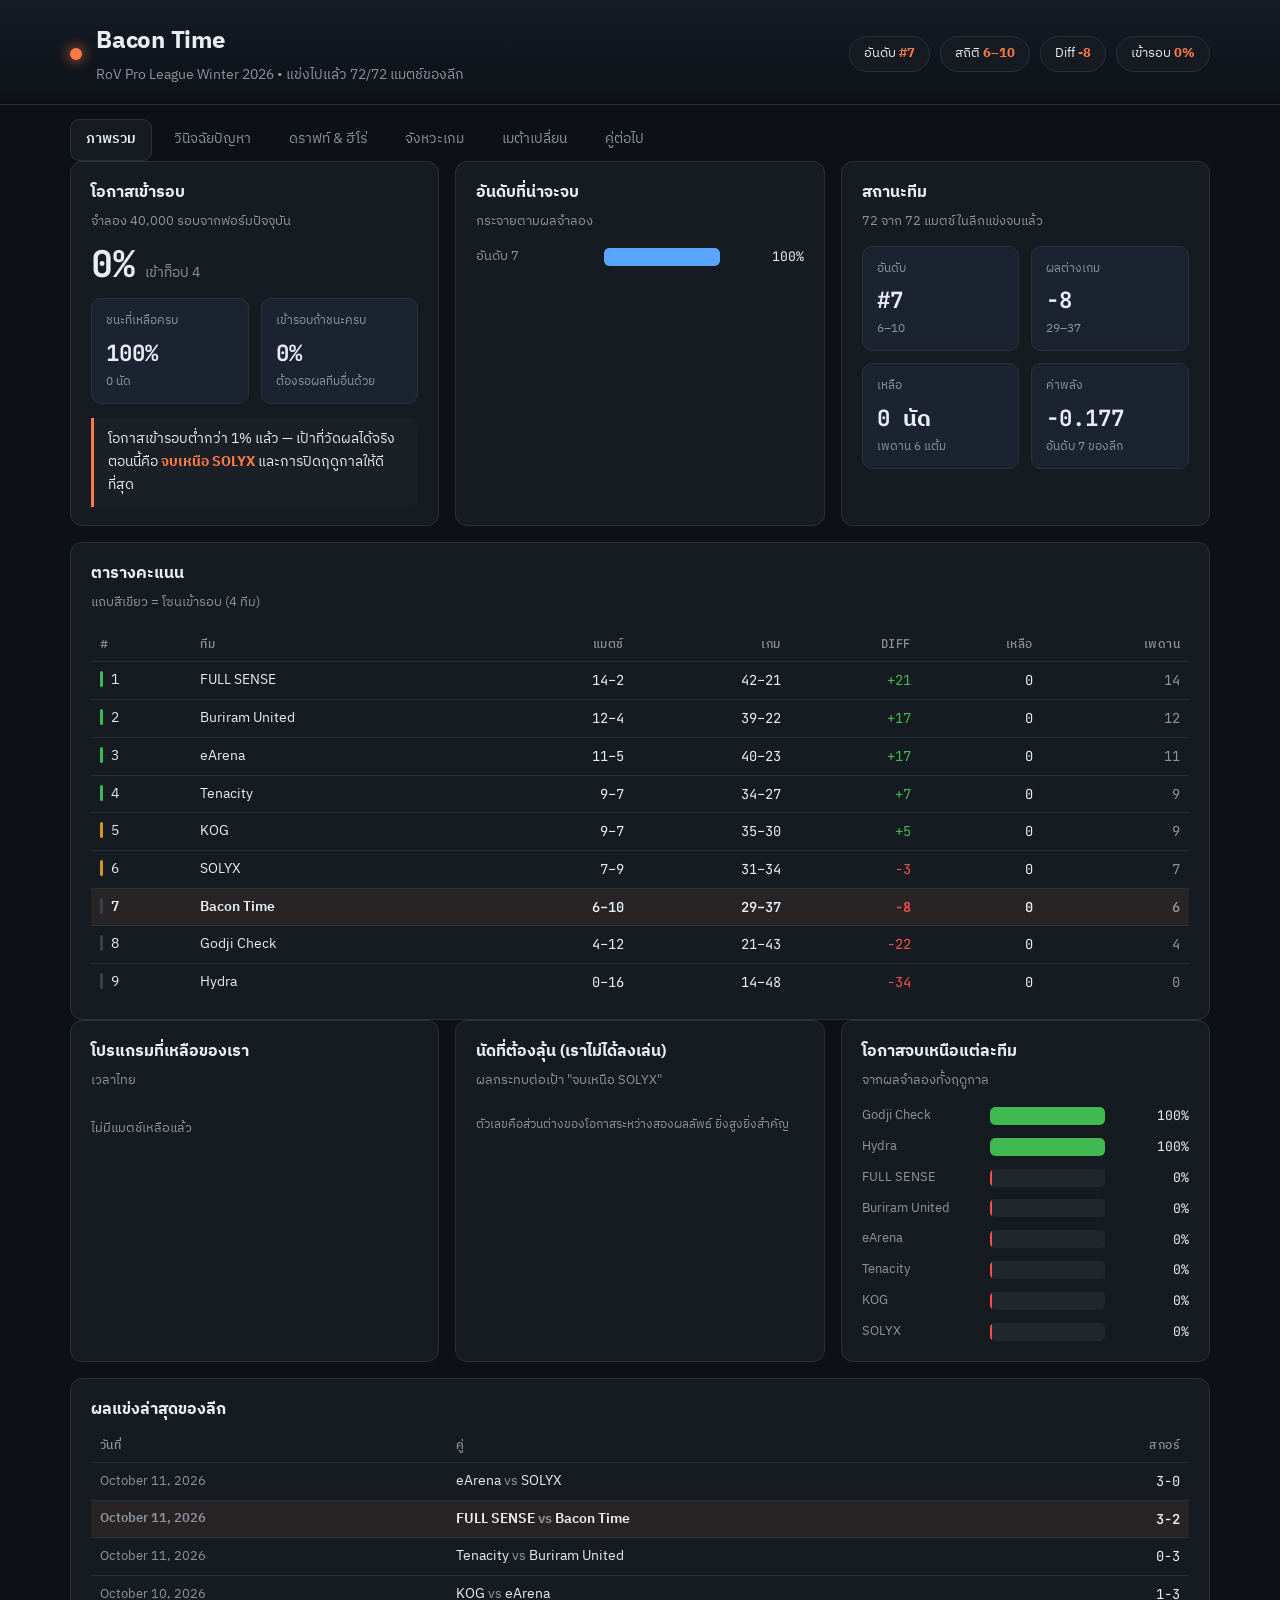
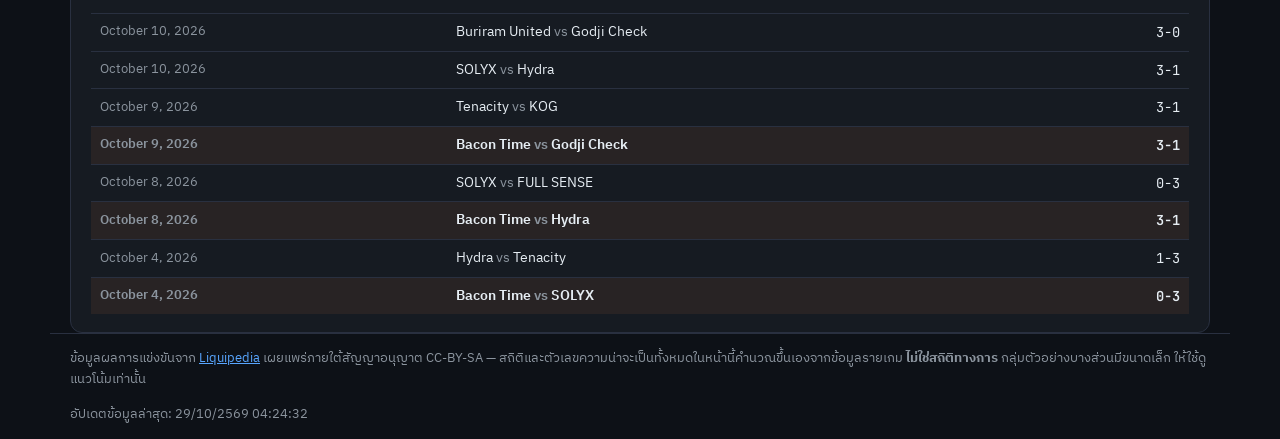
==== standalone.html @ bc0bddab "chore: update tracker data (2026-10-29 04:24 UTC)" ====
<!DOCTYPE html>
<html lang="th">
<head>
<meta charset="utf-8">
<meta name="viewport" content="width=device-width, initial-scale=1">
<title>RoV Team Tracker</title>
<link rel="preconnect" href="https://fonts.googleapis.com">
<link href="https://fonts.googleapis.com/css2?family=IBM+Plex+Sans+Thai:wght@400;500;600;700&family=JetBrains+Mono:wght@500&display=swap" rel="stylesheet">
<style>
:root{
  --bg:#0d1117; --panel:#161b22; --panel2:#1c2330; --line:#293040;
  --text:#e6edf3; --muted:#8b949e;
  --accent:#ff7a45; --good:#3fb950; --bad:#f85149; --warn:#d29922; --info:#58a6ff;
  --radius:12px;
}
*{box-sizing:border-box}
body{
  margin:0;background:var(--bg);color:var(--text);
  font-family:"IBM Plex Sans Thai",system-ui,-apple-system,sans-serif;
  line-height:1.65;-webkit-font-smoothing:antialiased;
}
.wrap{max-width:1180px;margin:0 auto;padding:0 20px}
a{color:var(--info)}
.muted{color:var(--muted)}
.small{font-size:.82rem}
.num{font-family:"JetBrains Mono","IBM Plex Sans Thai",ui-monospace,monospace}

/* header */
.topbar{border-bottom:1px solid var(--line);background:linear-gradient(180deg,#151b26,#0d1117);padding:22px 0 18px}
.topbar .wrap{display:flex;flex-wrap:wrap;gap:18px;align-items:center;justify-content:space-between}
.brand{display:flex;gap:14px;align-items:center}
.brand .dot{width:12px;height:12px;border-radius:50%;background:var(--accent);box-shadow:0 0 14px var(--accent);flex:0 0 auto}
.topbar h1{margin:0;font-size:1.5rem;letter-spacing:-.01em}
.topbar p{margin:2px 0 0;font-size:.85rem}
.headline{display:flex;gap:10px;flex-wrap:wrap}
.pill{background:var(--panel);border:1px solid var(--line);border-radius:999px;padding:6px 14px;font-size:.82rem}
.pill b{color:var(--accent)}

/* tabs */
.tabs{display:flex;gap:6px;overflow-x:auto;padding:14px 20px 0;scrollbar-width:none}
.tabs::-webkit-scrollbar{display:none}
.tabs button{
  background:transparent;border:1px solid transparent;color:var(--muted);
  font:inherit;font-size:.9rem;padding:8px 15px;border-radius:9px;cursor:pointer;white-space:nowrap;
}
.tabs button:hover{color:var(--text);background:#ffffff08}
.tabs button.active{background:var(--panel);border-color:var(--line);color:var(--text);font-weight:600}

/* layout */
main{padding:22px 20px 40px}
.loading{color:var(--muted);padding:40px 0;text-align:center}
.grid{display:grid;gap:16px;grid-template-columns:repeat(auto-fit,minmax(310px,1fr));margin-bottom:16px}
.card{background:var(--panel);border:1px solid var(--line);border-radius:var(--radius);padding:18px 20px}
.card.wide{grid-column:1/-1}
.card h2{margin:0 0 4px;font-size:1.02rem;display:flex;align-items:center;gap:8px}
.card .hint{margin:0 0 14px;font-size:.8rem;color:var(--muted)}
.verdict{border-left:3px solid var(--accent);padding:10px 14px;background:#ffffff06;border-radius:0 8px 8px 0;font-size:.88rem;margin-top:14px}
.verdict b{color:var(--accent)}

/* big stat */
.stat{display:flex;align-items:baseline;gap:10px;margin:6px 0 2px}
.stat .v{font-size:2.3rem;font-weight:700;line-height:1;font-family:"JetBrains Mono","IBM Plex Sans Thai",monospace}
.stat .u{color:var(--muted);font-size:.85rem}
.kpis{display:grid;gap:12px;grid-template-columns:repeat(auto-fit,minmax(140px,1fr))}
.kpi{background:var(--panel2);border:1px solid var(--line);border-radius:10px;padding:12px 14px}
.kpi .l{font-size:.74rem;color:var(--muted);display:block;margin-bottom:4px}
.kpi .n{font-size:1.4rem;font-weight:700;font-family:"JetBrains Mono","IBM Plex Sans Thai",monospace}
.kpi .c{font-size:.72rem;color:var(--muted)}

/* tables */
table{width:100%;border-collapse:collapse;font-size:.86rem}
th,td{padding:7px 9px;text-align:left;border-bottom:1px solid var(--line)}
th{color:var(--muted);font-weight:500;font-size:.76rem;text-transform:uppercase;letter-spacing:.04em}
tbody tr:last-child td{border-bottom:none}
tbody tr.me{background:#ff7a4514}
tbody tr.me td{font-weight:600}
td.r,th.r{text-align:right;font-family:"JetBrains Mono","IBM Plex Sans Thai",monospace}
.zone{display:inline-block;width:3px;height:16px;border-radius:2px;vertical-align:-3px;margin-right:8px}
.zone.up{background:var(--good)}.zone.mid{background:var(--warn)}.zone.out{background:#39414f}

/* bars */
.bars{display:flex;flex-direction:column;gap:9px;margin-top:4px}
.bar{display:grid;grid-template-columns:118px 1fr 74px;gap:10px;align-items:center;font-size:.83rem}
.bar .track{display:block;background:#ffffff0d;border-radius:5px;height:18px;position:relative;overflow:hidden}
.bar .fill{display:block;height:100%;min-width:2px;border-radius:5px;background:var(--accent);transition:width .5s ease}
.bar .fill.good{background:var(--good)}.bar .fill.bad{background:var(--bad)}.bar .fill.info{background:var(--info)}
.bar .ref{position:absolute;top:0;bottom:0;width:2px;background:#ffffff66}
.bar .val{text-align:right;font-family:"JetBrains Mono","IBM Plex Sans Thai",monospace;font-size:.82rem}
.bar .lbl{color:var(--muted);overflow:hidden;text-overflow:ellipsis;white-space:nowrap}
.legend{font-size:.74rem;color:var(--muted);margin-top:10px}

/* flow */
.flowlist{display:flex;flex-direction:column;gap:7px}
.flowrow{display:grid;grid-template-columns:1fr auto auto;gap:10px;align-items:center;font-size:.84rem}
.flow{display:flex;gap:3px}
.g{width:19px;height:19px;border-radius:5px;display:grid;place-items:center;font-size:.68rem;font-weight:700;font-family:"JetBrains Mono","IBM Plex Sans Thai",monospace}
.g.w{background:#3fb95030;color:var(--good)}
.g.l{background:#f8514930;color:var(--bad)}
.tag{font-size:.7rem;padding:2px 8px;border-radius:999px;border:1px solid var(--line);color:var(--muted)}
.tag.w{color:var(--good);border-color:#3fb95055}
.tag.l{color:var(--bad);border-color:#f8514955}

/* chips */
.chips{display:flex;flex-wrap:wrap;gap:7px}
.chip{background:var(--panel2);border:1px solid var(--line);border-radius:8px;padding:5px 10px;font-size:.8rem}
.chip b{font-family:"JetBrains Mono","IBM Plex Sans Thai",monospace}
.chip.good{border-color:#3fb95055}.chip.bad{border-color:#f8514955}

.pos{color:var(--good)}.neg{color:var(--bad)}
.sect-title{margin:26px 0 10px;font-size:.8rem;text-transform:uppercase;letter-spacing:.07em;color:var(--muted)}
footer{padding:22px 20px 40px;border-top:1px solid var(--line);margin-top:20px}
@media(max-width:560px){
  .stat .v{font-size:1.9rem}
  .bar{grid-template-columns:92px 1fr 64px;font-size:.78rem}
  .topbar h1{font-size:1.25rem}
}

</style>
</head>
<body>
<header class="topbar">
  <div class="wrap">
    <div class="brand">
      <span class="dot"></span>
      <div>
        <h1 id="teamName">กำลังโหลด…</h1>
        <p id="subtitle" class="muted"></p>
      </div>
    </div>
    <div class="headline" id="headline"></div>
  </div>
</header>

<nav class="tabs wrap" id="tabs">
  <button data-tab="overview" class="active">ภาพรวม</button>
  <button data-tab="diagnosis">วินิจฉัยปัญหา</button>
  <button data-tab="draft">ดราฟท์ &amp; ฮีโร่</button>
  <button data-tab="tempo">จังหวะเกม</button>
  <button data-tab="meta">เมต้าเปลี่ยน</button>
  <button data-tab="prep">คู่ต่อไป</button>
</nav>

<main class="wrap" id="app">
  <p class="loading">กำลังโหลดข้อมูล…</p>
</main>

<footer class="wrap">
  <p class="muted small">
    ข้อมูลผลการแข่งขันจาก <a id="srcLink" href="https://liquipedia.net/honorofkings/" target="_blank" rel="noopener">Liquipedia</a>
    เผยแพร่ภายใต้สัญญาอนุญาต CC-BY-SA — สถิติและตัวเลขความน่าจะเป็นทั้งหมดในหน้านี้คำนวณขึ้นเองจากข้อมูลรายเกม
    <strong>ไม่ใช่สถิติทางการ</strong> กลุ่มตัวอย่างบางส่วนมีขนาดเล็ก ให้ใช้ดูแนวโน้มเท่านั้น
  </p>
  <p class="muted small" id="updatedAt"></p>
</footer>

<script>window.__STATS__ = {"meta": {"team": "Bacon Time", "tournament": "Winter 2026", "source": "Liquipedia (CC-BY-SA)", "source_url": "https://liquipedia.net/honorofkings/RoV_Pro_League/2026/Winter/Group_Stage", "updated_at": "2026-10-29T04:24:32+00:00", "played": 72, "total": 72, "playoff_slots": 4}, "standings": [{"team": "FULL SENSE", "w": 14, "l": 2, "gw": 42, "gl": 21, "diff": 21, "points": 14, "remaining": 0, "rank": 1, "max_points": 14}, {"team": "Buriram United", "w": 12, "l": 4, "gw": 39, "gl": 22, "diff": 17, "points": 12, "remaining": 0, "rank": 2, "max_points": 12}, {"team": "eArena", "w": 11, "l": 5, "gw": 40, "gl": 23, "diff": 17, "points": 11, "remaining": 0, "rank": 3, "max_points": 11}, {"team": "Tenacity", "w": 9, "l": 7, "gw": 34, "gl": 27, "diff": 7, "points": 9, "remaining": 0, "rank": 4, "max_points": 9}, {"team": "KOG", "w": 9, "l": 7, "gw": 35, "gl": 30, "diff": 5, "points": 9, "remaining": 0, "rank": 5, "max_points": 9}, {"team": "SOLYX", "w": 7, "l": 9, "gw": 31, "gl": 34, "diff": -3, "points": 7, "remaining": 0, "rank": 6, "max_points": 7}, {"team": "Bacon Time", "w": 6, "l": 10, "gw": 29, "gl": 37, "diff": -8, "points": 6, "remaining": 0, "rank": 7, "max_points": 6}, {"team": "Godji Check", "w": 4, "l": 12, "gw": 21, "gl": 43, "diff": -22, "points": 4, "remaining": 0, "rank": 8, "max_points": 4}, {"team": "Hydra", "w": 0, "l": 16, "gw": 14, "gl": 48, "diff": -34, "points": 0, "remaining": 0, "rank": 9, "max_points": 0}], "ratings": {"FULL SENSE": 0.639, "Buriram United": 0.511, "eArena": 0.532, "Tenacity": 0.237, "KOG": 0.165, "SOLYX": -0.096, "Bacon Time": -0.177, "Godji Check": -0.688, "Hydra": -1.123}, "diagnostics": {"series": [{"opponent": "eArena", "date": "August 23, 2026", "flow": "LWLL", "score": "1-3", "won": false}, {"opponent": "Godji Check", "date": "August 27, 2026", "flow": "LWWW", "score": "3-1", "won": true}, {"opponent": "SOLYX", "date": "August 29, 2026", "flow": "WLWLW", "score": "3-2", "won": true}, {"opponent": "Tenacity", "date": "August 30, 2026", "flow": "LLL", "score": "0-3", "won": false}, {"opponent": "Hydra", "date": "September 3, 2026", "flow": "WWW", "score": "3-0", "won": true}, {"opponent": "Buriram United", "date": "September 6, 2026", "flow": "LLL", "score": "0-3", "won": false}, {"opponent": "FULL SENSE", "date": "September 11, 2026", "flow": "WWLLL", "score": "2-3", "won": false}, {"opponent": "KOG", "date": "September 13, 2026", "flow": "LWLWW", "score": "3-2", "won": true}, {"opponent": "Tenacity", "date": "September 19, 2026", "flow": "LLWL", "score": "1-3", "won": false}, {"opponent": "Buriram United", "date": "September 27, 2026", "flow": "LWLWL", "score": "2-3", "won": false}, {"opponent": "eArena", "date": "September 28, 2026", "flow": "LLWWL", "score": "2-3", "won": false}, {"opponent": "KOG", "date": "October 2, 2026", "flow": "WLLL", "score": "1-3", "won": false}, {"opponent": "SOLYX", "date": "October 4, 2026", "flow": "LLL", "score": "0-3", "won": false}, {"opponent": "Hydra", "date": "October 8, 2026", "flow": "WWLW", "score": "3-1", "won": true}, {"opponent": "Godji Check", "date": "October 9, 2026", "flow": "LWWW", "score": "3-1", "won": true}, {"opponent": "FULL SENSE", "date": "October 11, 2026", "flow": "LLWWL", "score": "2-3", "won": false}], "by_game_no": [{"game": 1, "n": 16, "w": 5, "wr": 31, "league_wr": 50}, {"game": 2, "n": 16, "w": 8, "wr": 50, "league_wr": 50}, {"game": 3, "n": 16, "w": 7, "wr": 44, "league_wr": 50}, {"game": 4, "n": 12, "w": 7, "wr": 58, "league_wr": 50}, {"game": 5, "n": 6, "w": 2, "wr": 33, "league_wr": 50}], "by_length": [{"label": "ต่ำกว่า 12 นาที", "n": 7, "w": 4, "wr": 57, "league_wr": 50}, {"label": "12–16 นาที", "n": 21, "w": 8, "wr": 38, "league_wr": 50}, {"label": "16–20 นาที", "n": 27, "w": 14, "wr": 52, "league_wr": 50}, {"label": "เกิน 20 นาที", "n": 11, "w": 3, "wr": 27, "league_wr": 50}], "sides": {"blue": {"n": 38, "w": 16, "wr": 42, "league_wr": 53}, "red": {"n": 28, "w": 13, "wr": 46, "league_wr": 47}}, "closeout": {"n": 8, "w": 4, "wr": 50}, "deciders": {"n": 6, "w": 2}, "trailing": {"n": 37, "w": 17, "wr": 46}, "leading": {"n": 13, "w": 7, "wr": 54}, "tiers": {"top": {"mw": 1, "ml": 9, "gw": 14, "gl": 29, "wr": 33}, "bottom": {"mw": 5, "ml": 1, "gw": 15, "gl": 8, "wr": 65}, "top_teams": ["Buriram United", "FULL SENSE", "KOG", "Tenacity", "eArena"]}}, "heroes": {"pool": [{"hero": "airi", "n": 9, "w": 7, "wr": 78, "league_wr": 51, "edge": 27}, {"hero": "toro", "n": 7, "w": 5, "wr": 71, "league_wr": 53, "edge": 18}, {"hero": "maloch", "n": 9, "w": 6, "wr": 67, "league_wr": 52, "edge": 15}, {"hero": "murad", "n": 3, "w": 2, "wr": 67, "league_wr": 45, "edge": 22}, {"hero": "rouie", "n": 8, "w": 5, "wr": 62, "league_wr": 57, "edge": 5}, {"hero": "wiro", "n": 10, "w": 6, "wr": 60, "league_wr": 43, "edge": 17}, {"hero": "mganga", "n": 5, "w": 3, "wr": 60, "league_wr": 35, "edge": 25}, {"hero": "lorion", "n": 14, "w": 8, "wr": 57, "league_wr": 52, "edge": 5}, {"hero": "violet", "n": 15, "w": 8, "wr": 53, "league_wr": 55, "edge": -2}, {"hero": "ryoma", "n": 12, "w": 6, "wr": 50, "league_wr": 58, "edge": -8}, {"hero": "astrid", "n": 12, "w": 6, "wr": 50, "league_wr": 57, "edge": -7}, {"hero": "ybneth", "n": 12, "w": 6, "wr": 50, "league_wr": 59, "edge": -9}, {"hero": "tachi", "n": 10, "w": 5, "wr": 50, "league_wr": 50, "edge": 0}, {"hero": "sinestrea", "n": 8, "w": 4, "wr": 50, "league_wr": 63, "edge": -13}, {"hero": "valhein", "n": 4, "w": 2, "wr": 50, "league_wr": 54, "edge": -4}, {"hero": "biron", "n": 4, "w": 2, "wr": 50, "league_wr": 56, "edge": -6}, {"hero": "iggy", "n": 4, "w": 2, "wr": 50, "league_wr": 62, "edge": -12}, {"hero": "billow", "n": 15, "w": 7, "wr": 47, "league_wr": 42, "edge": 5}, {"hero": "elandorr", "n": 13, "w": 6, "wr": 46, "league_wr": 50, "edge": -4}, {"hero": "annette", "n": 9, "w": 4, "wr": 44, "league_wr": 55, "edge": -11}, {"hero": "flowborn", "n": 9, "w": 4, "wr": 44, "league_wr": 45, "edge": -1}, {"hero": "alice", "n": 5, "w": 2, "wr": 40, "league_wr": 56, "edge": -16}, {"hero": "marja", "n": 13, "w": 5, "wr": 38, "league_wr": 45, "edge": -7}, {"hero": "capheny", "n": 8, "w": 3, "wr": 38, "league_wr": 51, "edge": -13}, {"hero": "teemee", "n": 8, "w": 3, "wr": 38, "league_wr": 42, "edge": -4}, {"hero": "skud", "n": 6, "w": 2, "wr": 33, "league_wr": 51, "edge": -18}, {"hero": "zata", "n": 3, "w": 1, "wr": 33, "league_wr": 52, "edge": -19}, {"hero": "mina", "n": 3, "w": 1, "wr": 33, "league_wr": 55, "edge": -22}, {"hero": "nakroth", "n": 3, "w": 1, "wr": 33, "league_wr": 43, "edge": -10}, {"hero": "thane", "n": 7, "w": 2, "wr": 29, "league_wr": 51, "edge": -22}, {"hero": "qi", "n": 4, "w": 1, "wr": 25, "league_wr": 49, "edge": -24}, {"hero": "wisp", "n": 4, "w": 1, "wr": 25, "league_wr": 49, "edge": -24}, {"hero": "zephys", "n": 4, "w": 1, "wr": 25, "league_wr": 30, "edge": -5}, {"hero": "dolia", "n": 4, "w": 1, "wr": 25, "league_wr": 49, "edge": -24}, {"hero": "liliana", "n": 4, "w": 1, "wr": 25, "league_wr": 45, "edge": -20}, {"hero": "stuart", "n": 9, "w": 2, "wr": 22, "league_wr": 47, "edge": -25}, {"hero": "tamyn", "n": 5, "w": 1, "wr": 20, "league_wr": 58, "edge": -38}, {"hero": "yue", "n": 5, "w": 1, "wr": 20, "league_wr": 46, "edge": -26}, {"hero": "riktor", "n": 6, "w": 1, "wr": 17, "league_wr": 36, "edge": -19}, {"hero": "cresht", "n": 6, "w": 0, "wr": 0, "league_wr": 49, "edge": -49}, {"hero": "taara", "n": 4, "w": 0, "wr": 0, "league_wr": 46, "edge": -46}, {"hero": "ignis", "n": 3, "w": 0, "wr": 0, "league_wr": 28, "edge": -28}], "targeted": [{"hero": "tamyn", "n": 29, "of": 66, "rate": 44, "league_rate": 34, "gap": 10}, {"hero": "annette", "n": 9, "of": 66, "rate": 14, "league_rate": 9, "gap": 5}, {"hero": "enzo", "n": 5, "of": 66, "rate": 8, "league_rate": 4, "gap": 4}, {"hero": "yue", "n": 5, "of": 66, "rate": 8, "league_rate": 3, "gap": 4}, {"hero": "skud", "n": 6, "of": 66, "rate": 9, "league_rate": 6, "gap": 3}, {"hero": "alice", "n": 6, "of": 66, "rate": 9, "league_rate": 6, "gap": 3}, {"hero": "hayate", "n": 6, "of": 66, "rate": 9, "league_rate": 6, "gap": 3}, {"hero": "maloch", "n": 8, "of": 66, "rate": 12, "league_rate": 10, "gap": 2}, {"hero": "mganga", "n": 5, "of": 66, "rate": 8, "league_rate": 5, "gap": 2}, {"hero": "omen", "n": 8, "of": 66, "rate": 12, "league_rate": 10, "gap": 2}], "punished": [{"hero": "alice", "n": 7, "w": 6, "wr": 86}, {"hero": "elandorr", "n": 10, "w": 8, "wr": 80}, {"hero": "ryoma", "n": 5, "w": 4, "wr": 80}, {"hero": "liliana", "n": 9, "w": 7, "wr": 78}, {"hero": "tamyn", "n": 8, "w": 6, "wr": 75}, {"hero": "maloch", "n": 4, "w": 3, "wr": 75}, {"hero": "valhein", "n": 4, "w": 3, "wr": 75}, {"hero": "toro", "n": 11, "w": 8, "wr": 73}, {"hero": "iggy", "n": 7, "w": 5, "wr": 71}, {"hero": "ybneth", "n": 9, "w": 6, "wr": 67}], "untapped": [{"hero": "iggy", "league_n": 63, "league_wr": 62, "presence": 29, "team_n": 4}, {"hero": "chaugnar", "league_n": 20, "league_wr": 60, "presence": 13, "team_n": 1}, {"hero": "ryoma", "league_n": 62, "league_wr": 58, "presence": 32, "team_n": 12}, {"hero": "krizzix", "league_n": 14, "league_wr": 57, "presence": 10, "team_n": 0}, {"hero": "biron", "league_n": 57, "league_wr": 56, "presence": 20, "team_n": 4}, {"hero": "alice", "league_n": 48, "league_wr": 56, "presence": 29, "team_n": 5}, {"hero": "mina", "league_n": 51, "league_wr": 55, "presence": 35, "team_n": 3}, {"hero": "annette", "league_n": 64, "league_wr": 55, "presence": 41, "team_n": 9}, {"hero": "violet", "league_n": 64, "league_wr": 55, "presence": 26, "team_n": 15}, {"hero": "zuka", "league_n": 26, "league_wr": 54, "presence": 9, "team_n": 1}, {"hero": "valhein", "league_n": 41, "league_wr": 54, "presence": 31, "team_n": 4}, {"hero": "elsu", "league_n": 19, "league_wr": 53, "presence": 10, "team_n": 1}], "team_bans": [{"hero": "rouie", "n": 22}, {"hero": "sinestrea", "n": 20}, {"hero": "dolia", "n": 18}, {"hero": "marja", "n": 17}, {"hero": "ybneth", "n": 17}, {"hero": "astrid", "n": 17}, {"hero": "florentino", "n": 14}, {"hero": "tamyn", "n": 13}, {"hero": "omen", "n": 9}, {"hero": "zata", "n": 8}], "tempo_index": {"skud": 16.0, "edras": 17.8, "rouie": 17.6, "capheny": 16.1, "toro": 17.1, "biron": 16.5, "billow": 17.0, "lorion": 17.0, "elandorr": 16.4, "enzo": 15.8, "florentino": 15.2, "butterfly": 14.1, "ignis": 16.1, "flowborn": 17.3, "airi": 15.1, "tachi": 16.9, "alice": 16.1, "violet": 16.6, "wiro": 17.5, "ryoma": 16.6, "astrid": 17.0, "liliana": 16.3, "teemee": 16.8, "riktor": 17.5, "sinestrea": 16.2, "zata": 16.3, "dolia": 15.8, "marja": 16.1, "yue": 15.4, "valhein": 14.5, "krizzix": 16.0, "murad": 15.3, "tamyn": 16.0, "annette": 16.1, "stuart": 16.2, "maloch": 16.8, "ybneth": 16.3, "hayate": 16.0, "zephys": 16.6, "wisp": 16.5, "mina": 17.2, "cresht": 15.0, "qi": 15.4, "keera": 13.9, "goverra": 14.3, "elsu": 19.5, "thane": 16.9, "yena": 17.8, "taara": 17.2, "omen": 16.2, "chaugnar": 14.6, "iggy": 16.6, "nakroth": 15.8, "mganga": 14.5, "zuka": 15.5, "baldum": 14.5, "dyadia": 18.0, "fennik": 18.8, "darcy": 17.3}, "fast_heroes": [{"hero": "krizzix", "short_wr": 75, "short_n": 8, "long_wr": 33, "long_n": 6, "swing": 42}, {"hero": "enzo", "short_wr": 64, "short_n": 11, "long_wr": 25, "long_n": 12, "swing": 39}, {"hero": "baldum", "short_wr": 56, "short_n": 9, "long_wr": 20, "long_n": 5, "swing": 36}, {"hero": "flowborn", "short_wr": 65, "short_n": 31, "long_wr": 33, "long_n": 46, "swing": 32}, {"hero": "rouie", "short_wr": 75, "short_n": 20, "long_wr": 45, "long_n": 31, "swing": 30}, {"hero": "teemee", "short_wr": 57, "short_n": 21, "long_wr": 27, "long_n": 22, "swing": 30}, {"hero": "yena", "short_wr": 57, "short_n": 7, "long_wr": 36, "long_n": 14, "swing": 21}, {"hero": "tamyn", "short_wr": 67, "short_n": 30, "long_wr": 50, "long_n": 30, "swing": 17}], "slow_heroes": [{"hero": "elsu", "short_wr": 20, "short_n": 5, "long_wr": 64, "long_n": 14, "swing": -44}, {"hero": "murad", "short_wr": 27, "short_n": 11, "long_wr": 64, "long_n": 11, "swing": -37}, {"hero": "keera", "short_wr": 25, "short_n": 12, "long_wr": 60, "long_n": 5, "swing": -35}, {"hero": "mganga", "short_wr": 23, "short_n": 13, "long_wr": 57, "long_n": 7, "swing": -34}, {"hero": "chaugnar", "short_wr": 50, "short_n": 14, "long_wr": 83, "long_n": 6, "swing": -33}, {"hero": "dolia", "short_wr": 38, "short_n": 37, "long_wr": 61, "long_n": 33, "swing": -23}, {"hero": "wisp", "short_wr": 37, "short_n": 27, "long_wr": 59, "long_n": 32, "swing": -22}, {"hero": "yue", "short_wr": 37, "short_n": 27, "long_wr": 57, "long_n": 23, "swing": -20}], "total_games": 285, "team_games": 66}, "tempo": {"team": {"faster": {"n": 15, "w": 5, "wr": 33}, "even": {"n": 31, "w": 15, "wr": 48}, "slower": {"n": 20, "w": 9, "wr": 45}}, "league": {"faster": {"n": 167, "w": 88, "wr": 53}, "even": {"n": 236, "w": 118, "wr": 50}, "slower": {"n": 167, "w": 79, "wr": 47}}, "slow_comp_by_team": [{"team": "eArena", "n": 19, "w": 12, "wr": 63}, {"team": "FULL SENSE", "n": 14, "w": 8, "wr": 57}, {"team": "Tenacity", "n": 14, "w": 8, "wr": 57}, {"team": "Buriram United", "n": 18, "w": 10, "wr": 56}, {"team": "Godji Check", "n": 15, "w": 7, "wr": 47}, {"team": "Bacon Time", "n": 20, "w": 9, "wr": 45}, {"team": "SOLYX", "n": 30, "w": 13, "wr": 43}, {"team": "KOG", "n": 15, "w": 5, "wr": 33}, {"team": "Hydra", "n": 22, "w": 7, "wr": 32}], "games": [{"opponent": "eArena", "ours": 16.4, "theirs": 16.7, "kind": "even", "minutes": 17.2, "won": false}, {"opponent": "eArena", "ours": 17.1, "theirs": 16.2, "kind": "slower", "minutes": 19.5, "won": true}, {"opponent": "eArena", "ours": 15.8, "theirs": 16.2, "kind": "faster", "minutes": 13.3, "won": false}, {"opponent": "eArena", "ours": 16.2, "theirs": 16.9, "kind": "faster", "minutes": 18.4, "won": false}, {"opponent": "Godji Check", "ours": 16.4, "theirs": 16.6, "kind": "even", "minutes": 16.7, "won": false}, {"opponent": "Godji Check", "ours": 16.4, "theirs": 16.0, "kind": "slower", "minutes": 20.0, "won": true}, {"opponent": "Godji Check", "ours": 16.3, "theirs": 16.6, "kind": "even", "minutes": 26.2, "won": true}, {"opponent": "Godji Check", "ours": 16.7, "theirs": 16.7, "kind": "even", "minutes": 13.3, "won": true}, {"opponent": "SOLYX", "ours": 16.6, "theirs": 16.3, "kind": "slower", "minutes": 17.1, "won": true}, {"opponent": "SOLYX", "ours": 16.9, "theirs": 16.7, "kind": "even", "minutes": 29.1, "won": false}, {"opponent": "SOLYX", "ours": 16.8, "theirs": 16.8, "kind": "even", "minutes": 19.5, "won": true}, {"opponent": "SOLYX", "ours": 16.2, "theirs": 16.1, "kind": "even", "minutes": 20.4, "won": false}, {"opponent": "SOLYX", "ours": 16.7, "theirs": 16.5, "kind": "even", "minutes": 11.5, "won": true}, {"opponent": "Tenacity", "ours": 16.3, "theirs": 15.9, "kind": "slower", "minutes": 16.1, "won": false}, {"opponent": "Tenacity", "ours": 16.9, "theirs": 16.1, "kind": "slower", "minutes": 16.2, "won": false}, {"opponent": "Tenacity", "ours": 16.4, "theirs": 17.0, "kind": "faster", "minutes": 14.8, "won": false}, {"opponent": "Hydra", "ours": 16.1, "theirs": 15.9, "kind": "even", "minutes": 16.5, "won": true}, {"opponent": "Hydra", "ours": 15.9, "theirs": 15.6, "kind": "even", "minutes": 15.3, "won": true}, {"opponent": "Hydra", "ours": 16.4, "theirs": 17.6, "kind": "faster", "minutes": 19.3, "won": true}, {"opponent": "Buriram United", "ours": 16.3, "theirs": 16.2, "kind": "even", "minutes": 13.4, "won": false}, {"opponent": "Buriram United", "ours": 16.5, "theirs": 15.9, "kind": "slower", "minutes": 21.9, "won": false}, {"opponent": "Buriram United", "ours": 16.6, "theirs": 16.7, "kind": "even", "minutes": 14.3, "won": false}, {"opponent": "FULL SENSE", "ours": 16.0, "theirs": 16.2, "kind": "even", "minutes": 12.8, "won": true}, {"opponent": "FULL SENSE", "ours": 16.3, "theirs": 16.5, "kind": "even", "minutes": 18.9, "won": true}, {"opponent": "FULL SENSE", "ours": 16.9, "theirs": 16.5, "kind": "slower", "minutes": 21.2, "won": false}, {"opponent": "FULL SENSE", "ours": 16.3, "theirs": 16.5, "kind": "even", "minutes": 26.2, "won": false}, {"opponent": "FULL SENSE", "ours": 16.2, "theirs": 15.5, "kind": "slower", "minutes": 12.4, "won": false}, {"opponent": "KOG", "ours": 16.5, "theirs": 16.0, "kind": "slower", "minutes": 13.8, "won": false}, {"opponent": "KOG", "ours": 16.4, "theirs": 16.9, "kind": "faster", "minutes": 22.3, "won": true}, {"opponent": "KOG", "ours": 16.0, "theirs": 15.9, "kind": "even", "minutes": 12.8, "won": false}, {"opponent": "KOG", "ours": 15.9, "theirs": 15.9, "kind": "even", "minutes": 13.2, "won": true}, {"opponent": "KOG", "ours": 16.9, "theirs": 16.5, "kind": "slower", "minutes": 19.0, "won": true}, {"opponent": "Tenacity", "ours": 16.7, "theirs": 16.3, "kind": "slower", "minutes": 18.4, "won": false}, {"opponent": "Tenacity", "ours": 16.7, "theirs": 16.4, "kind": "slower", "minutes": 19.5, "won": false}, {"opponent": "Tenacity", "ours": 16.5, "theirs": 17.3, "kind": "faster", "minutes": 16.8, "won": true}, {"opponent": "Tenacity", "ours": 16.6, "theirs": 16.2, "kind": "slower", "minutes": 16.3, "won": false}, {"opponent": "Buriram United", "ours": 16.6, "theirs": 16.8, "kind": "even", "minutes": 19.8, "won": false}, {"opponent": "Buriram United", "ours": 17.0, "theirs": 15.0, "kind": "slower", "minutes": 10.7, "won": true}, {"opponent": "Buriram United", "ours": 16.7, "theirs": 16.5, "kind": "even", "minutes": 10.4, "won": false}, {"opponent": "Buriram United", "ours": 16.6, "theirs": 16.4, "kind": "even", "minutes": 13.5, "won": true}, {"opponent": "Buriram United", "ours": 15.9, "theirs": 16.4, "kind": "faster", "minutes": 13.3, "won": false}, {"opponent": "eArena", "ours": 16.9, "theirs": 16.6, "kind": "slower", "minutes": 14.2, "won": false}, {"opponent": "eArena", "ours": 16.5, "theirs": 16.1, "kind": "slower", "minutes": 11.3, "won": false}, {"opponent": "eArena", "ours": 16.4, "theirs": 16.7, "kind": "even", "minutes": 17.5, "won": true}, {"opponent": "eArena", "ours": 16.6, "theirs": 16.6, "kind": "even", "minutes": 17.1, "won": true}, {"opponent": "eArena", "ours": 15.8, "theirs": 16.6, "kind": "faster", "minutes": 18.5, "won": false}, {"opponent": "KOG", "ours": 16.5, "theirs": 16.4, "kind": "even", "minutes": 13.4, "won": true}, {"opponent": "KOG", "ours": 16.1, "theirs": 16.2, "kind": "even", "minutes": 16.3, "won": false}, {"opponent": "KOG", "ours": 16.6, "theirs": 16.6, "kind": "even", "minutes": 10.3, "won": false}, {"opponent": "KOG", "ours": 16.1, "theirs": 16.7, "kind": "faster", "minutes": 16.9, "won": false}, {"opponent": "SOLYX", "ours": 16.4, "theirs": 16.6, "kind": "even", "minutes": 17.9, "won": false}, {"opponent": "SOLYX", "ours": 16.5, "theirs": 17.1, "kind": "faster", "minutes": 13.1, "won": false}, {"opponent": "SOLYX", "ours": 16.3, "theirs": 16.5, "kind": "even", "minutes": 21.4, "won": false}, {"opponent": "Hydra", "ours": 16.7, "theirs": 17.0, "kind": "even", "minutes": 19.9, "won": true}, {"opponent": "Hydra", "ours": 16.3, "theirs": 16.7, "kind": "faster", "minutes": 12.9, "won": true}, {"opponent": "Hydra", "ours": 16.1, "theirs": 16.2, "kind": "even", "minutes": 12.9, "won": false}, {"opponent": "Hydra", "ours": 16.5, "theirs": 16.2, "kind": "slower", "minutes": 11.8, "won": true}, {"opponent": "Godji Check", "ours": 16.5, "theirs": 16.9, "kind": "faster", "minutes": 25.4, "won": false}, {"opponent": "Godji Check", "ours": 16.8, "theirs": 15.8, "kind": "slower", "minutes": 11.3, "won": true}, {"opponent": "Godji Check", "ours": 16.8, "theirs": 16.0, "kind": "slower", "minutes": 12.4, "won": true}, {"opponent": "Godji Check", "ours": 16.9, "theirs": 15.8, "kind": "slower", "minutes": 17.8, "won": true}, {"opponent": "FULL SENSE", "ours": 16.7, "theirs": 17.4, "kind": "faster", "minutes": 34.9, "won": false}, {"opponent": "FULL SENSE", "ours": 15.8, "theirs": 16.1, "kind": "faster", "minutes": 15.1, "won": false}, {"opponent": "FULL SENSE", "ours": 16.3, "theirs": 16.8, "kind": "faster", "minutes": 22.9, "won": true}, {"opponent": "FULL SENSE", "ours": 16.7, "theirs": 16.8, "kind": "even", "minutes": 18.1, "won": true}, {"opponent": "FULL SENSE", "ours": 16.3, "theirs": 16.4, "kind": "even", "minutes": 13.4, "won": false}]}, "meta_shift": {"risers": [{"hero": "tamyn", "prev": 0, "cur": 88, "delta": 88, "team_prev": 0, "team_cur": 5}, {"hero": "astrid", "prev": 0, "cur": 73, "delta": 73, "team_prev": 0, "team_cur": 12}, {"hero": "flowborn", "prev": 0, "cur": 33, "delta": 33, "team_prev": 0, "team_cur": 9}, {"hero": "alice", "prev": 0, "cur": 29, "delta": 29, "team_prev": 0, "team_cur": 5}, {"hero": "maloch", "prev": 18, "cur": 40, "delta": 22, "team_prev": 2, "team_cur": 9}, {"hero": "wiro", "prev": 2, "cur": 24, "delta": 21, "team_prev": 4, "team_cur": 10}, {"hero": "ybneth", "prev": 44, "cur": 66, "delta": 21, "team_prev": 13, "team_cur": 12}, {"hero": "dolia", "prev": 53, "cur": 74, "delta": 21, "team_prev": 13, "team_cur": 4}, {"hero": "annette", "prev": 20, "cur": 41, "delta": 20, "team_prev": 4, "team_cur": 9}, {"hero": "violet", "prev": 9, "cur": 26, "delta": 17, "team_prev": 3, "team_cur": 15}, {"hero": "mina", "prev": 21, "cur": 35, "delta": 15, "team_prev": 4, "team_cur": 3}, {"hero": "cresht", "prev": 7, "cur": 22, "delta": 15, "team_prev": 2, "team_cur": 6}], "fallers": [{"hero": "qi", "prev": 49, "cur": 17, "delta": -32, "team_prev": 3, "team_cur": 4}, {"hero": "toro", "prev": 63, "cur": 32, "delta": -32, "team_prev": 12, "team_cur": 7}, {"hero": "zata", "prev": 70, "cur": 38, "delta": -32, "team_prev": 4, "team_cur": 3}, {"hero": "murad", "prev": 51, "cur": 19, "delta": -31, "team_prev": 6, "team_cur": 3}, {"hero": "keera", "prev": 36, "cur": 7, "delta": -29, "team_prev": 8, "team_cur": 0}, {"hero": "tachi", "prev": 60, "cur": 32, "delta": -28, "team_prev": 12, "team_cur": 10}, {"hero": "fennik", "prev": 30, "cur": 5, "delta": -25, "team_prev": 3, "team_cur": 0}, {"hero": "hayate", "prev": 57, "cur": 35, "delta": -22, "team_prev": 8, "team_cur": 2}, {"hero": "sinestrea", "prev": 94, "cur": 73, "delta": -21, "team_prev": 8, "team_cur": 8}, {"hero": "zephys", "prev": 32, "cur": 12, "delta": -21, "team_prev": 4, "team_cur": 4}], "adaptation": {"team_n": 99, "team_wr": 45, "league_n": 676, "league_wr": 54}, "lost_tools": [{"hero": "dolia", "prev": 13, "cur": 4}, {"hero": "keera", "prev": 8, "cur": 0}, {"hero": "natalya", "prev": 9, "cur": 1}, {"hero": "wisp", "prev": 11, "cur": 4}, {"hero": "hayate", "prev": 8, "cur": 2}, {"hero": "enzo", "prev": 7, "cur": 1}, {"hero": "volkath", "prev": 6, "cur": 0}, {"hero": "yena", "prev": 6, "cur": 2}, {"hero": "murad", "prev": 6, "cur": 3}], "prev_label": "Summer 2026", "cur_label": "Winter 2026"}, "odds": {"top4": 0.0, "win_out": 100.0, "top4_if_win_out": 0.0, "placement": {"7": 100.0}, "finish_above": [{"team": "Godji Check", "pct": 100.0}, {"team": "Hydra", "pct": 100.0}, {"team": "FULL SENSE", "pct": 0.0}, {"team": "Buriram United", "pct": 0.0}, {"team": "eArena", "pct": 0.0}, {"team": "Tenacity", "pct": 0.0}, {"team": "KOG", "pct": 0.0}, {"team": "SOLYX", "pct": 0.0}], "goal_mode": "rank", "goal_label": "จบเหนือ SOLYX", "rival": "SOLYX", "swing": [], "sims": 40000}, "schedule": [], "prep": [], "mvps": [{"player": "Opar", "n": 11}, {"player": "Bonus", "n": 7}, {"player": "Kimsensei", "n": 6}, {"player": "MarkKy", "n": 5}], "recent": [{"date": "October 4, 2026", "a": "Bacon Time", "b": "SOLYX", "score": "0-3"}, {"date": "October 4, 2026", "a": "Hydra", "b": "Tenacity", "score": "1-3"}, {"date": "October 8, 2026", "a": "Bacon Time", "b": "Hydra", "score": "3-1"}, {"date": "October 8, 2026", "a": "SOLYX", "b": "FULL SENSE", "score": "0-3"}, {"date": "October 9, 2026", "a": "Bacon Time", "b": "Godji Check", "score": "3-1"}, {"date": "October 9, 2026", "a": "Tenacity", "b": "KOG", "score": "3-1"}, {"date": "October 10, 2026", "a": "SOLYX", "b": "Hydra", "score": "3-1"}, {"date": "October 10, 2026", "a": "Buriram United", "b": "Godji Check", "score": "3-0"}, {"date": "October 10, 2026", "a": "KOG", "b": "eArena", "score": "1-3"}, {"date": "October 11, 2026", "a": "Tenacity", "b": "Buriram United", "score": "0-3"}, {"date": "October 11, 2026", "a": "FULL SENSE", "b": "Bacon Time", "score": "3-2"}, {"date": "October 11, 2026", "a": "eArena", "b": "SOLYX", "score": "3-0"}]};</script>
<script>
/* RoV Team Tracker — front-end
   อ่าน data/stats.json ที่สร้างจาก update.py แล้ว render เป็นแดชบอร์ด */

let D = null;
let currentTab = 'overview';

const el = document.getElementById('app');
const esc = s => String(s).replace(/[&<>"]/g, c => ({ '&': '&amp;', '<': '&lt;', '>': '&gt;', '"': '&quot;' }[c]));
const cap = s => s ? s.charAt(0).toUpperCase() + s.slice(1) : s;
const pct = v => (v === null || v === undefined) ? '–' : v + '%';
const signed = v => (v > 0 ? '+' : '') + v;
const cls = v => v > 0 ? 'pos' : (v < 0 ? 'neg' : '');

/* ---------- small builders ---------- */
function card(title, hint, body, wide) {
  return `<section class="card${wide ? ' wide' : ''}">
    <h2>${title}</h2>${hint ? `<p class="hint">${hint}</p>` : ''}${body}</section>`;
}
function kpi(label, value, comment) {
  return `<div class="kpi"><span class="l">${label}</span>
    <span class="n">${value}</span>${comment ? `<div class="c">${comment}</div>` : ''}</div>`;
}
/** bar: value 0-100, ref = เส้นอ้างอิง (ค่าเฉลี่ยลีก) */
function bar(label, value, right, opts = {}) {
  const v = Math.max(0, Math.min(100, value || 0));
  let tone = opts.tone;
  if (!tone && opts.ref != null) tone = value >= opts.ref ? 'good' : 'bad';
  return `<div class="bar">
    <span class="lbl" title="${esc(label)}">${esc(label)}</span>
    <span class="track"><span class="fill ${tone || ''}" style="width:${v}%"></span>
      ${opts.ref != null ? `<span class="ref" style="left:${Math.min(99, opts.ref)}%" title="ค่าเฉลี่ยลีก ${opts.ref}%"></span>` : ''}
    </span>
    <span class="val">${right}</span></div>`;
}
function table(headers, rows) {
  return `<table><thead><tr>${headers.map(h =>
    `<th class="${h.r ? 'r' : ''}">${h.t}</th>`).join('')}</tr></thead>
    <tbody>${rows.join('')}</tbody></table>`;
}

/* ---------- tabs ---------- */
const TABS = {

  /* ======================= ภาพรวม ======================= */
  overview() {
    const me = D.standings.find(r => r.team === D.meta.team);
    const o = D.odds;
    const slots = D.meta.playoff_slots;

    const zone = r => r.rank <= slots ? 'up' : (r.rank <= slots + 2 ? 'mid' : 'out');
    const rows = D.standings.map(r => `<tr class="${r.team === D.meta.team ? 'me' : ''}">
      <td><span class="zone ${zone(r)}"></span>${r.rank}</td>
      <td>${esc(r.team)}</td>
      <td class="r">${r.w}–${r.l}</td>
      <td class="r">${r.gw}–${r.gl}</td>
      <td class="r ${cls(r.diff)}">${signed(r.diff)}</td>
      <td class="r">${r.remaining}</td>
      <td class="r muted">${r.max_points}</td></tr>`);

    const place = Object.entries(o.placement)
      .filter(([, v]) => v >= 0.5)
      .sort((a, b) => b[1] - a[1]);

    const mySchedule = D.schedule.filter(s => s.involves_team);

    return `
    <div class="grid">
      ${card('โอกาสเข้ารอบ', `จำลอง ${o.sims.toLocaleString()} รอบจากฟอร์มปัจจุบัน`, `
        <div class="stat"><span class="v">${o.top4}%</span><span class="u">เข้าท็อป ${slots}</span></div>
        <div class="kpis" style="margin-top:14px">
          ${kpi('ชนะที่เหลือครบ', o.win_out + '%', `${mySchedule.length} นัด`)}
          ${kpi('เข้ารอบถ้าชนะครบ', o.top4_if_win_out + '%', 'ต้องรอผลทีมอื่นด้วย')}
        </div>
        ${o.top4 < 1 ? `<div class="verdict">โอกาสเข้ารอบต่ำกว่า 1% แล้ว — เป้าที่วัดผลได้จริงตอนนี้คือ
          <b>${esc(o.goal_label)}</b> และการปิดฤดูกาลให้ดีที่สุด</div>` : ''}`)}

      ${card('อันดับที่น่าจะจบ', 'กระจายตามผลจำลอง', `<div class="bars">
        ${place.map(([rank, v]) => bar('อันดับ ' + rank, v, v + '%',
          { tone: +rank <= slots ? 'good' : 'info' })).join('')}</div>`)}

      ${card('สถานะทีม', `${D.meta.played} จาก ${D.meta.total} แมตช์ในลีกแข่งจบแล้ว`, `
        <div class="kpis">
          ${kpi('อันดับ', '#' + me.rank, me.w + '–' + me.l)}
          ${kpi('ผลต่างเกม', signed(me.diff), me.gw + '–' + me.gl)}
          ${kpi('เหลือ', me.remaining + ' นัด', 'เพดาน ' + me.max_points + ' แต้ม')}
          ${kpi('ค่าพลัง', signed(D.ratings[D.meta.team]),
            'อันดับ ' + (Object.values(D.ratings).filter(v => v > D.ratings[D.meta.team]).length + 1) + ' ของลีก')}
        </div>`)}
    </div>

    ${card('ตารางคะแนน', `แถบสีเขียว = โซนเข้ารอบ (${slots} ทีม)`, table(
      [{ t: '#' }, { t: 'ทีม' }, { t: 'แมตช์', r: 1 }, { t: 'เกม', r: 1 },
       { t: 'Diff', r: 1 }, { t: 'เหลือ', r: 1 }, { t: 'เพดาน', r: 1 }], rows), true)}

    <div class="grid">
      ${card('โปรแกรมที่เหลือของเรา', 'เวลาไทย', `<div class="flowlist">
        ${mySchedule.map(s => {
          const opp = s.a === D.meta.team ? s.b : s.a;
          return `<div class="flowrow"><span>${esc(opp)}</span>
            <span class="muted small">${esc(s.date.replace(' - ', ' • '))}</span><span></span></div>`;
        }).join('') || '<p class="muted small">ไม่มีแมตช์เหลือแล้ว</p>'}</div>`)}

      ${card('นัดที่ต้องลุ้น (เราไม่ได้ลงเล่น)', `ผลกระทบต่อเป้า "${esc(o.goal_label)}"`, `<div class="flowlist">
        ${o.swing.slice(0, 7).map(s => `<div class="flowrow">
          <span class="small">${esc(s.match)}</span>
          <span class="tag w">เชียร์ ${esc(s.root_for)}</span>
          <span class="val small num">${s.gap >= 0.1 ? '±' + s.gap + '%' : '~0'}</span></div>`).join('')}
        </div><p class="legend">ตัวเลขคือส่วนต่างของโอกาสระหว่างสองผลลัพธ์ ยิ่งสูงยิ่งสำคัญ</p>`)}

      ${card('โอกาสจบเหนือแต่ละทีม', 'จากผลจำลองทั้งฤดูกาล', `<div class="bars">
        ${o.finish_above.map(f => bar(f.team, f.pct, f.pct + '%',
          { tone: f.pct >= 50 ? 'good' : 'bad' })).join('')}</div>`)}
    </div>

    ${card('ผลแข่งล่าสุดของลีก', '', table(
      [{ t: 'วันที่' }, { t: 'คู่' }, { t: 'สกอร์', r: 1 }],
      D.recent.slice().reverse().map(r => `<tr class="${[r.a, r.b].includes(D.meta.team) ? 'me' : ''}">
        <td class="muted small">${esc(r.date)}</td>
        <td>${esc(r.a)} <span class="muted">vs</span> ${esc(r.b)}</td>
        <td class="r">${r.score}</td></tr>`)), true)}`;
  },

  /* ======================= วินิจฉัย ======================= */
  diagnosis() {
    const d = D.diagnostics;
    const g1 = d.by_game_no[0] || {};
    const long = d.by_length[d.by_length.length - 1] || {};

    return `
    <div class="grid">
      ${card('จุดรั่ว 4 อย่างที่วัดได้', 'เทียบกับค่าเฉลี่ยลีก 50%', `<div class="kpis">
        ${kpi('ชนะเกมแรกของซีรีส์', pct(g1.wr), `${g1.w}–${g1.n - g1.w} • ลีก ${pct(g1.league_wr)}`)}
        ${kpi('ปิดซีรีส์เมื่อมีโอกาส', pct(d.closeout.wr), `${d.closeout.w} จาก ${d.closeout.n} ครั้ง`)}
        ${kpi('เกมยาวเกิน 20 นาที', pct(long.wr), `${long.w}–${long.n - long.w}`)}
        ${kpi('เจอ 5 ทีมบน', pct(d.tiers.top.wr), `แมตช์ ${d.tiers.top.mw}–${d.tiers.top.ml}`)}
      </div>
      <div class="verdict">ถ้าจุดเหล่านี้กองอยู่ที่ <b>เกมแรก + การปิดเกม</b> แปลว่าปัญหาอยู่ชั้น
        การเตรียมตัวก่อนเกมและการตัดสินใจร่วมกัน ไม่ใช่ชั้นฝีมือรายคน</div>`, true)}
    </div>

    <div class="grid">
      ${card('อัตราชนะตามลำดับเกมในซีรีส์', 'เส้นขาว = ค่าเฉลี่ยลีก', `<div class="bars">
        ${d.by_game_no.map(r => bar('เกมที่ ' + r.game, r.wr,
          `${r.w}–${r.n - r.w}`, { ref: r.league_wr })).join('')}</div>
        <p class="legend">เกมแรกต่ำแต่เกมสองสูง = ทีมแก้ทางเก่ง แต่เข้าเกมโดยไม่มีแผนเปิดที่คม</p>`)}

      ${card('อัตราชนะตามความยาวเกม', 'บอกว่าทีมนี้ชนะในหน้าต่างเวลาไหน', `<div class="bars">
        ${d.by_length.map(r => bar(r.label, r.wr, r.n ? `${r.w}–${r.n - r.w}` : '–',
          { ref: r.league_wr })).join('')}</div>
        <p class="legend">หน้าต่างที่ชนะสูงสุดคือแผนเกมที่ควรเล็ง ส่วนช่วงที่ตกคือช่วงที่ต้องเลี่ยง</p>`)}

      ${card('สถานการณ์กดดัน', '', `<div class="kpis">
        ${kpi('เล่นตอนนำอยู่', pct(d.leading.wr), `${d.leading.w}/${d.leading.n} เกม`)}
        ${kpi('เล่นตอนตามหลัง', pct(d.trailing.wr), `${d.trailing.w}/${d.trailing.n} เกม`)}
        ${kpi('เกมตัดสิน (2–2)', `${d.deciders.w}/${d.deciders.n}`, 'เกมที่ 5')}
        ${kpi('ฝั่งน้ำเงิน / แดง', `${pct(d.sides.blue.wr)} / ${pct(d.sides.red.wr)}`,
          `ลีก ${pct(d.sides.blue.league_wr)} / ${pct(d.sides.red.league_wr)}`)}
      </div>
      <p class="legend">ถ้า "ตามหลัง" ใกล้ 50% แปลว่าใจสู้และการตีตื้นไม่ใช่ปัญหา</p>`)}

      ${card('เจอทีมบนกับทีมล่าง', `ทีมบน = ${d.tiers.top_teams.join(', ')}`, `<div class="bars">
        ${bar('เจอ 5 ทีมบน', d.tiers.top.wr, `${d.tiers.top.gw}–${d.tiers.top.gl}`, { tone: 'bad' })}
        ${bar('เจอทีมท้ายตาราง', d.tiers.bottom.wr, `${d.tiers.bottom.gw}–${d.tiers.bottom.gl}`, { tone: 'good' })}
        </div><p class="legend">ช่องว่างยิ่งกว้าง ยิ่งบอกว่าเป็นกำแพงเรื่องระดับ ไม่ใช่ความไม่สม่ำเสมอ</p>`)}
    </div>

    ${card('ผลทุกแมตช์แบบเกมต่อเกม', 'W = ชนะเกมนั้น', `<div class="flowlist">
      ${d.series.map(s => `<div class="flowrow">
        <span>${esc(s.opponent)} <span class="muted small">${esc(s.date)}</span></span>
        <span class="flow">${s.flow.split('').map(c =>
          `<span class="g ${c.toLowerCase()}">${c}</span>`).join('')}</span>
        <span class="tag ${s.won ? 'w' : 'l'}">${s.score}</span></div>`).join('')}
      </div>`, true)}

    ${D.mvps.length ? card('MVP รายเกม (เฉพาะเกมที่ทีมชนะ)', 'ดูว่าภาระกระจายหรือกระจุก', `<div class="chips">
      ${D.mvps.map(m => `<span class="chip">${esc(m.player)} <b>${m.n}</b></span>`).join('')}</div>`, true) : ''}`;
  },

  /* ======================= ดราฟท์ ======================= */
  draft() {
    const h = D.heroes;
    const good = h.pool.filter(p => p.n >= 4 && p.wr >= 60);
    const bad = h.pool.filter(p => p.n >= 4 && p.wr <= 40);
    const sum = arr => arr.reduce((a, p) => ({ n: a.n + p.n, w: a.w + p.w }), { n: 0, w: 0 });
    const G = sum(good), B = sum(bad);

    return `
    <div class="grid">
      ${card('พูลที่เวิร์ก vs พูลที่พัง', 'นับเฉพาะฮีโร่ที่ลงเล่นตั้งแต่ 4 เกมขึ้นไป', `
        <div class="kpis">
          ${kpi('พูลที่เวิร์ก', G.n ? Math.round(G.w / G.n * 100) + '%' : '–', `${G.w} จาก ${G.n} เกม`)}
          ${kpi('พูลที่พัง', B.n ? Math.round(B.w / B.n * 100) + '%' : '–', `${B.w} จาก ${B.n} เกม`)}
        </div>
        <div class="verdict">ถ้าช่องว่างสองก้อนนี้กว้างมาก แปลว่ามีแต้มฟรีรออยู่แค่ <b>เลิกดราฟท์จากพูลล่าง</b></div>`)}

      ${card('ฮีโร่ที่เล่นแล้วดีกว่าค่าเฉลี่ยลีกมากที่สุด', 'edge = ส่วนต่างจากลีก', `<div class="bars">
        ${h.pool.slice().sort((a, b) => b.edge - a.edge).slice(0, 8).map(p =>
          bar(cap(p.hero), p.wr, `${p.wr}% (${signed(p.edge)})`, { ref: p.league_wr })).join('')}
        </div><p class="legend">เส้นขาวคืออัตราชนะของฮีโร่นั้นทั้งลีก</p>`)}
    </div>

    <div class="grid">
      ${card('ทุกตัวที่ทีมใช้', 'เรียงจากดีไปแย่', table(
        [{ t: 'ฮีโร่' }, { t: 'เกม', r: 1 }, { t: 'W–L', r: 1 }, { t: 'ทีม', r: 1 }, { t: 'ลีก', r: 1 }, { t: 'ต่าง', r: 1 }],
        h.pool.map(p => `<tr><td>${cap(p.hero)}</td><td class="r">${p.n}</td>
          <td class="r">${p.w}–${p.n - p.w}</td><td class="r">${p.wr}%</td>
          <td class="r muted">${pct(p.league_wr)}</td>
          <td class="r ${cls(p.edge)}">${signed(p.edge)}</td></tr>`)), true)}
    </div>

    <div class="grid">
      ${card('ฮีโร่ที่ปล่อยแล้วโดนลงโทษ', 'คู่แข่งหยิบไปใช้กับเราแล้วชนะ', table(
        [{ t: 'ฮีโร่' }, { t: 'เกม', r: 1 }, { t: 'เขาชนะ', r: 1 }],
        h.punished.map(p => `<tr><td>${cap(p.hero)}</td><td class="r">${p.n}</td>
          <td class="r neg">${p.wr}%</td></tr>`)))}

      ${card('คู่แข่งแบนใส่เราเกินค่าเฉลี่ยลีก', 'gap สูง = ถูกเล็งจริง ไม่ใช่แบนตามเมต้า', table(
        [{ t: 'ฮีโร่' }, { t: 'ใส่เรา', r: 1 }, { t: 'ลีก', r: 1 }, { t: 'gap', r: 1 }],
        h.targeted.map(p => `<tr><td>${cap(p.hero)}</td><td class="r">${p.rate}%</td>
          <td class="r muted">${p.league_rate}%</td>
          <td class="r ${cls(p.gap)}">${signed(p.gap)}</td></tr>`)))}

      ${card('ของว่างในลีกที่ทีมยังไม่ใช้', 'ชนะสูงแต่ถูกแบนน้อย', table(
        [{ t: 'ฮีโร่' }, { t: 'ลีกชนะ', r: 1 }, { t: 'presence', r: 1 }, { t: 'เราใช้', r: 1 }],
        h.untapped.map(p => `<tr><td>${cap(p.hero)}</td>
          <td class="r pos">${p.league_wr}%</td><td class="r muted">${p.presence}%</td>
          <td class="r ${p.team_n === 0 ? 'neg' : ''}">${p.team_n}</td></tr>`)))}

      ${card('ตัวที่ทีมแบนบ่อยสุด', 'เทียบกับลิสต์ด้านซ้ายว่าแบนตรงจุดไหม', `<div class="chips">
        ${h.team_bans.map(b => `<span class="chip">${cap(b.hero)} <b>${b.n}</b></span>`).join('')}</div>`)}
    </div>`;
  },

  /* ======================= จังหวะเกม ======================= */
  tempo() {
    const t = D.tempo, h = D.heroes;
    const label = { faster: 'คอมเราเร็วกว่าเขา', even: 'จังหวะใกล้กัน', slower: 'คอมเราช้ากว่าเขา' };

    return `
    ${card('แนวคิด', '', `<p class="small muted" style="margin:0">
      ฮีโร่แต่ละตัวมี "จังหวะ" ของมัน วัดจากความยาวเฉลี่ยของเกมที่มันถูกใช้ เอาค่าของ 5 ตัวมาเฉลี่ยจะได้จังหวะของคอมนั้น
      แล้วเทียบกับคอมของคู่แข่งในเกมเดียวกัน ตัวเลขนี้บอกว่า <strong>ทีมถนัดเล่นเกมจังหวะไหน</strong>
      และเป็นเหตุผลที่ควรใช้ตัดสินใจแบน มากกว่าการดูว่าฮีโร่ตัวไหนคู่แข่งชนะเยอะ</p>`, true)}

    <div class="grid">
      ${card('ผลของทีมตามจังหวะคอม', 'เส้นขาว = ค่าเฉลี่ยของทั้งลีกในสถานการณ์เดียวกัน', `<div class="bars">
        ${['faster', 'even', 'slower'].map(k => bar(label[k], t.team[k].wr,
          `${t.team[k].w}–${t.team[k].n - t.team[k].w}`, { ref: t.league[k].wr })).join('')}</div>
        <div class="verdict">ถ้าช่อง "คอมเราช้ากว่า" ต่ำกว่าลีกชัดเจน แปลว่า
          <b>ทีมดราฟท์คอมที่ต้องการเวลา แต่ยังไม่มีมาโครรองรับ</b> — ทางแก้เร็วสุดคือเลิกดราฟท์แนวนั้น</div>`)}

      ${card('ทีมไหนเล่นคอมช้าได้จริง', 'เทียบกันทั้งลีก', `<div class="bars">
        ${t.slow_comp_by_team.map(r => bar(r.team, r.wr, `${r.w}–${r.n - r.w}`,
          { tone: r.team === D.meta.team ? 'bad' : 'info' })).join('')}</div>
        <p class="legend">คอมช้าไม่ใช่คอมแพ้ — ทีมที่ทำได้ดีในช่องนี้คือทีมที่เล่นเกมยาวเป็น</p>`)}
    </div>

    <div class="grid">
      ${card('ฮีโร่สายเกมเร็ว', 'ยิ่งเกมสั้นยิ่งชนะ — ถ้าคอมเราต้องการเวลา พวกนี้คือตัวที่ต้องแบน', table(
        [{ t: 'ฮีโร่' }, { t: '<16 นาที', r: 1 }, { t: '>16 นาที', r: 1 }, { t: 'ต่าง', r: 1 }],
        h.fast_heroes.map(f => `<tr><td>${cap(f.hero)}</td>
          <td class="r pos">${f.short_wr}%</td><td class="r">${f.long_wr}%</td>
          <td class="r">${signed(f.swing)}</td></tr>`)))}

      ${card('ฮีโร่สายเกมยาว', 'ต้องรอสเกล — หยิบได้เมื่อมั่นใจว่าจะรอดถึงนาทีนั้น', table(
        [{ t: 'ฮีโร่' }, { t: '<16 นาที', r: 1 }, { t: '>16 นาที', r: 1 }, { t: 'ต่าง', r: 1 }],
        h.slow_heroes.map(f => `<tr><td>${cap(f.hero)}</td>
          <td class="r">${f.short_wr}%</td><td class="r pos">${f.long_wr}%</td>
          <td class="r">${signed(f.swing)}</td></tr>`)))}
    </div>

    ${card('รายเกมของทีม', 'ค่าจังหวะคอมของเราเทียบของเขา และเกมนั้นยาวจริงเท่าไหร่', table(
      [{ t: 'คู่แข่ง' }, { t: 'คอมเรา', r: 1 }, { t: 'คอมเขา', r: 1 }, { t: 'แบบ' }, { t: 'นาที', r: 1 }, { t: 'ผล', r: 1 }],
      t.games.map(g => `<tr><td>${esc(g.opponent)}</td>
        <td class="r">${g.ours}</td><td class="r">${g.theirs}</td>
        <td class="small muted">${label[g.kind]}</td>
        <td class="r">${g.minutes ?? '–'}</td>
        <td class="r"><span class="tag ${g.won ? 'w' : 'l'}">${g.won ? 'ชนะ' : 'แพ้'}</span></td></tr>`)), true)}`;
  },

  /* ======================= เมต้า ======================= */
  meta() {
    if (!D.meta_shift) return card('ไม่มีข้อมูลเปรียบเทียบ', '', '<p class="muted small">ยังไม่มีข้อมูลสปลิตก่อนหน้าสำหรับเทียบเมต้า</p>', true);
    const m = D.meta_shift, a = m.adaptation;

    return `
    <div class="grid">
      ${card('ทีมตามเมต้าใหม่ทันไหม', `อัตราชนะบนฮีโร่ที่ presence พุ่งขึ้นจาก ${m.prev_label} มา ${m.cur_label}`, `
        <div class="bars">
          ${bar('ทีมของเรา', a.team_wr, `${a.team_wr}% (${a.team_n} ครั้ง)`, { ref: a.league_wr })}
          ${bar('ทีมอื่นทั้งลีก', a.league_wr, `${a.league_wr}% (${a.league_n} ครั้ง)`, { tone: 'info' })}
        </div>
        <div class="verdict">ช่องว่างตรงนี้คือ <b>ความเร็วในการปรับตัวเข้าแพตช์</b> ซึ่งเป็นเรื่องกระบวนการซ้อม
          ไม่ใช่ฝีมือ — ถ้าต่ำกว่าลีกเกิน 5 จุด แปลว่าต้องรื้อวิธีเตรียมพูลฮีโร่</div>`, true)}
    </div>

    <div class="grid">
      ${card('ตัวที่มาแรงในสปลิตนี้', 'presence = สัดส่วนเกมที่ถูกพิกหรือแบน', table(
        [{ t: 'ฮีโร่' }, { t: m.prev_label, r: 1 }, { t: m.cur_label, r: 1 }, { t: 'ทีมใช้', r: 1 }],
        m.risers.map(r => `<tr><td>${cap(r.hero)}</td>
          <td class="r muted">${r.prev}%</td><td class="r pos">${r.cur}%</td>
          <td class="r ${r.team_cur === 0 ? 'neg' : ''}">${r.team_cur} เกม</td></tr>`)))}

      ${card('ตัวที่ร่วงจากเมต้า', '', table(
        [{ t: 'ฮีโร่' }, { t: m.prev_label, r: 1 }, { t: m.cur_label, r: 1 }],
        m.fallers.map(r => `<tr><td>${cap(r.hero)}</td>
          <td class="r">${r.prev}%</td><td class="r neg">${r.cur}%</td></tr>`)))}

      ${card('ของถนัดเดิมที่หายไป', `ตัวที่ทีมใช้บ่อยใน ${m.prev_label} แต่แทบไม่ได้ใช้แล้ว`, table(
        [{ t: 'ฮีโร่' }, { t: m.prev_label, r: 1 }, { t: m.cur_label, r: 1 }],
        m.lost_tools.map(r => `<tr><td>${cap(r.hero)}</td>
          <td class="r">${r.prev} เกม</td><td class="r neg">${r.cur} เกม</td></tr>`)))}
    </div>`;
  },

  /* ======================= คู่ต่อไป ======================= */
  prep() {
    if (!D.prep.length) return card('จบฤดูกาลแล้ว', '', '<p class="muted small">ไม่มีแมตช์เหลือ</p>', true);
    return D.prep.map(p => card(
      `${esc(p.opponent)} <span class="muted small" style="font-weight:400">${esc(p.date.replace(' - ', ' • '))}</span>`,
      p.head_to_head.length
        ? 'เจอกันมาแล้ว: ' + p.head_to_head.map(h =>
            `${h.date} ${h.won ? 'ชนะ' : 'แพ้'} ${h.score}`).join(' | ')
        : 'ยังไม่เคยเจอกันในสปลิตนี้',
      `<p class="small muted" style="margin:0 0 8px">ตัวที่เขาเล่นแล้วแรงที่สุด (ตั้งแต่ 4 เกมขึ้นไป) — ใช้เป็นลิสต์ตั้งต้นในการแบน แล้วค่อยกรองด้วยว่าตัวไหนตีคอมที่เราจะเล่น</p>
       <div class="chips">${p.threats.map(t =>
         `<span class="chip ${t.wr >= 70 ? 'bad' : ''}">${cap(t.hero)} <b>${t.wr}%</b>
          <span class="muted small">${t.n} เกม</span></span>`).join('')}</div>`, true)).join('');
  },
};

/* ---------- boot ---------- */
function render() {
  el.innerHTML = TABS[currentTab]();
  window.scrollTo({ top: 0, behavior: 'instant' });
}

document.getElementById('tabs').addEventListener('click', e => {
  const btn = e.target.closest('button[data-tab]');
  if (!btn) return;
  currentTab = btn.dataset.tab;
  [...document.querySelectorAll('#tabs button')].forEach(b =>
    b.classList.toggle('active', b === btn));
  render();
});

/** ถ้าเป็นไฟล์ standalone ข้อมูลจะถูกฝังมาใน window.__STATS__ แล้ว ไม่ต้อง fetch */
const source = window.__STATS__
  ? Promise.resolve(window.__STATS__)
  : fetch('data/stats.json', { cache: 'no-store' })
      .then(r => { if (!r.ok) throw new Error('โหลด data/stats.json ไม่ได้ (' + r.status + ')'); return r.json(); });

source
  .then(data => {
    D = data;
    const me = D.standings.find(r => r.team === D.meta.team);
    document.title = `${D.meta.team} Tracker — ${D.meta.tournament}`;
    document.getElementById('teamName').textContent = D.meta.team;
    document.getElementById('subtitle').textContent =
      `RoV Pro League ${D.meta.tournament} • แข่งไปแล้ว ${D.meta.played}/${D.meta.total} แมตช์ของลีก`;
    document.getElementById('headline').innerHTML = `
      <span class="pill">อันดับ <b>#${me.rank}</b></span>
      <span class="pill">สถิติ <b>${me.w}–${me.l}</b></span>
      <span class="pill">Diff <b>${signed(me.diff)}</b></span>
      <span class="pill">เข้ารอบ <b>${D.odds.top4}%</b></span>`;
    document.getElementById('srcLink').href = D.meta.source_url;
    document.getElementById('updatedAt').textContent =
      'อัปเดตข้อมูลล่าสุด: ' + new Date(D.meta.updated_at).toLocaleString('th-TH');
    render();
  })
  .catch(err => {
    el.innerHTML = `<div class="card"><h2>โหลดข้อมูลไม่สำเร็จ</h2>
      <p class="hint">${esc(err.message)}</p>
      <p class="small">ให้รัน <code>python3 update.py</code> เพื่อสร้างไฟล์ data/stats.json ก่อน
      แล้วเปิดเว็บผ่าน <code>python3 -m http.server 8000</code> (เปิดไฟล์ตรง ๆ ด้วย file:// จะติด CORS)</p></div>`;
  });

</script>
</body>
</html>
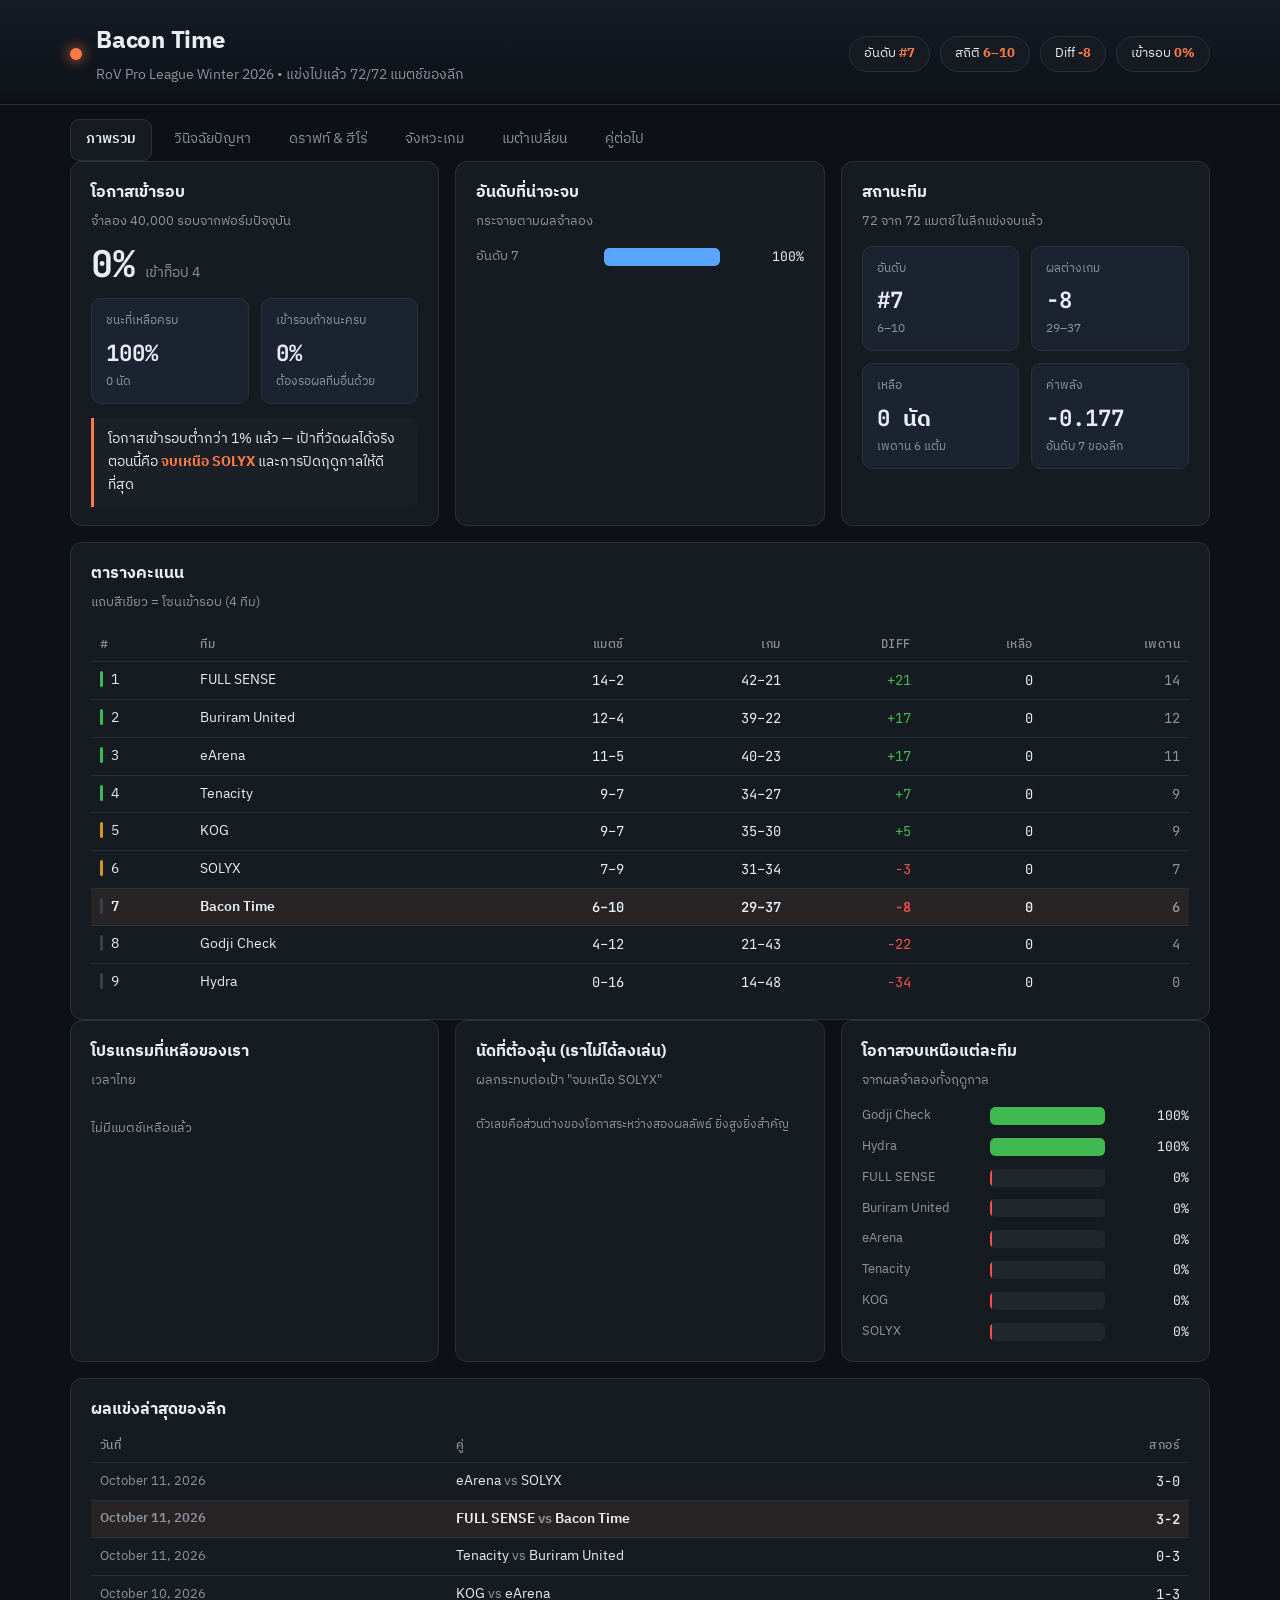
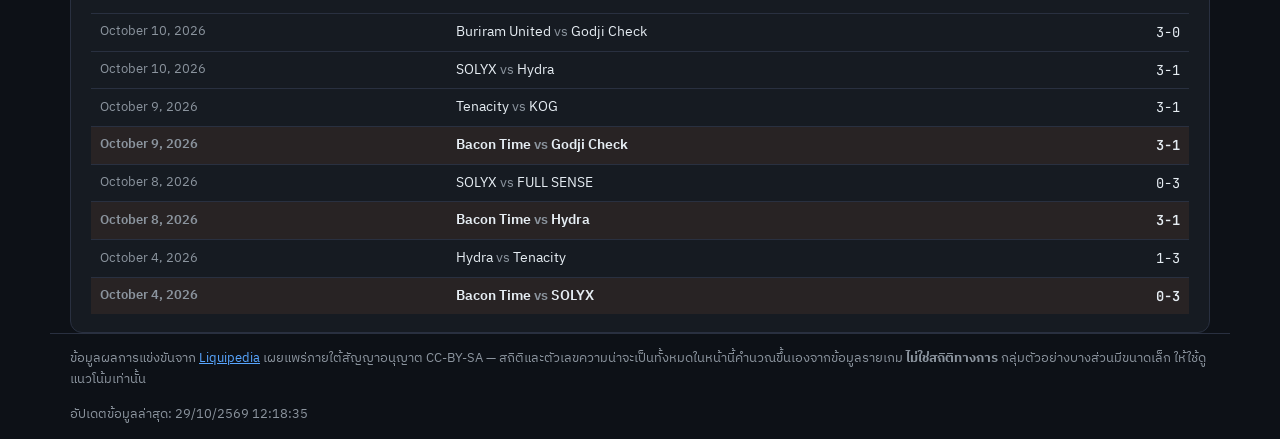
==== commit 6061946c: "chore: update tracker data (2026-10-29 12:18 UTC)" ====
--- a/standalone.html
+++ b/standalone.html
@@ -153,7 +153,7 @@
   <p class="muted small" id="updatedAt"></p>
 </footer>
 
-<script>window.__STATS__ = {"meta": {"team": "Bacon Time", "tournament": "Winter 2026", "source": "Liquipedia (CC-BY-SA)", "source_url": "https://liquipedia.net/honorofkings/RoV_Pro_League/2026/Winter/Group_Stage", "updated_at": "2026-10-29T04:24:32+00:00", "played": 72, "total": 72, "playoff_slots": 4}, "standings": [{"team": "FULL SENSE", "w": 14, "l": 2, "gw": 42, "gl": 21, "diff": 21, "points": 14, "remaining": 0, "rank": 1, "max_points": 14}, {"team": "Buriram United", "w": 12, "l": 4, "gw": 39, "gl": 22, "diff": 17, "points": 12, "remaining": 0, "rank": 2, "max_points": 12}, {"team": "eArena", "w": 11, "l": 5, "gw": 40, "gl": 23, "diff": 17, "points": 11, "remaining": 0, "rank": 3, "max_points": 11}, {"team": "Tenacity", "w": 9, "l": 7, "gw": 34, "gl": 27, "diff": 7, "points": 9, "remaining": 0, "rank": 4, "max_points": 9}, {"team": "KOG", "w": 9, "l": 7, "gw": 35, "gl": 30, "diff": 5, "points": 9, "remaining": 0, "rank": 5, "max_points": 9}, {"team": "SOLYX", "w": 7, "l": 9, "gw": 31, "gl": 34, "diff": -3, "points": 7, "remaining": 0, "rank": 6, "max_points": 7}, {"team": "Bacon Time", "w": 6, "l": 10, "gw": 29, "gl": 37, "diff": -8, "points": 6, "remaining": 0, "rank": 7, "max_points": 6}, {"team": "Godji Check", "w": 4, "l": 12, "gw": 21, "gl": 43, "diff": -22, "points": 4, "remaining": 0, "rank": 8, "max_points": 4}, {"team": "Hydra", "w": 0, "l": 16, "gw": 14, "gl": 48, "diff": -34, "points": 0, "remaining": 0, "rank": 9, "max_points": 0}], "ratings": {"FULL SENSE": 0.639, "Buriram United": 0.511, "eArena": 0.532, "Tenacity": 0.237, "KOG": 0.165, "SOLYX": -0.096, "Bacon Time": -0.177, "Godji Check": -0.688, "Hydra": -1.123}, "diagnostics": {"series": [{"opponent": "eArena", "date": "August 23, 2026", "flow": "LWLL", "score": "1-3", "won": false}, {"opponent": "Godji Check", "date": "August 27, 2026", "flow": "LWWW", "score": "3-1", "won": true}, {"opponent": "SOLYX", "date": "August 29, 2026", "flow": "WLWLW", "score": "3-2", "won": true}, {"opponent": "Tenacity", "date": "August 30, 2026", "flow": "LLL", "score": "0-3", "won": false}, {"opponent": "Hydra", "date": "September 3, 2026", "flow": "WWW", "score": "3-0", "won": true}, {"opponent": "Buriram United", "date": "September 6, 2026", "flow": "LLL", "score": "0-3", "won": false}, {"opponent": "FULL SENSE", "date": "September 11, 2026", "flow": "WWLLL", "score": "2-3", "won": false}, {"opponent": "KOG", "date": "September 13, 2026", "flow": "LWLWW", "score": "3-2", "won": true}, {"opponent": "Tenacity", "date": "September 19, 2026", "flow": "LLWL", "score": "1-3", "won": false}, {"opponent": "Buriram United", "date": "September 27, 2026", "flow": "LWLWL", "score": "2-3", "won": false}, {"opponent": "eArena", "date": "September 28, 2026", "flow": "LLWWL", "score": "2-3", "won": false}, {"opponent": "KOG", "date": "October 2, 2026", "flow": "WLLL", "score": "1-3", "won": false}, {"opponent": "SOLYX", "date": "October 4, 2026", "flow": "LLL", "score": "0-3", "won": false}, {"opponent": "Hydra", "date": "October 8, 2026", "flow": "WWLW", "score": "3-1", "won": true}, {"opponent": "Godji Check", "date": "October 9, 2026", "flow": "LWWW", "score": "3-1", "won": true}, {"opponent": "FULL SENSE", "date": "October 11, 2026", "flow": "LLWWL", "score": "2-3", "won": false}], "by_game_no": [{"game": 1, "n": 16, "w": 5, "wr": 31, "league_wr": 50}, {"game": 2, "n": 16, "w": 8, "wr": 50, "league_wr": 50}, {"game": 3, "n": 16, "w": 7, "wr": 44, "league_wr": 50}, {"game": 4, "n": 12, "w": 7, "wr": 58, "league_wr": 50}, {"game": 5, "n": 6, "w": 2, "wr": 33, "league_wr": 50}], "by_length": [{"label": "ต่ำกว่า 12 นาที", "n": 7, "w": 4, "wr": 57, "league_wr": 50}, {"label": "12–16 นาที", "n": 21, "w": 8, "wr": 38, "league_wr": 50}, {"label": "16–20 นาที", "n": 27, "w": 14, "wr": 52, "league_wr": 50}, {"label": "เกิน 20 นาที", "n": 11, "w": 3, "wr": 27, "league_wr": 50}], "sides": {"blue": {"n": 38, "w": 16, "wr": 42, "league_wr": 53}, "red": {"n": 28, "w": 13, "wr": 46, "league_wr": 47}}, "closeout": {"n": 8, "w": 4, "wr": 50}, "deciders": {"n": 6, "w": 2}, "trailing": {"n": 37, "w": 17, "wr": 46}, "leading": {"n": 13, "w": 7, "wr": 54}, "tiers": {"top": {"mw": 1, "ml": 9, "gw": 14, "gl": 29, "wr": 33}, "bottom": {"mw": 5, "ml": 1, "gw": 15, "gl": 8, "wr": 65}, "top_teams": ["Buriram United", "FULL SENSE", "KOG", "Tenacity", "eArena"]}}, "heroes": {"pool": [{"hero": "airi", "n": 9, "w": 7, "wr": 78, "league_wr": 51, "edge": 27}, {"hero": "toro", "n": 7, "w": 5, "wr": 71, "league_wr": 53, "edge": 18}, {"hero": "maloch", "n": 9, "w": 6, "wr": 67, "league_wr": 52, "edge": 15}, {"hero": "murad", "n": 3, "w": 2, "wr": 67, "league_wr": 45, "edge": 22}, {"hero": "rouie", "n": 8, "w": 5, "wr": 62, "league_wr": 57, "edge": 5}, {"hero": "wiro", "n": 10, "w": 6, "wr": 60, "league_wr": 43, "edge": 17}, {"hero": "mganga", "n": 5, "w": 3, "wr": 60, "league_wr": 35, "edge": 25}, {"hero": "lorion", "n": 14, "w": 8, "wr": 57, "league_wr": 52, "edge": 5}, {"hero": "violet", "n": 15, "w": 8, "wr": 53, "league_wr": 55, "edge": -2}, {"hero": "ryoma", "n": 12, "w": 6, "wr": 50, "league_wr": 58, "edge": -8}, {"hero": "astrid", "n": 12, "w": 6, "wr": 50, "league_wr": 57, "edge": -7}, {"hero": "ybneth", "n": 12, "w": 6, "wr": 50, "league_wr": 59, "edge": -9}, {"hero": "tachi", "n": 10, "w": 5, "wr": 50, "league_wr": 50, "edge": 0}, {"hero": "sinestrea", "n": 8, "w": 4, "wr": 50, "league_wr": 63, "edge": -13}, {"hero": "valhein", "n": 4, "w": 2, "wr": 50, "league_wr": 54, "edge": -4}, {"hero": "biron", "n": 4, "w": 2, "wr": 50, "league_wr": 56, "edge": -6}, {"hero": "iggy", "n": 4, "w": 2, "wr": 50, "league_wr": 62, "edge": -12}, {"hero": "billow", "n": 15, "w": 7, "wr": 47, "league_wr": 42, "edge": 5}, {"hero": "elandorr", "n": 13, "w": 6, "wr": 46, "league_wr": 50, "edge": -4}, {"hero": "annette", "n": 9, "w": 4, "wr": 44, "league_wr": 55, "edge": -11}, {"hero": "flowborn", "n": 9, "w": 4, "wr": 44, "league_wr": 45, "edge": -1}, {"hero": "alice", "n": 5, "w": 2, "wr": 40, "league_wr": 56, "edge": -16}, {"hero": "marja", "n": 13, "w": 5, "wr": 38, "league_wr": 45, "edge": -7}, {"hero": "capheny", "n": 8, "w": 3, "wr": 38, "league_wr": 51, "edge": -13}, {"hero": "teemee", "n": 8, "w": 3, "wr": 38, "league_wr": 42, "edge": -4}, {"hero": "skud", "n": 6, "w": 2, "wr": 33, "league_wr": 51, "edge": -18}, {"hero": "zata", "n": 3, "w": 1, "wr": 33, "league_wr": 52, "edge": -19}, {"hero": "mina", "n": 3, "w": 1, "wr": 33, "league_wr": 55, "edge": -22}, {"hero": "nakroth", "n": 3, "w": 1, "wr": 33, "league_wr": 43, "edge": -10}, {"hero": "thane", "n": 7, "w": 2, "wr": 29, "league_wr": 51, "edge": -22}, {"hero": "qi", "n": 4, "w": 1, "wr": 25, "league_wr": 49, "edge": -24}, {"hero": "wisp", "n": 4, "w": 1, "wr": 25, "league_wr": 49, "edge": -24}, {"hero": "zephys", "n": 4, "w": 1, "wr": 25, "league_wr": 30, "edge": -5}, {"hero": "dolia", "n": 4, "w": 1, "wr": 25, "league_wr": 49, "edge": -24}, {"hero": "liliana", "n": 4, "w": 1, "wr": 25, "league_wr": 45, "edge": -20}, {"hero": "stuart", "n": 9, "w": 2, "wr": 22, "league_wr": 47, "edge": -25}, {"hero": "tamyn", "n": 5, "w": 1, "wr": 20, "league_wr": 58, "edge": -38}, {"hero": "yue", "n": 5, "w": 1, "wr": 20, "league_wr": 46, "edge": -26}, {"hero": "riktor", "n": 6, "w": 1, "wr": 17, "league_wr": 36, "edge": -19}, {"hero": "cresht", "n": 6, "w": 0, "wr": 0, "league_wr": 49, "edge": -49}, {"hero": "taara", "n": 4, "w": 0, "wr": 0, "league_wr": 46, "edge": -46}, {"hero": "ignis", "n": 3, "w": 0, "wr": 0, "league_wr": 28, "edge": -28}], "targeted": [{"hero": "tamyn", "n": 29, "of": 66, "rate": 44, "league_rate": 34, "gap": 10}, {"hero": "annette", "n": 9, "of": 66, "rate": 14, "league_rate": 9, "gap": 5}, {"hero": "enzo", "n": 5, "of": 66, "rate": 8, "league_rate": 4, "gap": 4}, {"hero": "yue", "n": 5, "of": 66, "rate": 8, "league_rate": 3, "gap": 4}, {"hero": "skud", "n": 6, "of": 66, "rate": 9, "league_rate": 6, "gap": 3}, {"hero": "alice", "n": 6, "of": 66, "rate": 9, "league_rate": 6, "gap": 3}, {"hero": "hayate", "n": 6, "of": 66, "rate": 9, "league_rate": 6, "gap": 3}, {"hero": "maloch", "n": 8, "of": 66, "rate": 12, "league_rate": 10, "gap": 2}, {"hero": "mganga", "n": 5, "of": 66, "rate": 8, "league_rate": 5, "gap": 2}, {"hero": "omen", "n": 8, "of": 66, "rate": 12, "league_rate": 10, "gap": 2}], "punished": [{"hero": "alice", "n": 7, "w": 6, "wr": 86}, {"hero": "elandorr", "n": 10, "w": 8, "wr": 80}, {"hero": "ryoma", "n": 5, "w": 4, "wr": 80}, {"hero": "liliana", "n": 9, "w": 7, "wr": 78}, {"hero": "tamyn", "n": 8, "w": 6, "wr": 75}, {"hero": "maloch", "n": 4, "w": 3, "wr": 75}, {"hero": "valhein", "n": 4, "w": 3, "wr": 75}, {"hero": "toro", "n": 11, "w": 8, "wr": 73}, {"hero": "iggy", "n": 7, "w": 5, "wr": 71}, {"hero": "ybneth", "n": 9, "w": 6, "wr": 67}], "untapped": [{"hero": "iggy", "league_n": 63, "league_wr": 62, "presence": 29, "team_n": 4}, {"hero": "chaugnar", "league_n": 20, "league_wr": 60, "presence": 13, "team_n": 1}, {"hero": "ryoma", "league_n": 62, "league_wr": 58, "presence": 32, "team_n": 12}, {"hero": "krizzix", "league_n": 14, "league_wr": 57, "presence": 10, "team_n": 0}, {"hero": "biron", "league_n": 57, "league_wr": 56, "presence": 20, "team_n": 4}, {"hero": "alice", "league_n": 48, "league_wr": 56, "presence": 29, "team_n": 5}, {"hero": "mina", "league_n": 51, "league_wr": 55, "presence": 35, "team_n": 3}, {"hero": "annette", "league_n": 64, "league_wr": 55, "presence": 41, "team_n": 9}, {"hero": "violet", "league_n": 64, "league_wr": 55, "presence": 26, "team_n": 15}, {"hero": "zuka", "league_n": 26, "league_wr": 54, "presence": 9, "team_n": 1}, {"hero": "valhein", "league_n": 41, "league_wr": 54, "presence": 31, "team_n": 4}, {"hero": "elsu", "league_n": 19, "league_wr": 53, "presence": 10, "team_n": 1}], "team_bans": [{"hero": "rouie", "n": 22}, {"hero": "sinestrea", "n": 20}, {"hero": "dolia", "n": 18}, {"hero": "marja", "n": 17}, {"hero": "ybneth", "n": 17}, {"hero": "astrid", "n": 17}, {"hero": "florentino", "n": 14}, {"hero": "tamyn", "n": 13}, {"hero": "omen", "n": 9}, {"hero": "zata", "n": 8}], "tempo_index": {"skud": 16.0, "edras": 17.8, "rouie": 17.6, "capheny": 16.1, "toro": 17.1, "biron": 16.5, "billow": 17.0, "lorion": 17.0, "elandorr": 16.4, "enzo": 15.8, "florentino": 15.2, "butterfly": 14.1, "ignis": 16.1, "flowborn": 17.3, "airi": 15.1, "tachi": 16.9, "alice": 16.1, "violet": 16.6, "wiro": 17.5, "ryoma": 16.6, "astrid": 17.0, "liliana": 16.3, "teemee": 16.8, "riktor": 17.5, "sinestrea": 16.2, "zata": 16.3, "dolia": 15.8, "marja": 16.1, "yue": 15.4, "valhein": 14.5, "krizzix": 16.0, "murad": 15.3, "tamyn": 16.0, "annette": 16.1, "stuart": 16.2, "maloch": 16.8, "ybneth": 16.3, "hayate": 16.0, "zephys": 16.6, "wisp": 16.5, "mina": 17.2, "cresht": 15.0, "qi": 15.4, "keera": 13.9, "goverra": 14.3, "elsu": 19.5, "thane": 16.9, "yena": 17.8, "taara": 17.2, "omen": 16.2, "chaugnar": 14.6, "iggy": 16.6, "nakroth": 15.8, "mganga": 14.5, "zuka": 15.5, "baldum": 14.5, "dyadia": 18.0, "fennik": 18.8, "darcy": 17.3}, "fast_heroes": [{"hero": "krizzix", "short_wr": 75, "short_n": 8, "long_wr": 33, "long_n": 6, "swing": 42}, {"hero": "enzo", "short_wr": 64, "short_n": 11, "long_wr": 25, "long_n": 12, "swing": 39}, {"hero": "baldum", "short_wr": 56, "short_n": 9, "long_wr": 20, "long_n": 5, "swing": 36}, {"hero": "flowborn", "short_wr": 65, "short_n": 31, "long_wr": 33, "long_n": 46, "swing": 32}, {"hero": "rouie", "short_wr": 75, "short_n": 20, "long_wr": 45, "long_n": 31, "swing": 30}, {"hero": "teemee", "short_wr": 57, "short_n": 21, "long_wr": 27, "long_n": 22, "swing": 30}, {"hero": "yena", "short_wr": 57, "short_n": 7, "long_wr": 36, "long_n": 14, "swing": 21}, {"hero": "tamyn", "short_wr": 67, "short_n": 30, "long_wr": 50, "long_n": 30, "swing": 17}], "slow_heroes": [{"hero": "elsu", "short_wr": 20, "short_n": 5, "long_wr": 64, "long_n": 14, "swing": -44}, {"hero": "murad", "short_wr": 27, "short_n": 11, "long_wr": 64, "long_n": 11, "swing": -37}, {"hero": "keera", "short_wr": 25, "short_n": 12, "long_wr": 60, "long_n": 5, "swing": -35}, {"hero": "mganga", "short_wr": 23, "short_n": 13, "long_wr": 57, "long_n": 7, "swing": -34}, {"hero": "chaugnar", "short_wr": 50, "short_n": 14, "long_wr": 83, "long_n": 6, "swing": -33}, {"hero": "dolia", "short_wr": 38, "short_n": 37, "long_wr": 61, "long_n": 33, "swing": -23}, {"hero": "wisp", "short_wr": 37, "short_n": 27, "long_wr": 59, "long_n": 32, "swing": -22}, {"hero": "yue", "short_wr": 37, "short_n": 27, "long_wr": 57, "long_n": 23, "swing": -20}], "total_games": 285, "team_games": 66}, "tempo": {"team": {"faster": {"n": 15, "w": 5, "wr": 33}, "even": {"n": 31, "w": 15, "wr": 48}, "slower": {"n": 20, "w": 9, "wr": 45}}, "league": {"faster": {"n": 167, "w": 88, "wr": 53}, "even": {"n": 236, "w": 118, "wr": 50}, "slower": {"n": 167, "w": 79, "wr": 47}}, "slow_comp_by_team": [{"team": "eArena", "n": 19, "w": 12, "wr": 63}, {"team": "FULL SENSE", "n": 14, "w": 8, "wr": 57}, {"team": "Tenacity", "n": 14, "w": 8, "wr": 57}, {"team": "Buriram United", "n": 18, "w": 10, "wr": 56}, {"team": "Godji Check", "n": 15, "w": 7, "wr": 47}, {"team": "Bacon Time", "n": 20, "w": 9, "wr": 45}, {"team": "SOLYX", "n": 30, "w": 13, "wr": 43}, {"team": "KOG", "n": 15, "w": 5, "wr": 33}, {"team": "Hydra", "n": 22, "w": 7, "wr": 32}], "games": [{"opponent": "eArena", "ours": 16.4, "theirs": 16.7, "kind": "even", "minutes": 17.2, "won": false}, {"opponent": "eArena", "ours": 17.1, "theirs": 16.2, "kind": "slower", "minutes": 19.5, "won": true}, {"opponent": "eArena", "ours": 15.8, "theirs": 16.2, "kind": "faster", "minutes": 13.3, "won": false}, {"opponent": "eArena", "ours": 16.2, "theirs": 16.9, "kind": "faster", "minutes": 18.4, "won": false}, {"opponent": "Godji Check", "ours": 16.4, "theirs": 16.6, "kind": "even", "minutes": 16.7, "won": false}, {"opponent": "Godji Check", "ours": 16.4, "theirs": 16.0, "kind": "slower", "minutes": 20.0, "won": true}, {"opponent": "Godji Check", "ours": 16.3, "theirs": 16.6, "kind": "even", "minutes": 26.2, "won": true}, {"opponent": "Godji Check", "ours": 16.7, "theirs": 16.7, "kind": "even", "minutes": 13.3, "won": true}, {"opponent": "SOLYX", "ours": 16.6, "theirs": 16.3, "kind": "slower", "minutes": 17.1, "won": true}, {"opponent": "SOLYX", "ours": 16.9, "theirs": 16.7, "kind": "even", "minutes": 29.1, "won": false}, {"opponent": "SOLYX", "ours": 16.8, "theirs": 16.8, "kind": "even", "minutes": 19.5, "won": true}, {"opponent": "SOLYX", "ours": 16.2, "theirs": 16.1, "kind": "even", "minutes": 20.4, "won": false}, {"opponent": "SOLYX", "ours": 16.7, "theirs": 16.5, "kind": "even", "minutes": 11.5, "won": true}, {"opponent": "Tenacity", "ours": 16.3, "theirs": 15.9, "kind": "slower", "minutes": 16.1, "won": false}, {"opponent": "Tenacity", "ours": 16.9, "theirs": 16.1, "kind": "slower", "minutes": 16.2, "won": false}, {"opponent": "Tenacity", "ours": 16.4, "theirs": 17.0, "kind": "faster", "minutes": 14.8, "won": false}, {"opponent": "Hydra", "ours": 16.1, "theirs": 15.9, "kind": "even", "minutes": 16.5, "won": true}, {"opponent": "Hydra", "ours": 15.9, "theirs": 15.6, "kind": "even", "minutes": 15.3, "won": true}, {"opponent": "Hydra", "ours": 16.4, "theirs": 17.6, "kind": "faster", "minutes": 19.3, "won": true}, {"opponent": "Buriram United", "ours": 16.3, "theirs": 16.2, "kind": "even", "minutes": 13.4, "won": false}, {"opponent": "Buriram United", "ours": 16.5, "theirs": 15.9, "kind": "slower", "minutes": 21.9, "won": false}, {"opponent": "Buriram United", "ours": 16.6, "theirs": 16.7, "kind": "even", "minutes": 14.3, "won": false}, {"opponent": "FULL SENSE", "ours": 16.0, "theirs": 16.2, "kind": "even", "minutes": 12.8, "won": true}, {"opponent": "FULL SENSE", "ours": 16.3, "theirs": 16.5, "kind": "even", "minutes": 18.9, "won": true}, {"opponent": "FULL SENSE", "ours": 16.9, "theirs": 16.5, "kind": "slower", "minutes": 21.2, "won": false}, {"opponent": "FULL SENSE", "ours": 16.3, "theirs": 16.5, "kind": "even", "minutes": 26.2, "won": false}, {"opponent": "FULL SENSE", "ours": 16.2, "theirs": 15.5, "kind": "slower", "minutes": 12.4, "won": false}, {"opponent": "KOG", "ours": 16.5, "theirs": 16.0, "kind": "slower", "minutes": 13.8, "won": false}, {"opponent": "KOG", "ours": 16.4, "theirs": 16.9, "kind": "faster", "minutes": 22.3, "won": true}, {"opponent": "KOG", "ours": 16.0, "theirs": 15.9, "kind": "even", "minutes": 12.8, "won": false}, {"opponent": "KOG", "ours": 15.9, "theirs": 15.9, "kind": "even", "minutes": 13.2, "won": true}, {"opponent": "KOG", "ours": 16.9, "theirs": 16.5, "kind": "slower", "minutes": 19.0, "won": true}, {"opponent": "Tenacity", "ours": 16.7, "theirs": 16.3, "kind": "slower", "minutes": 18.4, "won": false}, {"opponent": "Tenacity", "ours": 16.7, "theirs": 16.4, "kind": "slower", "minutes": 19.5, "won": false}, {"opponent": "Tenacity", "ours": 16.5, "theirs": 17.3, "kind": "faster", "minutes": 16.8, "won": true}, {"opponent": "Tenacity", "ours": 16.6, "theirs": 16.2, "kind": "slower", "minutes": 16.3, "won": false}, {"opponent": "Buriram United", "ours": 16.6, "theirs": 16.8, "kind": "even", "minutes": 19.8, "won": false}, {"opponent": "Buriram United", "ours": 17.0, "theirs": 15.0, "kind": "slower", "minutes": 10.7, "won": true}, {"opponent": "Buriram United", "ours": 16.7, "theirs": 16.5, "kind": "even", "minutes": 10.4, "won": false}, {"opponent": "Buriram United", "ours": 16.6, "theirs": 16.4, "kind": "even", "minutes": 13.5, "won": true}, {"opponent": "Buriram United", "ours": 15.9, "theirs": 16.4, "kind": "faster", "minutes": 13.3, "won": false}, {"opponent": "eArena", "ours": 16.9, "theirs": 16.6, "kind": "slower", "minutes": 14.2, "won": false}, {"opponent": "eArena", "ours": 16.5, "theirs": 16.1, "kind": "slower", "minutes": 11.3, "won": false}, {"opponent": "eArena", "ours": 16.4, "theirs": 16.7, "kind": "even", "minutes": 17.5, "won": true}, {"opponent": "eArena", "ours": 16.6, "theirs": 16.6, "kind": "even", "minutes": 17.1, "won": true}, {"opponent": "eArena", "ours": 15.8, "theirs": 16.6, "kind": "faster", "minutes": 18.5, "won": false}, {"opponent": "KOG", "ours": 16.5, "theirs": 16.4, "kind": "even", "minutes": 13.4, "won": true}, {"opponent": "KOG", "ours": 16.1, "theirs": 16.2, "kind": "even", "minutes": 16.3, "won": false}, {"opponent": "KOG", "ours": 16.6, "theirs": 16.6, "kind": "even", "minutes": 10.3, "won": false}, {"opponent": "KOG", "ours": 16.1, "theirs": 16.7, "kind": "faster", "minutes": 16.9, "won": false}, {"opponent": "SOLYX", "ours": 16.4, "theirs": 16.6, "kind": "even", "minutes": 17.9, "won": false}, {"opponent": "SOLYX", "ours": 16.5, "theirs": 17.1, "kind": "faster", "minutes": 13.1, "won": false}, {"opponent": "SOLYX", "ours": 16.3, "theirs": 16.5, "kind": "even", "minutes": 21.4, "won": false}, {"opponent": "Hydra", "ours": 16.7, "theirs": 17.0, "kind": "even", "minutes": 19.9, "won": true}, {"opponent": "Hydra", "ours": 16.3, "theirs": 16.7, "kind": "faster", "minutes": 12.9, "won": true}, {"opponent": "Hydra", "ours": 16.1, "theirs": 16.2, "kind": "even", "minutes": 12.9, "won": false}, {"opponent": "Hydra", "ours": 16.5, "theirs": 16.2, "kind": "slower", "minutes": 11.8, "won": true}, {"opponent": "Godji Check", "ours": 16.5, "theirs": 16.9, "kind": "faster", "minutes": 25.4, "won": false}, {"opponent": "Godji Check", "ours": 16.8, "theirs": 15.8, "kind": "slower", "minutes": 11.3, "won": true}, {"opponent": "Godji Check", "ours": 16.8, "theirs": 16.0, "kind": "slower", "minutes": 12.4, "won": true}, {"opponent": "Godji Check", "ours": 16.9, "theirs": 15.8, "kind": "slower", "minutes": 17.8, "won": true}, {"opponent": "FULL SENSE", "ours": 16.7, "theirs": 17.4, "kind": "faster", "minutes": 34.9, "won": false}, {"opponent": "FULL SENSE", "ours": 15.8, "theirs": 16.1, "kind": "faster", "minutes": 15.1, "won": false}, {"opponent": "FULL SENSE", "ours": 16.3, "theirs": 16.8, "kind": "faster", "minutes": 22.9, "won": true}, {"opponent": "FULL SENSE", "ours": 16.7, "theirs": 16.8, "kind": "even", "minutes": 18.1, "won": true}, {"opponent": "FULL SENSE", "ours": 16.3, "theirs": 16.4, "kind": "even", "minutes": 13.4, "won": false}]}, "meta_shift": {"risers": [{"hero": "tamyn", "prev": 0, "cur": 88, "delta": 88, "team_prev": 0, "team_cur": 5}, {"hero": "astrid", "prev": 0, "cur": 73, "delta": 73, "team_prev": 0, "team_cur": 12}, {"hero": "flowborn", "prev": 0, "cur": 33, "delta": 33, "team_prev": 0, "team_cur": 9}, {"hero": "alice", "prev": 0, "cur": 29, "delta": 29, "team_prev": 0, "team_cur": 5}, {"hero": "maloch", "prev": 18, "cur": 40, "delta": 22, "team_prev": 2, "team_cur": 9}, {"hero": "wiro", "prev": 2, "cur": 24, "delta": 21, "team_prev": 4, "team_cur": 10}, {"hero": "ybneth", "prev": 44, "cur": 66, "delta": 21, "team_prev": 13, "team_cur": 12}, {"hero": "dolia", "prev": 53, "cur": 74, "delta": 21, "team_prev": 13, "team_cur": 4}, {"hero": "annette", "prev": 20, "cur": 41, "delta": 20, "team_prev": 4, "team_cur": 9}, {"hero": "violet", "prev": 9, "cur": 26, "delta": 17, "team_prev": 3, "team_cur": 15}, {"hero": "mina", "prev": 21, "cur": 35, "delta": 15, "team_prev": 4, "team_cur": 3}, {"hero": "cresht", "prev": 7, "cur": 22, "delta": 15, "team_prev": 2, "team_cur": 6}], "fallers": [{"hero": "qi", "prev": 49, "cur": 17, "delta": -32, "team_prev": 3, "team_cur": 4}, {"hero": "toro", "prev": 63, "cur": 32, "delta": -32, "team_prev": 12, "team_cur": 7}, {"hero": "zata", "prev": 70, "cur": 38, "delta": -32, "team_prev": 4, "team_cur": 3}, {"hero": "murad", "prev": 51, "cur": 19, "delta": -31, "team_prev": 6, "team_cur": 3}, {"hero": "keera", "prev": 36, "cur": 7, "delta": -29, "team_prev": 8, "team_cur": 0}, {"hero": "tachi", "prev": 60, "cur": 32, "delta": -28, "team_prev": 12, "team_cur": 10}, {"hero": "fennik", "prev": 30, "cur": 5, "delta": -25, "team_prev": 3, "team_cur": 0}, {"hero": "hayate", "prev": 57, "cur": 35, "delta": -22, "team_prev": 8, "team_cur": 2}, {"hero": "sinestrea", "prev": 94, "cur": 73, "delta": -21, "team_prev": 8, "team_cur": 8}, {"hero": "zephys", "prev": 32, "cur": 12, "delta": -21, "team_prev": 4, "team_cur": 4}], "adaptation": {"team_n": 99, "team_wr": 45, "league_n": 676, "league_wr": 54}, "lost_tools": [{"hero": "dolia", "prev": 13, "cur": 4}, {"hero": "keera", "prev": 8, "cur": 0}, {"hero": "natalya", "prev": 9, "cur": 1}, {"hero": "wisp", "prev": 11, "cur": 4}, {"hero": "hayate", "prev": 8, "cur": 2}, {"hero": "enzo", "prev": 7, "cur": 1}, {"hero": "volkath", "prev": 6, "cur": 0}, {"hero": "yena", "prev": 6, "cur": 2}, {"hero": "murad", "prev": 6, "cur": 3}], "prev_label": "Summer 2026", "cur_label": "Winter 2026"}, "odds": {"top4": 0.0, "win_out": 100.0, "top4_if_win_out": 0.0, "placement": {"7": 100.0}, "finish_above": [{"team": "Godji Check", "pct": 100.0}, {"team": "Hydra", "pct": 100.0}, {"team": "FULL SENSE", "pct": 0.0}, {"team": "Buriram United", "pct": 0.0}, {"team": "eArena", "pct": 0.0}, {"team": "Tenacity", "pct": 0.0}, {"team": "KOG", "pct": 0.0}, {"team": "SOLYX", "pct": 0.0}], "goal_mode": "rank", "goal_label": "จบเหนือ SOLYX", "rival": "SOLYX", "swing": [], "sims": 40000}, "schedule": [], "prep": [], "mvps": [{"player": "Opar", "n": 11}, {"player": "Bonus", "n": 7}, {"player": "Kimsensei", "n": 6}, {"player": "MarkKy", "n": 5}], "recent": [{"date": "October 4, 2026", "a": "Bacon Time", "b": "SOLYX", "score": "0-3"}, {"date": "October 4, 2026", "a": "Hydra", "b": "Tenacity", "score": "1-3"}, {"date": "October 8, 2026", "a": "Bacon Time", "b": "Hydra", "score": "3-1"}, {"date": "October 8, 2026", "a": "SOLYX", "b": "FULL SENSE", "score": "0-3"}, {"date": "October 9, 2026", "a": "Bacon Time", "b": "Godji Check", "score": "3-1"}, {"date": "October 9, 2026", "a": "Tenacity", "b": "KOG", "score": "3-1"}, {"date": "October 10, 2026", "a": "SOLYX", "b": "Hydra", "score": "3-1"}, {"date": "October 10, 2026", "a": "Buriram United", "b": "Godji Check", "score": "3-0"}, {"date": "October 10, 2026", "a": "KOG", "b": "eArena", "score": "1-3"}, {"date": "October 11, 2026", "a": "Tenacity", "b": "Buriram United", "score": "0-3"}, {"date": "October 11, 2026", "a": "FULL SENSE", "b": "Bacon Time", "score": "3-2"}, {"date": "October 11, 2026", "a": "eArena", "b": "SOLYX", "score": "3-0"}]};</script>
+<script>window.__STATS__ = {"meta": {"team": "Bacon Time", "tournament": "Winter 2026", "source": "Liquipedia (CC-BY-SA)", "source_url": "https://liquipedia.net/honorofkings/RoV_Pro_League/2026/Winter/Group_Stage", "updated_at": "2026-10-29T12:18:35+00:00", "played": 72, "total": 72, "playoff_slots": 4}, "standings": [{"team": "FULL SENSE", "w": 14, "l": 2, "gw": 42, "gl": 21, "diff": 21, "points": 14, "remaining": 0, "rank": 1, "max_points": 14}, {"team": "Buriram United", "w": 12, "l": 4, "gw": 39, "gl": 22, "diff": 17, "points": 12, "remaining": 0, "rank": 2, "max_points": 12}, {"team": "eArena", "w": 11, "l": 5, "gw": 40, "gl": 23, "diff": 17, "points": 11, "remaining": 0, "rank": 3, "max_points": 11}, {"team": "Tenacity", "w": 9, "l": 7, "gw": 34, "gl": 27, "diff": 7, "points": 9, "remaining": 0, "rank": 4, "max_points": 9}, {"team": "KOG", "w": 9, "l": 7, "gw": 35, "gl": 30, "diff": 5, "points": 9, "remaining": 0, "rank": 5, "max_points": 9}, {"team": "SOLYX", "w": 7, "l": 9, "gw": 31, "gl": 34, "diff": -3, "points": 7, "remaining": 0, "rank": 6, "max_points": 7}, {"team": "Bacon Time", "w": 6, "l": 10, "gw": 29, "gl": 37, "diff": -8, "points": 6, "remaining": 0, "rank": 7, "max_points": 6}, {"team": "Godji Check", "w": 4, "l": 12, "gw": 21, "gl": 43, "diff": -22, "points": 4, "remaining": 0, "rank": 8, "max_points": 4}, {"team": "Hydra", "w": 0, "l": 16, "gw": 14, "gl": 48, "diff": -34, "points": 0, "remaining": 0, "rank": 9, "max_points": 0}], "ratings": {"FULL SENSE": 0.639, "Buriram United": 0.511, "eArena": 0.532, "Tenacity": 0.237, "KOG": 0.165, "SOLYX": -0.096, "Bacon Time": -0.177, "Godji Check": -0.688, "Hydra": -1.123}, "diagnostics": {"series": [{"opponent": "eArena", "date": "August 23, 2026", "flow": "LWLL", "score": "1-3", "won": false}, {"opponent": "Godji Check", "date": "August 27, 2026", "flow": "LWWW", "score": "3-1", "won": true}, {"opponent": "SOLYX", "date": "August 29, 2026", "flow": "WLWLW", "score": "3-2", "won": true}, {"opponent": "Tenacity", "date": "August 30, 2026", "flow": "LLL", "score": "0-3", "won": false}, {"opponent": "Hydra", "date": "September 3, 2026", "flow": "WWW", "score": "3-0", "won": true}, {"opponent": "Buriram United", "date": "September 6, 2026", "flow": "LLL", "score": "0-3", "won": false}, {"opponent": "FULL SENSE", "date": "September 11, 2026", "flow": "WWLLL", "score": "2-3", "won": false}, {"opponent": "KOG", "date": "September 13, 2026", "flow": "LWLWW", "score": "3-2", "won": true}, {"opponent": "Tenacity", "date": "September 19, 2026", "flow": "LLWL", "score": "1-3", "won": false}, {"opponent": "Buriram United", "date": "September 27, 2026", "flow": "LWLWL", "score": "2-3", "won": false}, {"opponent": "eArena", "date": "September 28, 2026", "flow": "LLWWL", "score": "2-3", "won": false}, {"opponent": "KOG", "date": "October 2, 2026", "flow": "WLLL", "score": "1-3", "won": false}, {"opponent": "SOLYX", "date": "October 4, 2026", "flow": "LLL", "score": "0-3", "won": false}, {"opponent": "Hydra", "date": "October 8, 2026", "flow": "WWLW", "score": "3-1", "won": true}, {"opponent": "Godji Check", "date": "October 9, 2026", "flow": "LWWW", "score": "3-1", "won": true}, {"opponent": "FULL SENSE", "date": "October 11, 2026", "flow": "LLWWL", "score": "2-3", "won": false}], "by_game_no": [{"game": 1, "n": 16, "w": 5, "wr": 31, "league_wr": 50}, {"game": 2, "n": 16, "w": 8, "wr": 50, "league_wr": 50}, {"game": 3, "n": 16, "w": 7, "wr": 44, "league_wr": 50}, {"game": 4, "n": 12, "w": 7, "wr": 58, "league_wr": 50}, {"game": 5, "n": 6, "w": 2, "wr": 33, "league_wr": 50}], "by_length": [{"label": "ต่ำกว่า 12 นาที", "n": 7, "w": 4, "wr": 57, "league_wr": 50}, {"label": "12–16 นาที", "n": 21, "w": 8, "wr": 38, "league_wr": 50}, {"label": "16–20 นาที", "n": 27, "w": 14, "wr": 52, "league_wr": 50}, {"label": "เกิน 20 นาที", "n": 11, "w": 3, "wr": 27, "league_wr": 50}], "sides": {"blue": {"n": 38, "w": 16, "wr": 42, "league_wr": 53}, "red": {"n": 28, "w": 13, "wr": 46, "league_wr": 47}}, "closeout": {"n": 8, "w": 4, "wr": 50}, "deciders": {"n": 6, "w": 2}, "trailing": {"n": 37, "w": 17, "wr": 46}, "leading": {"n": 13, "w": 7, "wr": 54}, "tiers": {"top": {"mw": 1, "ml": 9, "gw": 14, "gl": 29, "wr": 33}, "bottom": {"mw": 5, "ml": 1, "gw": 15, "gl": 8, "wr": 65}, "top_teams": ["Buriram United", "FULL SENSE", "KOG", "Tenacity", "eArena"]}}, "heroes": {"pool": [{"hero": "airi", "n": 9, "w": 7, "wr": 78, "league_wr": 51, "edge": 27}, {"hero": "toro", "n": 7, "w": 5, "wr": 71, "league_wr": 53, "edge": 18}, {"hero": "maloch", "n": 9, "w": 6, "wr": 67, "league_wr": 52, "edge": 15}, {"hero": "murad", "n": 3, "w": 2, "wr": 67, "league_wr": 45, "edge": 22}, {"hero": "rouie", "n": 8, "w": 5, "wr": 62, "league_wr": 57, "edge": 5}, {"hero": "wiro", "n": 10, "w": 6, "wr": 60, "league_wr": 43, "edge": 17}, {"hero": "mganga", "n": 5, "w": 3, "wr": 60, "league_wr": 35, "edge": 25}, {"hero": "lorion", "n": 14, "w": 8, "wr": 57, "league_wr": 52, "edge": 5}, {"hero": "violet", "n": 15, "w": 8, "wr": 53, "league_wr": 55, "edge": -2}, {"hero": "ryoma", "n": 12, "w": 6, "wr": 50, "league_wr": 58, "edge": -8}, {"hero": "astrid", "n": 12, "w": 6, "wr": 50, "league_wr": 57, "edge": -7}, {"hero": "ybneth", "n": 12, "w": 6, "wr": 50, "league_wr": 59, "edge": -9}, {"hero": "tachi", "n": 10, "w": 5, "wr": 50, "league_wr": 50, "edge": 0}, {"hero": "sinestrea", "n": 8, "w": 4, "wr": 50, "league_wr": 63, "edge": -13}, {"hero": "valhein", "n": 4, "w": 2, "wr": 50, "league_wr": 54, "edge": -4}, {"hero": "biron", "n": 4, "w": 2, "wr": 50, "league_wr": 56, "edge": -6}, {"hero": "iggy", "n": 4, "w": 2, "wr": 50, "league_wr": 62, "edge": -12}, {"hero": "billow", "n": 15, "w": 7, "wr": 47, "league_wr": 42, "edge": 5}, {"hero": "elandorr", "n": 13, "w": 6, "wr": 46, "league_wr": 50, "edge": -4}, {"hero": "annette", "n": 9, "w": 4, "wr": 44, "league_wr": 55, "edge": -11}, {"hero": "flowborn", "n": 9, "w": 4, "wr": 44, "league_wr": 45, "edge": -1}, {"hero": "alice", "n": 5, "w": 2, "wr": 40, "league_wr": 56, "edge": -16}, {"hero": "marja", "n": 13, "w": 5, "wr": 38, "league_wr": 45, "edge": -7}, {"hero": "capheny", "n": 8, "w": 3, "wr": 38, "league_wr": 51, "edge": -13}, {"hero": "teemee", "n": 8, "w": 3, "wr": 38, "league_wr": 42, "edge": -4}, {"hero": "skud", "n": 6, "w": 2, "wr": 33, "league_wr": 51, "edge": -18}, {"hero": "zata", "n": 3, "w": 1, "wr": 33, "league_wr": 52, "edge": -19}, {"hero": "mina", "n": 3, "w": 1, "wr": 33, "league_wr": 55, "edge": -22}, {"hero": "nakroth", "n": 3, "w": 1, "wr": 33, "league_wr": 43, "edge": -10}, {"hero": "thane", "n": 7, "w": 2, "wr": 29, "league_wr": 51, "edge": -22}, {"hero": "qi", "n": 4, "w": 1, "wr": 25, "league_wr": 49, "edge": -24}, {"hero": "wisp", "n": 4, "w": 1, "wr": 25, "league_wr": 49, "edge": -24}, {"hero": "zephys", "n": 4, "w": 1, "wr": 25, "league_wr": 30, "edge": -5}, {"hero": "dolia", "n": 4, "w": 1, "wr": 25, "league_wr": 49, "edge": -24}, {"hero": "liliana", "n": 4, "w": 1, "wr": 25, "league_wr": 45, "edge": -20}, {"hero": "stuart", "n": 9, "w": 2, "wr": 22, "league_wr": 47, "edge": -25}, {"hero": "tamyn", "n": 5, "w": 1, "wr": 20, "league_wr": 58, "edge": -38}, {"hero": "yue", "n": 5, "w": 1, "wr": 20, "league_wr": 46, "edge": -26}, {"hero": "riktor", "n": 6, "w": 1, "wr": 17, "league_wr": 36, "edge": -19}, {"hero": "cresht", "n": 6, "w": 0, "wr": 0, "league_wr": 49, "edge": -49}, {"hero": "taara", "n": 4, "w": 0, "wr": 0, "league_wr": 46, "edge": -46}, {"hero": "ignis", "n": 3, "w": 0, "wr": 0, "league_wr": 28, "edge": -28}], "targeted": [{"hero": "tamyn", "n": 29, "of": 66, "rate": 44, "league_rate": 34, "gap": 10}, {"hero": "annette", "n": 9, "of": 66, "rate": 14, "league_rate": 9, "gap": 5}, {"hero": "enzo", "n": 5, "of": 66, "rate": 8, "league_rate": 4, "gap": 4}, {"hero": "yue", "n": 5, "of": 66, "rate": 8, "league_rate": 3, "gap": 4}, {"hero": "skud", "n": 6, "of": 66, "rate": 9, "league_rate": 6, "gap": 3}, {"hero": "alice", "n": 6, "of": 66, "rate": 9, "league_rate": 6, "gap": 3}, {"hero": "hayate", "n": 6, "of": 66, "rate": 9, "league_rate": 6, "gap": 3}, {"hero": "maloch", "n": 8, "of": 66, "rate": 12, "league_rate": 10, "gap": 2}, {"hero": "mganga", "n": 5, "of": 66, "rate": 8, "league_rate": 5, "gap": 2}, {"hero": "omen", "n": 8, "of": 66, "rate": 12, "league_rate": 10, "gap": 2}], "punished": [{"hero": "alice", "n": 7, "w": 6, "wr": 86}, {"hero": "elandorr", "n": 10, "w": 8, "wr": 80}, {"hero": "ryoma", "n": 5, "w": 4, "wr": 80}, {"hero": "liliana", "n": 9, "w": 7, "wr": 78}, {"hero": "tamyn", "n": 8, "w": 6, "wr": 75}, {"hero": "maloch", "n": 4, "w": 3, "wr": 75}, {"hero": "valhein", "n": 4, "w": 3, "wr": 75}, {"hero": "toro", "n": 11, "w": 8, "wr": 73}, {"hero": "iggy", "n": 7, "w": 5, "wr": 71}, {"hero": "ybneth", "n": 9, "w": 6, "wr": 67}], "untapped": [{"hero": "iggy", "league_n": 63, "league_wr": 62, "presence": 29, "team_n": 4}, {"hero": "chaugnar", "league_n": 20, "league_wr": 60, "presence": 13, "team_n": 1}, {"hero": "ryoma", "league_n": 62, "league_wr": 58, "presence": 32, "team_n": 12}, {"hero": "krizzix", "league_n": 14, "league_wr": 57, "presence": 10, "team_n": 0}, {"hero": "biron", "league_n": 57, "league_wr": 56, "presence": 20, "team_n": 4}, {"hero": "alice", "league_n": 48, "league_wr": 56, "presence": 29, "team_n": 5}, {"hero": "mina", "league_n": 51, "league_wr": 55, "presence": 35, "team_n": 3}, {"hero": "annette", "league_n": 64, "league_wr": 55, "presence": 41, "team_n": 9}, {"hero": "violet", "league_n": 64, "league_wr": 55, "presence": 26, "team_n": 15}, {"hero": "zuka", "league_n": 26, "league_wr": 54, "presence": 9, "team_n": 1}, {"hero": "valhein", "league_n": 41, "league_wr": 54, "presence": 31, "team_n": 4}, {"hero": "elsu", "league_n": 19, "league_wr": 53, "presence": 10, "team_n": 1}], "team_bans": [{"hero": "rouie", "n": 22}, {"hero": "sinestrea", "n": 20}, {"hero": "dolia", "n": 18}, {"hero": "marja", "n": 17}, {"hero": "ybneth", "n": 17}, {"hero": "astrid", "n": 17}, {"hero": "florentino", "n": 14}, {"hero": "tamyn", "n": 13}, {"hero": "omen", "n": 9}, {"hero": "zata", "n": 8}], "tempo_index": {"skud": 16.0, "edras": 17.8, "rouie": 17.6, "capheny": 16.1, "toro": 17.1, "biron": 16.5, "billow": 17.0, "lorion": 17.0, "elandorr": 16.4, "enzo": 15.8, "florentino": 15.2, "butterfly": 14.1, "ignis": 16.1, "flowborn": 17.3, "airi": 15.1, "tachi": 16.9, "alice": 16.1, "violet": 16.6, "wiro": 17.5, "ryoma": 16.6, "astrid": 17.0, "liliana": 16.3, "teemee": 16.8, "riktor": 17.5, "sinestrea": 16.2, "zata": 16.3, "dolia": 15.8, "marja": 16.1, "yue": 15.4, "valhein": 14.5, "krizzix": 16.0, "murad": 15.3, "tamyn": 16.0, "annette": 16.1, "stuart": 16.2, "maloch": 16.8, "ybneth": 16.3, "hayate": 16.0, "zephys": 16.6, "wisp": 16.5, "mina": 17.2, "cresht": 15.0, "qi": 15.4, "keera": 13.9, "goverra": 14.3, "elsu": 19.5, "thane": 16.9, "yena": 17.8, "taara": 17.2, "omen": 16.2, "chaugnar": 14.6, "iggy": 16.6, "nakroth": 15.8, "mganga": 14.5, "zuka": 15.5, "baldum": 14.5, "dyadia": 18.0, "fennik": 18.8, "darcy": 17.3}, "fast_heroes": [{"hero": "krizzix", "short_wr": 75, "short_n": 8, "long_wr": 33, "long_n": 6, "swing": 42}, {"hero": "enzo", "short_wr": 64, "short_n": 11, "long_wr": 25, "long_n": 12, "swing": 39}, {"hero": "baldum", "short_wr": 56, "short_n": 9, "long_wr": 20, "long_n": 5, "swing": 36}, {"hero": "flowborn", "short_wr": 65, "short_n": 31, "long_wr": 33, "long_n": 46, "swing": 32}, {"hero": "rouie", "short_wr": 75, "short_n": 20, "long_wr": 45, "long_n": 31, "swing": 30}, {"hero": "teemee", "short_wr": 57, "short_n": 21, "long_wr": 27, "long_n": 22, "swing": 30}, {"hero": "yena", "short_wr": 57, "short_n": 7, "long_wr": 36, "long_n": 14, "swing": 21}, {"hero": "tamyn", "short_wr": 67, "short_n": 30, "long_wr": 50, "long_n": 30, "swing": 17}], "slow_heroes": [{"hero": "elsu", "short_wr": 20, "short_n": 5, "long_wr": 64, "long_n": 14, "swing": -44}, {"hero": "murad", "short_wr": 27, "short_n": 11, "long_wr": 64, "long_n": 11, "swing": -37}, {"hero": "keera", "short_wr": 25, "short_n": 12, "long_wr": 60, "long_n": 5, "swing": -35}, {"hero": "mganga", "short_wr": 23, "short_n": 13, "long_wr": 57, "long_n": 7, "swing": -34}, {"hero": "chaugnar", "short_wr": 50, "short_n": 14, "long_wr": 83, "long_n": 6, "swing": -33}, {"hero": "dolia", "short_wr": 38, "short_n": 37, "long_wr": 61, "long_n": 33, "swing": -23}, {"hero": "wisp", "short_wr": 37, "short_n": 27, "long_wr": 59, "long_n": 32, "swing": -22}, {"hero": "yue", "short_wr": 37, "short_n": 27, "long_wr": 57, "long_n": 23, "swing": -20}], "total_games": 285, "team_games": 66}, "tempo": {"team": {"faster": {"n": 15, "w": 5, "wr": 33}, "even": {"n": 31, "w": 15, "wr": 48}, "slower": {"n": 20, "w": 9, "wr": 45}}, "league": {"faster": {"n": 167, "w": 88, "wr": 53}, "even": {"n": 236, "w": 118, "wr": 50}, "slower": {"n": 167, "w": 79, "wr": 47}}, "slow_comp_by_team": [{"team": "eArena", "n": 19, "w": 12, "wr": 63}, {"team": "FULL SENSE", "n": 14, "w": 8, "wr": 57}, {"team": "Tenacity", "n": 14, "w": 8, "wr": 57}, {"team": "Buriram United", "n": 18, "w": 10, "wr": 56}, {"team": "Godji Check", "n": 15, "w": 7, "wr": 47}, {"team": "Bacon Time", "n": 20, "w": 9, "wr": 45}, {"team": "SOLYX", "n": 30, "w": 13, "wr": 43}, {"team": "KOG", "n": 15, "w": 5, "wr": 33}, {"team": "Hydra", "n": 22, "w": 7, "wr": 32}], "games": [{"opponent": "eArena", "ours": 16.4, "theirs": 16.7, "kind": "even", "minutes": 17.2, "won": false}, {"opponent": "eArena", "ours": 17.1, "theirs": 16.2, "kind": "slower", "minutes": 19.5, "won": true}, {"opponent": "eArena", "ours": 15.8, "theirs": 16.2, "kind": "faster", "minutes": 13.3, "won": false}, {"opponent": "eArena", "ours": 16.2, "theirs": 16.9, "kind": "faster", "minutes": 18.4, "won": false}, {"opponent": "Godji Check", "ours": 16.4, "theirs": 16.6, "kind": "even", "minutes": 16.7, "won": false}, {"opponent": "Godji Check", "ours": 16.4, "theirs": 16.0, "kind": "slower", "minutes": 20.0, "won": true}, {"opponent": "Godji Check", "ours": 16.3, "theirs": 16.6, "kind": "even", "minutes": 26.2, "won": true}, {"opponent": "Godji Check", "ours": 16.7, "theirs": 16.7, "kind": "even", "minutes": 13.3, "won": true}, {"opponent": "SOLYX", "ours": 16.6, "theirs": 16.3, "kind": "slower", "minutes": 17.1, "won": true}, {"opponent": "SOLYX", "ours": 16.9, "theirs": 16.7, "kind": "even", "minutes": 29.1, "won": false}, {"opponent": "SOLYX", "ours": 16.8, "theirs": 16.8, "kind": "even", "minutes": 19.5, "won": true}, {"opponent": "SOLYX", "ours": 16.2, "theirs": 16.1, "kind": "even", "minutes": 20.4, "won": false}, {"opponent": "SOLYX", "ours": 16.7, "theirs": 16.5, "kind": "even", "minutes": 11.5, "won": true}, {"opponent": "Tenacity", "ours": 16.3, "theirs": 15.9, "kind": "slower", "minutes": 16.1, "won": false}, {"opponent": "Tenacity", "ours": 16.9, "theirs": 16.1, "kind": "slower", "minutes": 16.2, "won": false}, {"opponent": "Tenacity", "ours": 16.4, "theirs": 17.0, "kind": "faster", "minutes": 14.8, "won": false}, {"opponent": "Hydra", "ours": 16.1, "theirs": 15.9, "kind": "even", "minutes": 16.5, "won": true}, {"opponent": "Hydra", "ours": 15.9, "theirs": 15.6, "kind": "even", "minutes": 15.3, "won": true}, {"opponent": "Hydra", "ours": 16.4, "theirs": 17.6, "kind": "faster", "minutes": 19.3, "won": true}, {"opponent": "Buriram United", "ours": 16.3, "theirs": 16.2, "kind": "even", "minutes": 13.4, "won": false}, {"opponent": "Buriram United", "ours": 16.5, "theirs": 15.9, "kind": "slower", "minutes": 21.9, "won": false}, {"opponent": "Buriram United", "ours": 16.6, "theirs": 16.7, "kind": "even", "minutes": 14.3, "won": false}, {"opponent": "FULL SENSE", "ours": 16.0, "theirs": 16.2, "kind": "even", "minutes": 12.8, "won": true}, {"opponent": "FULL SENSE", "ours": 16.3, "theirs": 16.5, "kind": "even", "minutes": 18.9, "won": true}, {"opponent": "FULL SENSE", "ours": 16.9, "theirs": 16.5, "kind": "slower", "minutes": 21.2, "won": false}, {"opponent": "FULL SENSE", "ours": 16.3, "theirs": 16.5, "kind": "even", "minutes": 26.2, "won": false}, {"opponent": "FULL SENSE", "ours": 16.2, "theirs": 15.5, "kind": "slower", "minutes": 12.4, "won": false}, {"opponent": "KOG", "ours": 16.5, "theirs": 16.0, "kind": "slower", "minutes": 13.8, "won": false}, {"opponent": "KOG", "ours": 16.4, "theirs": 16.9, "kind": "faster", "minutes": 22.3, "won": true}, {"opponent": "KOG", "ours": 16.0, "theirs": 15.9, "kind": "even", "minutes": 12.8, "won": false}, {"opponent": "KOG", "ours": 15.9, "theirs": 15.9, "kind": "even", "minutes": 13.2, "won": true}, {"opponent": "KOG", "ours": 16.9, "theirs": 16.5, "kind": "slower", "minutes": 19.0, "won": true}, {"opponent": "Tenacity", "ours": 16.7, "theirs": 16.3, "kind": "slower", "minutes": 18.4, "won": false}, {"opponent": "Tenacity", "ours": 16.7, "theirs": 16.4, "kind": "slower", "minutes": 19.5, "won": false}, {"opponent": "Tenacity", "ours": 16.5, "theirs": 17.3, "kind": "faster", "minutes": 16.8, "won": true}, {"opponent": "Tenacity", "ours": 16.6, "theirs": 16.2, "kind": "slower", "minutes": 16.3, "won": false}, {"opponent": "Buriram United", "ours": 16.6, "theirs": 16.8, "kind": "even", "minutes": 19.8, "won": false}, {"opponent": "Buriram United", "ours": 17.0, "theirs": 15.0, "kind": "slower", "minutes": 10.7, "won": true}, {"opponent": "Buriram United", "ours": 16.7, "theirs": 16.5, "kind": "even", "minutes": 10.4, "won": false}, {"opponent": "Buriram United", "ours": 16.6, "theirs": 16.4, "kind": "even", "minutes": 13.5, "won": true}, {"opponent": "Buriram United", "ours": 15.9, "theirs": 16.4, "kind": "faster", "minutes": 13.3, "won": false}, {"opponent": "eArena", "ours": 16.9, "theirs": 16.6, "kind": "slower", "minutes": 14.2, "won": false}, {"opponent": "eArena", "ours": 16.5, "theirs": 16.1, "kind": "slower", "minutes": 11.3, "won": false}, {"opponent": "eArena", "ours": 16.4, "theirs": 16.7, "kind": "even", "minutes": 17.5, "won": true}, {"opponent": "eArena", "ours": 16.6, "theirs": 16.6, "kind": "even", "minutes": 17.1, "won": true}, {"opponent": "eArena", "ours": 15.8, "theirs": 16.6, "kind": "faster", "minutes": 18.5, "won": false}, {"opponent": "KOG", "ours": 16.5, "theirs": 16.4, "kind": "even", "minutes": 13.4, "won": true}, {"opponent": "KOG", "ours": 16.1, "theirs": 16.2, "kind": "even", "minutes": 16.3, "won": false}, {"opponent": "KOG", "ours": 16.6, "theirs": 16.6, "kind": "even", "minutes": 10.3, "won": false}, {"opponent": "KOG", "ours": 16.1, "theirs": 16.7, "kind": "faster", "minutes": 16.9, "won": false}, {"opponent": "SOLYX", "ours": 16.4, "theirs": 16.6, "kind": "even", "minutes": 17.9, "won": false}, {"opponent": "SOLYX", "ours": 16.5, "theirs": 17.1, "kind": "faster", "minutes": 13.1, "won": false}, {"opponent": "SOLYX", "ours": 16.3, "theirs": 16.5, "kind": "even", "minutes": 21.4, "won": false}, {"opponent": "Hydra", "ours": 16.7, "theirs": 17.0, "kind": "even", "minutes": 19.9, "won": true}, {"opponent": "Hydra", "ours": 16.3, "theirs": 16.7, "kind": "faster", "minutes": 12.9, "won": true}, {"opponent": "Hydra", "ours": 16.1, "theirs": 16.2, "kind": "even", "minutes": 12.9, "won": false}, {"opponent": "Hydra", "ours": 16.5, "theirs": 16.2, "kind": "slower", "minutes": 11.8, "won": true}, {"opponent": "Godji Check", "ours": 16.5, "theirs": 16.9, "kind": "faster", "minutes": 25.4, "won": false}, {"opponent": "Godji Check", "ours": 16.8, "theirs": 15.8, "kind": "slower", "minutes": 11.3, "won": true}, {"opponent": "Godji Check", "ours": 16.8, "theirs": 16.0, "kind": "slower", "minutes": 12.4, "won": true}, {"opponent": "Godji Check", "ours": 16.9, "theirs": 15.8, "kind": "slower", "minutes": 17.8, "won": true}, {"opponent": "FULL SENSE", "ours": 16.7, "theirs": 17.4, "kind": "faster", "minutes": 34.9, "won": false}, {"opponent": "FULL SENSE", "ours": 15.8, "theirs": 16.1, "kind": "faster", "minutes": 15.1, "won": false}, {"opponent": "FULL SENSE", "ours": 16.3, "theirs": 16.8, "kind": "faster", "minutes": 22.9, "won": true}, {"opponent": "FULL SENSE", "ours": 16.7, "theirs": 16.8, "kind": "even", "minutes": 18.1, "won": true}, {"opponent": "FULL SENSE", "ours": 16.3, "theirs": 16.4, "kind": "even", "minutes": 13.4, "won": false}]}, "meta_shift": {"risers": [{"hero": "tamyn", "prev": 0, "cur": 88, "delta": 88, "team_prev": 0, "team_cur": 5}, {"hero": "astrid", "prev": 0, "cur": 73, "delta": 73, "team_prev": 0, "team_cur": 12}, {"hero": "flowborn", "prev": 0, "cur": 33, "delta": 33, "team_prev": 0, "team_cur": 9}, {"hero": "alice", "prev": 0, "cur": 29, "delta": 29, "team_prev": 0, "team_cur": 5}, {"hero": "maloch", "prev": 18, "cur": 40, "delta": 22, "team_prev": 2, "team_cur": 9}, {"hero": "ybneth", "prev": 44, "cur": 66, "delta": 21, "team_prev": 13, "team_cur": 12}, {"hero": "dolia", "prev": 53, "cur": 74, "delta": 21, "team_prev": 13, "team_cur": 4}, {"hero": "wiro", "prev": 2, "cur": 24, "delta": 21, "team_prev": 4, "team_cur": 10}, {"hero": "annette", "prev": 20, "cur": 41, "delta": 20, "team_prev": 4, "team_cur": 9}, {"hero": "violet", "prev": 9, "cur": 26, "delta": 17, "team_prev": 3, "team_cur": 15}, {"hero": "cresht", "prev": 7, "cur": 22, "delta": 15, "team_prev": 2, "team_cur": 6}, {"hero": "mina", "prev": 21, "cur": 35, "delta": 15, "team_prev": 4, "team_cur": 3}], "fallers": [{"hero": "toro", "prev": 63, "cur": 32, "delta": -32, "team_prev": 12, "team_cur": 7}, {"hero": "qi", "prev": 49, "cur": 17, "delta": -32, "team_prev": 3, "team_cur": 4}, {"hero": "zata", "prev": 70, "cur": 38, "delta": -32, "team_prev": 4, "team_cur": 3}, {"hero": "murad", "prev": 51, "cur": 19, "delta": -31, "team_prev": 6, "team_cur": 3}, {"hero": "keera", "prev": 36, "cur": 7, "delta": -29, "team_prev": 8, "team_cur": 0}, {"hero": "tachi", "prev": 60, "cur": 32, "delta": -28, "team_prev": 12, "team_cur": 10}, {"hero": "fennik", "prev": 30, "cur": 5, "delta": -25, "team_prev": 3, "team_cur": 0}, {"hero": "hayate", "prev": 57, "cur": 35, "delta": -22, "team_prev": 8, "team_cur": 2}, {"hero": "sinestrea", "prev": 94, "cur": 73, "delta": -21, "team_prev": 8, "team_cur": 8}, {"hero": "zephys", "prev": 32, "cur": 12, "delta": -21, "team_prev": 4, "team_cur": 4}], "adaptation": {"team_n": 99, "team_wr": 45, "league_n": 676, "league_wr": 54}, "lost_tools": [{"hero": "dolia", "prev": 13, "cur": 4}, {"hero": "keera", "prev": 8, "cur": 0}, {"hero": "natalya", "prev": 9, "cur": 1}, {"hero": "wisp", "prev": 11, "cur": 4}, {"hero": "hayate", "prev": 8, "cur": 2}, {"hero": "enzo", "prev": 7, "cur": 1}, {"hero": "volkath", "prev": 6, "cur": 0}, {"hero": "yena", "prev": 6, "cur": 2}, {"hero": "murad", "prev": 6, "cur": 3}], "prev_label": "Summer 2026", "cur_label": "Winter 2026"}, "odds": {"top4": 0.0, "win_out": 100.0, "top4_if_win_out": 0.0, "placement": {"7": 100.0}, "finish_above": [{"team": "Godji Check", "pct": 100.0}, {"team": "Hydra", "pct": 100.0}, {"team": "FULL SENSE", "pct": 0.0}, {"team": "Buriram United", "pct": 0.0}, {"team": "eArena", "pct": 0.0}, {"team": "Tenacity", "pct": 0.0}, {"team": "KOG", "pct": 0.0}, {"team": "SOLYX", "pct": 0.0}], "goal_mode": "rank", "goal_label": "จบเหนือ SOLYX", "rival": "SOLYX", "swing": [], "sims": 40000}, "schedule": [], "prep": [], "mvps": [{"player": "Opar", "n": 11}, {"player": "Bonus", "n": 7}, {"player": "Kimsensei", "n": 6}, {"player": "MarkKy", "n": 5}], "recent": [{"date": "October 4, 2026", "a": "Bacon Time", "b": "SOLYX", "score": "0-3"}, {"date": "October 4, 2026", "a": "Hydra", "b": "Tenacity", "score": "1-3"}, {"date": "October 8, 2026", "a": "Bacon Time", "b": "Hydra", "score": "3-1"}, {"date": "October 8, 2026", "a": "SOLYX", "b": "FULL SENSE", "score": "0-3"}, {"date": "October 9, 2026", "a": "Bacon Time", "b": "Godji Check", "score": "3-1"}, {"date": "October 9, 2026", "a": "Tenacity", "b": "KOG", "score": "3-1"}, {"date": "October 10, 2026", "a": "SOLYX", "b": "Hydra", "score": "3-1"}, {"date": "October 10, 2026", "a": "Buriram United", "b": "Godji Check", "score": "3-0"}, {"date": "October 10, 2026", "a": "KOG", "b": "eArena", "score": "1-3"}, {"date": "October 11, 2026", "a": "Tenacity", "b": "Buriram United", "score": "0-3"}, {"date": "October 11, 2026", "a": "FULL SENSE", "b": "Bacon Time", "score": "3-2"}, {"date": "October 11, 2026", "a": "eArena", "b": "SOLYX", "score": "3-0"}]};</script>
 <script>
 /* RoV Team Tracker — front-end
    อ่าน data/stats.json ที่สร้างจาก update.py แล้ว render เป็นแดชบอร์ด */
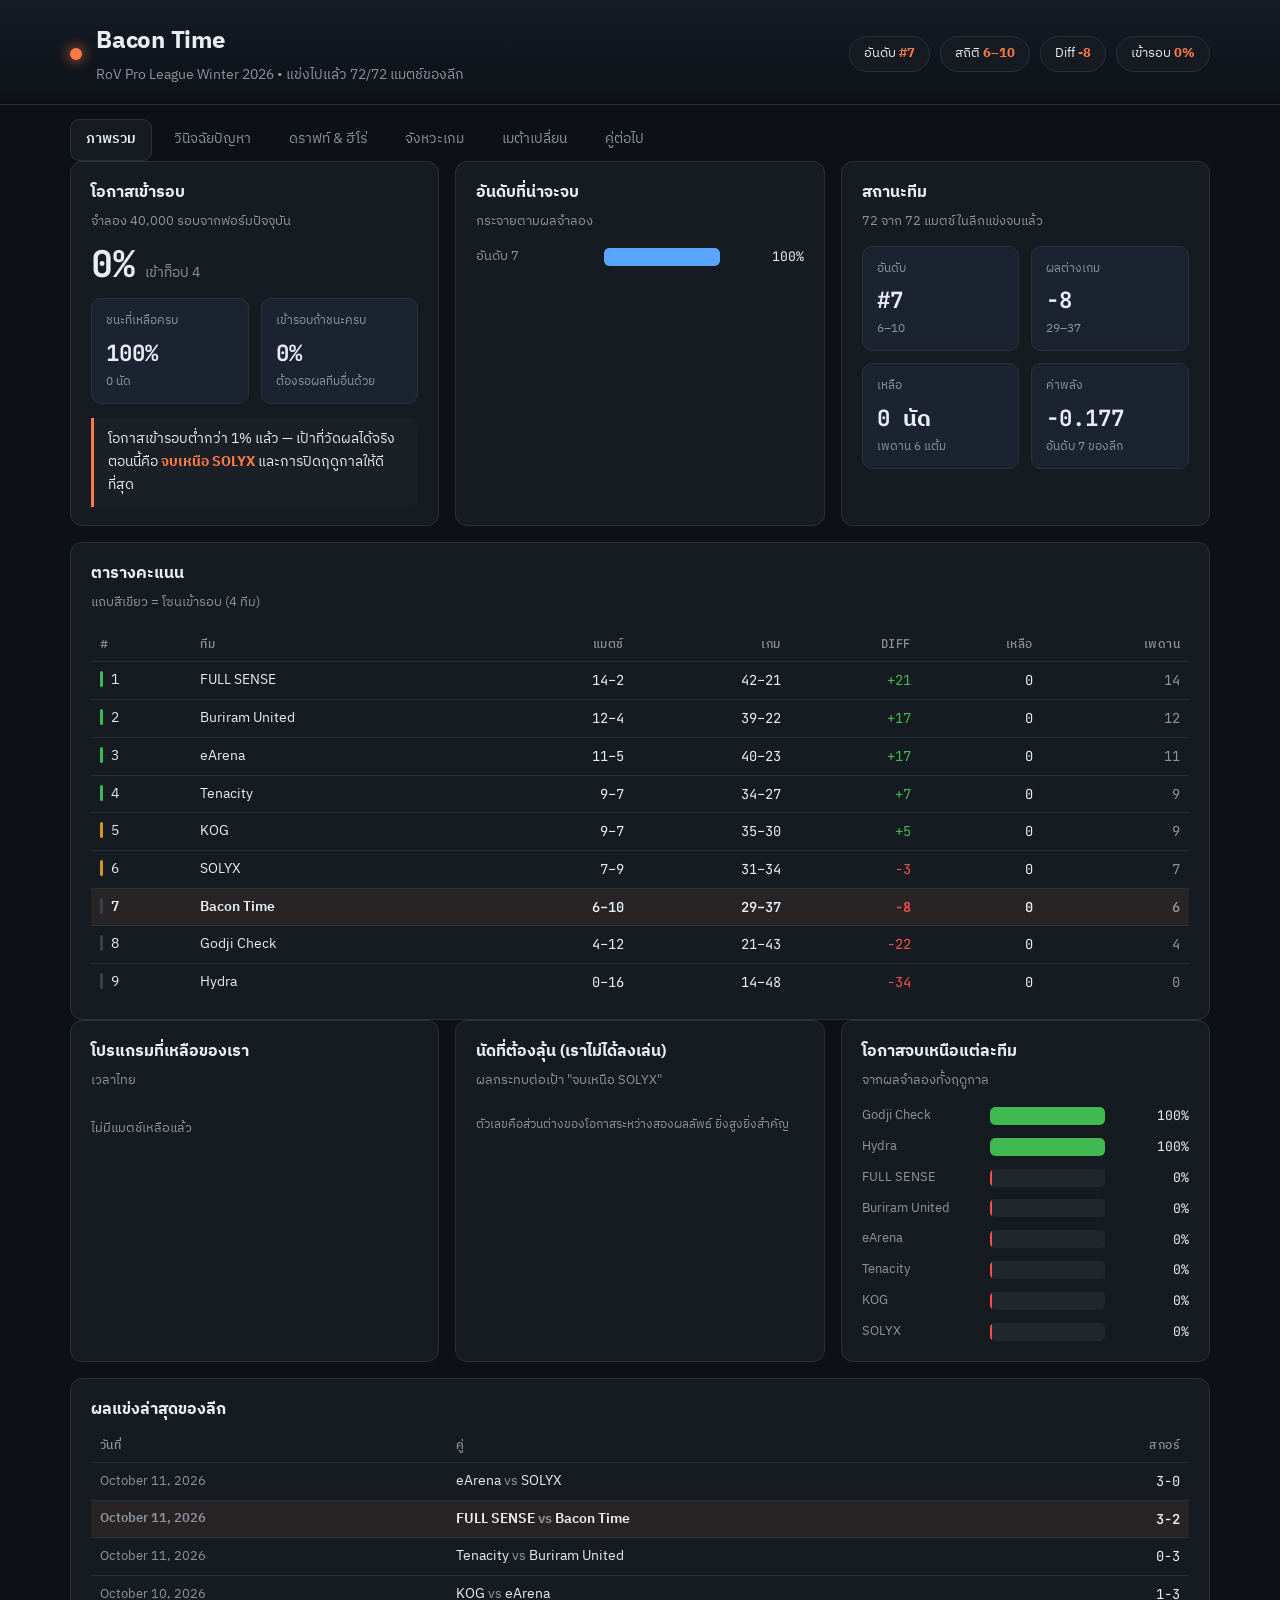
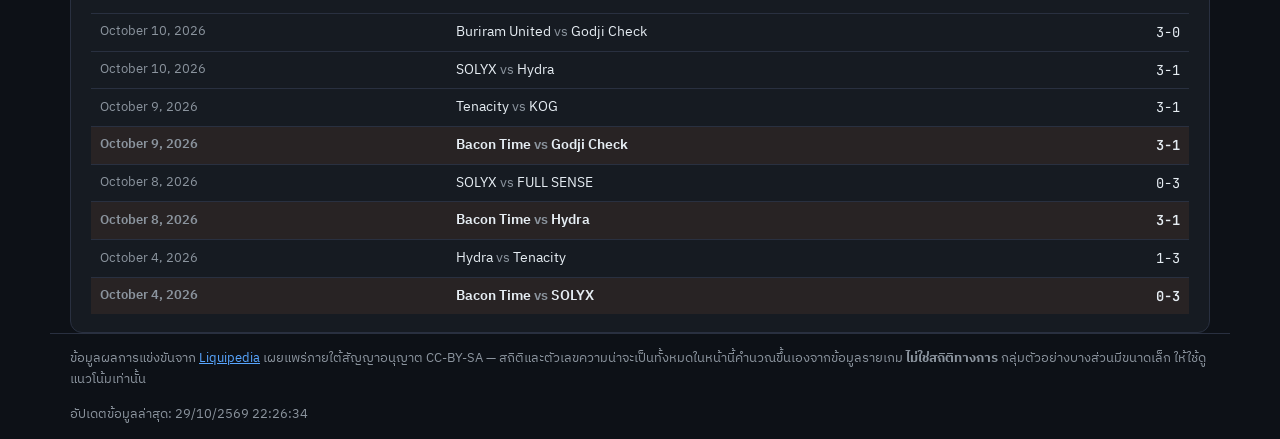
==== commit 6b00ad8f: "chore: update tracker data (2026-10-29 22:26 UTC)" ====
--- a/standalone.html
+++ b/standalone.html
@@ -153,7 +153,7 @@
   <p class="muted small" id="updatedAt"></p>
 </footer>
 
-<script>window.__STATS__ = {"meta": {"team": "Bacon Time", "tournament": "Winter 2026", "source": "Liquipedia (CC-BY-SA)", "source_url": "https://liquipedia.net/honorofkings/RoV_Pro_League/2026/Winter/Group_Stage", "updated_at": "2026-10-29T12:18:35+00:00", "played": 72, "total": 72, "playoff_slots": 4}, "standings": [{"team": "FULL SENSE", "w": 14, "l": 2, "gw": 42, "gl": 21, "diff": 21, "points": 14, "remaining": 0, "rank": 1, "max_points": 14}, {"team": "Buriram United", "w": 12, "l": 4, "gw": 39, "gl": 22, "diff": 17, "points": 12, "remaining": 0, "rank": 2, "max_points": 12}, {"team": "eArena", "w": 11, "l": 5, "gw": 40, "gl": 23, "diff": 17, "points": 11, "remaining": 0, "rank": 3, "max_points": 11}, {"team": "Tenacity", "w": 9, "l": 7, "gw": 34, "gl": 27, "diff": 7, "points": 9, "remaining": 0, "rank": 4, "max_points": 9}, {"team": "KOG", "w": 9, "l": 7, "gw": 35, "gl": 30, "diff": 5, "points": 9, "remaining": 0, "rank": 5, "max_points": 9}, {"team": "SOLYX", "w": 7, "l": 9, "gw": 31, "gl": 34, "diff": -3, "points": 7, "remaining": 0, "rank": 6, "max_points": 7}, {"team": "Bacon Time", "w": 6, "l": 10, "gw": 29, "gl": 37, "diff": -8, "points": 6, "remaining": 0, "rank": 7, "max_points": 6}, {"team": "Godji Check", "w": 4, "l": 12, "gw": 21, "gl": 43, "diff": -22, "points": 4, "remaining": 0, "rank": 8, "max_points": 4}, {"team": "Hydra", "w": 0, "l": 16, "gw": 14, "gl": 48, "diff": -34, "points": 0, "remaining": 0, "rank": 9, "max_points": 0}], "ratings": {"FULL SENSE": 0.639, "Buriram United": 0.511, "eArena": 0.532, "Tenacity": 0.237, "KOG": 0.165, "SOLYX": -0.096, "Bacon Time": -0.177, "Godji Check": -0.688, "Hydra": -1.123}, "diagnostics": {"series": [{"opponent": "eArena", "date": "August 23, 2026", "flow": "LWLL", "score": "1-3", "won": false}, {"opponent": "Godji Check", "date": "August 27, 2026", "flow": "LWWW", "score": "3-1", "won": true}, {"opponent": "SOLYX", "date": "August 29, 2026", "flow": "WLWLW", "score": "3-2", "won": true}, {"opponent": "Tenacity", "date": "August 30, 2026", "flow": "LLL", "score": "0-3", "won": false}, {"opponent": "Hydra", "date": "September 3, 2026", "flow": "WWW", "score": "3-0", "won": true}, {"opponent": "Buriram United", "date": "September 6, 2026", "flow": "LLL", "score": "0-3", "won": false}, {"opponent": "FULL SENSE", "date": "September 11, 2026", "flow": "WWLLL", "score": "2-3", "won": false}, {"opponent": "KOG", "date": "September 13, 2026", "flow": "LWLWW", "score": "3-2", "won": true}, {"opponent": "Tenacity", "date": "September 19, 2026", "flow": "LLWL", "score": "1-3", "won": false}, {"opponent": "Buriram United", "date": "September 27, 2026", "flow": "LWLWL", "score": "2-3", "won": false}, {"opponent": "eArena", "date": "September 28, 2026", "flow": "LLWWL", "score": "2-3", "won": false}, {"opponent": "KOG", "date": "October 2, 2026", "flow": "WLLL", "score": "1-3", "won": false}, {"opponent": "SOLYX", "date": "October 4, 2026", "flow": "LLL", "score": "0-3", "won": false}, {"opponent": "Hydra", "date": "October 8, 2026", "flow": "WWLW", "score": "3-1", "won": true}, {"opponent": "Godji Check", "date": "October 9, 2026", "flow": "LWWW", "score": "3-1", "won": true}, {"opponent": "FULL SENSE", "date": "October 11, 2026", "flow": "LLWWL", "score": "2-3", "won": false}], "by_game_no": [{"game": 1, "n": 16, "w": 5, "wr": 31, "league_wr": 50}, {"game": 2, "n": 16, "w": 8, "wr": 50, "league_wr": 50}, {"game": 3, "n": 16, "w": 7, "wr": 44, "league_wr": 50}, {"game": 4, "n": 12, "w": 7, "wr": 58, "league_wr": 50}, {"game": 5, "n": 6, "w": 2, "wr": 33, "league_wr": 50}], "by_length": [{"label": "ต่ำกว่า 12 นาที", "n": 7, "w": 4, "wr": 57, "league_wr": 50}, {"label": "12–16 นาที", "n": 21, "w": 8, "wr": 38, "league_wr": 50}, {"label": "16–20 นาที", "n": 27, "w": 14, "wr": 52, "league_wr": 50}, {"label": "เกิน 20 นาที", "n": 11, "w": 3, "wr": 27, "league_wr": 50}], "sides": {"blue": {"n": 38, "w": 16, "wr": 42, "league_wr": 53}, "red": {"n": 28, "w": 13, "wr": 46, "league_wr": 47}}, "closeout": {"n": 8, "w": 4, "wr": 50}, "deciders": {"n": 6, "w": 2}, "trailing": {"n": 37, "w": 17, "wr": 46}, "leading": {"n": 13, "w": 7, "wr": 54}, "tiers": {"top": {"mw": 1, "ml": 9, "gw": 14, "gl": 29, "wr": 33}, "bottom": {"mw": 5, "ml": 1, "gw": 15, "gl": 8, "wr": 65}, "top_teams": ["Buriram United", "FULL SENSE", "KOG", "Tenacity", "eArena"]}}, "heroes": {"pool": [{"hero": "airi", "n": 9, "w": 7, "wr": 78, "league_wr": 51, "edge": 27}, {"hero": "toro", "n": 7, "w": 5, "wr": 71, "league_wr": 53, "edge": 18}, {"hero": "maloch", "n": 9, "w": 6, "wr": 67, "league_wr": 52, "edge": 15}, {"hero": "murad", "n": 3, "w": 2, "wr": 67, "league_wr": 45, "edge": 22}, {"hero": "rouie", "n": 8, "w": 5, "wr": 62, "league_wr": 57, "edge": 5}, {"hero": "wiro", "n": 10, "w": 6, "wr": 60, "league_wr": 43, "edge": 17}, {"hero": "mganga", "n": 5, "w": 3, "wr": 60, "league_wr": 35, "edge": 25}, {"hero": "lorion", "n": 14, "w": 8, "wr": 57, "league_wr": 52, "edge": 5}, {"hero": "violet", "n": 15, "w": 8, "wr": 53, "league_wr": 55, "edge": -2}, {"hero": "ryoma", "n": 12, "w": 6, "wr": 50, "league_wr": 58, "edge": -8}, {"hero": "astrid", "n": 12, "w": 6, "wr": 50, "league_wr": 57, "edge": -7}, {"hero": "ybneth", "n": 12, "w": 6, "wr": 50, "league_wr": 59, "edge": -9}, {"hero": "tachi", "n": 10, "w": 5, "wr": 50, "league_wr": 50, "edge": 0}, {"hero": "sinestrea", "n": 8, "w": 4, "wr": 50, "league_wr": 63, "edge": -13}, {"hero": "valhein", "n": 4, "w": 2, "wr": 50, "league_wr": 54, "edge": -4}, {"hero": "biron", "n": 4, "w": 2, "wr": 50, "league_wr": 56, "edge": -6}, {"hero": "iggy", "n": 4, "w": 2, "wr": 50, "league_wr": 62, "edge": -12}, {"hero": "billow", "n": 15, "w": 7, "wr": 47, "league_wr": 42, "edge": 5}, {"hero": "elandorr", "n": 13, "w": 6, "wr": 46, "league_wr": 50, "edge": -4}, {"hero": "annette", "n": 9, "w": 4, "wr": 44, "league_wr": 55, "edge": -11}, {"hero": "flowborn", "n": 9, "w": 4, "wr": 44, "league_wr": 45, "edge": -1}, {"hero": "alice", "n": 5, "w": 2, "wr": 40, "league_wr": 56, "edge": -16}, {"hero": "marja", "n": 13, "w": 5, "wr": 38, "league_wr": 45, "edge": -7}, {"hero": "capheny", "n": 8, "w": 3, "wr": 38, "league_wr": 51, "edge": -13}, {"hero": "teemee", "n": 8, "w": 3, "wr": 38, "league_wr": 42, "edge": -4}, {"hero": "skud", "n": 6, "w": 2, "wr": 33, "league_wr": 51, "edge": -18}, {"hero": "zata", "n": 3, "w": 1, "wr": 33, "league_wr": 52, "edge": -19}, {"hero": "mina", "n": 3, "w": 1, "wr": 33, "league_wr": 55, "edge": -22}, {"hero": "nakroth", "n": 3, "w": 1, "wr": 33, "league_wr": 43, "edge": -10}, {"hero": "thane", "n": 7, "w": 2, "wr": 29, "league_wr": 51, "edge": -22}, {"hero": "qi", "n": 4, "w": 1, "wr": 25, "league_wr": 49, "edge": -24}, {"hero": "wisp", "n": 4, "w": 1, "wr": 25, "league_wr": 49, "edge": -24}, {"hero": "zephys", "n": 4, "w": 1, "wr": 25, "league_wr": 30, "edge": -5}, {"hero": "dolia", "n": 4, "w": 1, "wr": 25, "league_wr": 49, "edge": -24}, {"hero": "liliana", "n": 4, "w": 1, "wr": 25, "league_wr": 45, "edge": -20}, {"hero": "stuart", "n": 9, "w": 2, "wr": 22, "league_wr": 47, "edge": -25}, {"hero": "tamyn", "n": 5, "w": 1, "wr": 20, "league_wr": 58, "edge": -38}, {"hero": "yue", "n": 5, "w": 1, "wr": 20, "league_wr": 46, "edge": -26}, {"hero": "riktor", "n": 6, "w": 1, "wr": 17, "league_wr": 36, "edge": -19}, {"hero": "cresht", "n": 6, "w": 0, "wr": 0, "league_wr": 49, "edge": -49}, {"hero": "taara", "n": 4, "w": 0, "wr": 0, "league_wr": 46, "edge": -46}, {"hero": "ignis", "n": 3, "w": 0, "wr": 0, "league_wr": 28, "edge": -28}], "targeted": [{"hero": "tamyn", "n": 29, "of": 66, "rate": 44, "league_rate": 34, "gap": 10}, {"hero": "annette", "n": 9, "of": 66, "rate": 14, "league_rate": 9, "gap": 5}, {"hero": "enzo", "n": 5, "of": 66, "rate": 8, "league_rate": 4, "gap": 4}, {"hero": "yue", "n": 5, "of": 66, "rate": 8, "league_rate": 3, "gap": 4}, {"hero": "skud", "n": 6, "of": 66, "rate": 9, "league_rate": 6, "gap": 3}, {"hero": "alice", "n": 6, "of": 66, "rate": 9, "league_rate": 6, "gap": 3}, {"hero": "hayate", "n": 6, "of": 66, "rate": 9, "league_rate": 6, "gap": 3}, {"hero": "maloch", "n": 8, "of": 66, "rate": 12, "league_rate": 10, "gap": 2}, {"hero": "mganga", "n": 5, "of": 66, "rate": 8, "league_rate": 5, "gap": 2}, {"hero": "omen", "n": 8, "of": 66, "rate": 12, "league_rate": 10, "gap": 2}], "punished": [{"hero": "alice", "n": 7, "w": 6, "wr": 86}, {"hero": "elandorr", "n": 10, "w": 8, "wr": 80}, {"hero": "ryoma", "n": 5, "w": 4, "wr": 80}, {"hero": "liliana", "n": 9, "w": 7, "wr": 78}, {"hero": "tamyn", "n": 8, "w": 6, "wr": 75}, {"hero": "maloch", "n": 4, "w": 3, "wr": 75}, {"hero": "valhein", "n": 4, "w": 3, "wr": 75}, {"hero": "toro", "n": 11, "w": 8, "wr": 73}, {"hero": "iggy", "n": 7, "w": 5, "wr": 71}, {"hero": "ybneth", "n": 9, "w": 6, "wr": 67}], "untapped": [{"hero": "iggy", "league_n": 63, "league_wr": 62, "presence": 29, "team_n": 4}, {"hero": "chaugnar", "league_n": 20, "league_wr": 60, "presence": 13, "team_n": 1}, {"hero": "ryoma", "league_n": 62, "league_wr": 58, "presence": 32, "team_n": 12}, {"hero": "krizzix", "league_n": 14, "league_wr": 57, "presence": 10, "team_n": 0}, {"hero": "biron", "league_n": 57, "league_wr": 56, "presence": 20, "team_n": 4}, {"hero": "alice", "league_n": 48, "league_wr": 56, "presence": 29, "team_n": 5}, {"hero": "mina", "league_n": 51, "league_wr": 55, "presence": 35, "team_n": 3}, {"hero": "annette", "league_n": 64, "league_wr": 55, "presence": 41, "team_n": 9}, {"hero": "violet", "league_n": 64, "league_wr": 55, "presence": 26, "team_n": 15}, {"hero": "zuka", "league_n": 26, "league_wr": 54, "presence": 9, "team_n": 1}, {"hero": "valhein", "league_n": 41, "league_wr": 54, "presence": 31, "team_n": 4}, {"hero": "elsu", "league_n": 19, "league_wr": 53, "presence": 10, "team_n": 1}], "team_bans": [{"hero": "rouie", "n": 22}, {"hero": "sinestrea", "n": 20}, {"hero": "dolia", "n": 18}, {"hero": "marja", "n": 17}, {"hero": "ybneth", "n": 17}, {"hero": "astrid", "n": 17}, {"hero": "florentino", "n": 14}, {"hero": "tamyn", "n": 13}, {"hero": "omen", "n": 9}, {"hero": "zata", "n": 8}], "tempo_index": {"skud": 16.0, "edras": 17.8, "rouie": 17.6, "capheny": 16.1, "toro": 17.1, "biron": 16.5, "billow": 17.0, "lorion": 17.0, "elandorr": 16.4, "enzo": 15.8, "florentino": 15.2, "butterfly": 14.1, "ignis": 16.1, "flowborn": 17.3, "airi": 15.1, "tachi": 16.9, "alice": 16.1, "violet": 16.6, "wiro": 17.5, "ryoma": 16.6, "astrid": 17.0, "liliana": 16.3, "teemee": 16.8, "riktor": 17.5, "sinestrea": 16.2, "zata": 16.3, "dolia": 15.8, "marja": 16.1, "yue": 15.4, "valhein": 14.5, "krizzix": 16.0, "murad": 15.3, "tamyn": 16.0, "annette": 16.1, "stuart": 16.2, "maloch": 16.8, "ybneth": 16.3, "hayate": 16.0, "zephys": 16.6, "wisp": 16.5, "mina": 17.2, "cresht": 15.0, "qi": 15.4, "keera": 13.9, "goverra": 14.3, "elsu": 19.5, "thane": 16.9, "yena": 17.8, "taara": 17.2, "omen": 16.2, "chaugnar": 14.6, "iggy": 16.6, "nakroth": 15.8, "mganga": 14.5, "zuka": 15.5, "baldum": 14.5, "dyadia": 18.0, "fennik": 18.8, "darcy": 17.3}, "fast_heroes": [{"hero": "krizzix", "short_wr": 75, "short_n": 8, "long_wr": 33, "long_n": 6, "swing": 42}, {"hero": "enzo", "short_wr": 64, "short_n": 11, "long_wr": 25, "long_n": 12, "swing": 39}, {"hero": "baldum", "short_wr": 56, "short_n": 9, "long_wr": 20, "long_n": 5, "swing": 36}, {"hero": "flowborn", "short_wr": 65, "short_n": 31, "long_wr": 33, "long_n": 46, "swing": 32}, {"hero": "rouie", "short_wr": 75, "short_n": 20, "long_wr": 45, "long_n": 31, "swing": 30}, {"hero": "teemee", "short_wr": 57, "short_n": 21, "long_wr": 27, "long_n": 22, "swing": 30}, {"hero": "yena", "short_wr": 57, "short_n": 7, "long_wr": 36, "long_n": 14, "swing": 21}, {"hero": "tamyn", "short_wr": 67, "short_n": 30, "long_wr": 50, "long_n": 30, "swing": 17}], "slow_heroes": [{"hero": "elsu", "short_wr": 20, "short_n": 5, "long_wr": 64, "long_n": 14, "swing": -44}, {"hero": "murad", "short_wr": 27, "short_n": 11, "long_wr": 64, "long_n": 11, "swing": -37}, {"hero": "keera", "short_wr": 25, "short_n": 12, "long_wr": 60, "long_n": 5, "swing": -35}, {"hero": "mganga", "short_wr": 23, "short_n": 13, "long_wr": 57, "long_n": 7, "swing": -34}, {"hero": "chaugnar", "short_wr": 50, "short_n": 14, "long_wr": 83, "long_n": 6, "swing": -33}, {"hero": "dolia", "short_wr": 38, "short_n": 37, "long_wr": 61, "long_n": 33, "swing": -23}, {"hero": "wisp", "short_wr": 37, "short_n": 27, "long_wr": 59, "long_n": 32, "swing": -22}, {"hero": "yue", "short_wr": 37, "short_n": 27, "long_wr": 57, "long_n": 23, "swing": -20}], "total_games": 285, "team_games": 66}, "tempo": {"team": {"faster": {"n": 15, "w": 5, "wr": 33}, "even": {"n": 31, "w": 15, "wr": 48}, "slower": {"n": 20, "w": 9, "wr": 45}}, "league": {"faster": {"n": 167, "w": 88, "wr": 53}, "even": {"n": 236, "w": 118, "wr": 50}, "slower": {"n": 167, "w": 79, "wr": 47}}, "slow_comp_by_team": [{"team": "eArena", "n": 19, "w": 12, "wr": 63}, {"team": "FULL SENSE", "n": 14, "w": 8, "wr": 57}, {"team": "Tenacity", "n": 14, "w": 8, "wr": 57}, {"team": "Buriram United", "n": 18, "w": 10, "wr": 56}, {"team": "Godji Check", "n": 15, "w": 7, "wr": 47}, {"team": "Bacon Time", "n": 20, "w": 9, "wr": 45}, {"team": "SOLYX", "n": 30, "w": 13, "wr": 43}, {"team": "KOG", "n": 15, "w": 5, "wr": 33}, {"team": "Hydra", "n": 22, "w": 7, "wr": 32}], "games": [{"opponent": "eArena", "ours": 16.4, "theirs": 16.7, "kind": "even", "minutes": 17.2, "won": false}, {"opponent": "eArena", "ours": 17.1, "theirs": 16.2, "kind": "slower", "minutes": 19.5, "won": true}, {"opponent": "eArena", "ours": 15.8, "theirs": 16.2, "kind": "faster", "minutes": 13.3, "won": false}, {"opponent": "eArena", "ours": 16.2, "theirs": 16.9, "kind": "faster", "minutes": 18.4, "won": false}, {"opponent": "Godji Check", "ours": 16.4, "theirs": 16.6, "kind": "even", "minutes": 16.7, "won": false}, {"opponent": "Godji Check", "ours": 16.4, "theirs": 16.0, "kind": "slower", "minutes": 20.0, "won": true}, {"opponent": "Godji Check", "ours": 16.3, "theirs": 16.6, "kind": "even", "minutes": 26.2, "won": true}, {"opponent": "Godji Check", "ours": 16.7, "theirs": 16.7, "kind": "even", "minutes": 13.3, "won": true}, {"opponent": "SOLYX", "ours": 16.6, "theirs": 16.3, "kind": "slower", "minutes": 17.1, "won": true}, {"opponent": "SOLYX", "ours": 16.9, "theirs": 16.7, "kind": "even", "minutes": 29.1, "won": false}, {"opponent": "SOLYX", "ours": 16.8, "theirs": 16.8, "kind": "even", "minutes": 19.5, "won": true}, {"opponent": "SOLYX", "ours": 16.2, "theirs": 16.1, "kind": "even", "minutes": 20.4, "won": false}, {"opponent": "SOLYX", "ours": 16.7, "theirs": 16.5, "kind": "even", "minutes": 11.5, "won": true}, {"opponent": "Tenacity", "ours": 16.3, "theirs": 15.9, "kind": "slower", "minutes": 16.1, "won": false}, {"opponent": "Tenacity", "ours": 16.9, "theirs": 16.1, "kind": "slower", "minutes": 16.2, "won": false}, {"opponent": "Tenacity", "ours": 16.4, "theirs": 17.0, "kind": "faster", "minutes": 14.8, "won": false}, {"opponent": "Hydra", "ours": 16.1, "theirs": 15.9, "kind": "even", "minutes": 16.5, "won": true}, {"opponent": "Hydra", "ours": 15.9, "theirs": 15.6, "kind": "even", "minutes": 15.3, "won": true}, {"opponent": "Hydra", "ours": 16.4, "theirs": 17.6, "kind": "faster", "minutes": 19.3, "won": true}, {"opponent": "Buriram United", "ours": 16.3, "theirs": 16.2, "kind": "even", "minutes": 13.4, "won": false}, {"opponent": "Buriram United", "ours": 16.5, "theirs": 15.9, "kind": "slower", "minutes": 21.9, "won": false}, {"opponent": "Buriram United", "ours": 16.6, "theirs": 16.7, "kind": "even", "minutes": 14.3, "won": false}, {"opponent": "FULL SENSE", "ours": 16.0, "theirs": 16.2, "kind": "even", "minutes": 12.8, "won": true}, {"opponent": "FULL SENSE", "ours": 16.3, "theirs": 16.5, "kind": "even", "minutes": 18.9, "won": true}, {"opponent": "FULL SENSE", "ours": 16.9, "theirs": 16.5, "kind": "slower", "minutes": 21.2, "won": false}, {"opponent": "FULL SENSE", "ours": 16.3, "theirs": 16.5, "kind": "even", "minutes": 26.2, "won": false}, {"opponent": "FULL SENSE", "ours": 16.2, "theirs": 15.5, "kind": "slower", "minutes": 12.4, "won": false}, {"opponent": "KOG", "ours": 16.5, "theirs": 16.0, "kind": "slower", "minutes": 13.8, "won": false}, {"opponent": "KOG", "ours": 16.4, "theirs": 16.9, "kind": "faster", "minutes": 22.3, "won": true}, {"opponent": "KOG", "ours": 16.0, "theirs": 15.9, "kind": "even", "minutes": 12.8, "won": false}, {"opponent": "KOG", "ours": 15.9, "theirs": 15.9, "kind": "even", "minutes": 13.2, "won": true}, {"opponent": "KOG", "ours": 16.9, "theirs": 16.5, "kind": "slower", "minutes": 19.0, "won": true}, {"opponent": "Tenacity", "ours": 16.7, "theirs": 16.3, "kind": "slower", "minutes": 18.4, "won": false}, {"opponent": "Tenacity", "ours": 16.7, "theirs": 16.4, "kind": "slower", "minutes": 19.5, "won": false}, {"opponent": "Tenacity", "ours": 16.5, "theirs": 17.3, "kind": "faster", "minutes": 16.8, "won": true}, {"opponent": "Tenacity", "ours": 16.6, "theirs": 16.2, "kind": "slower", "minutes": 16.3, "won": false}, {"opponent": "Buriram United", "ours": 16.6, "theirs": 16.8, "kind": "even", "minutes": 19.8, "won": false}, {"opponent": "Buriram United", "ours": 17.0, "theirs": 15.0, "kind": "slower", "minutes": 10.7, "won": true}, {"opponent": "Buriram United", "ours": 16.7, "theirs": 16.5, "kind": "even", "minutes": 10.4, "won": false}, {"opponent": "Buriram United", "ours": 16.6, "theirs": 16.4, "kind": "even", "minutes": 13.5, "won": true}, {"opponent": "Buriram United", "ours": 15.9, "theirs": 16.4, "kind": "faster", "minutes": 13.3, "won": false}, {"opponent": "eArena", "ours": 16.9, "theirs": 16.6, "kind": "slower", "minutes": 14.2, "won": false}, {"opponent": "eArena", "ours": 16.5, "theirs": 16.1, "kind": "slower", "minutes": 11.3, "won": false}, {"opponent": "eArena", "ours": 16.4, "theirs": 16.7, "kind": "even", "minutes": 17.5, "won": true}, {"opponent": "eArena", "ours": 16.6, "theirs": 16.6, "kind": "even", "minutes": 17.1, "won": true}, {"opponent": "eArena", "ours": 15.8, "theirs": 16.6, "kind": "faster", "minutes": 18.5, "won": false}, {"opponent": "KOG", "ours": 16.5, "theirs": 16.4, "kind": "even", "minutes": 13.4, "won": true}, {"opponent": "KOG", "ours": 16.1, "theirs": 16.2, "kind": "even", "minutes": 16.3, "won": false}, {"opponent": "KOG", "ours": 16.6, "theirs": 16.6, "kind": "even", "minutes": 10.3, "won": false}, {"opponent": "KOG", "ours": 16.1, "theirs": 16.7, "kind": "faster", "minutes": 16.9, "won": false}, {"opponent": "SOLYX", "ours": 16.4, "theirs": 16.6, "kind": "even", "minutes": 17.9, "won": false}, {"opponent": "SOLYX", "ours": 16.5, "theirs": 17.1, "kind": "faster", "minutes": 13.1, "won": false}, {"opponent": "SOLYX", "ours": 16.3, "theirs": 16.5, "kind": "even", "minutes": 21.4, "won": false}, {"opponent": "Hydra", "ours": 16.7, "theirs": 17.0, "kind": "even", "minutes": 19.9, "won": true}, {"opponent": "Hydra", "ours": 16.3, "theirs": 16.7, "kind": "faster", "minutes": 12.9, "won": true}, {"opponent": "Hydra", "ours": 16.1, "theirs": 16.2, "kind": "even", "minutes": 12.9, "won": false}, {"opponent": "Hydra", "ours": 16.5, "theirs": 16.2, "kind": "slower", "minutes": 11.8, "won": true}, {"opponent": "Godji Check", "ours": 16.5, "theirs": 16.9, "kind": "faster", "minutes": 25.4, "won": false}, {"opponent": "Godji Check", "ours": 16.8, "theirs": 15.8, "kind": "slower", "minutes": 11.3, "won": true}, {"opponent": "Godji Check", "ours": 16.8, "theirs": 16.0, "kind": "slower", "minutes": 12.4, "won": true}, {"opponent": "Godji Check", "ours": 16.9, "theirs": 15.8, "kind": "slower", "minutes": 17.8, "won": true}, {"opponent": "FULL SENSE", "ours": 16.7, "theirs": 17.4, "kind": "faster", "minutes": 34.9, "won": false}, {"opponent": "FULL SENSE", "ours": 15.8, "theirs": 16.1, "kind": "faster", "minutes": 15.1, "won": false}, {"opponent": "FULL SENSE", "ours": 16.3, "theirs": 16.8, "kind": "faster", "minutes": 22.9, "won": true}, {"opponent": "FULL SENSE", "ours": 16.7, "theirs": 16.8, "kind": "even", "minutes": 18.1, "won": true}, {"opponent": "FULL SENSE", "ours": 16.3, "theirs": 16.4, "kind": "even", "minutes": 13.4, "won": false}]}, "meta_shift": {"risers": [{"hero": "tamyn", "prev": 0, "cur": 88, "delta": 88, "team_prev": 0, "team_cur": 5}, {"hero": "astrid", "prev": 0, "cur": 73, "delta": 73, "team_prev": 0, "team_cur": 12}, {"hero": "flowborn", "prev": 0, "cur": 33, "delta": 33, "team_prev": 0, "team_cur": 9}, {"hero": "alice", "prev": 0, "cur": 29, "delta": 29, "team_prev": 0, "team_cur": 5}, {"hero": "maloch", "prev": 18, "cur": 40, "delta": 22, "team_prev": 2, "team_cur": 9}, {"hero": "ybneth", "prev": 44, "cur": 66, "delta": 21, "team_prev": 13, "team_cur": 12}, {"hero": "dolia", "prev": 53, "cur": 74, "delta": 21, "team_prev": 13, "team_cur": 4}, {"hero": "wiro", "prev": 2, "cur": 24, "delta": 21, "team_prev": 4, "team_cur": 10}, {"hero": "annette", "prev": 20, "cur": 41, "delta": 20, "team_prev": 4, "team_cur": 9}, {"hero": "violet", "prev": 9, "cur": 26, "delta": 17, "team_prev": 3, "team_cur": 15}, {"hero": "cresht", "prev": 7, "cur": 22, "delta": 15, "team_prev": 2, "team_cur": 6}, {"hero": "mina", "prev": 21, "cur": 35, "delta": 15, "team_prev": 4, "team_cur": 3}], "fallers": [{"hero": "toro", "prev": 63, "cur": 32, "delta": -32, "team_prev": 12, "team_cur": 7}, {"hero": "qi", "prev": 49, "cur": 17, "delta": -32, "team_prev": 3, "team_cur": 4}, {"hero": "zata", "prev": 70, "cur": 38, "delta": -32, "team_prev": 4, "team_cur": 3}, {"hero": "murad", "prev": 51, "cur": 19, "delta": -31, "team_prev": 6, "team_cur": 3}, {"hero": "keera", "prev": 36, "cur": 7, "delta": -29, "team_prev": 8, "team_cur": 0}, {"hero": "tachi", "prev": 60, "cur": 32, "delta": -28, "team_prev": 12, "team_cur": 10}, {"hero": "fennik", "prev": 30, "cur": 5, "delta": -25, "team_prev": 3, "team_cur": 0}, {"hero": "hayate", "prev": 57, "cur": 35, "delta": -22, "team_prev": 8, "team_cur": 2}, {"hero": "sinestrea", "prev": 94, "cur": 73, "delta": -21, "team_prev": 8, "team_cur": 8}, {"hero": "zephys", "prev": 32, "cur": 12, "delta": -21, "team_prev": 4, "team_cur": 4}], "adaptation": {"team_n": 99, "team_wr": 45, "league_n": 676, "league_wr": 54}, "lost_tools": [{"hero": "dolia", "prev": 13, "cur": 4}, {"hero": "keera", "prev": 8, "cur": 0}, {"hero": "natalya", "prev": 9, "cur": 1}, {"hero": "wisp", "prev": 11, "cur": 4}, {"hero": "hayate", "prev": 8, "cur": 2}, {"hero": "enzo", "prev": 7, "cur": 1}, {"hero": "volkath", "prev": 6, "cur": 0}, {"hero": "yena", "prev": 6, "cur": 2}, {"hero": "murad", "prev": 6, "cur": 3}], "prev_label": "Summer 2026", "cur_label": "Winter 2026"}, "odds": {"top4": 0.0, "win_out": 100.0, "top4_if_win_out": 0.0, "placement": {"7": 100.0}, "finish_above": [{"team": "Godji Check", "pct": 100.0}, {"team": "Hydra", "pct": 100.0}, {"team": "FULL SENSE", "pct": 0.0}, {"team": "Buriram United", "pct": 0.0}, {"team": "eArena", "pct": 0.0}, {"team": "Tenacity", "pct": 0.0}, {"team": "KOG", "pct": 0.0}, {"team": "SOLYX", "pct": 0.0}], "goal_mode": "rank", "goal_label": "จบเหนือ SOLYX", "rival": "SOLYX", "swing": [], "sims": 40000}, "schedule": [], "prep": [], "mvps": [{"player": "Opar", "n": 11}, {"player": "Bonus", "n": 7}, {"player": "Kimsensei", "n": 6}, {"player": "MarkKy", "n": 5}], "recent": [{"date": "October 4, 2026", "a": "Bacon Time", "b": "SOLYX", "score": "0-3"}, {"date": "October 4, 2026", "a": "Hydra", "b": "Tenacity", "score": "1-3"}, {"date": "October 8, 2026", "a": "Bacon Time", "b": "Hydra", "score": "3-1"}, {"date": "October 8, 2026", "a": "SOLYX", "b": "FULL SENSE", "score": "0-3"}, {"date": "October 9, 2026", "a": "Bacon Time", "b": "Godji Check", "score": "3-1"}, {"date": "October 9, 2026", "a": "Tenacity", "b": "KOG", "score": "3-1"}, {"date": "October 10, 2026", "a": "SOLYX", "b": "Hydra", "score": "3-1"}, {"date": "October 10, 2026", "a": "Buriram United", "b": "Godji Check", "score": "3-0"}, {"date": "October 10, 2026", "a": "KOG", "b": "eArena", "score": "1-3"}, {"date": "October 11, 2026", "a": "Tenacity", "b": "Buriram United", "score": "0-3"}, {"date": "October 11, 2026", "a": "FULL SENSE", "b": "Bacon Time", "score": "3-2"}, {"date": "October 11, 2026", "a": "eArena", "b": "SOLYX", "score": "3-0"}]};</script>
+<script>window.__STATS__ = {"meta": {"team": "Bacon Time", "tournament": "Winter 2026", "source": "Liquipedia (CC-BY-SA)", "source_url": "https://liquipedia.net/honorofkings/RoV_Pro_League/2026/Winter/Group_Stage", "updated_at": "2026-10-29T22:26:34+00:00", "played": 72, "total": 72, "playoff_slots": 4}, "standings": [{"team": "FULL SENSE", "w": 14, "l": 2, "gw": 42, "gl": 21, "diff": 21, "points": 14, "remaining": 0, "rank": 1, "max_points": 14}, {"team": "Buriram United", "w": 12, "l": 4, "gw": 39, "gl": 22, "diff": 17, "points": 12, "remaining": 0, "rank": 2, "max_points": 12}, {"team": "eArena", "w": 11, "l": 5, "gw": 40, "gl": 23, "diff": 17, "points": 11, "remaining": 0, "rank": 3, "max_points": 11}, {"team": "Tenacity", "w": 9, "l": 7, "gw": 34, "gl": 27, "diff": 7, "points": 9, "remaining": 0, "rank": 4, "max_points": 9}, {"team": "KOG", "w": 9, "l": 7, "gw": 35, "gl": 30, "diff": 5, "points": 9, "remaining": 0, "rank": 5, "max_points": 9}, {"team": "SOLYX", "w": 7, "l": 9, "gw": 31, "gl": 34, "diff": -3, "points": 7, "remaining": 0, "rank": 6, "max_points": 7}, {"team": "Bacon Time", "w": 6, "l": 10, "gw": 29, "gl": 37, "diff": -8, "points": 6, "remaining": 0, "rank": 7, "max_points": 6}, {"team": "Godji Check", "w": 4, "l": 12, "gw": 21, "gl": 43, "diff": -22, "points": 4, "remaining": 0, "rank": 8, "max_points": 4}, {"team": "Hydra", "w": 0, "l": 16, "gw": 14, "gl": 48, "diff": -34, "points": 0, "remaining": 0, "rank": 9, "max_points": 0}], "ratings": {"FULL SENSE": 0.639, "Buriram United": 0.511, "eArena": 0.532, "Tenacity": 0.237, "KOG": 0.165, "SOLYX": -0.096, "Bacon Time": -0.177, "Godji Check": -0.688, "Hydra": -1.123}, "diagnostics": {"series": [{"opponent": "eArena", "date": "August 23, 2026", "flow": "LWLL", "score": "1-3", "won": false}, {"opponent": "Godji Check", "date": "August 27, 2026", "flow": "LWWW", "score": "3-1", "won": true}, {"opponent": "SOLYX", "date": "August 29, 2026", "flow": "WLWLW", "score": "3-2", "won": true}, {"opponent": "Tenacity", "date": "August 30, 2026", "flow": "LLL", "score": "0-3", "won": false}, {"opponent": "Hydra", "date": "September 3, 2026", "flow": "WWW", "score": "3-0", "won": true}, {"opponent": "Buriram United", "date": "September 6, 2026", "flow": "LLL", "score": "0-3", "won": false}, {"opponent": "FULL SENSE", "date": "September 11, 2026", "flow": "WWLLL", "score": "2-3", "won": false}, {"opponent": "KOG", "date": "September 13, 2026", "flow": "LWLWW", "score": "3-2", "won": true}, {"opponent": "Tenacity", "date": "September 19, 2026", "flow": "LLWL", "score": "1-3", "won": false}, {"opponent": "Buriram United", "date": "September 27, 2026", "flow": "LWLWL", "score": "2-3", "won": false}, {"opponent": "eArena", "date": "September 28, 2026", "flow": "LLWWL", "score": "2-3", "won": false}, {"opponent": "KOG", "date": "October 2, 2026", "flow": "WLLL", "score": "1-3", "won": false}, {"opponent": "SOLYX", "date": "October 4, 2026", "flow": "LLL", "score": "0-3", "won": false}, {"opponent": "Hydra", "date": "October 8, 2026", "flow": "WWLW", "score": "3-1", "won": true}, {"opponent": "Godji Check", "date": "October 9, 2026", "flow": "LWWW", "score": "3-1", "won": true}, {"opponent": "FULL SENSE", "date": "October 11, 2026", "flow": "LLWWL", "score": "2-3", "won": false}], "by_game_no": [{"game": 1, "n": 16, "w": 5, "wr": 31, "league_wr": 50}, {"game": 2, "n": 16, "w": 8, "wr": 50, "league_wr": 50}, {"game": 3, "n": 16, "w": 7, "wr": 44, "league_wr": 50}, {"game": 4, "n": 12, "w": 7, "wr": 58, "league_wr": 50}, {"game": 5, "n": 6, "w": 2, "wr": 33, "league_wr": 50}], "by_length": [{"label": "ต่ำกว่า 12 นาที", "n": 7, "w": 4, "wr": 57, "league_wr": 50}, {"label": "12–16 นาที", "n": 21, "w": 8, "wr": 38, "league_wr": 50}, {"label": "16–20 นาที", "n": 27, "w": 14, "wr": 52, "league_wr": 50}, {"label": "เกิน 20 นาที", "n": 11, "w": 3, "wr": 27, "league_wr": 50}], "sides": {"blue": {"n": 38, "w": 16, "wr": 42, "league_wr": 53}, "red": {"n": 28, "w": 13, "wr": 46, "league_wr": 47}}, "closeout": {"n": 8, "w": 4, "wr": 50}, "deciders": {"n": 6, "w": 2}, "trailing": {"n": 37, "w": 17, "wr": 46}, "leading": {"n": 13, "w": 7, "wr": 54}, "tiers": {"top": {"mw": 1, "ml": 9, "gw": 14, "gl": 29, "wr": 33}, "bottom": {"mw": 5, "ml": 1, "gw": 15, "gl": 8, "wr": 65}, "top_teams": ["Buriram United", "FULL SENSE", "KOG", "Tenacity", "eArena"]}}, "heroes": {"pool": [{"hero": "airi", "n": 9, "w": 7, "wr": 78, "league_wr": 51, "edge": 27}, {"hero": "toro", "n": 7, "w": 5, "wr": 71, "league_wr": 53, "edge": 18}, {"hero": "maloch", "n": 9, "w": 6, "wr": 67, "league_wr": 52, "edge": 15}, {"hero": "murad", "n": 3, "w": 2, "wr": 67, "league_wr": 45, "edge": 22}, {"hero": "rouie", "n": 8, "w": 5, "wr": 62, "league_wr": 57, "edge": 5}, {"hero": "wiro", "n": 10, "w": 6, "wr": 60, "league_wr": 43, "edge": 17}, {"hero": "mganga", "n": 5, "w": 3, "wr": 60, "league_wr": 35, "edge": 25}, {"hero": "lorion", "n": 14, "w": 8, "wr": 57, "league_wr": 52, "edge": 5}, {"hero": "violet", "n": 15, "w": 8, "wr": 53, "league_wr": 55, "edge": -2}, {"hero": "ryoma", "n": 12, "w": 6, "wr": 50, "league_wr": 58, "edge": -8}, {"hero": "astrid", "n": 12, "w": 6, "wr": 50, "league_wr": 57, "edge": -7}, {"hero": "ybneth", "n": 12, "w": 6, "wr": 50, "league_wr": 59, "edge": -9}, {"hero": "tachi", "n": 10, "w": 5, "wr": 50, "league_wr": 50, "edge": 0}, {"hero": "sinestrea", "n": 8, "w": 4, "wr": 50, "league_wr": 63, "edge": -13}, {"hero": "valhein", "n": 4, "w": 2, "wr": 50, "league_wr": 54, "edge": -4}, {"hero": "biron", "n": 4, "w": 2, "wr": 50, "league_wr": 56, "edge": -6}, {"hero": "iggy", "n": 4, "w": 2, "wr": 50, "league_wr": 62, "edge": -12}, {"hero": "billow", "n": 15, "w": 7, "wr": 47, "league_wr": 42, "edge": 5}, {"hero": "elandorr", "n": 13, "w": 6, "wr": 46, "league_wr": 50, "edge": -4}, {"hero": "annette", "n": 9, "w": 4, "wr": 44, "league_wr": 55, "edge": -11}, {"hero": "flowborn", "n": 9, "w": 4, "wr": 44, "league_wr": 45, "edge": -1}, {"hero": "alice", "n": 5, "w": 2, "wr": 40, "league_wr": 56, "edge": -16}, {"hero": "marja", "n": 13, "w": 5, "wr": 38, "league_wr": 45, "edge": -7}, {"hero": "capheny", "n": 8, "w": 3, "wr": 38, "league_wr": 51, "edge": -13}, {"hero": "teemee", "n": 8, "w": 3, "wr": 38, "league_wr": 42, "edge": -4}, {"hero": "skud", "n": 6, "w": 2, "wr": 33, "league_wr": 51, "edge": -18}, {"hero": "zata", "n": 3, "w": 1, "wr": 33, "league_wr": 52, "edge": -19}, {"hero": "mina", "n": 3, "w": 1, "wr": 33, "league_wr": 55, "edge": -22}, {"hero": "nakroth", "n": 3, "w": 1, "wr": 33, "league_wr": 43, "edge": -10}, {"hero": "thane", "n": 7, "w": 2, "wr": 29, "league_wr": 51, "edge": -22}, {"hero": "qi", "n": 4, "w": 1, "wr": 25, "league_wr": 49, "edge": -24}, {"hero": "wisp", "n": 4, "w": 1, "wr": 25, "league_wr": 49, "edge": -24}, {"hero": "zephys", "n": 4, "w": 1, "wr": 25, "league_wr": 30, "edge": -5}, {"hero": "dolia", "n": 4, "w": 1, "wr": 25, "league_wr": 49, "edge": -24}, {"hero": "liliana", "n": 4, "w": 1, "wr": 25, "league_wr": 45, "edge": -20}, {"hero": "stuart", "n": 9, "w": 2, "wr": 22, "league_wr": 47, "edge": -25}, {"hero": "tamyn", "n": 5, "w": 1, "wr": 20, "league_wr": 58, "edge": -38}, {"hero": "yue", "n": 5, "w": 1, "wr": 20, "league_wr": 46, "edge": -26}, {"hero": "riktor", "n": 6, "w": 1, "wr": 17, "league_wr": 36, "edge": -19}, {"hero": "cresht", "n": 6, "w": 0, "wr": 0, "league_wr": 49, "edge": -49}, {"hero": "taara", "n": 4, "w": 0, "wr": 0, "league_wr": 46, "edge": -46}, {"hero": "ignis", "n": 3, "w": 0, "wr": 0, "league_wr": 28, "edge": -28}], "targeted": [{"hero": "tamyn", "n": 29, "of": 66, "rate": 44, "league_rate": 34, "gap": 10}, {"hero": "annette", "n": 9, "of": 66, "rate": 14, "league_rate": 9, "gap": 5}, {"hero": "enzo", "n": 5, "of": 66, "rate": 8, "league_rate": 4, "gap": 4}, {"hero": "yue", "n": 5, "of": 66, "rate": 8, "league_rate": 3, "gap": 4}, {"hero": "skud", "n": 6, "of": 66, "rate": 9, "league_rate": 6, "gap": 3}, {"hero": "alice", "n": 6, "of": 66, "rate": 9, "league_rate": 6, "gap": 3}, {"hero": "hayate", "n": 6, "of": 66, "rate": 9, "league_rate": 6, "gap": 3}, {"hero": "maloch", "n": 8, "of": 66, "rate": 12, "league_rate": 10, "gap": 2}, {"hero": "mganga", "n": 5, "of": 66, "rate": 8, "league_rate": 5, "gap": 2}, {"hero": "omen", "n": 8, "of": 66, "rate": 12, "league_rate": 10, "gap": 2}], "punished": [{"hero": "alice", "n": 7, "w": 6, "wr": 86}, {"hero": "elandorr", "n": 10, "w": 8, "wr": 80}, {"hero": "ryoma", "n": 5, "w": 4, "wr": 80}, {"hero": "liliana", "n": 9, "w": 7, "wr": 78}, {"hero": "tamyn", "n": 8, "w": 6, "wr": 75}, {"hero": "maloch", "n": 4, "w": 3, "wr": 75}, {"hero": "valhein", "n": 4, "w": 3, "wr": 75}, {"hero": "toro", "n": 11, "w": 8, "wr": 73}, {"hero": "iggy", "n": 7, "w": 5, "wr": 71}, {"hero": "ybneth", "n": 9, "w": 6, "wr": 67}], "untapped": [{"hero": "iggy", "league_n": 63, "league_wr": 62, "presence": 29, "team_n": 4}, {"hero": "chaugnar", "league_n": 20, "league_wr": 60, "presence": 13, "team_n": 1}, {"hero": "ryoma", "league_n": 62, "league_wr": 58, "presence": 32, "team_n": 12}, {"hero": "krizzix", "league_n": 14, "league_wr": 57, "presence": 10, "team_n": 0}, {"hero": "biron", "league_n": 57, "league_wr": 56, "presence": 20, "team_n": 4}, {"hero": "alice", "league_n": 48, "league_wr": 56, "presence": 29, "team_n": 5}, {"hero": "mina", "league_n": 51, "league_wr": 55, "presence": 35, "team_n": 3}, {"hero": "annette", "league_n": 64, "league_wr": 55, "presence": 41, "team_n": 9}, {"hero": "violet", "league_n": 64, "league_wr": 55, "presence": 26, "team_n": 15}, {"hero": "zuka", "league_n": 26, "league_wr": 54, "presence": 9, "team_n": 1}, {"hero": "valhein", "league_n": 41, "league_wr": 54, "presence": 31, "team_n": 4}, {"hero": "elsu", "league_n": 19, "league_wr": 53, "presence": 10, "team_n": 1}], "team_bans": [{"hero": "rouie", "n": 22}, {"hero": "sinestrea", "n": 20}, {"hero": "dolia", "n": 18}, {"hero": "marja", "n": 17}, {"hero": "ybneth", "n": 17}, {"hero": "astrid", "n": 17}, {"hero": "florentino", "n": 14}, {"hero": "tamyn", "n": 13}, {"hero": "omen", "n": 9}, {"hero": "zata", "n": 8}], "tempo_index": {"skud": 16.0, "edras": 17.8, "rouie": 17.6, "capheny": 16.1, "toro": 17.1, "biron": 16.5, "billow": 17.0, "lorion": 17.0, "elandorr": 16.4, "enzo": 15.8, "florentino": 15.2, "butterfly": 14.1, "ignis": 16.1, "flowborn": 17.3, "airi": 15.1, "tachi": 16.9, "alice": 16.1, "violet": 16.6, "wiro": 17.5, "ryoma": 16.6, "astrid": 17.0, "liliana": 16.3, "teemee": 16.8, "riktor": 17.5, "sinestrea": 16.2, "zata": 16.3, "dolia": 15.8, "marja": 16.1, "yue": 15.4, "valhein": 14.5, "krizzix": 16.0, "murad": 15.3, "tamyn": 16.0, "annette": 16.1, "stuart": 16.2, "maloch": 16.8, "ybneth": 16.3, "hayate": 16.0, "zephys": 16.6, "wisp": 16.5, "mina": 17.2, "cresht": 15.0, "qi": 15.4, "keera": 13.9, "goverra": 14.3, "elsu": 19.5, "thane": 16.9, "yena": 17.8, "taara": 17.2, "omen": 16.2, "chaugnar": 14.6, "iggy": 16.6, "nakroth": 15.8, "mganga": 14.5, "zuka": 15.5, "baldum": 14.5, "dyadia": 18.0, "fennik": 18.8, "darcy": 17.3}, "fast_heroes": [{"hero": "krizzix", "short_wr": 75, "short_n": 8, "long_wr": 33, "long_n": 6, "swing": 42}, {"hero": "enzo", "short_wr": 64, "short_n": 11, "long_wr": 25, "long_n": 12, "swing": 39}, {"hero": "baldum", "short_wr": 56, "short_n": 9, "long_wr": 20, "long_n": 5, "swing": 36}, {"hero": "flowborn", "short_wr": 65, "short_n": 31, "long_wr": 33, "long_n": 46, "swing": 32}, {"hero": "rouie", "short_wr": 75, "short_n": 20, "long_wr": 45, "long_n": 31, "swing": 30}, {"hero": "teemee", "short_wr": 57, "short_n": 21, "long_wr": 27, "long_n": 22, "swing": 30}, {"hero": "yena", "short_wr": 57, "short_n": 7, "long_wr": 36, "long_n": 14, "swing": 21}, {"hero": "tamyn", "short_wr": 67, "short_n": 30, "long_wr": 50, "long_n": 30, "swing": 17}], "slow_heroes": [{"hero": "elsu", "short_wr": 20, "short_n": 5, "long_wr": 64, "long_n": 14, "swing": -44}, {"hero": "murad", "short_wr": 27, "short_n": 11, "long_wr": 64, "long_n": 11, "swing": -37}, {"hero": "keera", "short_wr": 25, "short_n": 12, "long_wr": 60, "long_n": 5, "swing": -35}, {"hero": "mganga", "short_wr": 23, "short_n": 13, "long_wr": 57, "long_n": 7, "swing": -34}, {"hero": "chaugnar", "short_wr": 50, "short_n": 14, "long_wr": 83, "long_n": 6, "swing": -33}, {"hero": "dolia", "short_wr": 38, "short_n": 37, "long_wr": 61, "long_n": 33, "swing": -23}, {"hero": "wisp", "short_wr": 37, "short_n": 27, "long_wr": 59, "long_n": 32, "swing": -22}, {"hero": "yue", "short_wr": 37, "short_n": 27, "long_wr": 57, "long_n": 23, "swing": -20}], "total_games": 285, "team_games": 66}, "tempo": {"team": {"faster": {"n": 15, "w": 5, "wr": 33}, "even": {"n": 31, "w": 15, "wr": 48}, "slower": {"n": 20, "w": 9, "wr": 45}}, "league": {"faster": {"n": 167, "w": 88, "wr": 53}, "even": {"n": 236, "w": 118, "wr": 50}, "slower": {"n": 167, "w": 79, "wr": 47}}, "slow_comp_by_team": [{"team": "eArena", "n": 19, "w": 12, "wr": 63}, {"team": "FULL SENSE", "n": 14, "w": 8, "wr": 57}, {"team": "Tenacity", "n": 14, "w": 8, "wr": 57}, {"team": "Buriram United", "n": 18, "w": 10, "wr": 56}, {"team": "Godji Check", "n": 15, "w": 7, "wr": 47}, {"team": "Bacon Time", "n": 20, "w": 9, "wr": 45}, {"team": "SOLYX", "n": 30, "w": 13, "wr": 43}, {"team": "KOG", "n": 15, "w": 5, "wr": 33}, {"team": "Hydra", "n": 22, "w": 7, "wr": 32}], "games": [{"opponent": "eArena", "ours": 16.4, "theirs": 16.7, "kind": "even", "minutes": 17.2, "won": false}, {"opponent": "eArena", "ours": 17.1, "theirs": 16.2, "kind": "slower", "minutes": 19.5, "won": true}, {"opponent": "eArena", "ours": 15.8, "theirs": 16.2, "kind": "faster", "minutes": 13.3, "won": false}, {"opponent": "eArena", "ours": 16.2, "theirs": 16.9, "kind": "faster", "minutes": 18.4, "won": false}, {"opponent": "Godji Check", "ours": 16.4, "theirs": 16.6, "kind": "even", "minutes": 16.7, "won": false}, {"opponent": "Godji Check", "ours": 16.4, "theirs": 16.0, "kind": "slower", "minutes": 20.0, "won": true}, {"opponent": "Godji Check", "ours": 16.3, "theirs": 16.6, "kind": "even", "minutes": 26.2, "won": true}, {"opponent": "Godji Check", "ours": 16.7, "theirs": 16.7, "kind": "even", "minutes": 13.3, "won": true}, {"opponent": "SOLYX", "ours": 16.6, "theirs": 16.3, "kind": "slower", "minutes": 17.1, "won": true}, {"opponent": "SOLYX", "ours": 16.9, "theirs": 16.7, "kind": "even", "minutes": 29.1, "won": false}, {"opponent": "SOLYX", "ours": 16.8, "theirs": 16.8, "kind": "even", "minutes": 19.5, "won": true}, {"opponent": "SOLYX", "ours": 16.2, "theirs": 16.1, "kind": "even", "minutes": 20.4, "won": false}, {"opponent": "SOLYX", "ours": 16.7, "theirs": 16.5, "kind": "even", "minutes": 11.5, "won": true}, {"opponent": "Tenacity", "ours": 16.3, "theirs": 15.9, "kind": "slower", "minutes": 16.1, "won": false}, {"opponent": "Tenacity", "ours": 16.9, "theirs": 16.1, "kind": "slower", "minutes": 16.2, "won": false}, {"opponent": "Tenacity", "ours": 16.4, "theirs": 17.0, "kind": "faster", "minutes": 14.8, "won": false}, {"opponent": "Hydra", "ours": 16.1, "theirs": 15.9, "kind": "even", "minutes": 16.5, "won": true}, {"opponent": "Hydra", "ours": 15.9, "theirs": 15.6, "kind": "even", "minutes": 15.3, "won": true}, {"opponent": "Hydra", "ours": 16.4, "theirs": 17.6, "kind": "faster", "minutes": 19.3, "won": true}, {"opponent": "Buriram United", "ours": 16.3, "theirs": 16.2, "kind": "even", "minutes": 13.4, "won": false}, {"opponent": "Buriram United", "ours": 16.5, "theirs": 15.9, "kind": "slower", "minutes": 21.9, "won": false}, {"opponent": "Buriram United", "ours": 16.6, "theirs": 16.7, "kind": "even", "minutes": 14.3, "won": false}, {"opponent": "FULL SENSE", "ours": 16.0, "theirs": 16.2, "kind": "even", "minutes": 12.8, "won": true}, {"opponent": "FULL SENSE", "ours": 16.3, "theirs": 16.5, "kind": "even", "minutes": 18.9, "won": true}, {"opponent": "FULL SENSE", "ours": 16.9, "theirs": 16.5, "kind": "slower", "minutes": 21.2, "won": false}, {"opponent": "FULL SENSE", "ours": 16.3, "theirs": 16.5, "kind": "even", "minutes": 26.2, "won": false}, {"opponent": "FULL SENSE", "ours": 16.2, "theirs": 15.5, "kind": "slower", "minutes": 12.4, "won": false}, {"opponent": "KOG", "ours": 16.5, "theirs": 16.0, "kind": "slower", "minutes": 13.8, "won": false}, {"opponent": "KOG", "ours": 16.4, "theirs": 16.9, "kind": "faster", "minutes": 22.3, "won": true}, {"opponent": "KOG", "ours": 16.0, "theirs": 15.9, "kind": "even", "minutes": 12.8, "won": false}, {"opponent": "KOG", "ours": 15.9, "theirs": 15.9, "kind": "even", "minutes": 13.2, "won": true}, {"opponent": "KOG", "ours": 16.9, "theirs": 16.5, "kind": "slower", "minutes": 19.0, "won": true}, {"opponent": "Tenacity", "ours": 16.7, "theirs": 16.3, "kind": "slower", "minutes": 18.4, "won": false}, {"opponent": "Tenacity", "ours": 16.7, "theirs": 16.4, "kind": "slower", "minutes": 19.5, "won": false}, {"opponent": "Tenacity", "ours": 16.5, "theirs": 17.3, "kind": "faster", "minutes": 16.8, "won": true}, {"opponent": "Tenacity", "ours": 16.6, "theirs": 16.2, "kind": "slower", "minutes": 16.3, "won": false}, {"opponent": "Buriram United", "ours": 16.6, "theirs": 16.8, "kind": "even", "minutes": 19.8, "won": false}, {"opponent": "Buriram United", "ours": 17.0, "theirs": 15.0, "kind": "slower", "minutes": 10.7, "won": true}, {"opponent": "Buriram United", "ours": 16.7, "theirs": 16.5, "kind": "even", "minutes": 10.4, "won": false}, {"opponent": "Buriram United", "ours": 16.6, "theirs": 16.4, "kind": "even", "minutes": 13.5, "won": true}, {"opponent": "Buriram United", "ours": 15.9, "theirs": 16.4, "kind": "faster", "minutes": 13.3, "won": false}, {"opponent": "eArena", "ours": 16.9, "theirs": 16.6, "kind": "slower", "minutes": 14.2, "won": false}, {"opponent": "eArena", "ours": 16.5, "theirs": 16.1, "kind": "slower", "minutes": 11.3, "won": false}, {"opponent": "eArena", "ours": 16.4, "theirs": 16.7, "kind": "even", "minutes": 17.5, "won": true}, {"opponent": "eArena", "ours": 16.6, "theirs": 16.6, "kind": "even", "minutes": 17.1, "won": true}, {"opponent": "eArena", "ours": 15.8, "theirs": 16.6, "kind": "faster", "minutes": 18.5, "won": false}, {"opponent": "KOG", "ours": 16.5, "theirs": 16.4, "kind": "even", "minutes": 13.4, "won": true}, {"opponent": "KOG", "ours": 16.1, "theirs": 16.2, "kind": "even", "minutes": 16.3, "won": false}, {"opponent": "KOG", "ours": 16.6, "theirs": 16.6, "kind": "even", "minutes": 10.3, "won": false}, {"opponent": "KOG", "ours": 16.1, "theirs": 16.7, "kind": "faster", "minutes": 16.9, "won": false}, {"opponent": "SOLYX", "ours": 16.4, "theirs": 16.6, "kind": "even", "minutes": 17.9, "won": false}, {"opponent": "SOLYX", "ours": 16.5, "theirs": 17.1, "kind": "faster", "minutes": 13.1, "won": false}, {"opponent": "SOLYX", "ours": 16.3, "theirs": 16.5, "kind": "even", "minutes": 21.4, "won": false}, {"opponent": "Hydra", "ours": 16.7, "theirs": 17.0, "kind": "even", "minutes": 19.9, "won": true}, {"opponent": "Hydra", "ours": 16.3, "theirs": 16.7, "kind": "faster", "minutes": 12.9, "won": true}, {"opponent": "Hydra", "ours": 16.1, "theirs": 16.2, "kind": "even", "minutes": 12.9, "won": false}, {"opponent": "Hydra", "ours": 16.5, "theirs": 16.2, "kind": "slower", "minutes": 11.8, "won": true}, {"opponent": "Godji Check", "ours": 16.5, "theirs": 16.9, "kind": "faster", "minutes": 25.4, "won": false}, {"opponent": "Godji Check", "ours": 16.8, "theirs": 15.8, "kind": "slower", "minutes": 11.3, "won": true}, {"opponent": "Godji Check", "ours": 16.8, "theirs": 16.0, "kind": "slower", "minutes": 12.4, "won": true}, {"opponent": "Godji Check", "ours": 16.9, "theirs": 15.8, "kind": "slower", "minutes": 17.8, "won": true}, {"opponent": "FULL SENSE", "ours": 16.7, "theirs": 17.4, "kind": "faster", "minutes": 34.9, "won": false}, {"opponent": "FULL SENSE", "ours": 15.8, "theirs": 16.1, "kind": "faster", "minutes": 15.1, "won": false}, {"opponent": "FULL SENSE", "ours": 16.3, "theirs": 16.8, "kind": "faster", "minutes": 22.9, "won": true}, {"opponent": "FULL SENSE", "ours": 16.7, "theirs": 16.8, "kind": "even", "minutes": 18.1, "won": true}, {"opponent": "FULL SENSE", "ours": 16.3, "theirs": 16.4, "kind": "even", "minutes": 13.4, "won": false}]}, "meta_shift": {"risers": [{"hero": "tamyn", "prev": 0, "cur": 88, "delta": 88, "team_prev": 0, "team_cur": 5}, {"hero": "astrid", "prev": 0, "cur": 73, "delta": 73, "team_prev": 0, "team_cur": 12}, {"hero": "flowborn", "prev": 0, "cur": 33, "delta": 33, "team_prev": 0, "team_cur": 9}, {"hero": "alice", "prev": 0, "cur": 29, "delta": 29, "team_prev": 0, "team_cur": 5}, {"hero": "maloch", "prev": 18, "cur": 40, "delta": 22, "team_prev": 2, "team_cur": 9}, {"hero": "dolia", "prev": 53, "cur": 74, "delta": 21, "team_prev": 13, "team_cur": 4}, {"hero": "ybneth", "prev": 44, "cur": 66, "delta": 21, "team_prev": 13, "team_cur": 12}, {"hero": "wiro", "prev": 2, "cur": 24, "delta": 21, "team_prev": 4, "team_cur": 10}, {"hero": "annette", "prev": 20, "cur": 41, "delta": 20, "team_prev": 4, "team_cur": 9}, {"hero": "violet", "prev": 9, "cur": 26, "delta": 17, "team_prev": 3, "team_cur": 15}, {"hero": "mina", "prev": 21, "cur": 35, "delta": 15, "team_prev": 4, "team_cur": 3}, {"hero": "cresht", "prev": 7, "cur": 22, "delta": 15, "team_prev": 2, "team_cur": 6}], "fallers": [{"hero": "zata", "prev": 70, "cur": 38, "delta": -32, "team_prev": 4, "team_cur": 3}, {"hero": "toro", "prev": 63, "cur": 32, "delta": -32, "team_prev": 12, "team_cur": 7}, {"hero": "qi", "prev": 49, "cur": 17, "delta": -32, "team_prev": 3, "team_cur": 4}, {"hero": "murad", "prev": 51, "cur": 19, "delta": -31, "team_prev": 6, "team_cur": 3}, {"hero": "keera", "prev": 36, "cur": 7, "delta": -29, "team_prev": 8, "team_cur": 0}, {"hero": "tachi", "prev": 60, "cur": 32, "delta": -28, "team_prev": 12, "team_cur": 10}, {"hero": "fennik", "prev": 30, "cur": 5, "delta": -25, "team_prev": 3, "team_cur": 0}, {"hero": "hayate", "prev": 57, "cur": 35, "delta": -22, "team_prev": 8, "team_cur": 2}, {"hero": "sinestrea", "prev": 94, "cur": 73, "delta": -21, "team_prev": 8, "team_cur": 8}, {"hero": "zephys", "prev": 32, "cur": 12, "delta": -21, "team_prev": 4, "team_cur": 4}], "adaptation": {"team_n": 99, "team_wr": 45, "league_n": 676, "league_wr": 54}, "lost_tools": [{"hero": "dolia", "prev": 13, "cur": 4}, {"hero": "keera", "prev": 8, "cur": 0}, {"hero": "natalya", "prev": 9, "cur": 1}, {"hero": "wisp", "prev": 11, "cur": 4}, {"hero": "hayate", "prev": 8, "cur": 2}, {"hero": "enzo", "prev": 7, "cur": 1}, {"hero": "volkath", "prev": 6, "cur": 0}, {"hero": "yena", "prev": 6, "cur": 2}, {"hero": "murad", "prev": 6, "cur": 3}], "prev_label": "Summer 2026", "cur_label": "Winter 2026"}, "odds": {"top4": 0.0, "win_out": 100.0, "top4_if_win_out": 0.0, "placement": {"7": 100.0}, "finish_above": [{"team": "Godji Check", "pct": 100.0}, {"team": "Hydra", "pct": 100.0}, {"team": "FULL SENSE", "pct": 0.0}, {"team": "Buriram United", "pct": 0.0}, {"team": "eArena", "pct": 0.0}, {"team": "Tenacity", "pct": 0.0}, {"team": "KOG", "pct": 0.0}, {"team": "SOLYX", "pct": 0.0}], "goal_mode": "rank", "goal_label": "จบเหนือ SOLYX", "rival": "SOLYX", "swing": [], "sims": 40000}, "schedule": [], "prep": [], "mvps": [{"player": "Opar", "n": 11}, {"player": "Bonus", "n": 7}, {"player": "Kimsensei", "n": 6}, {"player": "MarkKy", "n": 5}], "recent": [{"date": "October 4, 2026", "a": "Bacon Time", "b": "SOLYX", "score": "0-3"}, {"date": "October 4, 2026", "a": "Hydra", "b": "Tenacity", "score": "1-3"}, {"date": "October 8, 2026", "a": "Bacon Time", "b": "Hydra", "score": "3-1"}, {"date": "October 8, 2026", "a": "SOLYX", "b": "FULL SENSE", "score": "0-3"}, {"date": "October 9, 2026", "a": "Bacon Time", "b": "Godji Check", "score": "3-1"}, {"date": "October 9, 2026", "a": "Tenacity", "b": "KOG", "score": "3-1"}, {"date": "October 10, 2026", "a": "SOLYX", "b": "Hydra", "score": "3-1"}, {"date": "October 10, 2026", "a": "Buriram United", "b": "Godji Check", "score": "3-0"}, {"date": "October 10, 2026", "a": "KOG", "b": "eArena", "score": "1-3"}, {"date": "October 11, 2026", "a": "Tenacity", "b": "Buriram United", "score": "0-3"}, {"date": "October 11, 2026", "a": "FULL SENSE", "b": "Bacon Time", "score": "3-2"}, {"date": "October 11, 2026", "a": "eArena", "b": "SOLYX", "score": "3-0"}]};</script>
 <script>
 /* RoV Team Tracker — front-end
    อ่าน data/stats.json ที่สร้างจาก update.py แล้ว render เป็นแดชบอร์ด */
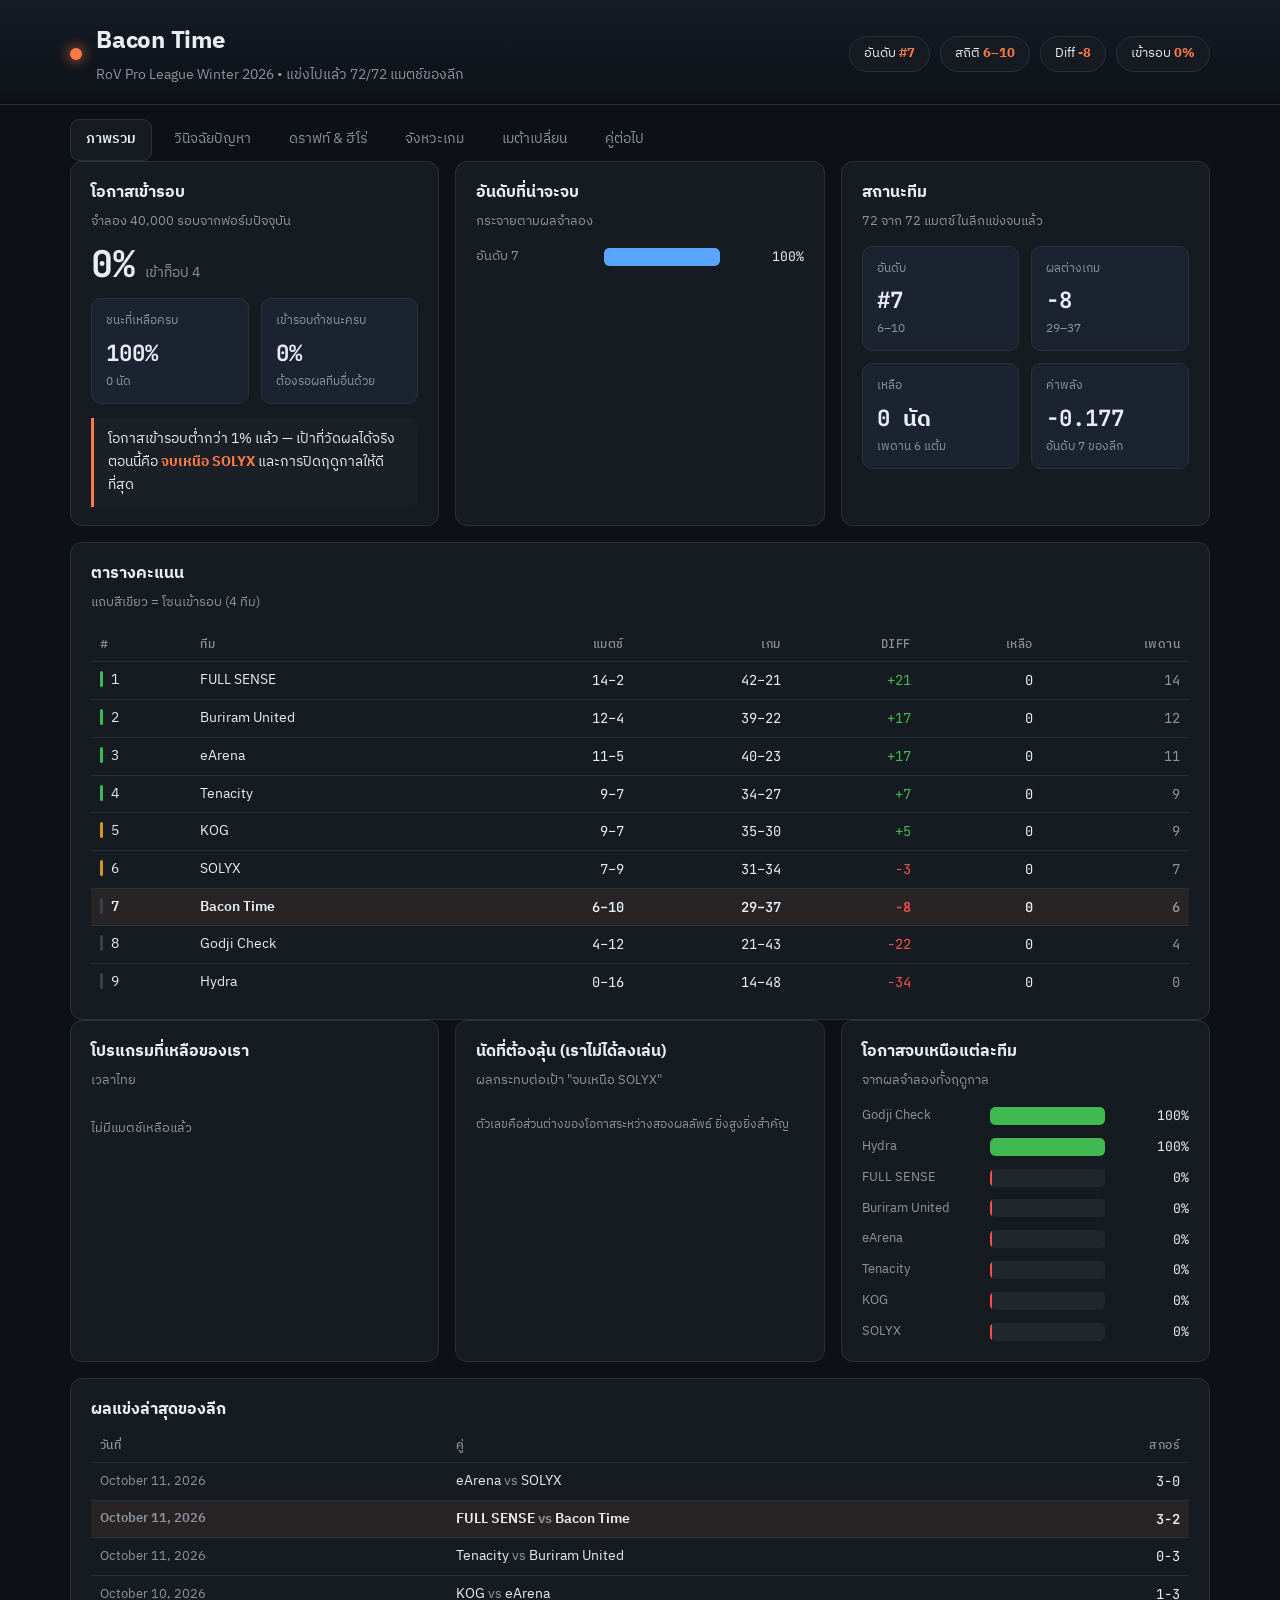
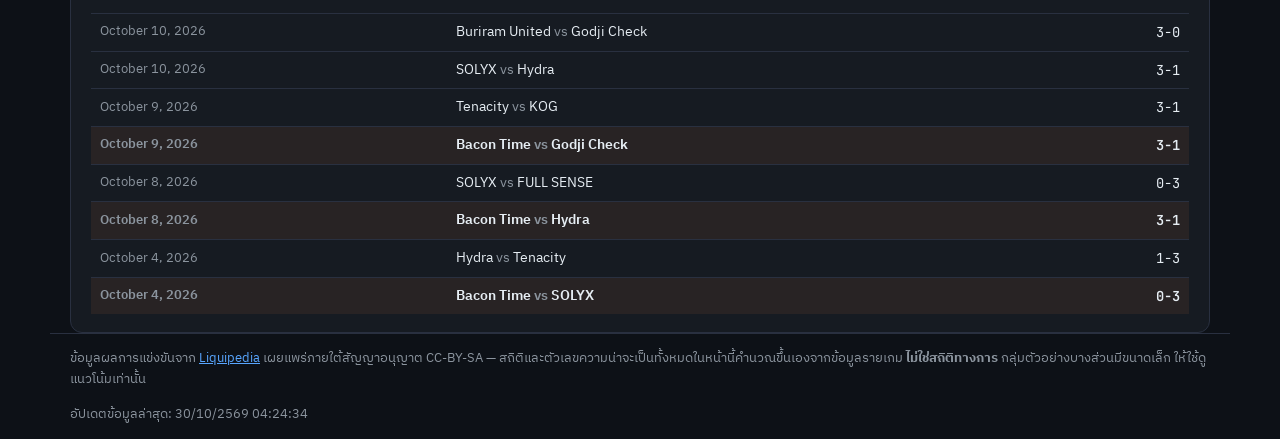
==== commit 78f36fe8: "chore: update tracker data (2026-10-30 04:24 UTC)" ====
--- a/standalone.html
+++ b/standalone.html
@@ -153,7 +153,7 @@
   <p class="muted small" id="updatedAt"></p>
 </footer>
 
-<script>window.__STATS__ = {"meta": {"team": "Bacon Time", "tournament": "Winter 2026", "source": "Liquipedia (CC-BY-SA)", "source_url": "https://liquipedia.net/honorofkings/RoV_Pro_League/2026/Winter/Group_Stage", "updated_at": "2026-10-29T22:26:34+00:00", "played": 72, "total": 72, "playoff_slots": 4}, "standings": [{"team": "FULL SENSE", "w": 14, "l": 2, "gw": 42, "gl": 21, "diff": 21, "points": 14, "remaining": 0, "rank": 1, "max_points": 14}, {"team": "Buriram United", "w": 12, "l": 4, "gw": 39, "gl": 22, "diff": 17, "points": 12, "remaining": 0, "rank": 2, "max_points": 12}, {"team": "eArena", "w": 11, "l": 5, "gw": 40, "gl": 23, "diff": 17, "points": 11, "remaining": 0, "rank": 3, "max_points": 11}, {"team": "Tenacity", "w": 9, "l": 7, "gw": 34, "gl": 27, "diff": 7, "points": 9, "remaining": 0, "rank": 4, "max_points": 9}, {"team": "KOG", "w": 9, "l": 7, "gw": 35, "gl": 30, "diff": 5, "points": 9, "remaining": 0, "rank": 5, "max_points": 9}, {"team": "SOLYX", "w": 7, "l": 9, "gw": 31, "gl": 34, "diff": -3, "points": 7, "remaining": 0, "rank": 6, "max_points": 7}, {"team": "Bacon Time", "w": 6, "l": 10, "gw": 29, "gl": 37, "diff": -8, "points": 6, "remaining": 0, "rank": 7, "max_points": 6}, {"team": "Godji Check", "w": 4, "l": 12, "gw": 21, "gl": 43, "diff": -22, "points": 4, "remaining": 0, "rank": 8, "max_points": 4}, {"team": "Hydra", "w": 0, "l": 16, "gw": 14, "gl": 48, "diff": -34, "points": 0, "remaining": 0, "rank": 9, "max_points": 0}], "ratings": {"FULL SENSE": 0.639, "Buriram United": 0.511, "eArena": 0.532, "Tenacity": 0.237, "KOG": 0.165, "SOLYX": -0.096, "Bacon Time": -0.177, "Godji Check": -0.688, "Hydra": -1.123}, "diagnostics": {"series": [{"opponent": "eArena", "date": "August 23, 2026", "flow": "LWLL", "score": "1-3", "won": false}, {"opponent": "Godji Check", "date": "August 27, 2026", "flow": "LWWW", "score": "3-1", "won": true}, {"opponent": "SOLYX", "date": "August 29, 2026", "flow": "WLWLW", "score": "3-2", "won": true}, {"opponent": "Tenacity", "date": "August 30, 2026", "flow": "LLL", "score": "0-3", "won": false}, {"opponent": "Hydra", "date": "September 3, 2026", "flow": "WWW", "score": "3-0", "won": true}, {"opponent": "Buriram United", "date": "September 6, 2026", "flow": "LLL", "score": "0-3", "won": false}, {"opponent": "FULL SENSE", "date": "September 11, 2026", "flow": "WWLLL", "score": "2-3", "won": false}, {"opponent": "KOG", "date": "September 13, 2026", "flow": "LWLWW", "score": "3-2", "won": true}, {"opponent": "Tenacity", "date": "September 19, 2026", "flow": "LLWL", "score": "1-3", "won": false}, {"opponent": "Buriram United", "date": "September 27, 2026", "flow": "LWLWL", "score": "2-3", "won": false}, {"opponent": "eArena", "date": "September 28, 2026", "flow": "LLWWL", "score": "2-3", "won": false}, {"opponent": "KOG", "date": "October 2, 2026", "flow": "WLLL", "score": "1-3", "won": false}, {"opponent": "SOLYX", "date": "October 4, 2026", "flow": "LLL", "score": "0-3", "won": false}, {"opponent": "Hydra", "date": "October 8, 2026", "flow": "WWLW", "score": "3-1", "won": true}, {"opponent": "Godji Check", "date": "October 9, 2026", "flow": "LWWW", "score": "3-1", "won": true}, {"opponent": "FULL SENSE", "date": "October 11, 2026", "flow": "LLWWL", "score": "2-3", "won": false}], "by_game_no": [{"game": 1, "n": 16, "w": 5, "wr": 31, "league_wr": 50}, {"game": 2, "n": 16, "w": 8, "wr": 50, "league_wr": 50}, {"game": 3, "n": 16, "w": 7, "wr": 44, "league_wr": 50}, {"game": 4, "n": 12, "w": 7, "wr": 58, "league_wr": 50}, {"game": 5, "n": 6, "w": 2, "wr": 33, "league_wr": 50}], "by_length": [{"label": "ต่ำกว่า 12 นาที", "n": 7, "w": 4, "wr": 57, "league_wr": 50}, {"label": "12–16 นาที", "n": 21, "w": 8, "wr": 38, "league_wr": 50}, {"label": "16–20 นาที", "n": 27, "w": 14, "wr": 52, "league_wr": 50}, {"label": "เกิน 20 นาที", "n": 11, "w": 3, "wr": 27, "league_wr": 50}], "sides": {"blue": {"n": 38, "w": 16, "wr": 42, "league_wr": 53}, "red": {"n": 28, "w": 13, "wr": 46, "league_wr": 47}}, "closeout": {"n": 8, "w": 4, "wr": 50}, "deciders": {"n": 6, "w": 2}, "trailing": {"n": 37, "w": 17, "wr": 46}, "leading": {"n": 13, "w": 7, "wr": 54}, "tiers": {"top": {"mw": 1, "ml": 9, "gw": 14, "gl": 29, "wr": 33}, "bottom": {"mw": 5, "ml": 1, "gw": 15, "gl": 8, "wr": 65}, "top_teams": ["Buriram United", "FULL SENSE", "KOG", "Tenacity", "eArena"]}}, "heroes": {"pool": [{"hero": "airi", "n": 9, "w": 7, "wr": 78, "league_wr": 51, "edge": 27}, {"hero": "toro", "n": 7, "w": 5, "wr": 71, "league_wr": 53, "edge": 18}, {"hero": "maloch", "n": 9, "w": 6, "wr": 67, "league_wr": 52, "edge": 15}, {"hero": "murad", "n": 3, "w": 2, "wr": 67, "league_wr": 45, "edge": 22}, {"hero": "rouie", "n": 8, "w": 5, "wr": 62, "league_wr": 57, "edge": 5}, {"hero": "wiro", "n": 10, "w": 6, "wr": 60, "league_wr": 43, "edge": 17}, {"hero": "mganga", "n": 5, "w": 3, "wr": 60, "league_wr": 35, "edge": 25}, {"hero": "lorion", "n": 14, "w": 8, "wr": 57, "league_wr": 52, "edge": 5}, {"hero": "violet", "n": 15, "w": 8, "wr": 53, "league_wr": 55, "edge": -2}, {"hero": "ryoma", "n": 12, "w": 6, "wr": 50, "league_wr": 58, "edge": -8}, {"hero": "astrid", "n": 12, "w": 6, "wr": 50, "league_wr": 57, "edge": -7}, {"hero": "ybneth", "n": 12, "w": 6, "wr": 50, "league_wr": 59, "edge": -9}, {"hero": "tachi", "n": 10, "w": 5, "wr": 50, "league_wr": 50, "edge": 0}, {"hero": "sinestrea", "n": 8, "w": 4, "wr": 50, "league_wr": 63, "edge": -13}, {"hero": "valhein", "n": 4, "w": 2, "wr": 50, "league_wr": 54, "edge": -4}, {"hero": "biron", "n": 4, "w": 2, "wr": 50, "league_wr": 56, "edge": -6}, {"hero": "iggy", "n": 4, "w": 2, "wr": 50, "league_wr": 62, "edge": -12}, {"hero": "billow", "n": 15, "w": 7, "wr": 47, "league_wr": 42, "edge": 5}, {"hero": "elandorr", "n": 13, "w": 6, "wr": 46, "league_wr": 50, "edge": -4}, {"hero": "annette", "n": 9, "w": 4, "wr": 44, "league_wr": 55, "edge": -11}, {"hero": "flowborn", "n": 9, "w": 4, "wr": 44, "league_wr": 45, "edge": -1}, {"hero": "alice", "n": 5, "w": 2, "wr": 40, "league_wr": 56, "edge": -16}, {"hero": "marja", "n": 13, "w": 5, "wr": 38, "league_wr": 45, "edge": -7}, {"hero": "capheny", "n": 8, "w": 3, "wr": 38, "league_wr": 51, "edge": -13}, {"hero": "teemee", "n": 8, "w": 3, "wr": 38, "league_wr": 42, "edge": -4}, {"hero": "skud", "n": 6, "w": 2, "wr": 33, "league_wr": 51, "edge": -18}, {"hero": "zata", "n": 3, "w": 1, "wr": 33, "league_wr": 52, "edge": -19}, {"hero": "mina", "n": 3, "w": 1, "wr": 33, "league_wr": 55, "edge": -22}, {"hero": "nakroth", "n": 3, "w": 1, "wr": 33, "league_wr": 43, "edge": -10}, {"hero": "thane", "n": 7, "w": 2, "wr": 29, "league_wr": 51, "edge": -22}, {"hero": "qi", "n": 4, "w": 1, "wr": 25, "league_wr": 49, "edge": -24}, {"hero": "wisp", "n": 4, "w": 1, "wr": 25, "league_wr": 49, "edge": -24}, {"hero": "zephys", "n": 4, "w": 1, "wr": 25, "league_wr": 30, "edge": -5}, {"hero": "dolia", "n": 4, "w": 1, "wr": 25, "league_wr": 49, "edge": -24}, {"hero": "liliana", "n": 4, "w": 1, "wr": 25, "league_wr": 45, "edge": -20}, {"hero": "stuart", "n": 9, "w": 2, "wr": 22, "league_wr": 47, "edge": -25}, {"hero": "tamyn", "n": 5, "w": 1, "wr": 20, "league_wr": 58, "edge": -38}, {"hero": "yue", "n": 5, "w": 1, "wr": 20, "league_wr": 46, "edge": -26}, {"hero": "riktor", "n": 6, "w": 1, "wr": 17, "league_wr": 36, "edge": -19}, {"hero": "cresht", "n": 6, "w": 0, "wr": 0, "league_wr": 49, "edge": -49}, {"hero": "taara", "n": 4, "w": 0, "wr": 0, "league_wr": 46, "edge": -46}, {"hero": "ignis", "n": 3, "w": 0, "wr": 0, "league_wr": 28, "edge": -28}], "targeted": [{"hero": "tamyn", "n": 29, "of": 66, "rate": 44, "league_rate": 34, "gap": 10}, {"hero": "annette", "n": 9, "of": 66, "rate": 14, "league_rate": 9, "gap": 5}, {"hero": "enzo", "n": 5, "of": 66, "rate": 8, "league_rate": 4, "gap": 4}, {"hero": "yue", "n": 5, "of": 66, "rate": 8, "league_rate": 3, "gap": 4}, {"hero": "skud", "n": 6, "of": 66, "rate": 9, "league_rate": 6, "gap": 3}, {"hero": "alice", "n": 6, "of": 66, "rate": 9, "league_rate": 6, "gap": 3}, {"hero": "hayate", "n": 6, "of": 66, "rate": 9, "league_rate": 6, "gap": 3}, {"hero": "maloch", "n": 8, "of": 66, "rate": 12, "league_rate": 10, "gap": 2}, {"hero": "mganga", "n": 5, "of": 66, "rate": 8, "league_rate": 5, "gap": 2}, {"hero": "omen", "n": 8, "of": 66, "rate": 12, "league_rate": 10, "gap": 2}], "punished": [{"hero": "alice", "n": 7, "w": 6, "wr": 86}, {"hero": "elandorr", "n": 10, "w": 8, "wr": 80}, {"hero": "ryoma", "n": 5, "w": 4, "wr": 80}, {"hero": "liliana", "n": 9, "w": 7, "wr": 78}, {"hero": "tamyn", "n": 8, "w": 6, "wr": 75}, {"hero": "maloch", "n": 4, "w": 3, "wr": 75}, {"hero": "valhein", "n": 4, "w": 3, "wr": 75}, {"hero": "toro", "n": 11, "w": 8, "wr": 73}, {"hero": "iggy", "n": 7, "w": 5, "wr": 71}, {"hero": "ybneth", "n": 9, "w": 6, "wr": 67}], "untapped": [{"hero": "iggy", "league_n": 63, "league_wr": 62, "presence": 29, "team_n": 4}, {"hero": "chaugnar", "league_n": 20, "league_wr": 60, "presence": 13, "team_n": 1}, {"hero": "ryoma", "league_n": 62, "league_wr": 58, "presence": 32, "team_n": 12}, {"hero": "krizzix", "league_n": 14, "league_wr": 57, "presence": 10, "team_n": 0}, {"hero": "biron", "league_n": 57, "league_wr": 56, "presence": 20, "team_n": 4}, {"hero": "alice", "league_n": 48, "league_wr": 56, "presence": 29, "team_n": 5}, {"hero": "mina", "league_n": 51, "league_wr": 55, "presence": 35, "team_n": 3}, {"hero": "annette", "league_n": 64, "league_wr": 55, "presence": 41, "team_n": 9}, {"hero": "violet", "league_n": 64, "league_wr": 55, "presence": 26, "team_n": 15}, {"hero": "zuka", "league_n": 26, "league_wr": 54, "presence": 9, "team_n": 1}, {"hero": "valhein", "league_n": 41, "league_wr": 54, "presence": 31, "team_n": 4}, {"hero": "elsu", "league_n": 19, "league_wr": 53, "presence": 10, "team_n": 1}], "team_bans": [{"hero": "rouie", "n": 22}, {"hero": "sinestrea", "n": 20}, {"hero": "dolia", "n": 18}, {"hero": "marja", "n": 17}, {"hero": "ybneth", "n": 17}, {"hero": "astrid", "n": 17}, {"hero": "florentino", "n": 14}, {"hero": "tamyn", "n": 13}, {"hero": "omen", "n": 9}, {"hero": "zata", "n": 8}], "tempo_index": {"skud": 16.0, "edras": 17.8, "rouie": 17.6, "capheny": 16.1, "toro": 17.1, "biron": 16.5, "billow": 17.0, "lorion": 17.0, "elandorr": 16.4, "enzo": 15.8, "florentino": 15.2, "butterfly": 14.1, "ignis": 16.1, "flowborn": 17.3, "airi": 15.1, "tachi": 16.9, "alice": 16.1, "violet": 16.6, "wiro": 17.5, "ryoma": 16.6, "astrid": 17.0, "liliana": 16.3, "teemee": 16.8, "riktor": 17.5, "sinestrea": 16.2, "zata": 16.3, "dolia": 15.8, "marja": 16.1, "yue": 15.4, "valhein": 14.5, "krizzix": 16.0, "murad": 15.3, "tamyn": 16.0, "annette": 16.1, "stuart": 16.2, "maloch": 16.8, "ybneth": 16.3, "hayate": 16.0, "zephys": 16.6, "wisp": 16.5, "mina": 17.2, "cresht": 15.0, "qi": 15.4, "keera": 13.9, "goverra": 14.3, "elsu": 19.5, "thane": 16.9, "yena": 17.8, "taara": 17.2, "omen": 16.2, "chaugnar": 14.6, "iggy": 16.6, "nakroth": 15.8, "mganga": 14.5, "zuka": 15.5, "baldum": 14.5, "dyadia": 18.0, "fennik": 18.8, "darcy": 17.3}, "fast_heroes": [{"hero": "krizzix", "short_wr": 75, "short_n": 8, "long_wr": 33, "long_n": 6, "swing": 42}, {"hero": "enzo", "short_wr": 64, "short_n": 11, "long_wr": 25, "long_n": 12, "swing": 39}, {"hero": "baldum", "short_wr": 56, "short_n": 9, "long_wr": 20, "long_n": 5, "swing": 36}, {"hero": "flowborn", "short_wr": 65, "short_n": 31, "long_wr": 33, "long_n": 46, "swing": 32}, {"hero": "rouie", "short_wr": 75, "short_n": 20, "long_wr": 45, "long_n": 31, "swing": 30}, {"hero": "teemee", "short_wr": 57, "short_n": 21, "long_wr": 27, "long_n": 22, "swing": 30}, {"hero": "yena", "short_wr": 57, "short_n": 7, "long_wr": 36, "long_n": 14, "swing": 21}, {"hero": "tamyn", "short_wr": 67, "short_n": 30, "long_wr": 50, "long_n": 30, "swing": 17}], "slow_heroes": [{"hero": "elsu", "short_wr": 20, "short_n": 5, "long_wr": 64, "long_n": 14, "swing": -44}, {"hero": "murad", "short_wr": 27, "short_n": 11, "long_wr": 64, "long_n": 11, "swing": -37}, {"hero": "keera", "short_wr": 25, "short_n": 12, "long_wr": 60, "long_n": 5, "swing": -35}, {"hero": "mganga", "short_wr": 23, "short_n": 13, "long_wr": 57, "long_n": 7, "swing": -34}, {"hero": "chaugnar", "short_wr": 50, "short_n": 14, "long_wr": 83, "long_n": 6, "swing": -33}, {"hero": "dolia", "short_wr": 38, "short_n": 37, "long_wr": 61, "long_n": 33, "swing": -23}, {"hero": "wisp", "short_wr": 37, "short_n": 27, "long_wr": 59, "long_n": 32, "swing": -22}, {"hero": "yue", "short_wr": 37, "short_n": 27, "long_wr": 57, "long_n": 23, "swing": -20}], "total_games": 285, "team_games": 66}, "tempo": {"team": {"faster": {"n": 15, "w": 5, "wr": 33}, "even": {"n": 31, "w": 15, "wr": 48}, "slower": {"n": 20, "w": 9, "wr": 45}}, "league": {"faster": {"n": 167, "w": 88, "wr": 53}, "even": {"n": 236, "w": 118, "wr": 50}, "slower": {"n": 167, "w": 79, "wr": 47}}, "slow_comp_by_team": [{"team": "eArena", "n": 19, "w": 12, "wr": 63}, {"team": "FULL SENSE", "n": 14, "w": 8, "wr": 57}, {"team": "Tenacity", "n": 14, "w": 8, "wr": 57}, {"team": "Buriram United", "n": 18, "w": 10, "wr": 56}, {"team": "Godji Check", "n": 15, "w": 7, "wr": 47}, {"team": "Bacon Time", "n": 20, "w": 9, "wr": 45}, {"team": "SOLYX", "n": 30, "w": 13, "wr": 43}, {"team": "KOG", "n": 15, "w": 5, "wr": 33}, {"team": "Hydra", "n": 22, "w": 7, "wr": 32}], "games": [{"opponent": "eArena", "ours": 16.4, "theirs": 16.7, "kind": "even", "minutes": 17.2, "won": false}, {"opponent": "eArena", "ours": 17.1, "theirs": 16.2, "kind": "slower", "minutes": 19.5, "won": true}, {"opponent": "eArena", "ours": 15.8, "theirs": 16.2, "kind": "faster", "minutes": 13.3, "won": false}, {"opponent": "eArena", "ours": 16.2, "theirs": 16.9, "kind": "faster", "minutes": 18.4, "won": false}, {"opponent": "Godji Check", "ours": 16.4, "theirs": 16.6, "kind": "even", "minutes": 16.7, "won": false}, {"opponent": "Godji Check", "ours": 16.4, "theirs": 16.0, "kind": "slower", "minutes": 20.0, "won": true}, {"opponent": "Godji Check", "ours": 16.3, "theirs": 16.6, "kind": "even", "minutes": 26.2, "won": true}, {"opponent": "Godji Check", "ours": 16.7, "theirs": 16.7, "kind": "even", "minutes": 13.3, "won": true}, {"opponent": "SOLYX", "ours": 16.6, "theirs": 16.3, "kind": "slower", "minutes": 17.1, "won": true}, {"opponent": "SOLYX", "ours": 16.9, "theirs": 16.7, "kind": "even", "minutes": 29.1, "won": false}, {"opponent": "SOLYX", "ours": 16.8, "theirs": 16.8, "kind": "even", "minutes": 19.5, "won": true}, {"opponent": "SOLYX", "ours": 16.2, "theirs": 16.1, "kind": "even", "minutes": 20.4, "won": false}, {"opponent": "SOLYX", "ours": 16.7, "theirs": 16.5, "kind": "even", "minutes": 11.5, "won": true}, {"opponent": "Tenacity", "ours": 16.3, "theirs": 15.9, "kind": "slower", "minutes": 16.1, "won": false}, {"opponent": "Tenacity", "ours": 16.9, "theirs": 16.1, "kind": "slower", "minutes": 16.2, "won": false}, {"opponent": "Tenacity", "ours": 16.4, "theirs": 17.0, "kind": "faster", "minutes": 14.8, "won": false}, {"opponent": "Hydra", "ours": 16.1, "theirs": 15.9, "kind": "even", "minutes": 16.5, "won": true}, {"opponent": "Hydra", "ours": 15.9, "theirs": 15.6, "kind": "even", "minutes": 15.3, "won": true}, {"opponent": "Hydra", "ours": 16.4, "theirs": 17.6, "kind": "faster", "minutes": 19.3, "won": true}, {"opponent": "Buriram United", "ours": 16.3, "theirs": 16.2, "kind": "even", "minutes": 13.4, "won": false}, {"opponent": "Buriram United", "ours": 16.5, "theirs": 15.9, "kind": "slower", "minutes": 21.9, "won": false}, {"opponent": "Buriram United", "ours": 16.6, "theirs": 16.7, "kind": "even", "minutes": 14.3, "won": false}, {"opponent": "FULL SENSE", "ours": 16.0, "theirs": 16.2, "kind": "even", "minutes": 12.8, "won": true}, {"opponent": "FULL SENSE", "ours": 16.3, "theirs": 16.5, "kind": "even", "minutes": 18.9, "won": true}, {"opponent": "FULL SENSE", "ours": 16.9, "theirs": 16.5, "kind": "slower", "minutes": 21.2, "won": false}, {"opponent": "FULL SENSE", "ours": 16.3, "theirs": 16.5, "kind": "even", "minutes": 26.2, "won": false}, {"opponent": "FULL SENSE", "ours": 16.2, "theirs": 15.5, "kind": "slower", "minutes": 12.4, "won": false}, {"opponent": "KOG", "ours": 16.5, "theirs": 16.0, "kind": "slower", "minutes": 13.8, "won": false}, {"opponent": "KOG", "ours": 16.4, "theirs": 16.9, "kind": "faster", "minutes": 22.3, "won": true}, {"opponent": "KOG", "ours": 16.0, "theirs": 15.9, "kind": "even", "minutes": 12.8, "won": false}, {"opponent": "KOG", "ours": 15.9, "theirs": 15.9, "kind": "even", "minutes": 13.2, "won": true}, {"opponent": "KOG", "ours": 16.9, "theirs": 16.5, "kind": "slower", "minutes": 19.0, "won": true}, {"opponent": "Tenacity", "ours": 16.7, "theirs": 16.3, "kind": "slower", "minutes": 18.4, "won": false}, {"opponent": "Tenacity", "ours": 16.7, "theirs": 16.4, "kind": "slower", "minutes": 19.5, "won": false}, {"opponent": "Tenacity", "ours": 16.5, "theirs": 17.3, "kind": "faster", "minutes": 16.8, "won": true}, {"opponent": "Tenacity", "ours": 16.6, "theirs": 16.2, "kind": "slower", "minutes": 16.3, "won": false}, {"opponent": "Buriram United", "ours": 16.6, "theirs": 16.8, "kind": "even", "minutes": 19.8, "won": false}, {"opponent": "Buriram United", "ours": 17.0, "theirs": 15.0, "kind": "slower", "minutes": 10.7, "won": true}, {"opponent": "Buriram United", "ours": 16.7, "theirs": 16.5, "kind": "even", "minutes": 10.4, "won": false}, {"opponent": "Buriram United", "ours": 16.6, "theirs": 16.4, "kind": "even", "minutes": 13.5, "won": true}, {"opponent": "Buriram United", "ours": 15.9, "theirs": 16.4, "kind": "faster", "minutes": 13.3, "won": false}, {"opponent": "eArena", "ours": 16.9, "theirs": 16.6, "kind": "slower", "minutes": 14.2, "won": false}, {"opponent": "eArena", "ours": 16.5, "theirs": 16.1, "kind": "slower", "minutes": 11.3, "won": false}, {"opponent": "eArena", "ours": 16.4, "theirs": 16.7, "kind": "even", "minutes": 17.5, "won": true}, {"opponent": "eArena", "ours": 16.6, "theirs": 16.6, "kind": "even", "minutes": 17.1, "won": true}, {"opponent": "eArena", "ours": 15.8, "theirs": 16.6, "kind": "faster", "minutes": 18.5, "won": false}, {"opponent": "KOG", "ours": 16.5, "theirs": 16.4, "kind": "even", "minutes": 13.4, "won": true}, {"opponent": "KOG", "ours": 16.1, "theirs": 16.2, "kind": "even", "minutes": 16.3, "won": false}, {"opponent": "KOG", "ours": 16.6, "theirs": 16.6, "kind": "even", "minutes": 10.3, "won": false}, {"opponent": "KOG", "ours": 16.1, "theirs": 16.7, "kind": "faster", "minutes": 16.9, "won": false}, {"opponent": "SOLYX", "ours": 16.4, "theirs": 16.6, "kind": "even", "minutes": 17.9, "won": false}, {"opponent": "SOLYX", "ours": 16.5, "theirs": 17.1, "kind": "faster", "minutes": 13.1, "won": false}, {"opponent": "SOLYX", "ours": 16.3, "theirs": 16.5, "kind": "even", "minutes": 21.4, "won": false}, {"opponent": "Hydra", "ours": 16.7, "theirs": 17.0, "kind": "even", "minutes": 19.9, "won": true}, {"opponent": "Hydra", "ours": 16.3, "theirs": 16.7, "kind": "faster", "minutes": 12.9, "won": true}, {"opponent": "Hydra", "ours": 16.1, "theirs": 16.2, "kind": "even", "minutes": 12.9, "won": false}, {"opponent": "Hydra", "ours": 16.5, "theirs": 16.2, "kind": "slower", "minutes": 11.8, "won": true}, {"opponent": "Godji Check", "ours": 16.5, "theirs": 16.9, "kind": "faster", "minutes": 25.4, "won": false}, {"opponent": "Godji Check", "ours": 16.8, "theirs": 15.8, "kind": "slower", "minutes": 11.3, "won": true}, {"opponent": "Godji Check", "ours": 16.8, "theirs": 16.0, "kind": "slower", "minutes": 12.4, "won": true}, {"opponent": "Godji Check", "ours": 16.9, "theirs": 15.8, "kind": "slower", "minutes": 17.8, "won": true}, {"opponent": "FULL SENSE", "ours": 16.7, "theirs": 17.4, "kind": "faster", "minutes": 34.9, "won": false}, {"opponent": "FULL SENSE", "ours": 15.8, "theirs": 16.1, "kind": "faster", "minutes": 15.1, "won": false}, {"opponent": "FULL SENSE", "ours": 16.3, "theirs": 16.8, "kind": "faster", "minutes": 22.9, "won": true}, {"opponent": "FULL SENSE", "ours": 16.7, "theirs": 16.8, "kind": "even", "minutes": 18.1, "won": true}, {"opponent": "FULL SENSE", "ours": 16.3, "theirs": 16.4, "kind": "even", "minutes": 13.4, "won": false}]}, "meta_shift": {"risers": [{"hero": "tamyn", "prev": 0, "cur": 88, "delta": 88, "team_prev": 0, "team_cur": 5}, {"hero": "astrid", "prev": 0, "cur": 73, "delta": 73, "team_prev": 0, "team_cur": 12}, {"hero": "flowborn", "prev": 0, "cur": 33, "delta": 33, "team_prev": 0, "team_cur": 9}, {"hero": "alice", "prev": 0, "cur": 29, "delta": 29, "team_prev": 0, "team_cur": 5}, {"hero": "maloch", "prev": 18, "cur": 40, "delta": 22, "team_prev": 2, "team_cur": 9}, {"hero": "dolia", "prev": 53, "cur": 74, "delta": 21, "team_prev": 13, "team_cur": 4}, {"hero": "ybneth", "prev": 44, "cur": 66, "delta": 21, "team_prev": 13, "team_cur": 12}, {"hero": "wiro", "prev": 2, "cur": 24, "delta": 21, "team_prev": 4, "team_cur": 10}, {"hero": "annette", "prev": 20, "cur": 41, "delta": 20, "team_prev": 4, "team_cur": 9}, {"hero": "violet", "prev": 9, "cur": 26, "delta": 17, "team_prev": 3, "team_cur": 15}, {"hero": "mina", "prev": 21, "cur": 35, "delta": 15, "team_prev": 4, "team_cur": 3}, {"hero": "cresht", "prev": 7, "cur": 22, "delta": 15, "team_prev": 2, "team_cur": 6}], "fallers": [{"hero": "zata", "prev": 70, "cur": 38, "delta": -32, "team_prev": 4, "team_cur": 3}, {"hero": "toro", "prev": 63, "cur": 32, "delta": -32, "team_prev": 12, "team_cur": 7}, {"hero": "qi", "prev": 49, "cur": 17, "delta": -32, "team_prev": 3, "team_cur": 4}, {"hero": "murad", "prev": 51, "cur": 19, "delta": -31, "team_prev": 6, "team_cur": 3}, {"hero": "keera", "prev": 36, "cur": 7, "delta": -29, "team_prev": 8, "team_cur": 0}, {"hero": "tachi", "prev": 60, "cur": 32, "delta": -28, "team_prev": 12, "team_cur": 10}, {"hero": "fennik", "prev": 30, "cur": 5, "delta": -25, "team_prev": 3, "team_cur": 0}, {"hero": "hayate", "prev": 57, "cur": 35, "delta": -22, "team_prev": 8, "team_cur": 2}, {"hero": "sinestrea", "prev": 94, "cur": 73, "delta": -21, "team_prev": 8, "team_cur": 8}, {"hero": "zephys", "prev": 32, "cur": 12, "delta": -21, "team_prev": 4, "team_cur": 4}], "adaptation": {"team_n": 99, "team_wr": 45, "league_n": 676, "league_wr": 54}, "lost_tools": [{"hero": "dolia", "prev": 13, "cur": 4}, {"hero": "keera", "prev": 8, "cur": 0}, {"hero": "natalya", "prev": 9, "cur": 1}, {"hero": "wisp", "prev": 11, "cur": 4}, {"hero": "hayate", "prev": 8, "cur": 2}, {"hero": "enzo", "prev": 7, "cur": 1}, {"hero": "volkath", "prev": 6, "cur": 0}, {"hero": "yena", "prev": 6, "cur": 2}, {"hero": "murad", "prev": 6, "cur": 3}], "prev_label": "Summer 2026", "cur_label": "Winter 2026"}, "odds": {"top4": 0.0, "win_out": 100.0, "top4_if_win_out": 0.0, "placement": {"7": 100.0}, "finish_above": [{"team": "Godji Check", "pct": 100.0}, {"team": "Hydra", "pct": 100.0}, {"team": "FULL SENSE", "pct": 0.0}, {"team": "Buriram United", "pct": 0.0}, {"team": "eArena", "pct": 0.0}, {"team": "Tenacity", "pct": 0.0}, {"team": "KOG", "pct": 0.0}, {"team": "SOLYX", "pct": 0.0}], "goal_mode": "rank", "goal_label": "จบเหนือ SOLYX", "rival": "SOLYX", "swing": [], "sims": 40000}, "schedule": [], "prep": [], "mvps": [{"player": "Opar", "n": 11}, {"player": "Bonus", "n": 7}, {"player": "Kimsensei", "n": 6}, {"player": "MarkKy", "n": 5}], "recent": [{"date": "October 4, 2026", "a": "Bacon Time", "b": "SOLYX", "score": "0-3"}, {"date": "October 4, 2026", "a": "Hydra", "b": "Tenacity", "score": "1-3"}, {"date": "October 8, 2026", "a": "Bacon Time", "b": "Hydra", "score": "3-1"}, {"date": "October 8, 2026", "a": "SOLYX", "b": "FULL SENSE", "score": "0-3"}, {"date": "October 9, 2026", "a": "Bacon Time", "b": "Godji Check", "score": "3-1"}, {"date": "October 9, 2026", "a": "Tenacity", "b": "KOG", "score": "3-1"}, {"date": "October 10, 2026", "a": "SOLYX", "b": "Hydra", "score": "3-1"}, {"date": "October 10, 2026", "a": "Buriram United", "b": "Godji Check", "score": "3-0"}, {"date": "October 10, 2026", "a": "KOG", "b": "eArena", "score": "1-3"}, {"date": "October 11, 2026", "a": "Tenacity", "b": "Buriram United", "score": "0-3"}, {"date": "October 11, 2026", "a": "FULL SENSE", "b": "Bacon Time", "score": "3-2"}, {"date": "October 11, 2026", "a": "eArena", "b": "SOLYX", "score": "3-0"}]};</script>
+<script>window.__STATS__ = {"meta": {"team": "Bacon Time", "tournament": "Winter 2026", "source": "Liquipedia (CC-BY-SA)", "source_url": "https://liquipedia.net/honorofkings/RoV_Pro_League/2026/Winter/Group_Stage", "updated_at": "2026-10-30T04:24:34+00:00", "played": 72, "total": 72, "playoff_slots": 4}, "standings": [{"team": "FULL SENSE", "w": 14, "l": 2, "gw": 42, "gl": 21, "diff": 21, "points": 14, "remaining": 0, "rank": 1, "max_points": 14}, {"team": "Buriram United", "w": 12, "l": 4, "gw": 39, "gl": 22, "diff": 17, "points": 12, "remaining": 0, "rank": 2, "max_points": 12}, {"team": "eArena", "w": 11, "l": 5, "gw": 40, "gl": 23, "diff": 17, "points": 11, "remaining": 0, "rank": 3, "max_points": 11}, {"team": "Tenacity", "w": 9, "l": 7, "gw": 34, "gl": 27, "diff": 7, "points": 9, "remaining": 0, "rank": 4, "max_points": 9}, {"team": "KOG", "w": 9, "l": 7, "gw": 35, "gl": 30, "diff": 5, "points": 9, "remaining": 0, "rank": 5, "max_points": 9}, {"team": "SOLYX", "w": 7, "l": 9, "gw": 31, "gl": 34, "diff": -3, "points": 7, "remaining": 0, "rank": 6, "max_points": 7}, {"team": "Bacon Time", "w": 6, "l": 10, "gw": 29, "gl": 37, "diff": -8, "points": 6, "remaining": 0, "rank": 7, "max_points": 6}, {"team": "Godji Check", "w": 4, "l": 12, "gw": 21, "gl": 43, "diff": -22, "points": 4, "remaining": 0, "rank": 8, "max_points": 4}, {"team": "Hydra", "w": 0, "l": 16, "gw": 14, "gl": 48, "diff": -34, "points": 0, "remaining": 0, "rank": 9, "max_points": 0}], "ratings": {"FULL SENSE": 0.639, "Buriram United": 0.511, "eArena": 0.532, "Tenacity": 0.237, "KOG": 0.165, "SOLYX": -0.096, "Bacon Time": -0.177, "Godji Check": -0.688, "Hydra": -1.123}, "diagnostics": {"series": [{"opponent": "eArena", "date": "August 23, 2026", "flow": "LWLL", "score": "1-3", "won": false}, {"opponent": "Godji Check", "date": "August 27, 2026", "flow": "LWWW", "score": "3-1", "won": true}, {"opponent": "SOLYX", "date": "August 29, 2026", "flow": "WLWLW", "score": "3-2", "won": true}, {"opponent": "Tenacity", "date": "August 30, 2026", "flow": "LLL", "score": "0-3", "won": false}, {"opponent": "Hydra", "date": "September 3, 2026", "flow": "WWW", "score": "3-0", "won": true}, {"opponent": "Buriram United", "date": "September 6, 2026", "flow": "LLL", "score": "0-3", "won": false}, {"opponent": "FULL SENSE", "date": "September 11, 2026", "flow": "WWLLL", "score": "2-3", "won": false}, {"opponent": "KOG", "date": "September 13, 2026", "flow": "LWLWW", "score": "3-2", "won": true}, {"opponent": "Tenacity", "date": "September 19, 2026", "flow": "LLWL", "score": "1-3", "won": false}, {"opponent": "Buriram United", "date": "September 27, 2026", "flow": "LWLWL", "score": "2-3", "won": false}, {"opponent": "eArena", "date": "September 28, 2026", "flow": "LLWWL", "score": "2-3", "won": false}, {"opponent": "KOG", "date": "October 2, 2026", "flow": "WLLL", "score": "1-3", "won": false}, {"opponent": "SOLYX", "date": "October 4, 2026", "flow": "LLL", "score": "0-3", "won": false}, {"opponent": "Hydra", "date": "October 8, 2026", "flow": "WWLW", "score": "3-1", "won": true}, {"opponent": "Godji Check", "date": "October 9, 2026", "flow": "LWWW", "score": "3-1", "won": true}, {"opponent": "FULL SENSE", "date": "October 11, 2026", "flow": "LLWWL", "score": "2-3", "won": false}], "by_game_no": [{"game": 1, "n": 16, "w": 5, "wr": 31, "league_wr": 50}, {"game": 2, "n": 16, "w": 8, "wr": 50, "league_wr": 50}, {"game": 3, "n": 16, "w": 7, "wr": 44, "league_wr": 50}, {"game": 4, "n": 12, "w": 7, "wr": 58, "league_wr": 50}, {"game": 5, "n": 6, "w": 2, "wr": 33, "league_wr": 50}], "by_length": [{"label": "ต่ำกว่า 12 นาที", "n": 7, "w": 4, "wr": 57, "league_wr": 50}, {"label": "12–16 นาที", "n": 21, "w": 8, "wr": 38, "league_wr": 50}, {"label": "16–20 นาที", "n": 27, "w": 14, "wr": 52, "league_wr": 50}, {"label": "เกิน 20 นาที", "n": 11, "w": 3, "wr": 27, "league_wr": 50}], "sides": {"blue": {"n": 38, "w": 16, "wr": 42, "league_wr": 53}, "red": {"n": 28, "w": 13, "wr": 46, "league_wr": 47}}, "closeout": {"n": 8, "w": 4, "wr": 50}, "deciders": {"n": 6, "w": 2}, "trailing": {"n": 37, "w": 17, "wr": 46}, "leading": {"n": 13, "w": 7, "wr": 54}, "tiers": {"top": {"mw": 1, "ml": 9, "gw": 14, "gl": 29, "wr": 33}, "bottom": {"mw": 5, "ml": 1, "gw": 15, "gl": 8, "wr": 65}, "top_teams": ["Buriram United", "FULL SENSE", "KOG", "Tenacity", "eArena"]}}, "heroes": {"pool": [{"hero": "airi", "n": 9, "w": 7, "wr": 78, "league_wr": 51, "edge": 27}, {"hero": "toro", "n": 7, "w": 5, "wr": 71, "league_wr": 53, "edge": 18}, {"hero": "maloch", "n": 9, "w": 6, "wr": 67, "league_wr": 52, "edge": 15}, {"hero": "murad", "n": 3, "w": 2, "wr": 67, "league_wr": 45, "edge": 22}, {"hero": "rouie", "n": 8, "w": 5, "wr": 62, "league_wr": 57, "edge": 5}, {"hero": "wiro", "n": 10, "w": 6, "wr": 60, "league_wr": 43, "edge": 17}, {"hero": "mganga", "n": 5, "w": 3, "wr": 60, "league_wr": 35, "edge": 25}, {"hero": "lorion", "n": 14, "w": 8, "wr": 57, "league_wr": 52, "edge": 5}, {"hero": "violet", "n": 15, "w": 8, "wr": 53, "league_wr": 55, "edge": -2}, {"hero": "ryoma", "n": 12, "w": 6, "wr": 50, "league_wr": 58, "edge": -8}, {"hero": "astrid", "n": 12, "w": 6, "wr": 50, "league_wr": 57, "edge": -7}, {"hero": "ybneth", "n": 12, "w": 6, "wr": 50, "league_wr": 59, "edge": -9}, {"hero": "tachi", "n": 10, "w": 5, "wr": 50, "league_wr": 50, "edge": 0}, {"hero": "sinestrea", "n": 8, "w": 4, "wr": 50, "league_wr": 63, "edge": -13}, {"hero": "valhein", "n": 4, "w": 2, "wr": 50, "league_wr": 54, "edge": -4}, {"hero": "biron", "n": 4, "w": 2, "wr": 50, "league_wr": 56, "edge": -6}, {"hero": "iggy", "n": 4, "w": 2, "wr": 50, "league_wr": 62, "edge": -12}, {"hero": "billow", "n": 15, "w": 7, "wr": 47, "league_wr": 42, "edge": 5}, {"hero": "elandorr", "n": 13, "w": 6, "wr": 46, "league_wr": 50, "edge": -4}, {"hero": "annette", "n": 9, "w": 4, "wr": 44, "league_wr": 55, "edge": -11}, {"hero": "flowborn", "n": 9, "w": 4, "wr": 44, "league_wr": 45, "edge": -1}, {"hero": "alice", "n": 5, "w": 2, "wr": 40, "league_wr": 56, "edge": -16}, {"hero": "marja", "n": 13, "w": 5, "wr": 38, "league_wr": 45, "edge": -7}, {"hero": "capheny", "n": 8, "w": 3, "wr": 38, "league_wr": 51, "edge": -13}, {"hero": "teemee", "n": 8, "w": 3, "wr": 38, "league_wr": 42, "edge": -4}, {"hero": "skud", "n": 6, "w": 2, "wr": 33, "league_wr": 51, "edge": -18}, {"hero": "zata", "n": 3, "w": 1, "wr": 33, "league_wr": 52, "edge": -19}, {"hero": "mina", "n": 3, "w": 1, "wr": 33, "league_wr": 55, "edge": -22}, {"hero": "nakroth", "n": 3, "w": 1, "wr": 33, "league_wr": 43, "edge": -10}, {"hero": "thane", "n": 7, "w": 2, "wr": 29, "league_wr": 51, "edge": -22}, {"hero": "qi", "n": 4, "w": 1, "wr": 25, "league_wr": 49, "edge": -24}, {"hero": "wisp", "n": 4, "w": 1, "wr": 25, "league_wr": 49, "edge": -24}, {"hero": "zephys", "n": 4, "w": 1, "wr": 25, "league_wr": 30, "edge": -5}, {"hero": "dolia", "n": 4, "w": 1, "wr": 25, "league_wr": 49, "edge": -24}, {"hero": "liliana", "n": 4, "w": 1, "wr": 25, "league_wr": 45, "edge": -20}, {"hero": "stuart", "n": 9, "w": 2, "wr": 22, "league_wr": 47, "edge": -25}, {"hero": "tamyn", "n": 5, "w": 1, "wr": 20, "league_wr": 58, "edge": -38}, {"hero": "yue", "n": 5, "w": 1, "wr": 20, "league_wr": 46, "edge": -26}, {"hero": "riktor", "n": 6, "w": 1, "wr": 17, "league_wr": 36, "edge": -19}, {"hero": "cresht", "n": 6, "w": 0, "wr": 0, "league_wr": 49, "edge": -49}, {"hero": "taara", "n": 4, "w": 0, "wr": 0, "league_wr": 46, "edge": -46}, {"hero": "ignis", "n": 3, "w": 0, "wr": 0, "league_wr": 28, "edge": -28}], "targeted": [{"hero": "tamyn", "n": 29, "of": 66, "rate": 44, "league_rate": 34, "gap": 10}, {"hero": "annette", "n": 9, "of": 66, "rate": 14, "league_rate": 9, "gap": 5}, {"hero": "enzo", "n": 5, "of": 66, "rate": 8, "league_rate": 4, "gap": 4}, {"hero": "yue", "n": 5, "of": 66, "rate": 8, "league_rate": 3, "gap": 4}, {"hero": "skud", "n": 6, "of": 66, "rate": 9, "league_rate": 6, "gap": 3}, {"hero": "alice", "n": 6, "of": 66, "rate": 9, "league_rate": 6, "gap": 3}, {"hero": "hayate", "n": 6, "of": 66, "rate": 9, "league_rate": 6, "gap": 3}, {"hero": "maloch", "n": 8, "of": 66, "rate": 12, "league_rate": 10, "gap": 2}, {"hero": "mganga", "n": 5, "of": 66, "rate": 8, "league_rate": 5, "gap": 2}, {"hero": "omen", "n": 8, "of": 66, "rate": 12, "league_rate": 10, "gap": 2}], "punished": [{"hero": "alice", "n": 7, "w": 6, "wr": 86}, {"hero": "elandorr", "n": 10, "w": 8, "wr": 80}, {"hero": "ryoma", "n": 5, "w": 4, "wr": 80}, {"hero": "liliana", "n": 9, "w": 7, "wr": 78}, {"hero": "tamyn", "n": 8, "w": 6, "wr": 75}, {"hero": "maloch", "n": 4, "w": 3, "wr": 75}, {"hero": "valhein", "n": 4, "w": 3, "wr": 75}, {"hero": "toro", "n": 11, "w": 8, "wr": 73}, {"hero": "iggy", "n": 7, "w": 5, "wr": 71}, {"hero": "ybneth", "n": 9, "w": 6, "wr": 67}], "untapped": [{"hero": "iggy", "league_n": 63, "league_wr": 62, "presence": 29, "team_n": 4}, {"hero": "chaugnar", "league_n": 20, "league_wr": 60, "presence": 13, "team_n": 1}, {"hero": "ryoma", "league_n": 62, "league_wr": 58, "presence": 32, "team_n": 12}, {"hero": "krizzix", "league_n": 14, "league_wr": 57, "presence": 10, "team_n": 0}, {"hero": "biron", "league_n": 57, "league_wr": 56, "presence": 20, "team_n": 4}, {"hero": "alice", "league_n": 48, "league_wr": 56, "presence": 29, "team_n": 5}, {"hero": "mina", "league_n": 51, "league_wr": 55, "presence": 35, "team_n": 3}, {"hero": "annette", "league_n": 64, "league_wr": 55, "presence": 41, "team_n": 9}, {"hero": "violet", "league_n": 64, "league_wr": 55, "presence": 26, "team_n": 15}, {"hero": "zuka", "league_n": 26, "league_wr": 54, "presence": 9, "team_n": 1}, {"hero": "valhein", "league_n": 41, "league_wr": 54, "presence": 31, "team_n": 4}, {"hero": "elsu", "league_n": 19, "league_wr": 53, "presence": 10, "team_n": 1}], "team_bans": [{"hero": "rouie", "n": 22}, {"hero": "sinestrea", "n": 20}, {"hero": "dolia", "n": 18}, {"hero": "marja", "n": 17}, {"hero": "ybneth", "n": 17}, {"hero": "astrid", "n": 17}, {"hero": "florentino", "n": 14}, {"hero": "tamyn", "n": 13}, {"hero": "omen", "n": 9}, {"hero": "zata", "n": 8}], "tempo_index": {"skud": 16.0, "edras": 17.8, "rouie": 17.6, "capheny": 16.1, "toro": 17.1, "biron": 16.5, "billow": 17.0, "lorion": 17.0, "elandorr": 16.4, "enzo": 15.8, "florentino": 15.2, "butterfly": 14.1, "ignis": 16.1, "flowborn": 17.3, "airi": 15.1, "tachi": 16.9, "alice": 16.1, "violet": 16.6, "wiro": 17.5, "ryoma": 16.6, "astrid": 17.0, "liliana": 16.3, "teemee": 16.8, "riktor": 17.5, "sinestrea": 16.2, "zata": 16.3, "dolia": 15.8, "marja": 16.1, "yue": 15.4, "valhein": 14.5, "krizzix": 16.0, "murad": 15.3, "tamyn": 16.0, "annette": 16.1, "stuart": 16.2, "maloch": 16.8, "ybneth": 16.3, "hayate": 16.0, "zephys": 16.6, "wisp": 16.5, "mina": 17.2, "cresht": 15.0, "qi": 15.4, "keera": 13.9, "goverra": 14.3, "elsu": 19.5, "thane": 16.9, "yena": 17.8, "taara": 17.2, "omen": 16.2, "chaugnar": 14.6, "iggy": 16.6, "nakroth": 15.8, "mganga": 14.5, "zuka": 15.5, "baldum": 14.5, "dyadia": 18.0, "fennik": 18.8, "darcy": 17.3}, "fast_heroes": [{"hero": "krizzix", "short_wr": 75, "short_n": 8, "long_wr": 33, "long_n": 6, "swing": 42}, {"hero": "enzo", "short_wr": 64, "short_n": 11, "long_wr": 25, "long_n": 12, "swing": 39}, {"hero": "baldum", "short_wr": 56, "short_n": 9, "long_wr": 20, "long_n": 5, "swing": 36}, {"hero": "flowborn", "short_wr": 65, "short_n": 31, "long_wr": 33, "long_n": 46, "swing": 32}, {"hero": "rouie", "short_wr": 75, "short_n": 20, "long_wr": 45, "long_n": 31, "swing": 30}, {"hero": "teemee", "short_wr": 57, "short_n": 21, "long_wr": 27, "long_n": 22, "swing": 30}, {"hero": "yena", "short_wr": 57, "short_n": 7, "long_wr": 36, "long_n": 14, "swing": 21}, {"hero": "tamyn", "short_wr": 67, "short_n": 30, "long_wr": 50, "long_n": 30, "swing": 17}], "slow_heroes": [{"hero": "elsu", "short_wr": 20, "short_n": 5, "long_wr": 64, "long_n": 14, "swing": -44}, {"hero": "murad", "short_wr": 27, "short_n": 11, "long_wr": 64, "long_n": 11, "swing": -37}, {"hero": "keera", "short_wr": 25, "short_n": 12, "long_wr": 60, "long_n": 5, "swing": -35}, {"hero": "mganga", "short_wr": 23, "short_n": 13, "long_wr": 57, "long_n": 7, "swing": -34}, {"hero": "chaugnar", "short_wr": 50, "short_n": 14, "long_wr": 83, "long_n": 6, "swing": -33}, {"hero": "dolia", "short_wr": 38, "short_n": 37, "long_wr": 61, "long_n": 33, "swing": -23}, {"hero": "wisp", "short_wr": 37, "short_n": 27, "long_wr": 59, "long_n": 32, "swing": -22}, {"hero": "yue", "short_wr": 37, "short_n": 27, "long_wr": 57, "long_n": 23, "swing": -20}], "total_games": 285, "team_games": 66}, "tempo": {"team": {"faster": {"n": 15, "w": 5, "wr": 33}, "even": {"n": 31, "w": 15, "wr": 48}, "slower": {"n": 20, "w": 9, "wr": 45}}, "league": {"faster": {"n": 167, "w": 88, "wr": 53}, "even": {"n": 236, "w": 118, "wr": 50}, "slower": {"n": 167, "w": 79, "wr": 47}}, "slow_comp_by_team": [{"team": "eArena", "n": 19, "w": 12, "wr": 63}, {"team": "FULL SENSE", "n": 14, "w": 8, "wr": 57}, {"team": "Tenacity", "n": 14, "w": 8, "wr": 57}, {"team": "Buriram United", "n": 18, "w": 10, "wr": 56}, {"team": "Godji Check", "n": 15, "w": 7, "wr": 47}, {"team": "Bacon Time", "n": 20, "w": 9, "wr": 45}, {"team": "SOLYX", "n": 30, "w": 13, "wr": 43}, {"team": "KOG", "n": 15, "w": 5, "wr": 33}, {"team": "Hydra", "n": 22, "w": 7, "wr": 32}], "games": [{"opponent": "eArena", "ours": 16.4, "theirs": 16.7, "kind": "even", "minutes": 17.2, "won": false}, {"opponent": "eArena", "ours": 17.1, "theirs": 16.2, "kind": "slower", "minutes": 19.5, "won": true}, {"opponent": "eArena", "ours": 15.8, "theirs": 16.2, "kind": "faster", "minutes": 13.3, "won": false}, {"opponent": "eArena", "ours": 16.2, "theirs": 16.9, "kind": "faster", "minutes": 18.4, "won": false}, {"opponent": "Godji Check", "ours": 16.4, "theirs": 16.6, "kind": "even", "minutes": 16.7, "won": false}, {"opponent": "Godji Check", "ours": 16.4, "theirs": 16.0, "kind": "slower", "minutes": 20.0, "won": true}, {"opponent": "Godji Check", "ours": 16.3, "theirs": 16.6, "kind": "even", "minutes": 26.2, "won": true}, {"opponent": "Godji Check", "ours": 16.7, "theirs": 16.7, "kind": "even", "minutes": 13.3, "won": true}, {"opponent": "SOLYX", "ours": 16.6, "theirs": 16.3, "kind": "slower", "minutes": 17.1, "won": true}, {"opponent": "SOLYX", "ours": 16.9, "theirs": 16.7, "kind": "even", "minutes": 29.1, "won": false}, {"opponent": "SOLYX", "ours": 16.8, "theirs": 16.8, "kind": "even", "minutes": 19.5, "won": true}, {"opponent": "SOLYX", "ours": 16.2, "theirs": 16.1, "kind": "even", "minutes": 20.4, "won": false}, {"opponent": "SOLYX", "ours": 16.7, "theirs": 16.5, "kind": "even", "minutes": 11.5, "won": true}, {"opponent": "Tenacity", "ours": 16.3, "theirs": 15.9, "kind": "slower", "minutes": 16.1, "won": false}, {"opponent": "Tenacity", "ours": 16.9, "theirs": 16.1, "kind": "slower", "minutes": 16.2, "won": false}, {"opponent": "Tenacity", "ours": 16.4, "theirs": 17.0, "kind": "faster", "minutes": 14.8, "won": false}, {"opponent": "Hydra", "ours": 16.1, "theirs": 15.9, "kind": "even", "minutes": 16.5, "won": true}, {"opponent": "Hydra", "ours": 15.9, "theirs": 15.6, "kind": "even", "minutes": 15.3, "won": true}, {"opponent": "Hydra", "ours": 16.4, "theirs": 17.6, "kind": "faster", "minutes": 19.3, "won": true}, {"opponent": "Buriram United", "ours": 16.3, "theirs": 16.2, "kind": "even", "minutes": 13.4, "won": false}, {"opponent": "Buriram United", "ours": 16.5, "theirs": 15.9, "kind": "slower", "minutes": 21.9, "won": false}, {"opponent": "Buriram United", "ours": 16.6, "theirs": 16.7, "kind": "even", "minutes": 14.3, "won": false}, {"opponent": "FULL SENSE", "ours": 16.0, "theirs": 16.2, "kind": "even", "minutes": 12.8, "won": true}, {"opponent": "FULL SENSE", "ours": 16.3, "theirs": 16.5, "kind": "even", "minutes": 18.9, "won": true}, {"opponent": "FULL SENSE", "ours": 16.9, "theirs": 16.5, "kind": "slower", "minutes": 21.2, "won": false}, {"opponent": "FULL SENSE", "ours": 16.3, "theirs": 16.5, "kind": "even", "minutes": 26.2, "won": false}, {"opponent": "FULL SENSE", "ours": 16.2, "theirs": 15.5, "kind": "slower", "minutes": 12.4, "won": false}, {"opponent": "KOG", "ours": 16.5, "theirs": 16.0, "kind": "slower", "minutes": 13.8, "won": false}, {"opponent": "KOG", "ours": 16.4, "theirs": 16.9, "kind": "faster", "minutes": 22.3, "won": true}, {"opponent": "KOG", "ours": 16.0, "theirs": 15.9, "kind": "even", "minutes": 12.8, "won": false}, {"opponent": "KOG", "ours": 15.9, "theirs": 15.9, "kind": "even", "minutes": 13.2, "won": true}, {"opponent": "KOG", "ours": 16.9, "theirs": 16.5, "kind": "slower", "minutes": 19.0, "won": true}, {"opponent": "Tenacity", "ours": 16.7, "theirs": 16.3, "kind": "slower", "minutes": 18.4, "won": false}, {"opponent": "Tenacity", "ours": 16.7, "theirs": 16.4, "kind": "slower", "minutes": 19.5, "won": false}, {"opponent": "Tenacity", "ours": 16.5, "theirs": 17.3, "kind": "faster", "minutes": 16.8, "won": true}, {"opponent": "Tenacity", "ours": 16.6, "theirs": 16.2, "kind": "slower", "minutes": 16.3, "won": false}, {"opponent": "Buriram United", "ours": 16.6, "theirs": 16.8, "kind": "even", "minutes": 19.8, "won": false}, {"opponent": "Buriram United", "ours": 17.0, "theirs": 15.0, "kind": "slower", "minutes": 10.7, "won": true}, {"opponent": "Buriram United", "ours": 16.7, "theirs": 16.5, "kind": "even", "minutes": 10.4, "won": false}, {"opponent": "Buriram United", "ours": 16.6, "theirs": 16.4, "kind": "even", "minutes": 13.5, "won": true}, {"opponent": "Buriram United", "ours": 15.9, "theirs": 16.4, "kind": "faster", "minutes": 13.3, "won": false}, {"opponent": "eArena", "ours": 16.9, "theirs": 16.6, "kind": "slower", "minutes": 14.2, "won": false}, {"opponent": "eArena", "ours": 16.5, "theirs": 16.1, "kind": "slower", "minutes": 11.3, "won": false}, {"opponent": "eArena", "ours": 16.4, "theirs": 16.7, "kind": "even", "minutes": 17.5, "won": true}, {"opponent": "eArena", "ours": 16.6, "theirs": 16.6, "kind": "even", "minutes": 17.1, "won": true}, {"opponent": "eArena", "ours": 15.8, "theirs": 16.6, "kind": "faster", "minutes": 18.5, "won": false}, {"opponent": "KOG", "ours": 16.5, "theirs": 16.4, "kind": "even", "minutes": 13.4, "won": true}, {"opponent": "KOG", "ours": 16.1, "theirs": 16.2, "kind": "even", "minutes": 16.3, "won": false}, {"opponent": "KOG", "ours": 16.6, "theirs": 16.6, "kind": "even", "minutes": 10.3, "won": false}, {"opponent": "KOG", "ours": 16.1, "theirs": 16.7, "kind": "faster", "minutes": 16.9, "won": false}, {"opponent": "SOLYX", "ours": 16.4, "theirs": 16.6, "kind": "even", "minutes": 17.9, "won": false}, {"opponent": "SOLYX", "ours": 16.5, "theirs": 17.1, "kind": "faster", "minutes": 13.1, "won": false}, {"opponent": "SOLYX", "ours": 16.3, "theirs": 16.5, "kind": "even", "minutes": 21.4, "won": false}, {"opponent": "Hydra", "ours": 16.7, "theirs": 17.0, "kind": "even", "minutes": 19.9, "won": true}, {"opponent": "Hydra", "ours": 16.3, "theirs": 16.7, "kind": "faster", "minutes": 12.9, "won": true}, {"opponent": "Hydra", "ours": 16.1, "theirs": 16.2, "kind": "even", "minutes": 12.9, "won": false}, {"opponent": "Hydra", "ours": 16.5, "theirs": 16.2, "kind": "slower", "minutes": 11.8, "won": true}, {"opponent": "Godji Check", "ours": 16.5, "theirs": 16.9, "kind": "faster", "minutes": 25.4, "won": false}, {"opponent": "Godji Check", "ours": 16.8, "theirs": 15.8, "kind": "slower", "minutes": 11.3, "won": true}, {"opponent": "Godji Check", "ours": 16.8, "theirs": 16.0, "kind": "slower", "minutes": 12.4, "won": true}, {"opponent": "Godji Check", "ours": 16.9, "theirs": 15.8, "kind": "slower", "minutes": 17.8, "won": true}, {"opponent": "FULL SENSE", "ours": 16.7, "theirs": 17.4, "kind": "faster", "minutes": 34.9, "won": false}, {"opponent": "FULL SENSE", "ours": 15.8, "theirs": 16.1, "kind": "faster", "minutes": 15.1, "won": false}, {"opponent": "FULL SENSE", "ours": 16.3, "theirs": 16.8, "kind": "faster", "minutes": 22.9, "won": true}, {"opponent": "FULL SENSE", "ours": 16.7, "theirs": 16.8, "kind": "even", "minutes": 18.1, "won": true}, {"opponent": "FULL SENSE", "ours": 16.3, "theirs": 16.4, "kind": "even", "minutes": 13.4, "won": false}]}, "meta_shift": {"risers": [{"hero": "tamyn", "prev": 0, "cur": 88, "delta": 88, "team_prev": 0, "team_cur": 5}, {"hero": "astrid", "prev": 0, "cur": 73, "delta": 73, "team_prev": 0, "team_cur": 12}, {"hero": "flowborn", "prev": 0, "cur": 33, "delta": 33, "team_prev": 0, "team_cur": 9}, {"hero": "alice", "prev": 0, "cur": 29, "delta": 29, "team_prev": 0, "team_cur": 5}, {"hero": "maloch", "prev": 18, "cur": 40, "delta": 22, "team_prev": 2, "team_cur": 9}, {"hero": "wiro", "prev": 2, "cur": 24, "delta": 21, "team_prev": 4, "team_cur": 10}, {"hero": "dolia", "prev": 53, "cur": 74, "delta": 21, "team_prev": 13, "team_cur": 4}, {"hero": "ybneth", "prev": 44, "cur": 66, "delta": 21, "team_prev": 13, "team_cur": 12}, {"hero": "annette", "prev": 20, "cur": 41, "delta": 20, "team_prev": 4, "team_cur": 9}, {"hero": "violet", "prev": 9, "cur": 26, "delta": 17, "team_prev": 3, "team_cur": 15}, {"hero": "cresht", "prev": 7, "cur": 22, "delta": 15, "team_prev": 2, "team_cur": 6}, {"hero": "mina", "prev": 21, "cur": 35, "delta": 15, "team_prev": 4, "team_cur": 3}], "fallers": [{"hero": "toro", "prev": 63, "cur": 32, "delta": -32, "team_prev": 12, "team_cur": 7}, {"hero": "zata", "prev": 70, "cur": 38, "delta": -32, "team_prev": 4, "team_cur": 3}, {"hero": "qi", "prev": 49, "cur": 17, "delta": -32, "team_prev": 3, "team_cur": 4}, {"hero": "murad", "prev": 51, "cur": 19, "delta": -31, "team_prev": 6, "team_cur": 3}, {"hero": "keera", "prev": 36, "cur": 7, "delta": -29, "team_prev": 8, "team_cur": 0}, {"hero": "tachi", "prev": 60, "cur": 32, "delta": -28, "team_prev": 12, "team_cur": 10}, {"hero": "fennik", "prev": 30, "cur": 5, "delta": -25, "team_prev": 3, "team_cur": 0}, {"hero": "hayate", "prev": 57, "cur": 35, "delta": -22, "team_prev": 8, "team_cur": 2}, {"hero": "sinestrea", "prev": 94, "cur": 73, "delta": -21, "team_prev": 8, "team_cur": 8}, {"hero": "zephys", "prev": 32, "cur": 12, "delta": -21, "team_prev": 4, "team_cur": 4}], "adaptation": {"team_n": 99, "team_wr": 45, "league_n": 676, "league_wr": 54}, "lost_tools": [{"hero": "dolia", "prev": 13, "cur": 4}, {"hero": "keera", "prev": 8, "cur": 0}, {"hero": "natalya", "prev": 9, "cur": 1}, {"hero": "wisp", "prev": 11, "cur": 4}, {"hero": "hayate", "prev": 8, "cur": 2}, {"hero": "enzo", "prev": 7, "cur": 1}, {"hero": "volkath", "prev": 6, "cur": 0}, {"hero": "yena", "prev": 6, "cur": 2}, {"hero": "murad", "prev": 6, "cur": 3}], "prev_label": "Summer 2026", "cur_label": "Winter 2026"}, "odds": {"top4": 0.0, "win_out": 100.0, "top4_if_win_out": 0.0, "placement": {"7": 100.0}, "finish_above": [{"team": "Godji Check", "pct": 100.0}, {"team": "Hydra", "pct": 100.0}, {"team": "FULL SENSE", "pct": 0.0}, {"team": "Buriram United", "pct": 0.0}, {"team": "eArena", "pct": 0.0}, {"team": "Tenacity", "pct": 0.0}, {"team": "KOG", "pct": 0.0}, {"team": "SOLYX", "pct": 0.0}], "goal_mode": "rank", "goal_label": "จบเหนือ SOLYX", "rival": "SOLYX", "swing": [], "sims": 40000}, "schedule": [], "prep": [], "mvps": [{"player": "Opar", "n": 11}, {"player": "Bonus", "n": 7}, {"player": "Kimsensei", "n": 6}, {"player": "MarkKy", "n": 5}], "recent": [{"date": "October 4, 2026", "a": "Bacon Time", "b": "SOLYX", "score": "0-3"}, {"date": "October 4, 2026", "a": "Hydra", "b": "Tenacity", "score": "1-3"}, {"date": "October 8, 2026", "a": "Bacon Time", "b": "Hydra", "score": "3-1"}, {"date": "October 8, 2026", "a": "SOLYX", "b": "FULL SENSE", "score": "0-3"}, {"date": "October 9, 2026", "a": "Bacon Time", "b": "Godji Check", "score": "3-1"}, {"date": "October 9, 2026", "a": "Tenacity", "b": "KOG", "score": "3-1"}, {"date": "October 10, 2026", "a": "SOLYX", "b": "Hydra", "score": "3-1"}, {"date": "October 10, 2026", "a": "Buriram United", "b": "Godji Check", "score": "3-0"}, {"date": "October 10, 2026", "a": "KOG", "b": "eArena", "score": "1-3"}, {"date": "October 11, 2026", "a": "Tenacity", "b": "Buriram United", "score": "0-3"}, {"date": "October 11, 2026", "a": "FULL SENSE", "b": "Bacon Time", "score": "3-2"}, {"date": "October 11, 2026", "a": "eArena", "b": "SOLYX", "score": "3-0"}]};</script>
 <script>
 /* RoV Team Tracker — front-end
    อ่าน data/stats.json ที่สร้างจาก update.py แล้ว render เป็นแดชบอร์ด */
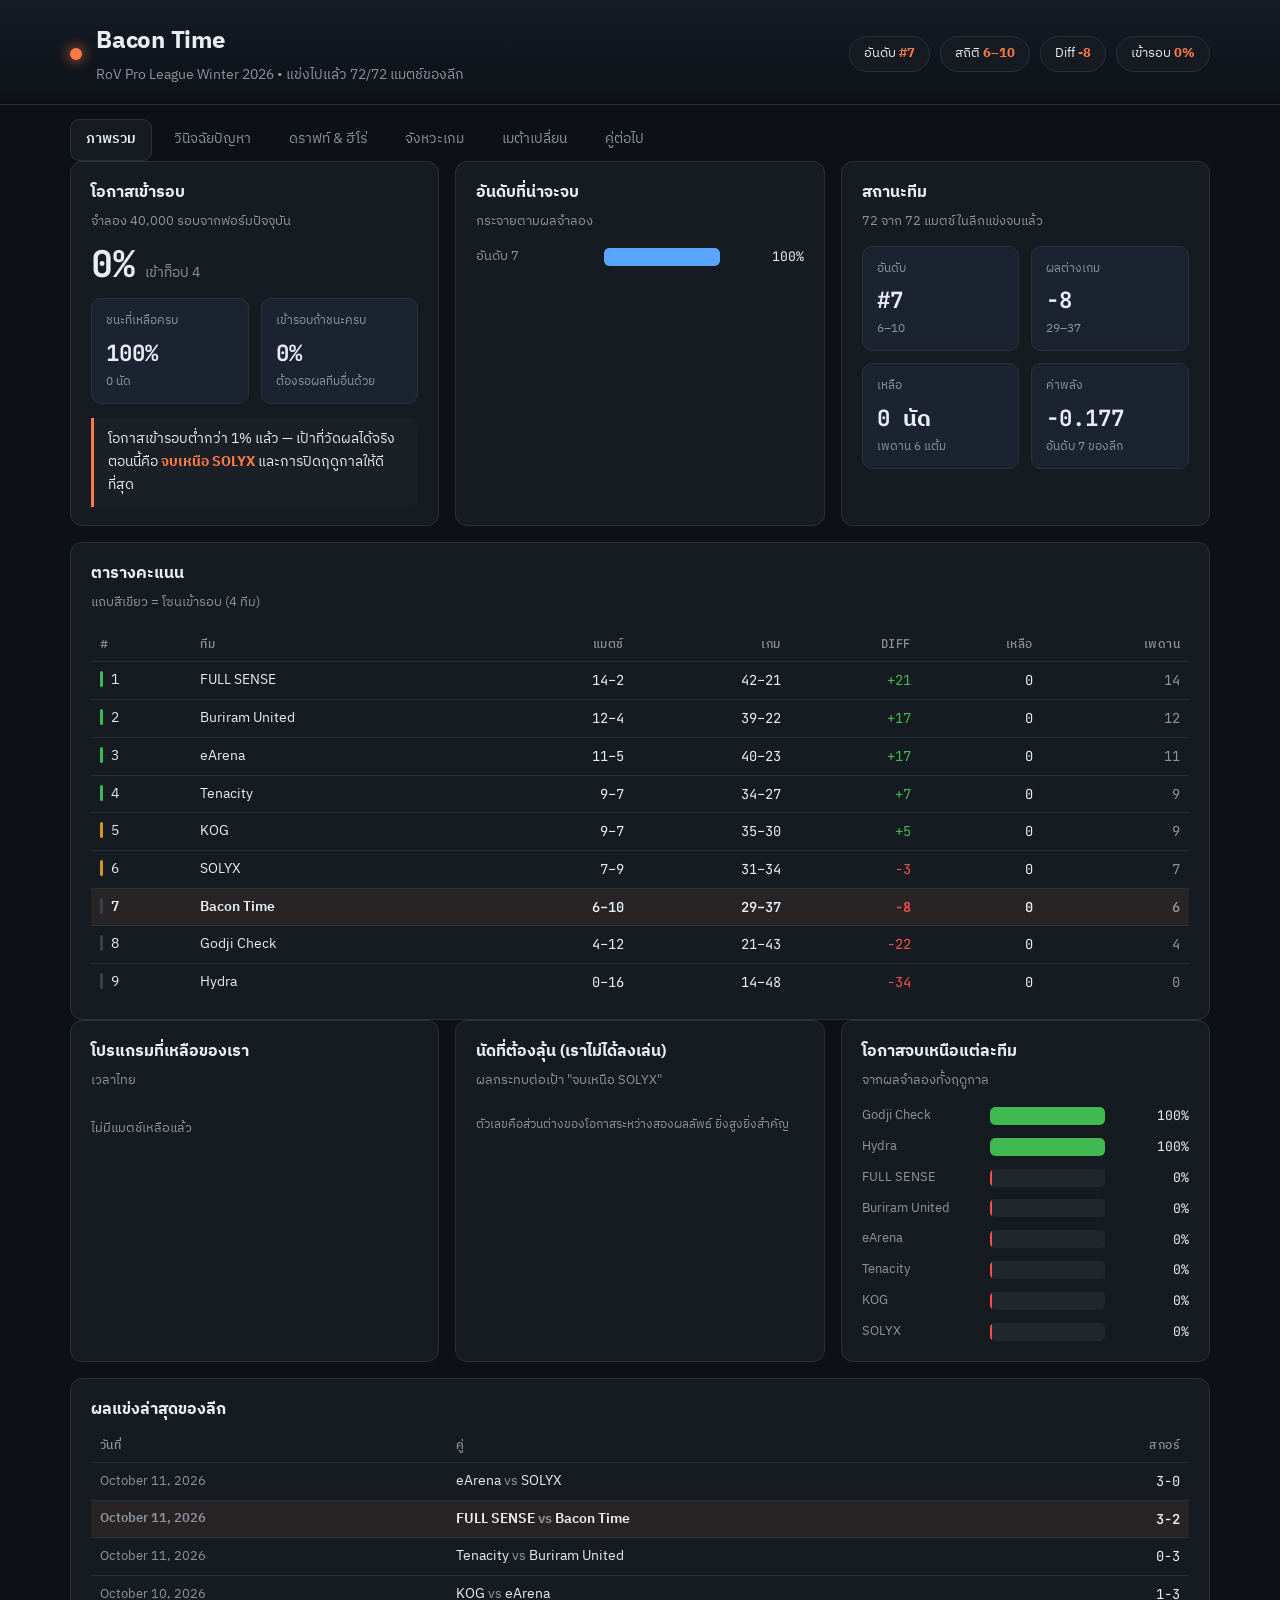
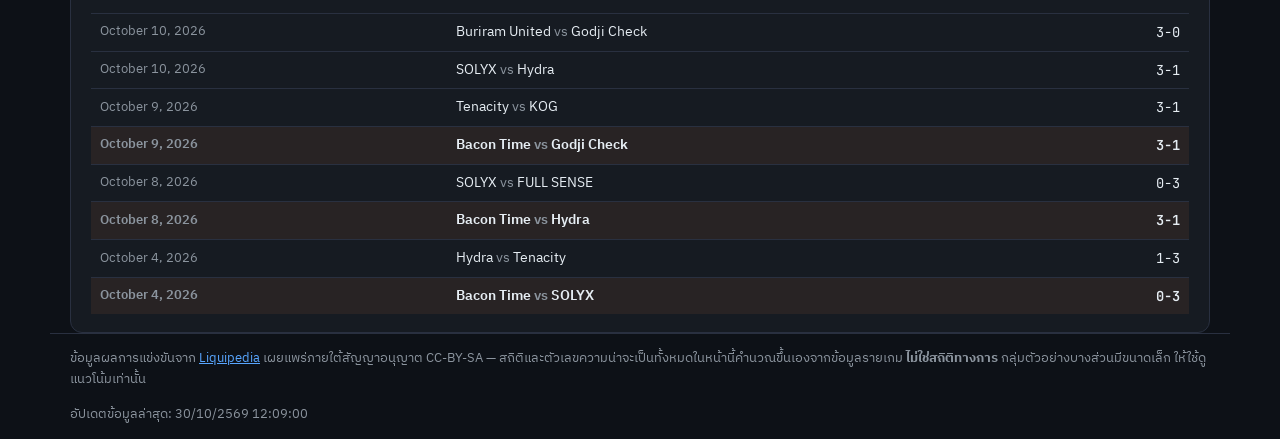
==== commit 48d6f3b8: "chore: update tracker data (2026-10-30 12:09 UTC)" ====
--- a/standalone.html
+++ b/standalone.html
@@ -153,7 +153,7 @@
   <p class="muted small" id="updatedAt"></p>
 </footer>
 
-<script>window.__STATS__ = {"meta": {"team": "Bacon Time", "tournament": "Winter 2026", "source": "Liquipedia (CC-BY-SA)", "source_url": "https://liquipedia.net/honorofkings/RoV_Pro_League/2026/Winter/Group_Stage", "updated_at": "2026-10-30T04:24:34+00:00", "played": 72, "total": 72, "playoff_slots": 4}, "standings": [{"team": "FULL SENSE", "w": 14, "l": 2, "gw": 42, "gl": 21, "diff": 21, "points": 14, "remaining": 0, "rank": 1, "max_points": 14}, {"team": "Buriram United", "w": 12, "l": 4, "gw": 39, "gl": 22, "diff": 17, "points": 12, "remaining": 0, "rank": 2, "max_points": 12}, {"team": "eArena", "w": 11, "l": 5, "gw": 40, "gl": 23, "diff": 17, "points": 11, "remaining": 0, "rank": 3, "max_points": 11}, {"team": "Tenacity", "w": 9, "l": 7, "gw": 34, "gl": 27, "diff": 7, "points": 9, "remaining": 0, "rank": 4, "max_points": 9}, {"team": "KOG", "w": 9, "l": 7, "gw": 35, "gl": 30, "diff": 5, "points": 9, "remaining": 0, "rank": 5, "max_points": 9}, {"team": "SOLYX", "w": 7, "l": 9, "gw": 31, "gl": 34, "diff": -3, "points": 7, "remaining": 0, "rank": 6, "max_points": 7}, {"team": "Bacon Time", "w": 6, "l": 10, "gw": 29, "gl": 37, "diff": -8, "points": 6, "remaining": 0, "rank": 7, "max_points": 6}, {"team": "Godji Check", "w": 4, "l": 12, "gw": 21, "gl": 43, "diff": -22, "points": 4, "remaining": 0, "rank": 8, "max_points": 4}, {"team": "Hydra", "w": 0, "l": 16, "gw": 14, "gl": 48, "diff": -34, "points": 0, "remaining": 0, "rank": 9, "max_points": 0}], "ratings": {"FULL SENSE": 0.639, "Buriram United": 0.511, "eArena": 0.532, "Tenacity": 0.237, "KOG": 0.165, "SOLYX": -0.096, "Bacon Time": -0.177, "Godji Check": -0.688, "Hydra": -1.123}, "diagnostics": {"series": [{"opponent": "eArena", "date": "August 23, 2026", "flow": "LWLL", "score": "1-3", "won": false}, {"opponent": "Godji Check", "date": "August 27, 2026", "flow": "LWWW", "score": "3-1", "won": true}, {"opponent": "SOLYX", "date": "August 29, 2026", "flow": "WLWLW", "score": "3-2", "won": true}, {"opponent": "Tenacity", "date": "August 30, 2026", "flow": "LLL", "score": "0-3", "won": false}, {"opponent": "Hydra", "date": "September 3, 2026", "flow": "WWW", "score": "3-0", "won": true}, {"opponent": "Buriram United", "date": "September 6, 2026", "flow": "LLL", "score": "0-3", "won": false}, {"opponent": "FULL SENSE", "date": "September 11, 2026", "flow": "WWLLL", "score": "2-3", "won": false}, {"opponent": "KOG", "date": "September 13, 2026", "flow": "LWLWW", "score": "3-2", "won": true}, {"opponent": "Tenacity", "date": "September 19, 2026", "flow": "LLWL", "score": "1-3", "won": false}, {"opponent": "Buriram United", "date": "September 27, 2026", "flow": "LWLWL", "score": "2-3", "won": false}, {"opponent": "eArena", "date": "September 28, 2026", "flow": "LLWWL", "score": "2-3", "won": false}, {"opponent": "KOG", "date": "October 2, 2026", "flow": "WLLL", "score": "1-3", "won": false}, {"opponent": "SOLYX", "date": "October 4, 2026", "flow": "LLL", "score": "0-3", "won": false}, {"opponent": "Hydra", "date": "October 8, 2026", "flow": "WWLW", "score": "3-1", "won": true}, {"opponent": "Godji Check", "date": "October 9, 2026", "flow": "LWWW", "score": "3-1", "won": true}, {"opponent": "FULL SENSE", "date": "October 11, 2026", "flow": "LLWWL", "score": "2-3", "won": false}], "by_game_no": [{"game": 1, "n": 16, "w": 5, "wr": 31, "league_wr": 50}, {"game": 2, "n": 16, "w": 8, "wr": 50, "league_wr": 50}, {"game": 3, "n": 16, "w": 7, "wr": 44, "league_wr": 50}, {"game": 4, "n": 12, "w": 7, "wr": 58, "league_wr": 50}, {"game": 5, "n": 6, "w": 2, "wr": 33, "league_wr": 50}], "by_length": [{"label": "ต่ำกว่า 12 นาที", "n": 7, "w": 4, "wr": 57, "league_wr": 50}, {"label": "12–16 นาที", "n": 21, "w": 8, "wr": 38, "league_wr": 50}, {"label": "16–20 นาที", "n": 27, "w": 14, "wr": 52, "league_wr": 50}, {"label": "เกิน 20 นาที", "n": 11, "w": 3, "wr": 27, "league_wr": 50}], "sides": {"blue": {"n": 38, "w": 16, "wr": 42, "league_wr": 53}, "red": {"n": 28, "w": 13, "wr": 46, "league_wr": 47}}, "closeout": {"n": 8, "w": 4, "wr": 50}, "deciders": {"n": 6, "w": 2}, "trailing": {"n": 37, "w": 17, "wr": 46}, "leading": {"n": 13, "w": 7, "wr": 54}, "tiers": {"top": {"mw": 1, "ml": 9, "gw": 14, "gl": 29, "wr": 33}, "bottom": {"mw": 5, "ml": 1, "gw": 15, "gl": 8, "wr": 65}, "top_teams": ["Buriram United", "FULL SENSE", "KOG", "Tenacity", "eArena"]}}, "heroes": {"pool": [{"hero": "airi", "n": 9, "w": 7, "wr": 78, "league_wr": 51, "edge": 27}, {"hero": "toro", "n": 7, "w": 5, "wr": 71, "league_wr": 53, "edge": 18}, {"hero": "maloch", "n": 9, "w": 6, "wr": 67, "league_wr": 52, "edge": 15}, {"hero": "murad", "n": 3, "w": 2, "wr": 67, "league_wr": 45, "edge": 22}, {"hero": "rouie", "n": 8, "w": 5, "wr": 62, "league_wr": 57, "edge": 5}, {"hero": "wiro", "n": 10, "w": 6, "wr": 60, "league_wr": 43, "edge": 17}, {"hero": "mganga", "n": 5, "w": 3, "wr": 60, "league_wr": 35, "edge": 25}, {"hero": "lorion", "n": 14, "w": 8, "wr": 57, "league_wr": 52, "edge": 5}, {"hero": "violet", "n": 15, "w": 8, "wr": 53, "league_wr": 55, "edge": -2}, {"hero": "ryoma", "n": 12, "w": 6, "wr": 50, "league_wr": 58, "edge": -8}, {"hero": "astrid", "n": 12, "w": 6, "wr": 50, "league_wr": 57, "edge": -7}, {"hero": "ybneth", "n": 12, "w": 6, "wr": 50, "league_wr": 59, "edge": -9}, {"hero": "tachi", "n": 10, "w": 5, "wr": 50, "league_wr": 50, "edge": 0}, {"hero": "sinestrea", "n": 8, "w": 4, "wr": 50, "league_wr": 63, "edge": -13}, {"hero": "valhein", "n": 4, "w": 2, "wr": 50, "league_wr": 54, "edge": -4}, {"hero": "biron", "n": 4, "w": 2, "wr": 50, "league_wr": 56, "edge": -6}, {"hero": "iggy", "n": 4, "w": 2, "wr": 50, "league_wr": 62, "edge": -12}, {"hero": "billow", "n": 15, "w": 7, "wr": 47, "league_wr": 42, "edge": 5}, {"hero": "elandorr", "n": 13, "w": 6, "wr": 46, "league_wr": 50, "edge": -4}, {"hero": "annette", "n": 9, "w": 4, "wr": 44, "league_wr": 55, "edge": -11}, {"hero": "flowborn", "n": 9, "w": 4, "wr": 44, "league_wr": 45, "edge": -1}, {"hero": "alice", "n": 5, "w": 2, "wr": 40, "league_wr": 56, "edge": -16}, {"hero": "marja", "n": 13, "w": 5, "wr": 38, "league_wr": 45, "edge": -7}, {"hero": "capheny", "n": 8, "w": 3, "wr": 38, "league_wr": 51, "edge": -13}, {"hero": "teemee", "n": 8, "w": 3, "wr": 38, "league_wr": 42, "edge": -4}, {"hero": "skud", "n": 6, "w": 2, "wr": 33, "league_wr": 51, "edge": -18}, {"hero": "zata", "n": 3, "w": 1, "wr": 33, "league_wr": 52, "edge": -19}, {"hero": "mina", "n": 3, "w": 1, "wr": 33, "league_wr": 55, "edge": -22}, {"hero": "nakroth", "n": 3, "w": 1, "wr": 33, "league_wr": 43, "edge": -10}, {"hero": "thane", "n": 7, "w": 2, "wr": 29, "league_wr": 51, "edge": -22}, {"hero": "qi", "n": 4, "w": 1, "wr": 25, "league_wr": 49, "edge": -24}, {"hero": "wisp", "n": 4, "w": 1, "wr": 25, "league_wr": 49, "edge": -24}, {"hero": "zephys", "n": 4, "w": 1, "wr": 25, "league_wr": 30, "edge": -5}, {"hero": "dolia", "n": 4, "w": 1, "wr": 25, "league_wr": 49, "edge": -24}, {"hero": "liliana", "n": 4, "w": 1, "wr": 25, "league_wr": 45, "edge": -20}, {"hero": "stuart", "n": 9, "w": 2, "wr": 22, "league_wr": 47, "edge": -25}, {"hero": "tamyn", "n": 5, "w": 1, "wr": 20, "league_wr": 58, "edge": -38}, {"hero": "yue", "n": 5, "w": 1, "wr": 20, "league_wr": 46, "edge": -26}, {"hero": "riktor", "n": 6, "w": 1, "wr": 17, "league_wr": 36, "edge": -19}, {"hero": "cresht", "n": 6, "w": 0, "wr": 0, "league_wr": 49, "edge": -49}, {"hero": "taara", "n": 4, "w": 0, "wr": 0, "league_wr": 46, "edge": -46}, {"hero": "ignis", "n": 3, "w": 0, "wr": 0, "league_wr": 28, "edge": -28}], "targeted": [{"hero": "tamyn", "n": 29, "of": 66, "rate": 44, "league_rate": 34, "gap": 10}, {"hero": "annette", "n": 9, "of": 66, "rate": 14, "league_rate": 9, "gap": 5}, {"hero": "enzo", "n": 5, "of": 66, "rate": 8, "league_rate": 4, "gap": 4}, {"hero": "yue", "n": 5, "of": 66, "rate": 8, "league_rate": 3, "gap": 4}, {"hero": "skud", "n": 6, "of": 66, "rate": 9, "league_rate": 6, "gap": 3}, {"hero": "alice", "n": 6, "of": 66, "rate": 9, "league_rate": 6, "gap": 3}, {"hero": "hayate", "n": 6, "of": 66, "rate": 9, "league_rate": 6, "gap": 3}, {"hero": "maloch", "n": 8, "of": 66, "rate": 12, "league_rate": 10, "gap": 2}, {"hero": "mganga", "n": 5, "of": 66, "rate": 8, "league_rate": 5, "gap": 2}, {"hero": "omen", "n": 8, "of": 66, "rate": 12, "league_rate": 10, "gap": 2}], "punished": [{"hero": "alice", "n": 7, "w": 6, "wr": 86}, {"hero": "elandorr", "n": 10, "w": 8, "wr": 80}, {"hero": "ryoma", "n": 5, "w": 4, "wr": 80}, {"hero": "liliana", "n": 9, "w": 7, "wr": 78}, {"hero": "tamyn", "n": 8, "w": 6, "wr": 75}, {"hero": "maloch", "n": 4, "w": 3, "wr": 75}, {"hero": "valhein", "n": 4, "w": 3, "wr": 75}, {"hero": "toro", "n": 11, "w": 8, "wr": 73}, {"hero": "iggy", "n": 7, "w": 5, "wr": 71}, {"hero": "ybneth", "n": 9, "w": 6, "wr": 67}], "untapped": [{"hero": "iggy", "league_n": 63, "league_wr": 62, "presence": 29, "team_n": 4}, {"hero": "chaugnar", "league_n": 20, "league_wr": 60, "presence": 13, "team_n": 1}, {"hero": "ryoma", "league_n": 62, "league_wr": 58, "presence": 32, "team_n": 12}, {"hero": "krizzix", "league_n": 14, "league_wr": 57, "presence": 10, "team_n": 0}, {"hero": "biron", "league_n": 57, "league_wr": 56, "presence": 20, "team_n": 4}, {"hero": "alice", "league_n": 48, "league_wr": 56, "presence": 29, "team_n": 5}, {"hero": "mina", "league_n": 51, "league_wr": 55, "presence": 35, "team_n": 3}, {"hero": "annette", "league_n": 64, "league_wr": 55, "presence": 41, "team_n": 9}, {"hero": "violet", "league_n": 64, "league_wr": 55, "presence": 26, "team_n": 15}, {"hero": "zuka", "league_n": 26, "league_wr": 54, "presence": 9, "team_n": 1}, {"hero": "valhein", "league_n": 41, "league_wr": 54, "presence": 31, "team_n": 4}, {"hero": "elsu", "league_n": 19, "league_wr": 53, "presence": 10, "team_n": 1}], "team_bans": [{"hero": "rouie", "n": 22}, {"hero": "sinestrea", "n": 20}, {"hero": "dolia", "n": 18}, {"hero": "marja", "n": 17}, {"hero": "ybneth", "n": 17}, {"hero": "astrid", "n": 17}, {"hero": "florentino", "n": 14}, {"hero": "tamyn", "n": 13}, {"hero": "omen", "n": 9}, {"hero": "zata", "n": 8}], "tempo_index": {"skud": 16.0, "edras": 17.8, "rouie": 17.6, "capheny": 16.1, "toro": 17.1, "biron": 16.5, "billow": 17.0, "lorion": 17.0, "elandorr": 16.4, "enzo": 15.8, "florentino": 15.2, "butterfly": 14.1, "ignis": 16.1, "flowborn": 17.3, "airi": 15.1, "tachi": 16.9, "alice": 16.1, "violet": 16.6, "wiro": 17.5, "ryoma": 16.6, "astrid": 17.0, "liliana": 16.3, "teemee": 16.8, "riktor": 17.5, "sinestrea": 16.2, "zata": 16.3, "dolia": 15.8, "marja": 16.1, "yue": 15.4, "valhein": 14.5, "krizzix": 16.0, "murad": 15.3, "tamyn": 16.0, "annette": 16.1, "stuart": 16.2, "maloch": 16.8, "ybneth": 16.3, "hayate": 16.0, "zephys": 16.6, "wisp": 16.5, "mina": 17.2, "cresht": 15.0, "qi": 15.4, "keera": 13.9, "goverra": 14.3, "elsu": 19.5, "thane": 16.9, "yena": 17.8, "taara": 17.2, "omen": 16.2, "chaugnar": 14.6, "iggy": 16.6, "nakroth": 15.8, "mganga": 14.5, "zuka": 15.5, "baldum": 14.5, "dyadia": 18.0, "fennik": 18.8, "darcy": 17.3}, "fast_heroes": [{"hero": "krizzix", "short_wr": 75, "short_n": 8, "long_wr": 33, "long_n": 6, "swing": 42}, {"hero": "enzo", "short_wr": 64, "short_n": 11, "long_wr": 25, "long_n": 12, "swing": 39}, {"hero": "baldum", "short_wr": 56, "short_n": 9, "long_wr": 20, "long_n": 5, "swing": 36}, {"hero": "flowborn", "short_wr": 65, "short_n": 31, "long_wr": 33, "long_n": 46, "swing": 32}, {"hero": "rouie", "short_wr": 75, "short_n": 20, "long_wr": 45, "long_n": 31, "swing": 30}, {"hero": "teemee", "short_wr": 57, "short_n": 21, "long_wr": 27, "long_n": 22, "swing": 30}, {"hero": "yena", "short_wr": 57, "short_n": 7, "long_wr": 36, "long_n": 14, "swing": 21}, {"hero": "tamyn", "short_wr": 67, "short_n": 30, "long_wr": 50, "long_n": 30, "swing": 17}], "slow_heroes": [{"hero": "elsu", "short_wr": 20, "short_n": 5, "long_wr": 64, "long_n": 14, "swing": -44}, {"hero": "murad", "short_wr": 27, "short_n": 11, "long_wr": 64, "long_n": 11, "swing": -37}, {"hero": "keera", "short_wr": 25, "short_n": 12, "long_wr": 60, "long_n": 5, "swing": -35}, {"hero": "mganga", "short_wr": 23, "short_n": 13, "long_wr": 57, "long_n": 7, "swing": -34}, {"hero": "chaugnar", "short_wr": 50, "short_n": 14, "long_wr": 83, "long_n": 6, "swing": -33}, {"hero": "dolia", "short_wr": 38, "short_n": 37, "long_wr": 61, "long_n": 33, "swing": -23}, {"hero": "wisp", "short_wr": 37, "short_n": 27, "long_wr": 59, "long_n": 32, "swing": -22}, {"hero": "yue", "short_wr": 37, "short_n": 27, "long_wr": 57, "long_n": 23, "swing": -20}], "total_games": 285, "team_games": 66}, "tempo": {"team": {"faster": {"n": 15, "w": 5, "wr": 33}, "even": {"n": 31, "w": 15, "wr": 48}, "slower": {"n": 20, "w": 9, "wr": 45}}, "league": {"faster": {"n": 167, "w": 88, "wr": 53}, "even": {"n": 236, "w": 118, "wr": 50}, "slower": {"n": 167, "w": 79, "wr": 47}}, "slow_comp_by_team": [{"team": "eArena", "n": 19, "w": 12, "wr": 63}, {"team": "FULL SENSE", "n": 14, "w": 8, "wr": 57}, {"team": "Tenacity", "n": 14, "w": 8, "wr": 57}, {"team": "Buriram United", "n": 18, "w": 10, "wr": 56}, {"team": "Godji Check", "n": 15, "w": 7, "wr": 47}, {"team": "Bacon Time", "n": 20, "w": 9, "wr": 45}, {"team": "SOLYX", "n": 30, "w": 13, "wr": 43}, {"team": "KOG", "n": 15, "w": 5, "wr": 33}, {"team": "Hydra", "n": 22, "w": 7, "wr": 32}], "games": [{"opponent": "eArena", "ours": 16.4, "theirs": 16.7, "kind": "even", "minutes": 17.2, "won": false}, {"opponent": "eArena", "ours": 17.1, "theirs": 16.2, "kind": "slower", "minutes": 19.5, "won": true}, {"opponent": "eArena", "ours": 15.8, "theirs": 16.2, "kind": "faster", "minutes": 13.3, "won": false}, {"opponent": "eArena", "ours": 16.2, "theirs": 16.9, "kind": "faster", "minutes": 18.4, "won": false}, {"opponent": "Godji Check", "ours": 16.4, "theirs": 16.6, "kind": "even", "minutes": 16.7, "won": false}, {"opponent": "Godji Check", "ours": 16.4, "theirs": 16.0, "kind": "slower", "minutes": 20.0, "won": true}, {"opponent": "Godji Check", "ours": 16.3, "theirs": 16.6, "kind": "even", "minutes": 26.2, "won": true}, {"opponent": "Godji Check", "ours": 16.7, "theirs": 16.7, "kind": "even", "minutes": 13.3, "won": true}, {"opponent": "SOLYX", "ours": 16.6, "theirs": 16.3, "kind": "slower", "minutes": 17.1, "won": true}, {"opponent": "SOLYX", "ours": 16.9, "theirs": 16.7, "kind": "even", "minutes": 29.1, "won": false}, {"opponent": "SOLYX", "ours": 16.8, "theirs": 16.8, "kind": "even", "minutes": 19.5, "won": true}, {"opponent": "SOLYX", "ours": 16.2, "theirs": 16.1, "kind": "even", "minutes": 20.4, "won": false}, {"opponent": "SOLYX", "ours": 16.7, "theirs": 16.5, "kind": "even", "minutes": 11.5, "won": true}, {"opponent": "Tenacity", "ours": 16.3, "theirs": 15.9, "kind": "slower", "minutes": 16.1, "won": false}, {"opponent": "Tenacity", "ours": 16.9, "theirs": 16.1, "kind": "slower", "minutes": 16.2, "won": false}, {"opponent": "Tenacity", "ours": 16.4, "theirs": 17.0, "kind": "faster", "minutes": 14.8, "won": false}, {"opponent": "Hydra", "ours": 16.1, "theirs": 15.9, "kind": "even", "minutes": 16.5, "won": true}, {"opponent": "Hydra", "ours": 15.9, "theirs": 15.6, "kind": "even", "minutes": 15.3, "won": true}, {"opponent": "Hydra", "ours": 16.4, "theirs": 17.6, "kind": "faster", "minutes": 19.3, "won": true}, {"opponent": "Buriram United", "ours": 16.3, "theirs": 16.2, "kind": "even", "minutes": 13.4, "won": false}, {"opponent": "Buriram United", "ours": 16.5, "theirs": 15.9, "kind": "slower", "minutes": 21.9, "won": false}, {"opponent": "Buriram United", "ours": 16.6, "theirs": 16.7, "kind": "even", "minutes": 14.3, "won": false}, {"opponent": "FULL SENSE", "ours": 16.0, "theirs": 16.2, "kind": "even", "minutes": 12.8, "won": true}, {"opponent": "FULL SENSE", "ours": 16.3, "theirs": 16.5, "kind": "even", "minutes": 18.9, "won": true}, {"opponent": "FULL SENSE", "ours": 16.9, "theirs": 16.5, "kind": "slower", "minutes": 21.2, "won": false}, {"opponent": "FULL SENSE", "ours": 16.3, "theirs": 16.5, "kind": "even", "minutes": 26.2, "won": false}, {"opponent": "FULL SENSE", "ours": 16.2, "theirs": 15.5, "kind": "slower", "minutes": 12.4, "won": false}, {"opponent": "KOG", "ours": 16.5, "theirs": 16.0, "kind": "slower", "minutes": 13.8, "won": false}, {"opponent": "KOG", "ours": 16.4, "theirs": 16.9, "kind": "faster", "minutes": 22.3, "won": true}, {"opponent": "KOG", "ours": 16.0, "theirs": 15.9, "kind": "even", "minutes": 12.8, "won": false}, {"opponent": "KOG", "ours": 15.9, "theirs": 15.9, "kind": "even", "minutes": 13.2, "won": true}, {"opponent": "KOG", "ours": 16.9, "theirs": 16.5, "kind": "slower", "minutes": 19.0, "won": true}, {"opponent": "Tenacity", "ours": 16.7, "theirs": 16.3, "kind": "slower", "minutes": 18.4, "won": false}, {"opponent": "Tenacity", "ours": 16.7, "theirs": 16.4, "kind": "slower", "minutes": 19.5, "won": false}, {"opponent": "Tenacity", "ours": 16.5, "theirs": 17.3, "kind": "faster", "minutes": 16.8, "won": true}, {"opponent": "Tenacity", "ours": 16.6, "theirs": 16.2, "kind": "slower", "minutes": 16.3, "won": false}, {"opponent": "Buriram United", "ours": 16.6, "theirs": 16.8, "kind": "even", "minutes": 19.8, "won": false}, {"opponent": "Buriram United", "ours": 17.0, "theirs": 15.0, "kind": "slower", "minutes": 10.7, "won": true}, {"opponent": "Buriram United", "ours": 16.7, "theirs": 16.5, "kind": "even", "minutes": 10.4, "won": false}, {"opponent": "Buriram United", "ours": 16.6, "theirs": 16.4, "kind": "even", "minutes": 13.5, "won": true}, {"opponent": "Buriram United", "ours": 15.9, "theirs": 16.4, "kind": "faster", "minutes": 13.3, "won": false}, {"opponent": "eArena", "ours": 16.9, "theirs": 16.6, "kind": "slower", "minutes": 14.2, "won": false}, {"opponent": "eArena", "ours": 16.5, "theirs": 16.1, "kind": "slower", "minutes": 11.3, "won": false}, {"opponent": "eArena", "ours": 16.4, "theirs": 16.7, "kind": "even", "minutes": 17.5, "won": true}, {"opponent": "eArena", "ours": 16.6, "theirs": 16.6, "kind": "even", "minutes": 17.1, "won": true}, {"opponent": "eArena", "ours": 15.8, "theirs": 16.6, "kind": "faster", "minutes": 18.5, "won": false}, {"opponent": "KOG", "ours": 16.5, "theirs": 16.4, "kind": "even", "minutes": 13.4, "won": true}, {"opponent": "KOG", "ours": 16.1, "theirs": 16.2, "kind": "even", "minutes": 16.3, "won": false}, {"opponent": "KOG", "ours": 16.6, "theirs": 16.6, "kind": "even", "minutes": 10.3, "won": false}, {"opponent": "KOG", "ours": 16.1, "theirs": 16.7, "kind": "faster", "minutes": 16.9, "won": false}, {"opponent": "SOLYX", "ours": 16.4, "theirs": 16.6, "kind": "even", "minutes": 17.9, "won": false}, {"opponent": "SOLYX", "ours": 16.5, "theirs": 17.1, "kind": "faster", "minutes": 13.1, "won": false}, {"opponent": "SOLYX", "ours": 16.3, "theirs": 16.5, "kind": "even", "minutes": 21.4, "won": false}, {"opponent": "Hydra", "ours": 16.7, "theirs": 17.0, "kind": "even", "minutes": 19.9, "won": true}, {"opponent": "Hydra", "ours": 16.3, "theirs": 16.7, "kind": "faster", "minutes": 12.9, "won": true}, {"opponent": "Hydra", "ours": 16.1, "theirs": 16.2, "kind": "even", "minutes": 12.9, "won": false}, {"opponent": "Hydra", "ours": 16.5, "theirs": 16.2, "kind": "slower", "minutes": 11.8, "won": true}, {"opponent": "Godji Check", "ours": 16.5, "theirs": 16.9, "kind": "faster", "minutes": 25.4, "won": false}, {"opponent": "Godji Check", "ours": 16.8, "theirs": 15.8, "kind": "slower", "minutes": 11.3, "won": true}, {"opponent": "Godji Check", "ours": 16.8, "theirs": 16.0, "kind": "slower", "minutes": 12.4, "won": true}, {"opponent": "Godji Check", "ours": 16.9, "theirs": 15.8, "kind": "slower", "minutes": 17.8, "won": true}, {"opponent": "FULL SENSE", "ours": 16.7, "theirs": 17.4, "kind": "faster", "minutes": 34.9, "won": false}, {"opponent": "FULL SENSE", "ours": 15.8, "theirs": 16.1, "kind": "faster", "minutes": 15.1, "won": false}, {"opponent": "FULL SENSE", "ours": 16.3, "theirs": 16.8, "kind": "faster", "minutes": 22.9, "won": true}, {"opponent": "FULL SENSE", "ours": 16.7, "theirs": 16.8, "kind": "even", "minutes": 18.1, "won": true}, {"opponent": "FULL SENSE", "ours": 16.3, "theirs": 16.4, "kind": "even", "minutes": 13.4, "won": false}]}, "meta_shift": {"risers": [{"hero": "tamyn", "prev": 0, "cur": 88, "delta": 88, "team_prev": 0, "team_cur": 5}, {"hero": "astrid", "prev": 0, "cur": 73, "delta": 73, "team_prev": 0, "team_cur": 12}, {"hero": "flowborn", "prev": 0, "cur": 33, "delta": 33, "team_prev": 0, "team_cur": 9}, {"hero": "alice", "prev": 0, "cur": 29, "delta": 29, "team_prev": 0, "team_cur": 5}, {"hero": "maloch", "prev": 18, "cur": 40, "delta": 22, "team_prev": 2, "team_cur": 9}, {"hero": "wiro", "prev": 2, "cur": 24, "delta": 21, "team_prev": 4, "team_cur": 10}, {"hero": "dolia", "prev": 53, "cur": 74, "delta": 21, "team_prev": 13, "team_cur": 4}, {"hero": "ybneth", "prev": 44, "cur": 66, "delta": 21, "team_prev": 13, "team_cur": 12}, {"hero": "annette", "prev": 20, "cur": 41, "delta": 20, "team_prev": 4, "team_cur": 9}, {"hero": "violet", "prev": 9, "cur": 26, "delta": 17, "team_prev": 3, "team_cur": 15}, {"hero": "cresht", "prev": 7, "cur": 22, "delta": 15, "team_prev": 2, "team_cur": 6}, {"hero": "mina", "prev": 21, "cur": 35, "delta": 15, "team_prev": 4, "team_cur": 3}], "fallers": [{"hero": "toro", "prev": 63, "cur": 32, "delta": -32, "team_prev": 12, "team_cur": 7}, {"hero": "zata", "prev": 70, "cur": 38, "delta": -32, "team_prev": 4, "team_cur": 3}, {"hero": "qi", "prev": 49, "cur": 17, "delta": -32, "team_prev": 3, "team_cur": 4}, {"hero": "murad", "prev": 51, "cur": 19, "delta": -31, "team_prev": 6, "team_cur": 3}, {"hero": "keera", "prev": 36, "cur": 7, "delta": -29, "team_prev": 8, "team_cur": 0}, {"hero": "tachi", "prev": 60, "cur": 32, "delta": -28, "team_prev": 12, "team_cur": 10}, {"hero": "fennik", "prev": 30, "cur": 5, "delta": -25, "team_prev": 3, "team_cur": 0}, {"hero": "hayate", "prev": 57, "cur": 35, "delta": -22, "team_prev": 8, "team_cur": 2}, {"hero": "sinestrea", "prev": 94, "cur": 73, "delta": -21, "team_prev": 8, "team_cur": 8}, {"hero": "zephys", "prev": 32, "cur": 12, "delta": -21, "team_prev": 4, "team_cur": 4}], "adaptation": {"team_n": 99, "team_wr": 45, "league_n": 676, "league_wr": 54}, "lost_tools": [{"hero": "dolia", "prev": 13, "cur": 4}, {"hero": "keera", "prev": 8, "cur": 0}, {"hero": "natalya", "prev": 9, "cur": 1}, {"hero": "wisp", "prev": 11, "cur": 4}, {"hero": "hayate", "prev": 8, "cur": 2}, {"hero": "enzo", "prev": 7, "cur": 1}, {"hero": "volkath", "prev": 6, "cur": 0}, {"hero": "yena", "prev": 6, "cur": 2}, {"hero": "murad", "prev": 6, "cur": 3}], "prev_label": "Summer 2026", "cur_label": "Winter 2026"}, "odds": {"top4": 0.0, "win_out": 100.0, "top4_if_win_out": 0.0, "placement": {"7": 100.0}, "finish_above": [{"team": "Godji Check", "pct": 100.0}, {"team": "Hydra", "pct": 100.0}, {"team": "FULL SENSE", "pct": 0.0}, {"team": "Buriram United", "pct": 0.0}, {"team": "eArena", "pct": 0.0}, {"team": "Tenacity", "pct": 0.0}, {"team": "KOG", "pct": 0.0}, {"team": "SOLYX", "pct": 0.0}], "goal_mode": "rank", "goal_label": "จบเหนือ SOLYX", "rival": "SOLYX", "swing": [], "sims": 40000}, "schedule": [], "prep": [], "mvps": [{"player": "Opar", "n": 11}, {"player": "Bonus", "n": 7}, {"player": "Kimsensei", "n": 6}, {"player": "MarkKy", "n": 5}], "recent": [{"date": "October 4, 2026", "a": "Bacon Time", "b": "SOLYX", "score": "0-3"}, {"date": "October 4, 2026", "a": "Hydra", "b": "Tenacity", "score": "1-3"}, {"date": "October 8, 2026", "a": "Bacon Time", "b": "Hydra", "score": "3-1"}, {"date": "October 8, 2026", "a": "SOLYX", "b": "FULL SENSE", "score": "0-3"}, {"date": "October 9, 2026", "a": "Bacon Time", "b": "Godji Check", "score": "3-1"}, {"date": "October 9, 2026", "a": "Tenacity", "b": "KOG", "score": "3-1"}, {"date": "October 10, 2026", "a": "SOLYX", "b": "Hydra", "score": "3-1"}, {"date": "October 10, 2026", "a": "Buriram United", "b": "Godji Check", "score": "3-0"}, {"date": "October 10, 2026", "a": "KOG", "b": "eArena", "score": "1-3"}, {"date": "October 11, 2026", "a": "Tenacity", "b": "Buriram United", "score": "0-3"}, {"date": "October 11, 2026", "a": "FULL SENSE", "b": "Bacon Time", "score": "3-2"}, {"date": "October 11, 2026", "a": "eArena", "b": "SOLYX", "score": "3-0"}]};</script>
+<script>window.__STATS__ = {"meta": {"team": "Bacon Time", "tournament": "Winter 2026", "source": "Liquipedia (CC-BY-SA)", "source_url": "https://liquipedia.net/honorofkings/RoV_Pro_League/2026/Winter/Group_Stage", "updated_at": "2026-10-30T12:09:00+00:00", "played": 72, "total": 72, "playoff_slots": 4}, "standings": [{"team": "FULL SENSE", "w": 14, "l": 2, "gw": 42, "gl": 21, "diff": 21, "points": 14, "remaining": 0, "rank": 1, "max_points": 14}, {"team": "Buriram United", "w": 12, "l": 4, "gw": 39, "gl": 22, "diff": 17, "points": 12, "remaining": 0, "rank": 2, "max_points": 12}, {"team": "eArena", "w": 11, "l": 5, "gw": 40, "gl": 23, "diff": 17, "points": 11, "remaining": 0, "rank": 3, "max_points": 11}, {"team": "Tenacity", "w": 9, "l": 7, "gw": 34, "gl": 27, "diff": 7, "points": 9, "remaining": 0, "rank": 4, "max_points": 9}, {"team": "KOG", "w": 9, "l": 7, "gw": 35, "gl": 30, "diff": 5, "points": 9, "remaining": 0, "rank": 5, "max_points": 9}, {"team": "SOLYX", "w": 7, "l": 9, "gw": 31, "gl": 34, "diff": -3, "points": 7, "remaining": 0, "rank": 6, "max_points": 7}, {"team": "Bacon Time", "w": 6, "l": 10, "gw": 29, "gl": 37, "diff": -8, "points": 6, "remaining": 0, "rank": 7, "max_points": 6}, {"team": "Godji Check", "w": 4, "l": 12, "gw": 21, "gl": 43, "diff": -22, "points": 4, "remaining": 0, "rank": 8, "max_points": 4}, {"team": "Hydra", "w": 0, "l": 16, "gw": 14, "gl": 48, "diff": -34, "points": 0, "remaining": 0, "rank": 9, "max_points": 0}], "ratings": {"FULL SENSE": 0.639, "Buriram United": 0.511, "eArena": 0.532, "Tenacity": 0.237, "KOG": 0.165, "SOLYX": -0.096, "Bacon Time": -0.177, "Godji Check": -0.688, "Hydra": -1.123}, "diagnostics": {"series": [{"opponent": "eArena", "date": "August 23, 2026", "flow": "LWLL", "score": "1-3", "won": false}, {"opponent": "Godji Check", "date": "August 27, 2026", "flow": "LWWW", "score": "3-1", "won": true}, {"opponent": "SOLYX", "date": "August 29, 2026", "flow": "WLWLW", "score": "3-2", "won": true}, {"opponent": "Tenacity", "date": "August 30, 2026", "flow": "LLL", "score": "0-3", "won": false}, {"opponent": "Hydra", "date": "September 3, 2026", "flow": "WWW", "score": "3-0", "won": true}, {"opponent": "Buriram United", "date": "September 6, 2026", "flow": "LLL", "score": "0-3", "won": false}, {"opponent": "FULL SENSE", "date": "September 11, 2026", "flow": "WWLLL", "score": "2-3", "won": false}, {"opponent": "KOG", "date": "September 13, 2026", "flow": "LWLWW", "score": "3-2", "won": true}, {"opponent": "Tenacity", "date": "September 19, 2026", "flow": "LLWL", "score": "1-3", "won": false}, {"opponent": "Buriram United", "date": "September 27, 2026", "flow": "LWLWL", "score": "2-3", "won": false}, {"opponent": "eArena", "date": "September 28, 2026", "flow": "LLWWL", "score": "2-3", "won": false}, {"opponent": "KOG", "date": "October 2, 2026", "flow": "WLLL", "score": "1-3", "won": false}, {"opponent": "SOLYX", "date": "October 4, 2026", "flow": "LLL", "score": "0-3", "won": false}, {"opponent": "Hydra", "date": "October 8, 2026", "flow": "WWLW", "score": "3-1", "won": true}, {"opponent": "Godji Check", "date": "October 9, 2026", "flow": "LWWW", "score": "3-1", "won": true}, {"opponent": "FULL SENSE", "date": "October 11, 2026", "flow": "LLWWL", "score": "2-3", "won": false}], "by_game_no": [{"game": 1, "n": 16, "w": 5, "wr": 31, "league_wr": 50}, {"game": 2, "n": 16, "w": 8, "wr": 50, "league_wr": 50}, {"game": 3, "n": 16, "w": 7, "wr": 44, "league_wr": 50}, {"game": 4, "n": 12, "w": 7, "wr": 58, "league_wr": 50}, {"game": 5, "n": 6, "w": 2, "wr": 33, "league_wr": 50}], "by_length": [{"label": "ต่ำกว่า 12 นาที", "n": 7, "w": 4, "wr": 57, "league_wr": 50}, {"label": "12–16 นาที", "n": 21, "w": 8, "wr": 38, "league_wr": 50}, {"label": "16–20 นาที", "n": 27, "w": 14, "wr": 52, "league_wr": 50}, {"label": "เกิน 20 นาที", "n": 11, "w": 3, "wr": 27, "league_wr": 50}], "sides": {"blue": {"n": 38, "w": 16, "wr": 42, "league_wr": 53}, "red": {"n": 28, "w": 13, "wr": 46, "league_wr": 47}}, "closeout": {"n": 8, "w": 4, "wr": 50}, "deciders": {"n": 6, "w": 2}, "trailing": {"n": 37, "w": 17, "wr": 46}, "leading": {"n": 13, "w": 7, "wr": 54}, "tiers": {"top": {"mw": 1, "ml": 9, "gw": 14, "gl": 29, "wr": 33}, "bottom": {"mw": 5, "ml": 1, "gw": 15, "gl": 8, "wr": 65}, "top_teams": ["Buriram United", "FULL SENSE", "KOG", "Tenacity", "eArena"]}}, "heroes": {"pool": [{"hero": "airi", "n": 9, "w": 7, "wr": 78, "league_wr": 51, "edge": 27}, {"hero": "toro", "n": 7, "w": 5, "wr": 71, "league_wr": 53, "edge": 18}, {"hero": "maloch", "n": 9, "w": 6, "wr": 67, "league_wr": 52, "edge": 15}, {"hero": "murad", "n": 3, "w": 2, "wr": 67, "league_wr": 45, "edge": 22}, {"hero": "rouie", "n": 8, "w": 5, "wr": 62, "league_wr": 57, "edge": 5}, {"hero": "wiro", "n": 10, "w": 6, "wr": 60, "league_wr": 43, "edge": 17}, {"hero": "mganga", "n": 5, "w": 3, "wr": 60, "league_wr": 35, "edge": 25}, {"hero": "lorion", "n": 14, "w": 8, "wr": 57, "league_wr": 52, "edge": 5}, {"hero": "violet", "n": 15, "w": 8, "wr": 53, "league_wr": 55, "edge": -2}, {"hero": "ryoma", "n": 12, "w": 6, "wr": 50, "league_wr": 58, "edge": -8}, {"hero": "astrid", "n": 12, "w": 6, "wr": 50, "league_wr": 57, "edge": -7}, {"hero": "ybneth", "n": 12, "w": 6, "wr": 50, "league_wr": 59, "edge": -9}, {"hero": "tachi", "n": 10, "w": 5, "wr": 50, "league_wr": 50, "edge": 0}, {"hero": "sinestrea", "n": 8, "w": 4, "wr": 50, "league_wr": 63, "edge": -13}, {"hero": "valhein", "n": 4, "w": 2, "wr": 50, "league_wr": 54, "edge": -4}, {"hero": "biron", "n": 4, "w": 2, "wr": 50, "league_wr": 56, "edge": -6}, {"hero": "iggy", "n": 4, "w": 2, "wr": 50, "league_wr": 62, "edge": -12}, {"hero": "billow", "n": 15, "w": 7, "wr": 47, "league_wr": 42, "edge": 5}, {"hero": "elandorr", "n": 13, "w": 6, "wr": 46, "league_wr": 50, "edge": -4}, {"hero": "annette", "n": 9, "w": 4, "wr": 44, "league_wr": 55, "edge": -11}, {"hero": "flowborn", "n": 9, "w": 4, "wr": 44, "league_wr": 45, "edge": -1}, {"hero": "alice", "n": 5, "w": 2, "wr": 40, "league_wr": 56, "edge": -16}, {"hero": "marja", "n": 13, "w": 5, "wr": 38, "league_wr": 45, "edge": -7}, {"hero": "capheny", "n": 8, "w": 3, "wr": 38, "league_wr": 51, "edge": -13}, {"hero": "teemee", "n": 8, "w": 3, "wr": 38, "league_wr": 42, "edge": -4}, {"hero": "skud", "n": 6, "w": 2, "wr": 33, "league_wr": 51, "edge": -18}, {"hero": "zata", "n": 3, "w": 1, "wr": 33, "league_wr": 52, "edge": -19}, {"hero": "mina", "n": 3, "w": 1, "wr": 33, "league_wr": 55, "edge": -22}, {"hero": "nakroth", "n": 3, "w": 1, "wr": 33, "league_wr": 43, "edge": -10}, {"hero": "thane", "n": 7, "w": 2, "wr": 29, "league_wr": 51, "edge": -22}, {"hero": "qi", "n": 4, "w": 1, "wr": 25, "league_wr": 49, "edge": -24}, {"hero": "wisp", "n": 4, "w": 1, "wr": 25, "league_wr": 49, "edge": -24}, {"hero": "zephys", "n": 4, "w": 1, "wr": 25, "league_wr": 30, "edge": -5}, {"hero": "dolia", "n": 4, "w": 1, "wr": 25, "league_wr": 49, "edge": -24}, {"hero": "liliana", "n": 4, "w": 1, "wr": 25, "league_wr": 45, "edge": -20}, {"hero": "stuart", "n": 9, "w": 2, "wr": 22, "league_wr": 47, "edge": -25}, {"hero": "tamyn", "n": 5, "w": 1, "wr": 20, "league_wr": 58, "edge": -38}, {"hero": "yue", "n": 5, "w": 1, "wr": 20, "league_wr": 46, "edge": -26}, {"hero": "riktor", "n": 6, "w": 1, "wr": 17, "league_wr": 36, "edge": -19}, {"hero": "cresht", "n": 6, "w": 0, "wr": 0, "league_wr": 49, "edge": -49}, {"hero": "taara", "n": 4, "w": 0, "wr": 0, "league_wr": 46, "edge": -46}, {"hero": "ignis", "n": 3, "w": 0, "wr": 0, "league_wr": 28, "edge": -28}], "targeted": [{"hero": "tamyn", "n": 29, "of": 66, "rate": 44, "league_rate": 34, "gap": 10}, {"hero": "annette", "n": 9, "of": 66, "rate": 14, "league_rate": 9, "gap": 5}, {"hero": "enzo", "n": 5, "of": 66, "rate": 8, "league_rate": 4, "gap": 4}, {"hero": "yue", "n": 5, "of": 66, "rate": 8, "league_rate": 3, "gap": 4}, {"hero": "skud", "n": 6, "of": 66, "rate": 9, "league_rate": 6, "gap": 3}, {"hero": "alice", "n": 6, "of": 66, "rate": 9, "league_rate": 6, "gap": 3}, {"hero": "hayate", "n": 6, "of": 66, "rate": 9, "league_rate": 6, "gap": 3}, {"hero": "maloch", "n": 8, "of": 66, "rate": 12, "league_rate": 10, "gap": 2}, {"hero": "mganga", "n": 5, "of": 66, "rate": 8, "league_rate": 5, "gap": 2}, {"hero": "omen", "n": 8, "of": 66, "rate": 12, "league_rate": 10, "gap": 2}], "punished": [{"hero": "alice", "n": 7, "w": 6, "wr": 86}, {"hero": "elandorr", "n": 10, "w": 8, "wr": 80}, {"hero": "ryoma", "n": 5, "w": 4, "wr": 80}, {"hero": "liliana", "n": 9, "w": 7, "wr": 78}, {"hero": "tamyn", "n": 8, "w": 6, "wr": 75}, {"hero": "maloch", "n": 4, "w": 3, "wr": 75}, {"hero": "valhein", "n": 4, "w": 3, "wr": 75}, {"hero": "toro", "n": 11, "w": 8, "wr": 73}, {"hero": "iggy", "n": 7, "w": 5, "wr": 71}, {"hero": "ybneth", "n": 9, "w": 6, "wr": 67}], "untapped": [{"hero": "iggy", "league_n": 63, "league_wr": 62, "presence": 29, "team_n": 4}, {"hero": "chaugnar", "league_n": 20, "league_wr": 60, "presence": 13, "team_n": 1}, {"hero": "ryoma", "league_n": 62, "league_wr": 58, "presence": 32, "team_n": 12}, {"hero": "krizzix", "league_n": 14, "league_wr": 57, "presence": 10, "team_n": 0}, {"hero": "biron", "league_n": 57, "league_wr": 56, "presence": 20, "team_n": 4}, {"hero": "alice", "league_n": 48, "league_wr": 56, "presence": 29, "team_n": 5}, {"hero": "mina", "league_n": 51, "league_wr": 55, "presence": 35, "team_n": 3}, {"hero": "annette", "league_n": 64, "league_wr": 55, "presence": 41, "team_n": 9}, {"hero": "violet", "league_n": 64, "league_wr": 55, "presence": 26, "team_n": 15}, {"hero": "zuka", "league_n": 26, "league_wr": 54, "presence": 9, "team_n": 1}, {"hero": "valhein", "league_n": 41, "league_wr": 54, "presence": 31, "team_n": 4}, {"hero": "elsu", "league_n": 19, "league_wr": 53, "presence": 10, "team_n": 1}], "team_bans": [{"hero": "rouie", "n": 22}, {"hero": "sinestrea", "n": 20}, {"hero": "dolia", "n": 18}, {"hero": "marja", "n": 17}, {"hero": "ybneth", "n": 17}, {"hero": "astrid", "n": 17}, {"hero": "florentino", "n": 14}, {"hero": "tamyn", "n": 13}, {"hero": "omen", "n": 9}, {"hero": "zata", "n": 8}], "tempo_index": {"skud": 16.0, "edras": 17.8, "rouie": 17.6, "capheny": 16.1, "toro": 17.1, "biron": 16.5, "billow": 17.0, "lorion": 17.0, "elandorr": 16.4, "enzo": 15.8, "florentino": 15.2, "butterfly": 14.1, "ignis": 16.1, "flowborn": 17.3, "airi": 15.1, "tachi": 16.9, "alice": 16.1, "violet": 16.6, "wiro": 17.5, "ryoma": 16.6, "astrid": 17.0, "liliana": 16.3, "teemee": 16.8, "riktor": 17.5, "sinestrea": 16.2, "zata": 16.3, "dolia": 15.8, "marja": 16.1, "yue": 15.4, "valhein": 14.5, "krizzix": 16.0, "murad": 15.3, "tamyn": 16.0, "annette": 16.1, "stuart": 16.2, "maloch": 16.8, "ybneth": 16.3, "hayate": 16.0, "zephys": 16.6, "wisp": 16.5, "mina": 17.2, "cresht": 15.0, "qi": 15.4, "keera": 13.9, "goverra": 14.3, "elsu": 19.5, "thane": 16.9, "yena": 17.8, "taara": 17.2, "omen": 16.2, "chaugnar": 14.6, "iggy": 16.6, "nakroth": 15.8, "mganga": 14.5, "zuka": 15.5, "baldum": 14.5, "dyadia": 18.0, "fennik": 18.8, "darcy": 17.3}, "fast_heroes": [{"hero": "krizzix", "short_wr": 75, "short_n": 8, "long_wr": 33, "long_n": 6, "swing": 42}, {"hero": "enzo", "short_wr": 64, "short_n": 11, "long_wr": 25, "long_n": 12, "swing": 39}, {"hero": "baldum", "short_wr": 56, "short_n": 9, "long_wr": 20, "long_n": 5, "swing": 36}, {"hero": "flowborn", "short_wr": 65, "short_n": 31, "long_wr": 33, "long_n": 46, "swing": 32}, {"hero": "rouie", "short_wr": 75, "short_n": 20, "long_wr": 45, "long_n": 31, "swing": 30}, {"hero": "teemee", "short_wr": 57, "short_n": 21, "long_wr": 27, "long_n": 22, "swing": 30}, {"hero": "yena", "short_wr": 57, "short_n": 7, "long_wr": 36, "long_n": 14, "swing": 21}, {"hero": "tamyn", "short_wr": 67, "short_n": 30, "long_wr": 50, "long_n": 30, "swing": 17}], "slow_heroes": [{"hero": "elsu", "short_wr": 20, "short_n": 5, "long_wr": 64, "long_n": 14, "swing": -44}, {"hero": "murad", "short_wr": 27, "short_n": 11, "long_wr": 64, "long_n": 11, "swing": -37}, {"hero": "keera", "short_wr": 25, "short_n": 12, "long_wr": 60, "long_n": 5, "swing": -35}, {"hero": "mganga", "short_wr": 23, "short_n": 13, "long_wr": 57, "long_n": 7, "swing": -34}, {"hero": "chaugnar", "short_wr": 50, "short_n": 14, "long_wr": 83, "long_n": 6, "swing": -33}, {"hero": "dolia", "short_wr": 38, "short_n": 37, "long_wr": 61, "long_n": 33, "swing": -23}, {"hero": "wisp", "short_wr": 37, "short_n": 27, "long_wr": 59, "long_n": 32, "swing": -22}, {"hero": "yue", "short_wr": 37, "short_n": 27, "long_wr": 57, "long_n": 23, "swing": -20}], "total_games": 285, "team_games": 66}, "tempo": {"team": {"faster": {"n": 15, "w": 5, "wr": 33}, "even": {"n": 31, "w": 15, "wr": 48}, "slower": {"n": 20, "w": 9, "wr": 45}}, "league": {"faster": {"n": 167, "w": 88, "wr": 53}, "even": {"n": 236, "w": 118, "wr": 50}, "slower": {"n": 167, "w": 79, "wr": 47}}, "slow_comp_by_team": [{"team": "eArena", "n": 19, "w": 12, "wr": 63}, {"team": "FULL SENSE", "n": 14, "w": 8, "wr": 57}, {"team": "Tenacity", "n": 14, "w": 8, "wr": 57}, {"team": "Buriram United", "n": 18, "w": 10, "wr": 56}, {"team": "Godji Check", "n": 15, "w": 7, "wr": 47}, {"team": "Bacon Time", "n": 20, "w": 9, "wr": 45}, {"team": "SOLYX", "n": 30, "w": 13, "wr": 43}, {"team": "KOG", "n": 15, "w": 5, "wr": 33}, {"team": "Hydra", "n": 22, "w": 7, "wr": 32}], "games": [{"opponent": "eArena", "ours": 16.4, "theirs": 16.7, "kind": "even", "minutes": 17.2, "won": false}, {"opponent": "eArena", "ours": 17.1, "theirs": 16.2, "kind": "slower", "minutes": 19.5, "won": true}, {"opponent": "eArena", "ours": 15.8, "theirs": 16.2, "kind": "faster", "minutes": 13.3, "won": false}, {"opponent": "eArena", "ours": 16.2, "theirs": 16.9, "kind": "faster", "minutes": 18.4, "won": false}, {"opponent": "Godji Check", "ours": 16.4, "theirs": 16.6, "kind": "even", "minutes": 16.7, "won": false}, {"opponent": "Godji Check", "ours": 16.4, "theirs": 16.0, "kind": "slower", "minutes": 20.0, "won": true}, {"opponent": "Godji Check", "ours": 16.3, "theirs": 16.6, "kind": "even", "minutes": 26.2, "won": true}, {"opponent": "Godji Check", "ours": 16.7, "theirs": 16.7, "kind": "even", "minutes": 13.3, "won": true}, {"opponent": "SOLYX", "ours": 16.6, "theirs": 16.3, "kind": "slower", "minutes": 17.1, "won": true}, {"opponent": "SOLYX", "ours": 16.9, "theirs": 16.7, "kind": "even", "minutes": 29.1, "won": false}, {"opponent": "SOLYX", "ours": 16.8, "theirs": 16.8, "kind": "even", "minutes": 19.5, "won": true}, {"opponent": "SOLYX", "ours": 16.2, "theirs": 16.1, "kind": "even", "minutes": 20.4, "won": false}, {"opponent": "SOLYX", "ours": 16.7, "theirs": 16.5, "kind": "even", "minutes": 11.5, "won": true}, {"opponent": "Tenacity", "ours": 16.3, "theirs": 15.9, "kind": "slower", "minutes": 16.1, "won": false}, {"opponent": "Tenacity", "ours": 16.9, "theirs": 16.1, "kind": "slower", "minutes": 16.2, "won": false}, {"opponent": "Tenacity", "ours": 16.4, "theirs": 17.0, "kind": "faster", "minutes": 14.8, "won": false}, {"opponent": "Hydra", "ours": 16.1, "theirs": 15.9, "kind": "even", "minutes": 16.5, "won": true}, {"opponent": "Hydra", "ours": 15.9, "theirs": 15.6, "kind": "even", "minutes": 15.3, "won": true}, {"opponent": "Hydra", "ours": 16.4, "theirs": 17.6, "kind": "faster", "minutes": 19.3, "won": true}, {"opponent": "Buriram United", "ours": 16.3, "theirs": 16.2, "kind": "even", "minutes": 13.4, "won": false}, {"opponent": "Buriram United", "ours": 16.5, "theirs": 15.9, "kind": "slower", "minutes": 21.9, "won": false}, {"opponent": "Buriram United", "ours": 16.6, "theirs": 16.7, "kind": "even", "minutes": 14.3, "won": false}, {"opponent": "FULL SENSE", "ours": 16.0, "theirs": 16.2, "kind": "even", "minutes": 12.8, "won": true}, {"opponent": "FULL SENSE", "ours": 16.3, "theirs": 16.5, "kind": "even", "minutes": 18.9, "won": true}, {"opponent": "FULL SENSE", "ours": 16.9, "theirs": 16.5, "kind": "slower", "minutes": 21.2, "won": false}, {"opponent": "FULL SENSE", "ours": 16.3, "theirs": 16.5, "kind": "even", "minutes": 26.2, "won": false}, {"opponent": "FULL SENSE", "ours": 16.2, "theirs": 15.5, "kind": "slower", "minutes": 12.4, "won": false}, {"opponent": "KOG", "ours": 16.5, "theirs": 16.0, "kind": "slower", "minutes": 13.8, "won": false}, {"opponent": "KOG", "ours": 16.4, "theirs": 16.9, "kind": "faster", "minutes": 22.3, "won": true}, {"opponent": "KOG", "ours": 16.0, "theirs": 15.9, "kind": "even", "minutes": 12.8, "won": false}, {"opponent": "KOG", "ours": 15.9, "theirs": 15.9, "kind": "even", "minutes": 13.2, "won": true}, {"opponent": "KOG", "ours": 16.9, "theirs": 16.5, "kind": "slower", "minutes": 19.0, "won": true}, {"opponent": "Tenacity", "ours": 16.7, "theirs": 16.3, "kind": "slower", "minutes": 18.4, "won": false}, {"opponent": "Tenacity", "ours": 16.7, "theirs": 16.4, "kind": "slower", "minutes": 19.5, "won": false}, {"opponent": "Tenacity", "ours": 16.5, "theirs": 17.3, "kind": "faster", "minutes": 16.8, "won": true}, {"opponent": "Tenacity", "ours": 16.6, "theirs": 16.2, "kind": "slower", "minutes": 16.3, "won": false}, {"opponent": "Buriram United", "ours": 16.6, "theirs": 16.8, "kind": "even", "minutes": 19.8, "won": false}, {"opponent": "Buriram United", "ours": 17.0, "theirs": 15.0, "kind": "slower", "minutes": 10.7, "won": true}, {"opponent": "Buriram United", "ours": 16.7, "theirs": 16.5, "kind": "even", "minutes": 10.4, "won": false}, {"opponent": "Buriram United", "ours": 16.6, "theirs": 16.4, "kind": "even", "minutes": 13.5, "won": true}, {"opponent": "Buriram United", "ours": 15.9, "theirs": 16.4, "kind": "faster", "minutes": 13.3, "won": false}, {"opponent": "eArena", "ours": 16.9, "theirs": 16.6, "kind": "slower", "minutes": 14.2, "won": false}, {"opponent": "eArena", "ours": 16.5, "theirs": 16.1, "kind": "slower", "minutes": 11.3, "won": false}, {"opponent": "eArena", "ours": 16.4, "theirs": 16.7, "kind": "even", "minutes": 17.5, "won": true}, {"opponent": "eArena", "ours": 16.6, "theirs": 16.6, "kind": "even", "minutes": 17.1, "won": true}, {"opponent": "eArena", "ours": 15.8, "theirs": 16.6, "kind": "faster", "minutes": 18.5, "won": false}, {"opponent": "KOG", "ours": 16.5, "theirs": 16.4, "kind": "even", "minutes": 13.4, "won": true}, {"opponent": "KOG", "ours": 16.1, "theirs": 16.2, "kind": "even", "minutes": 16.3, "won": false}, {"opponent": "KOG", "ours": 16.6, "theirs": 16.6, "kind": "even", "minutes": 10.3, "won": false}, {"opponent": "KOG", "ours": 16.1, "theirs": 16.7, "kind": "faster", "minutes": 16.9, "won": false}, {"opponent": "SOLYX", "ours": 16.4, "theirs": 16.6, "kind": "even", "minutes": 17.9, "won": false}, {"opponent": "SOLYX", "ours": 16.5, "theirs": 17.1, "kind": "faster", "minutes": 13.1, "won": false}, {"opponent": "SOLYX", "ours": 16.3, "theirs": 16.5, "kind": "even", "minutes": 21.4, "won": false}, {"opponent": "Hydra", "ours": 16.7, "theirs": 17.0, "kind": "even", "minutes": 19.9, "won": true}, {"opponent": "Hydra", "ours": 16.3, "theirs": 16.7, "kind": "faster", "minutes": 12.9, "won": true}, {"opponent": "Hydra", "ours": 16.1, "theirs": 16.2, "kind": "even", "minutes": 12.9, "won": false}, {"opponent": "Hydra", "ours": 16.5, "theirs": 16.2, "kind": "slower", "minutes": 11.8, "won": true}, {"opponent": "Godji Check", "ours": 16.5, "theirs": 16.9, "kind": "faster", "minutes": 25.4, "won": false}, {"opponent": "Godji Check", "ours": 16.8, "theirs": 15.8, "kind": "slower", "minutes": 11.3, "won": true}, {"opponent": "Godji Check", "ours": 16.8, "theirs": 16.0, "kind": "slower", "minutes": 12.4, "won": true}, {"opponent": "Godji Check", "ours": 16.9, "theirs": 15.8, "kind": "slower", "minutes": 17.8, "won": true}, {"opponent": "FULL SENSE", "ours": 16.7, "theirs": 17.4, "kind": "faster", "minutes": 34.9, "won": false}, {"opponent": "FULL SENSE", "ours": 15.8, "theirs": 16.1, "kind": "faster", "minutes": 15.1, "won": false}, {"opponent": "FULL SENSE", "ours": 16.3, "theirs": 16.8, "kind": "faster", "minutes": 22.9, "won": true}, {"opponent": "FULL SENSE", "ours": 16.7, "theirs": 16.8, "kind": "even", "minutes": 18.1, "won": true}, {"opponent": "FULL SENSE", "ours": 16.3, "theirs": 16.4, "kind": "even", "minutes": 13.4, "won": false}]}, "meta_shift": {"risers": [{"hero": "tamyn", "prev": 0, "cur": 88, "delta": 88, "team_prev": 0, "team_cur": 5}, {"hero": "astrid", "prev": 0, "cur": 73, "delta": 73, "team_prev": 0, "team_cur": 12}, {"hero": "flowborn", "prev": 0, "cur": 33, "delta": 33, "team_prev": 0, "team_cur": 9}, {"hero": "alice", "prev": 0, "cur": 29, "delta": 29, "team_prev": 0, "team_cur": 5}, {"hero": "maloch", "prev": 18, "cur": 40, "delta": 22, "team_prev": 2, "team_cur": 9}, {"hero": "dolia", "prev": 53, "cur": 74, "delta": 21, "team_prev": 13, "team_cur": 4}, {"hero": "wiro", "prev": 2, "cur": 24, "delta": 21, "team_prev": 4, "team_cur": 10}, {"hero": "ybneth", "prev": 44, "cur": 66, "delta": 21, "team_prev": 13, "team_cur": 12}, {"hero": "annette", "prev": 20, "cur": 41, "delta": 20, "team_prev": 4, "team_cur": 9}, {"hero": "violet", "prev": 9, "cur": 26, "delta": 17, "team_prev": 3, "team_cur": 15}, {"hero": "mina", "prev": 21, "cur": 35, "delta": 15, "team_prev": 4, "team_cur": 3}, {"hero": "cresht", "prev": 7, "cur": 22, "delta": 15, "team_prev": 2, "team_cur": 6}], "fallers": [{"hero": "qi", "prev": 49, "cur": 17, "delta": -32, "team_prev": 3, "team_cur": 4}, {"hero": "toro", "prev": 63, "cur": 32, "delta": -32, "team_prev": 12, "team_cur": 7}, {"hero": "zata", "prev": 70, "cur": 38, "delta": -32, "team_prev": 4, "team_cur": 3}, {"hero": "murad", "prev": 51, "cur": 19, "delta": -31, "team_prev": 6, "team_cur": 3}, {"hero": "keera", "prev": 36, "cur": 7, "delta": -29, "team_prev": 8, "team_cur": 0}, {"hero": "tachi", "prev": 60, "cur": 32, "delta": -28, "team_prev": 12, "team_cur": 10}, {"hero": "fennik", "prev": 30, "cur": 5, "delta": -25, "team_prev": 3, "team_cur": 0}, {"hero": "hayate", "prev": 57, "cur": 35, "delta": -22, "team_prev": 8, "team_cur": 2}, {"hero": "sinestrea", "prev": 94, "cur": 73, "delta": -21, "team_prev": 8, "team_cur": 8}, {"hero": "zephys", "prev": 32, "cur": 12, "delta": -21, "team_prev": 4, "team_cur": 4}], "adaptation": {"team_n": 99, "team_wr": 45, "league_n": 676, "league_wr": 54}, "lost_tools": [{"hero": "dolia", "prev": 13, "cur": 4}, {"hero": "keera", "prev": 8, "cur": 0}, {"hero": "natalya", "prev": 9, "cur": 1}, {"hero": "wisp", "prev": 11, "cur": 4}, {"hero": "hayate", "prev": 8, "cur": 2}, {"hero": "enzo", "prev": 7, "cur": 1}, {"hero": "volkath", "prev": 6, "cur": 0}, {"hero": "yena", "prev": 6, "cur": 2}, {"hero": "murad", "prev": 6, "cur": 3}], "prev_label": "Summer 2026", "cur_label": "Winter 2026"}, "odds": {"top4": 0.0, "win_out": 100.0, "top4_if_win_out": 0.0, "placement": {"7": 100.0}, "finish_above": [{"team": "Godji Check", "pct": 100.0}, {"team": "Hydra", "pct": 100.0}, {"team": "FULL SENSE", "pct": 0.0}, {"team": "Buriram United", "pct": 0.0}, {"team": "eArena", "pct": 0.0}, {"team": "Tenacity", "pct": 0.0}, {"team": "KOG", "pct": 0.0}, {"team": "SOLYX", "pct": 0.0}], "goal_mode": "rank", "goal_label": "จบเหนือ SOLYX", "rival": "SOLYX", "swing": [], "sims": 40000}, "schedule": [], "prep": [], "mvps": [{"player": "Opar", "n": 11}, {"player": "Bonus", "n": 7}, {"player": "Kimsensei", "n": 6}, {"player": "MarkKy", "n": 5}], "recent": [{"date": "October 4, 2026", "a": "Bacon Time", "b": "SOLYX", "score": "0-3"}, {"date": "October 4, 2026", "a": "Hydra", "b": "Tenacity", "score": "1-3"}, {"date": "October 8, 2026", "a": "Bacon Time", "b": "Hydra", "score": "3-1"}, {"date": "October 8, 2026", "a": "SOLYX", "b": "FULL SENSE", "score": "0-3"}, {"date": "October 9, 2026", "a": "Bacon Time", "b": "Godji Check", "score": "3-1"}, {"date": "October 9, 2026", "a": "Tenacity", "b": "KOG", "score": "3-1"}, {"date": "October 10, 2026", "a": "SOLYX", "b": "Hydra", "score": "3-1"}, {"date": "October 10, 2026", "a": "Buriram United", "b": "Godji Check", "score": "3-0"}, {"date": "October 10, 2026", "a": "KOG", "b": "eArena", "score": "1-3"}, {"date": "October 11, 2026", "a": "Tenacity", "b": "Buriram United", "score": "0-3"}, {"date": "October 11, 2026", "a": "FULL SENSE", "b": "Bacon Time", "score": "3-2"}, {"date": "October 11, 2026", "a": "eArena", "b": "SOLYX", "score": "3-0"}]};</script>
 <script>
 /* RoV Team Tracker — front-end
    อ่าน data/stats.json ที่สร้างจาก update.py แล้ว render เป็นแดชบอร์ด */
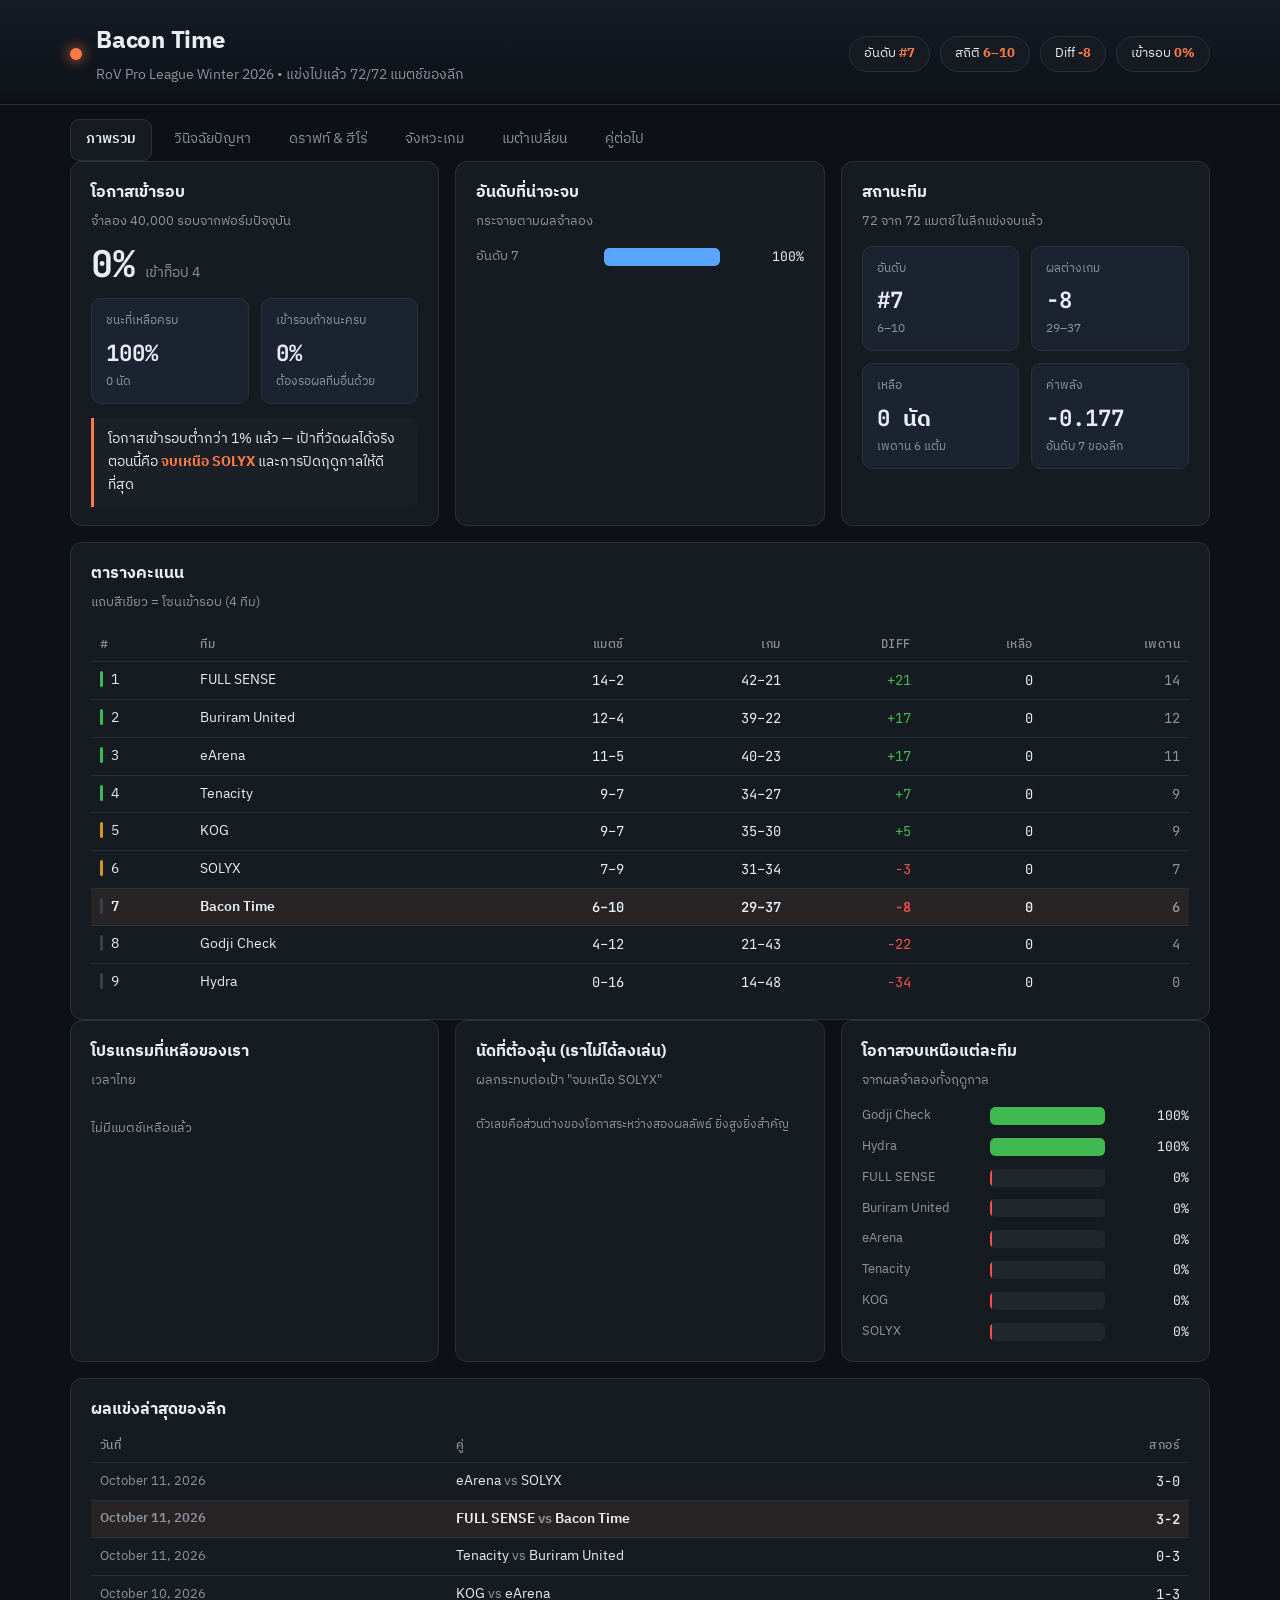
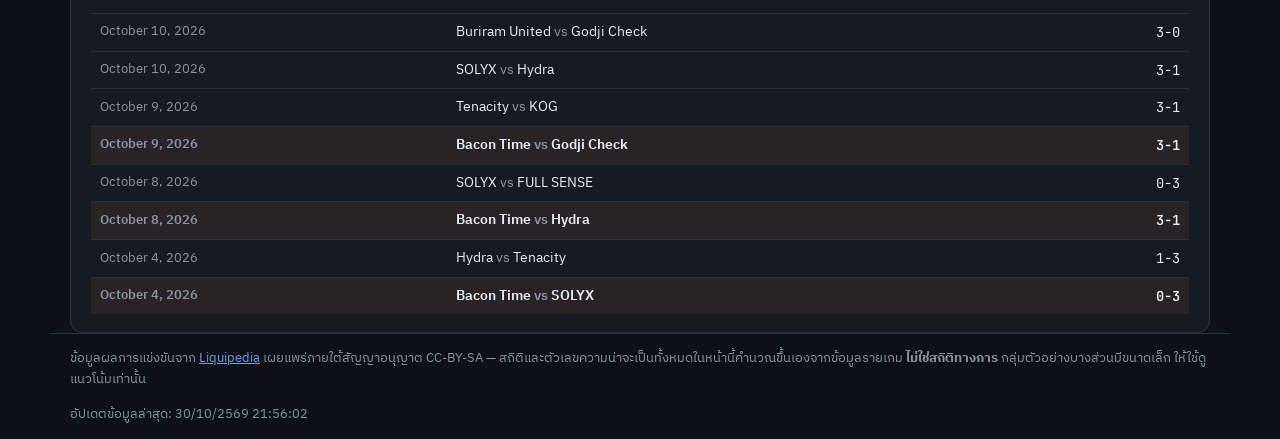
==== commit 197133d1: "chore: update tracker data (2026-10-30 21:56 UTC)" ====
--- a/standalone.html
+++ b/standalone.html
@@ -153,7 +153,7 @@
   <p class="muted small" id="updatedAt"></p>
 </footer>
 
-<script>window.__STATS__ = {"meta": {"team": "Bacon Time", "tournament": "Winter 2026", "source": "Liquipedia (CC-BY-SA)", "source_url": "https://liquipedia.net/honorofkings/RoV_Pro_League/2026/Winter/Group_Stage", "updated_at": "2026-10-30T12:09:00+00:00", "played": 72, "total": 72, "playoff_slots": 4}, "standings": [{"team": "FULL SENSE", "w": 14, "l": 2, "gw": 42, "gl": 21, "diff": 21, "points": 14, "remaining": 0, "rank": 1, "max_points": 14}, {"team": "Buriram United", "w": 12, "l": 4, "gw": 39, "gl": 22, "diff": 17, "points": 12, "remaining": 0, "rank": 2, "max_points": 12}, {"team": "eArena", "w": 11, "l": 5, "gw": 40, "gl": 23, "diff": 17, "points": 11, "remaining": 0, "rank": 3, "max_points": 11}, {"team": "Tenacity", "w": 9, "l": 7, "gw": 34, "gl": 27, "diff": 7, "points": 9, "remaining": 0, "rank": 4, "max_points": 9}, {"team": "KOG", "w": 9, "l": 7, "gw": 35, "gl": 30, "diff": 5, "points": 9, "remaining": 0, "rank": 5, "max_points": 9}, {"team": "SOLYX", "w": 7, "l": 9, "gw": 31, "gl": 34, "diff": -3, "points": 7, "remaining": 0, "rank": 6, "max_points": 7}, {"team": "Bacon Time", "w": 6, "l": 10, "gw": 29, "gl": 37, "diff": -8, "points": 6, "remaining": 0, "rank": 7, "max_points": 6}, {"team": "Godji Check", "w": 4, "l": 12, "gw": 21, "gl": 43, "diff": -22, "points": 4, "remaining": 0, "rank": 8, "max_points": 4}, {"team": "Hydra", "w": 0, "l": 16, "gw": 14, "gl": 48, "diff": -34, "points": 0, "remaining": 0, "rank": 9, "max_points": 0}], "ratings": {"FULL SENSE": 0.639, "Buriram United": 0.511, "eArena": 0.532, "Tenacity": 0.237, "KOG": 0.165, "SOLYX": -0.096, "Bacon Time": -0.177, "Godji Check": -0.688, "Hydra": -1.123}, "diagnostics": {"series": [{"opponent": "eArena", "date": "August 23, 2026", "flow": "LWLL", "score": "1-3", "won": false}, {"opponent": "Godji Check", "date": "August 27, 2026", "flow": "LWWW", "score": "3-1", "won": true}, {"opponent": "SOLYX", "date": "August 29, 2026", "flow": "WLWLW", "score": "3-2", "won": true}, {"opponent": "Tenacity", "date": "August 30, 2026", "flow": "LLL", "score": "0-3", "won": false}, {"opponent": "Hydra", "date": "September 3, 2026", "flow": "WWW", "score": "3-0", "won": true}, {"opponent": "Buriram United", "date": "September 6, 2026", "flow": "LLL", "score": "0-3", "won": false}, {"opponent": "FULL SENSE", "date": "September 11, 2026", "flow": "WWLLL", "score": "2-3", "won": false}, {"opponent": "KOG", "date": "September 13, 2026", "flow": "LWLWW", "score": "3-2", "won": true}, {"opponent": "Tenacity", "date": "September 19, 2026", "flow": "LLWL", "score": "1-3", "won": false}, {"opponent": "Buriram United", "date": "September 27, 2026", "flow": "LWLWL", "score": "2-3", "won": false}, {"opponent": "eArena", "date": "September 28, 2026", "flow": "LLWWL", "score": "2-3", "won": false}, {"opponent": "KOG", "date": "October 2, 2026", "flow": "WLLL", "score": "1-3", "won": false}, {"opponent": "SOLYX", "date": "October 4, 2026", "flow": "LLL", "score": "0-3", "won": false}, {"opponent": "Hydra", "date": "October 8, 2026", "flow": "WWLW", "score": "3-1", "won": true}, {"opponent": "Godji Check", "date": "October 9, 2026", "flow": "LWWW", "score": "3-1", "won": true}, {"opponent": "FULL SENSE", "date": "October 11, 2026", "flow": "LLWWL", "score": "2-3", "won": false}], "by_game_no": [{"game": 1, "n": 16, "w": 5, "wr": 31, "league_wr": 50}, {"game": 2, "n": 16, "w": 8, "wr": 50, "league_wr": 50}, {"game": 3, "n": 16, "w": 7, "wr": 44, "league_wr": 50}, {"game": 4, "n": 12, "w": 7, "wr": 58, "league_wr": 50}, {"game": 5, "n": 6, "w": 2, "wr": 33, "league_wr": 50}], "by_length": [{"label": "ต่ำกว่า 12 นาที", "n": 7, "w": 4, "wr": 57, "league_wr": 50}, {"label": "12–16 นาที", "n": 21, "w": 8, "wr": 38, "league_wr": 50}, {"label": "16–20 นาที", "n": 27, "w": 14, "wr": 52, "league_wr": 50}, {"label": "เกิน 20 นาที", "n": 11, "w": 3, "wr": 27, "league_wr": 50}], "sides": {"blue": {"n": 38, "w": 16, "wr": 42, "league_wr": 53}, "red": {"n": 28, "w": 13, "wr": 46, "league_wr": 47}}, "closeout": {"n": 8, "w": 4, "wr": 50}, "deciders": {"n": 6, "w": 2}, "trailing": {"n": 37, "w": 17, "wr": 46}, "leading": {"n": 13, "w": 7, "wr": 54}, "tiers": {"top": {"mw": 1, "ml": 9, "gw": 14, "gl": 29, "wr": 33}, "bottom": {"mw": 5, "ml": 1, "gw": 15, "gl": 8, "wr": 65}, "top_teams": ["Buriram United", "FULL SENSE", "KOG", "Tenacity", "eArena"]}}, "heroes": {"pool": [{"hero": "airi", "n": 9, "w": 7, "wr": 78, "league_wr": 51, "edge": 27}, {"hero": "toro", "n": 7, "w": 5, "wr": 71, "league_wr": 53, "edge": 18}, {"hero": "maloch", "n": 9, "w": 6, "wr": 67, "league_wr": 52, "edge": 15}, {"hero": "murad", "n": 3, "w": 2, "wr": 67, "league_wr": 45, "edge": 22}, {"hero": "rouie", "n": 8, "w": 5, "wr": 62, "league_wr": 57, "edge": 5}, {"hero": "wiro", "n": 10, "w": 6, "wr": 60, "league_wr": 43, "edge": 17}, {"hero": "mganga", "n": 5, "w": 3, "wr": 60, "league_wr": 35, "edge": 25}, {"hero": "lorion", "n": 14, "w": 8, "wr": 57, "league_wr": 52, "edge": 5}, {"hero": "violet", "n": 15, "w": 8, "wr": 53, "league_wr": 55, "edge": -2}, {"hero": "ryoma", "n": 12, "w": 6, "wr": 50, "league_wr": 58, "edge": -8}, {"hero": "astrid", "n": 12, "w": 6, "wr": 50, "league_wr": 57, "edge": -7}, {"hero": "ybneth", "n": 12, "w": 6, "wr": 50, "league_wr": 59, "edge": -9}, {"hero": "tachi", "n": 10, "w": 5, "wr": 50, "league_wr": 50, "edge": 0}, {"hero": "sinestrea", "n": 8, "w": 4, "wr": 50, "league_wr": 63, "edge": -13}, {"hero": "valhein", "n": 4, "w": 2, "wr": 50, "league_wr": 54, "edge": -4}, {"hero": "biron", "n": 4, "w": 2, "wr": 50, "league_wr": 56, "edge": -6}, {"hero": "iggy", "n": 4, "w": 2, "wr": 50, "league_wr": 62, "edge": -12}, {"hero": "billow", "n": 15, "w": 7, "wr": 47, "league_wr": 42, "edge": 5}, {"hero": "elandorr", "n": 13, "w": 6, "wr": 46, "league_wr": 50, "edge": -4}, {"hero": "annette", "n": 9, "w": 4, "wr": 44, "league_wr": 55, "edge": -11}, {"hero": "flowborn", "n": 9, "w": 4, "wr": 44, "league_wr": 45, "edge": -1}, {"hero": "alice", "n": 5, "w": 2, "wr": 40, "league_wr": 56, "edge": -16}, {"hero": "marja", "n": 13, "w": 5, "wr": 38, "league_wr": 45, "edge": -7}, {"hero": "capheny", "n": 8, "w": 3, "wr": 38, "league_wr": 51, "edge": -13}, {"hero": "teemee", "n": 8, "w": 3, "wr": 38, "league_wr": 42, "edge": -4}, {"hero": "skud", "n": 6, "w": 2, "wr": 33, "league_wr": 51, "edge": -18}, {"hero": "zata", "n": 3, "w": 1, "wr": 33, "league_wr": 52, "edge": -19}, {"hero": "mina", "n": 3, "w": 1, "wr": 33, "league_wr": 55, "edge": -22}, {"hero": "nakroth", "n": 3, "w": 1, "wr": 33, "league_wr": 43, "edge": -10}, {"hero": "thane", "n": 7, "w": 2, "wr": 29, "league_wr": 51, "edge": -22}, {"hero": "qi", "n": 4, "w": 1, "wr": 25, "league_wr": 49, "edge": -24}, {"hero": "wisp", "n": 4, "w": 1, "wr": 25, "league_wr": 49, "edge": -24}, {"hero": "zephys", "n": 4, "w": 1, "wr": 25, "league_wr": 30, "edge": -5}, {"hero": "dolia", "n": 4, "w": 1, "wr": 25, "league_wr": 49, "edge": -24}, {"hero": "liliana", "n": 4, "w": 1, "wr": 25, "league_wr": 45, "edge": -20}, {"hero": "stuart", "n": 9, "w": 2, "wr": 22, "league_wr": 47, "edge": -25}, {"hero": "tamyn", "n": 5, "w": 1, "wr": 20, "league_wr": 58, "edge": -38}, {"hero": "yue", "n": 5, "w": 1, "wr": 20, "league_wr": 46, "edge": -26}, {"hero": "riktor", "n": 6, "w": 1, "wr": 17, "league_wr": 36, "edge": -19}, {"hero": "cresht", "n": 6, "w": 0, "wr": 0, "league_wr": 49, "edge": -49}, {"hero": "taara", "n": 4, "w": 0, "wr": 0, "league_wr": 46, "edge": -46}, {"hero": "ignis", "n": 3, "w": 0, "wr": 0, "league_wr": 28, "edge": -28}], "targeted": [{"hero": "tamyn", "n": 29, "of": 66, "rate": 44, "league_rate": 34, "gap": 10}, {"hero": "annette", "n": 9, "of": 66, "rate": 14, "league_rate": 9, "gap": 5}, {"hero": "enzo", "n": 5, "of": 66, "rate": 8, "league_rate": 4, "gap": 4}, {"hero": "yue", "n": 5, "of": 66, "rate": 8, "league_rate": 3, "gap": 4}, {"hero": "skud", "n": 6, "of": 66, "rate": 9, "league_rate": 6, "gap": 3}, {"hero": "alice", "n": 6, "of": 66, "rate": 9, "league_rate": 6, "gap": 3}, {"hero": "hayate", "n": 6, "of": 66, "rate": 9, "league_rate": 6, "gap": 3}, {"hero": "maloch", "n": 8, "of": 66, "rate": 12, "league_rate": 10, "gap": 2}, {"hero": "mganga", "n": 5, "of": 66, "rate": 8, "league_rate": 5, "gap": 2}, {"hero": "omen", "n": 8, "of": 66, "rate": 12, "league_rate": 10, "gap": 2}], "punished": [{"hero": "alice", "n": 7, "w": 6, "wr": 86}, {"hero": "elandorr", "n": 10, "w": 8, "wr": 80}, {"hero": "ryoma", "n": 5, "w": 4, "wr": 80}, {"hero": "liliana", "n": 9, "w": 7, "wr": 78}, {"hero": "tamyn", "n": 8, "w": 6, "wr": 75}, {"hero": "maloch", "n": 4, "w": 3, "wr": 75}, {"hero": "valhein", "n": 4, "w": 3, "wr": 75}, {"hero": "toro", "n": 11, "w": 8, "wr": 73}, {"hero": "iggy", "n": 7, "w": 5, "wr": 71}, {"hero": "ybneth", "n": 9, "w": 6, "wr": 67}], "untapped": [{"hero": "iggy", "league_n": 63, "league_wr": 62, "presence": 29, "team_n": 4}, {"hero": "chaugnar", "league_n": 20, "league_wr": 60, "presence": 13, "team_n": 1}, {"hero": "ryoma", "league_n": 62, "league_wr": 58, "presence": 32, "team_n": 12}, {"hero": "krizzix", "league_n": 14, "league_wr": 57, "presence": 10, "team_n": 0}, {"hero": "biron", "league_n": 57, "league_wr": 56, "presence": 20, "team_n": 4}, {"hero": "alice", "league_n": 48, "league_wr": 56, "presence": 29, "team_n": 5}, {"hero": "mina", "league_n": 51, "league_wr": 55, "presence": 35, "team_n": 3}, {"hero": "annette", "league_n": 64, "league_wr": 55, "presence": 41, "team_n": 9}, {"hero": "violet", "league_n": 64, "league_wr": 55, "presence": 26, "team_n": 15}, {"hero": "zuka", "league_n": 26, "league_wr": 54, "presence": 9, "team_n": 1}, {"hero": "valhein", "league_n": 41, "league_wr": 54, "presence": 31, "team_n": 4}, {"hero": "elsu", "league_n": 19, "league_wr": 53, "presence": 10, "team_n": 1}], "team_bans": [{"hero": "rouie", "n": 22}, {"hero": "sinestrea", "n": 20}, {"hero": "dolia", "n": 18}, {"hero": "marja", "n": 17}, {"hero": "ybneth", "n": 17}, {"hero": "astrid", "n": 17}, {"hero": "florentino", "n": 14}, {"hero": "tamyn", "n": 13}, {"hero": "omen", "n": 9}, {"hero": "zata", "n": 8}], "tempo_index": {"skud": 16.0, "edras": 17.8, "rouie": 17.6, "capheny": 16.1, "toro": 17.1, "biron": 16.5, "billow": 17.0, "lorion": 17.0, "elandorr": 16.4, "enzo": 15.8, "florentino": 15.2, "butterfly": 14.1, "ignis": 16.1, "flowborn": 17.3, "airi": 15.1, "tachi": 16.9, "alice": 16.1, "violet": 16.6, "wiro": 17.5, "ryoma": 16.6, "astrid": 17.0, "liliana": 16.3, "teemee": 16.8, "riktor": 17.5, "sinestrea": 16.2, "zata": 16.3, "dolia": 15.8, "marja": 16.1, "yue": 15.4, "valhein": 14.5, "krizzix": 16.0, "murad": 15.3, "tamyn": 16.0, "annette": 16.1, "stuart": 16.2, "maloch": 16.8, "ybneth": 16.3, "hayate": 16.0, "zephys": 16.6, "wisp": 16.5, "mina": 17.2, "cresht": 15.0, "qi": 15.4, "keera": 13.9, "goverra": 14.3, "elsu": 19.5, "thane": 16.9, "yena": 17.8, "taara": 17.2, "omen": 16.2, "chaugnar": 14.6, "iggy": 16.6, "nakroth": 15.8, "mganga": 14.5, "zuka": 15.5, "baldum": 14.5, "dyadia": 18.0, "fennik": 18.8, "darcy": 17.3}, "fast_heroes": [{"hero": "krizzix", "short_wr": 75, "short_n": 8, "long_wr": 33, "long_n": 6, "swing": 42}, {"hero": "enzo", "short_wr": 64, "short_n": 11, "long_wr": 25, "long_n": 12, "swing": 39}, {"hero": "baldum", "short_wr": 56, "short_n": 9, "long_wr": 20, "long_n": 5, "swing": 36}, {"hero": "flowborn", "short_wr": 65, "short_n": 31, "long_wr": 33, "long_n": 46, "swing": 32}, {"hero": "rouie", "short_wr": 75, "short_n": 20, "long_wr": 45, "long_n": 31, "swing": 30}, {"hero": "teemee", "short_wr": 57, "short_n": 21, "long_wr": 27, "long_n": 22, "swing": 30}, {"hero": "yena", "short_wr": 57, "short_n": 7, "long_wr": 36, "long_n": 14, "swing": 21}, {"hero": "tamyn", "short_wr": 67, "short_n": 30, "long_wr": 50, "long_n": 30, "swing": 17}], "slow_heroes": [{"hero": "elsu", "short_wr": 20, "short_n": 5, "long_wr": 64, "long_n": 14, "swing": -44}, {"hero": "murad", "short_wr": 27, "short_n": 11, "long_wr": 64, "long_n": 11, "swing": -37}, {"hero": "keera", "short_wr": 25, "short_n": 12, "long_wr": 60, "long_n": 5, "swing": -35}, {"hero": "mganga", "short_wr": 23, "short_n": 13, "long_wr": 57, "long_n": 7, "swing": -34}, {"hero": "chaugnar", "short_wr": 50, "short_n": 14, "long_wr": 83, "long_n": 6, "swing": -33}, {"hero": "dolia", "short_wr": 38, "short_n": 37, "long_wr": 61, "long_n": 33, "swing": -23}, {"hero": "wisp", "short_wr": 37, "short_n": 27, "long_wr": 59, "long_n": 32, "swing": -22}, {"hero": "yue", "short_wr": 37, "short_n": 27, "long_wr": 57, "long_n": 23, "swing": -20}], "total_games": 285, "team_games": 66}, "tempo": {"team": {"faster": {"n": 15, "w": 5, "wr": 33}, "even": {"n": 31, "w": 15, "wr": 48}, "slower": {"n": 20, "w": 9, "wr": 45}}, "league": {"faster": {"n": 167, "w": 88, "wr": 53}, "even": {"n": 236, "w": 118, "wr": 50}, "slower": {"n": 167, "w": 79, "wr": 47}}, "slow_comp_by_team": [{"team": "eArena", "n": 19, "w": 12, "wr": 63}, {"team": "FULL SENSE", "n": 14, "w": 8, "wr": 57}, {"team": "Tenacity", "n": 14, "w": 8, "wr": 57}, {"team": "Buriram United", "n": 18, "w": 10, "wr": 56}, {"team": "Godji Check", "n": 15, "w": 7, "wr": 47}, {"team": "Bacon Time", "n": 20, "w": 9, "wr": 45}, {"team": "SOLYX", "n": 30, "w": 13, "wr": 43}, {"team": "KOG", "n": 15, "w": 5, "wr": 33}, {"team": "Hydra", "n": 22, "w": 7, "wr": 32}], "games": [{"opponent": "eArena", "ours": 16.4, "theirs": 16.7, "kind": "even", "minutes": 17.2, "won": false}, {"opponent": "eArena", "ours": 17.1, "theirs": 16.2, "kind": "slower", "minutes": 19.5, "won": true}, {"opponent": "eArena", "ours": 15.8, "theirs": 16.2, "kind": "faster", "minutes": 13.3, "won": false}, {"opponent": "eArena", "ours": 16.2, "theirs": 16.9, "kind": "faster", "minutes": 18.4, "won": false}, {"opponent": "Godji Check", "ours": 16.4, "theirs": 16.6, "kind": "even", "minutes": 16.7, "won": false}, {"opponent": "Godji Check", "ours": 16.4, "theirs": 16.0, "kind": "slower", "minutes": 20.0, "won": true}, {"opponent": "Godji Check", "ours": 16.3, "theirs": 16.6, "kind": "even", "minutes": 26.2, "won": true}, {"opponent": "Godji Check", "ours": 16.7, "theirs": 16.7, "kind": "even", "minutes": 13.3, "won": true}, {"opponent": "SOLYX", "ours": 16.6, "theirs": 16.3, "kind": "slower", "minutes": 17.1, "won": true}, {"opponent": "SOLYX", "ours": 16.9, "theirs": 16.7, "kind": "even", "minutes": 29.1, "won": false}, {"opponent": "SOLYX", "ours": 16.8, "theirs": 16.8, "kind": "even", "minutes": 19.5, "won": true}, {"opponent": "SOLYX", "ours": 16.2, "theirs": 16.1, "kind": "even", "minutes": 20.4, "won": false}, {"opponent": "SOLYX", "ours": 16.7, "theirs": 16.5, "kind": "even", "minutes": 11.5, "won": true}, {"opponent": "Tenacity", "ours": 16.3, "theirs": 15.9, "kind": "slower", "minutes": 16.1, "won": false}, {"opponent": "Tenacity", "ours": 16.9, "theirs": 16.1, "kind": "slower", "minutes": 16.2, "won": false}, {"opponent": "Tenacity", "ours": 16.4, "theirs": 17.0, "kind": "faster", "minutes": 14.8, "won": false}, {"opponent": "Hydra", "ours": 16.1, "theirs": 15.9, "kind": "even", "minutes": 16.5, "won": true}, {"opponent": "Hydra", "ours": 15.9, "theirs": 15.6, "kind": "even", "minutes": 15.3, "won": true}, {"opponent": "Hydra", "ours": 16.4, "theirs": 17.6, "kind": "faster", "minutes": 19.3, "won": true}, {"opponent": "Buriram United", "ours": 16.3, "theirs": 16.2, "kind": "even", "minutes": 13.4, "won": false}, {"opponent": "Buriram United", "ours": 16.5, "theirs": 15.9, "kind": "slower", "minutes": 21.9, "won": false}, {"opponent": "Buriram United", "ours": 16.6, "theirs": 16.7, "kind": "even", "minutes": 14.3, "won": false}, {"opponent": "FULL SENSE", "ours": 16.0, "theirs": 16.2, "kind": "even", "minutes": 12.8, "won": true}, {"opponent": "FULL SENSE", "ours": 16.3, "theirs": 16.5, "kind": "even", "minutes": 18.9, "won": true}, {"opponent": "FULL SENSE", "ours": 16.9, "theirs": 16.5, "kind": "slower", "minutes": 21.2, "won": false}, {"opponent": "FULL SENSE", "ours": 16.3, "theirs": 16.5, "kind": "even", "minutes": 26.2, "won": false}, {"opponent": "FULL SENSE", "ours": 16.2, "theirs": 15.5, "kind": "slower", "minutes": 12.4, "won": false}, {"opponent": "KOG", "ours": 16.5, "theirs": 16.0, "kind": "slower", "minutes": 13.8, "won": false}, {"opponent": "KOG", "ours": 16.4, "theirs": 16.9, "kind": "faster", "minutes": 22.3, "won": true}, {"opponent": "KOG", "ours": 16.0, "theirs": 15.9, "kind": "even", "minutes": 12.8, "won": false}, {"opponent": "KOG", "ours": 15.9, "theirs": 15.9, "kind": "even", "minutes": 13.2, "won": true}, {"opponent": "KOG", "ours": 16.9, "theirs": 16.5, "kind": "slower", "minutes": 19.0, "won": true}, {"opponent": "Tenacity", "ours": 16.7, "theirs": 16.3, "kind": "slower", "minutes": 18.4, "won": false}, {"opponent": "Tenacity", "ours": 16.7, "theirs": 16.4, "kind": "slower", "minutes": 19.5, "won": false}, {"opponent": "Tenacity", "ours": 16.5, "theirs": 17.3, "kind": "faster", "minutes": 16.8, "won": true}, {"opponent": "Tenacity", "ours": 16.6, "theirs": 16.2, "kind": "slower", "minutes": 16.3, "won": false}, {"opponent": "Buriram United", "ours": 16.6, "theirs": 16.8, "kind": "even", "minutes": 19.8, "won": false}, {"opponent": "Buriram United", "ours": 17.0, "theirs": 15.0, "kind": "slower", "minutes": 10.7, "won": true}, {"opponent": "Buriram United", "ours": 16.7, "theirs": 16.5, "kind": "even", "minutes": 10.4, "won": false}, {"opponent": "Buriram United", "ours": 16.6, "theirs": 16.4, "kind": "even", "minutes": 13.5, "won": true}, {"opponent": "Buriram United", "ours": 15.9, "theirs": 16.4, "kind": "faster", "minutes": 13.3, "won": false}, {"opponent": "eArena", "ours": 16.9, "theirs": 16.6, "kind": "slower", "minutes": 14.2, "won": false}, {"opponent": "eArena", "ours": 16.5, "theirs": 16.1, "kind": "slower", "minutes": 11.3, "won": false}, {"opponent": "eArena", "ours": 16.4, "theirs": 16.7, "kind": "even", "minutes": 17.5, "won": true}, {"opponent": "eArena", "ours": 16.6, "theirs": 16.6, "kind": "even", "minutes": 17.1, "won": true}, {"opponent": "eArena", "ours": 15.8, "theirs": 16.6, "kind": "faster", "minutes": 18.5, "won": false}, {"opponent": "KOG", "ours": 16.5, "theirs": 16.4, "kind": "even", "minutes": 13.4, "won": true}, {"opponent": "KOG", "ours": 16.1, "theirs": 16.2, "kind": "even", "minutes": 16.3, "won": false}, {"opponent": "KOG", "ours": 16.6, "theirs": 16.6, "kind": "even", "minutes": 10.3, "won": false}, {"opponent": "KOG", "ours": 16.1, "theirs": 16.7, "kind": "faster", "minutes": 16.9, "won": false}, {"opponent": "SOLYX", "ours": 16.4, "theirs": 16.6, "kind": "even", "minutes": 17.9, "won": false}, {"opponent": "SOLYX", "ours": 16.5, "theirs": 17.1, "kind": "faster", "minutes": 13.1, "won": false}, {"opponent": "SOLYX", "ours": 16.3, "theirs": 16.5, "kind": "even", "minutes": 21.4, "won": false}, {"opponent": "Hydra", "ours": 16.7, "theirs": 17.0, "kind": "even", "minutes": 19.9, "won": true}, {"opponent": "Hydra", "ours": 16.3, "theirs": 16.7, "kind": "faster", "minutes": 12.9, "won": true}, {"opponent": "Hydra", "ours": 16.1, "theirs": 16.2, "kind": "even", "minutes": 12.9, "won": false}, {"opponent": "Hydra", "ours": 16.5, "theirs": 16.2, "kind": "slower", "minutes": 11.8, "won": true}, {"opponent": "Godji Check", "ours": 16.5, "theirs": 16.9, "kind": "faster", "minutes": 25.4, "won": false}, {"opponent": "Godji Check", "ours": 16.8, "theirs": 15.8, "kind": "slower", "minutes": 11.3, "won": true}, {"opponent": "Godji Check", "ours": 16.8, "theirs": 16.0, "kind": "slower", "minutes": 12.4, "won": true}, {"opponent": "Godji Check", "ours": 16.9, "theirs": 15.8, "kind": "slower", "minutes": 17.8, "won": true}, {"opponent": "FULL SENSE", "ours": 16.7, "theirs": 17.4, "kind": "faster", "minutes": 34.9, "won": false}, {"opponent": "FULL SENSE", "ours": 15.8, "theirs": 16.1, "kind": "faster", "minutes": 15.1, "won": false}, {"opponent": "FULL SENSE", "ours": 16.3, "theirs": 16.8, "kind": "faster", "minutes": 22.9, "won": true}, {"opponent": "FULL SENSE", "ours": 16.7, "theirs": 16.8, "kind": "even", "minutes": 18.1, "won": true}, {"opponent": "FULL SENSE", "ours": 16.3, "theirs": 16.4, "kind": "even", "minutes": 13.4, "won": false}]}, "meta_shift": {"risers": [{"hero": "tamyn", "prev": 0, "cur": 88, "delta": 88, "team_prev": 0, "team_cur": 5}, {"hero": "astrid", "prev": 0, "cur": 73, "delta": 73, "team_prev": 0, "team_cur": 12}, {"hero": "flowborn", "prev": 0, "cur": 33, "delta": 33, "team_prev": 0, "team_cur": 9}, {"hero": "alice", "prev": 0, "cur": 29, "delta": 29, "team_prev": 0, "team_cur": 5}, {"hero": "maloch", "prev": 18, "cur": 40, "delta": 22, "team_prev": 2, "team_cur": 9}, {"hero": "dolia", "prev": 53, "cur": 74, "delta": 21, "team_prev": 13, "team_cur": 4}, {"hero": "wiro", "prev": 2, "cur": 24, "delta": 21, "team_prev": 4, "team_cur": 10}, {"hero": "ybneth", "prev": 44, "cur": 66, "delta": 21, "team_prev": 13, "team_cur": 12}, {"hero": "annette", "prev": 20, "cur": 41, "delta": 20, "team_prev": 4, "team_cur": 9}, {"hero": "violet", "prev": 9, "cur": 26, "delta": 17, "team_prev": 3, "team_cur": 15}, {"hero": "mina", "prev": 21, "cur": 35, "delta": 15, "team_prev": 4, "team_cur": 3}, {"hero": "cresht", "prev": 7, "cur": 22, "delta": 15, "team_prev": 2, "team_cur": 6}], "fallers": [{"hero": "qi", "prev": 49, "cur": 17, "delta": -32, "team_prev": 3, "team_cur": 4}, {"hero": "toro", "prev": 63, "cur": 32, "delta": -32, "team_prev": 12, "team_cur": 7}, {"hero": "zata", "prev": 70, "cur": 38, "delta": -32, "team_prev": 4, "team_cur": 3}, {"hero": "murad", "prev": 51, "cur": 19, "delta": -31, "team_prev": 6, "team_cur": 3}, {"hero": "keera", "prev": 36, "cur": 7, "delta": -29, "team_prev": 8, "team_cur": 0}, {"hero": "tachi", "prev": 60, "cur": 32, "delta": -28, "team_prev": 12, "team_cur": 10}, {"hero": "fennik", "prev": 30, "cur": 5, "delta": -25, "team_prev": 3, "team_cur": 0}, {"hero": "hayate", "prev": 57, "cur": 35, "delta": -22, "team_prev": 8, "team_cur": 2}, {"hero": "sinestrea", "prev": 94, "cur": 73, "delta": -21, "team_prev": 8, "team_cur": 8}, {"hero": "zephys", "prev": 32, "cur": 12, "delta": -21, "team_prev": 4, "team_cur": 4}], "adaptation": {"team_n": 99, "team_wr": 45, "league_n": 676, "league_wr": 54}, "lost_tools": [{"hero": "dolia", "prev": 13, "cur": 4}, {"hero": "keera", "prev": 8, "cur": 0}, {"hero": "natalya", "prev": 9, "cur": 1}, {"hero": "wisp", "prev": 11, "cur": 4}, {"hero": "hayate", "prev": 8, "cur": 2}, {"hero": "enzo", "prev": 7, "cur": 1}, {"hero": "volkath", "prev": 6, "cur": 0}, {"hero": "yena", "prev": 6, "cur": 2}, {"hero": "murad", "prev": 6, "cur": 3}], "prev_label": "Summer 2026", "cur_label": "Winter 2026"}, "odds": {"top4": 0.0, "win_out": 100.0, "top4_if_win_out": 0.0, "placement": {"7": 100.0}, "finish_above": [{"team": "Godji Check", "pct": 100.0}, {"team": "Hydra", "pct": 100.0}, {"team": "FULL SENSE", "pct": 0.0}, {"team": "Buriram United", "pct": 0.0}, {"team": "eArena", "pct": 0.0}, {"team": "Tenacity", "pct": 0.0}, {"team": "KOG", "pct": 0.0}, {"team": "SOLYX", "pct": 0.0}], "goal_mode": "rank", "goal_label": "จบเหนือ SOLYX", "rival": "SOLYX", "swing": [], "sims": 40000}, "schedule": [], "prep": [], "mvps": [{"player": "Opar", "n": 11}, {"player": "Bonus", "n": 7}, {"player": "Kimsensei", "n": 6}, {"player": "MarkKy", "n": 5}], "recent": [{"date": "October 4, 2026", "a": "Bacon Time", "b": "SOLYX", "score": "0-3"}, {"date": "October 4, 2026", "a": "Hydra", "b": "Tenacity", "score": "1-3"}, {"date": "October 8, 2026", "a": "Bacon Time", "b": "Hydra", "score": "3-1"}, {"date": "October 8, 2026", "a": "SOLYX", "b": "FULL SENSE", "score": "0-3"}, {"date": "October 9, 2026", "a": "Bacon Time", "b": "Godji Check", "score": "3-1"}, {"date": "October 9, 2026", "a": "Tenacity", "b": "KOG", "score": "3-1"}, {"date": "October 10, 2026", "a": "SOLYX", "b": "Hydra", "score": "3-1"}, {"date": "October 10, 2026", "a": "Buriram United", "b": "Godji Check", "score": "3-0"}, {"date": "October 10, 2026", "a": "KOG", "b": "eArena", "score": "1-3"}, {"date": "October 11, 2026", "a": "Tenacity", "b": "Buriram United", "score": "0-3"}, {"date": "October 11, 2026", "a": "FULL SENSE", "b": "Bacon Time", "score": "3-2"}, {"date": "October 11, 2026", "a": "eArena", "b": "SOLYX", "score": "3-0"}]};</script>
+<script>window.__STATS__ = {"meta": {"team": "Bacon Time", "tournament": "Winter 2026", "source": "Liquipedia (CC-BY-SA)", "source_url": "https://liquipedia.net/honorofkings/RoV_Pro_League/2026/Winter/Group_Stage", "updated_at": "2026-10-30T21:56:02+00:00", "played": 72, "total": 72, "playoff_slots": 4}, "standings": [{"team": "FULL SENSE", "w": 14, "l": 2, "gw": 42, "gl": 21, "diff": 21, "points": 14, "remaining": 0, "rank": 1, "max_points": 14}, {"team": "Buriram United", "w": 12, "l": 4, "gw": 39, "gl": 22, "diff": 17, "points": 12, "remaining": 0, "rank": 2, "max_points": 12}, {"team": "eArena", "w": 11, "l": 5, "gw": 40, "gl": 23, "diff": 17, "points": 11, "remaining": 0, "rank": 3, "max_points": 11}, {"team": "Tenacity", "w": 9, "l": 7, "gw": 34, "gl": 27, "diff": 7, "points": 9, "remaining": 0, "rank": 4, "max_points": 9}, {"team": "KOG", "w": 9, "l": 7, "gw": 35, "gl": 30, "diff": 5, "points": 9, "remaining": 0, "rank": 5, "max_points": 9}, {"team": "SOLYX", "w": 7, "l": 9, "gw": 31, "gl": 34, "diff": -3, "points": 7, "remaining": 0, "rank": 6, "max_points": 7}, {"team": "Bacon Time", "w": 6, "l": 10, "gw": 29, "gl": 37, "diff": -8, "points": 6, "remaining": 0, "rank": 7, "max_points": 6}, {"team": "Godji Check", "w": 4, "l": 12, "gw": 21, "gl": 43, "diff": -22, "points": 4, "remaining": 0, "rank": 8, "max_points": 4}, {"team": "Hydra", "w": 0, "l": 16, "gw": 14, "gl": 48, "diff": -34, "points": 0, "remaining": 0, "rank": 9, "max_points": 0}], "ratings": {"FULL SENSE": 0.639, "Buriram United": 0.511, "eArena": 0.532, "Tenacity": 0.237, "KOG": 0.165, "SOLYX": -0.096, "Bacon Time": -0.177, "Godji Check": -0.688, "Hydra": -1.123}, "diagnostics": {"series": [{"opponent": "eArena", "date": "August 23, 2026", "flow": "LWLL", "score": "1-3", "won": false}, {"opponent": "Godji Check", "date": "August 27, 2026", "flow": "LWWW", "score": "3-1", "won": true}, {"opponent": "SOLYX", "date": "August 29, 2026", "flow": "WLWLW", "score": "3-2", "won": true}, {"opponent": "Tenacity", "date": "August 30, 2026", "flow": "LLL", "score": "0-3", "won": false}, {"opponent": "Hydra", "date": "September 3, 2026", "flow": "WWW", "score": "3-0", "won": true}, {"opponent": "Buriram United", "date": "September 6, 2026", "flow": "LLL", "score": "0-3", "won": false}, {"opponent": "FULL SENSE", "date": "September 11, 2026", "flow": "WWLLL", "score": "2-3", "won": false}, {"opponent": "KOG", "date": "September 13, 2026", "flow": "LWLWW", "score": "3-2", "won": true}, {"opponent": "Tenacity", "date": "September 19, 2026", "flow": "LLWL", "score": "1-3", "won": false}, {"opponent": "Buriram United", "date": "September 27, 2026", "flow": "LWLWL", "score": "2-3", "won": false}, {"opponent": "eArena", "date": "September 28, 2026", "flow": "LLWWL", "score": "2-3", "won": false}, {"opponent": "KOG", "date": "October 2, 2026", "flow": "WLLL", "score": "1-3", "won": false}, {"opponent": "SOLYX", "date": "October 4, 2026", "flow": "LLL", "score": "0-3", "won": false}, {"opponent": "Hydra", "date": "October 8, 2026", "flow": "WWLW", "score": "3-1", "won": true}, {"opponent": "Godji Check", "date": "October 9, 2026", "flow": "LWWW", "score": "3-1", "won": true}, {"opponent": "FULL SENSE", "date": "October 11, 2026", "flow": "LLWWL", "score": "2-3", "won": false}], "by_game_no": [{"game": 1, "n": 16, "w": 5, "wr": 31, "league_wr": 50}, {"game": 2, "n": 16, "w": 8, "wr": 50, "league_wr": 50}, {"game": 3, "n": 16, "w": 7, "wr": 44, "league_wr": 50}, {"game": 4, "n": 12, "w": 7, "wr": 58, "league_wr": 50}, {"game": 5, "n": 6, "w": 2, "wr": 33, "league_wr": 50}], "by_length": [{"label": "ต่ำกว่า 12 นาที", "n": 7, "w": 4, "wr": 57, "league_wr": 50}, {"label": "12–16 นาที", "n": 21, "w": 8, "wr": 38, "league_wr": 50}, {"label": "16–20 นาที", "n": 27, "w": 14, "wr": 52, "league_wr": 50}, {"label": "เกิน 20 นาที", "n": 11, "w": 3, "wr": 27, "league_wr": 50}], "sides": {"blue": {"n": 38, "w": 16, "wr": 42, "league_wr": 53}, "red": {"n": 28, "w": 13, "wr": 46, "league_wr": 47}}, "closeout": {"n": 8, "w": 4, "wr": 50}, "deciders": {"n": 6, "w": 2}, "trailing": {"n": 37, "w": 17, "wr": 46}, "leading": {"n": 13, "w": 7, "wr": 54}, "tiers": {"top": {"mw": 1, "ml": 9, "gw": 14, "gl": 29, "wr": 33}, "bottom": {"mw": 5, "ml": 1, "gw": 15, "gl": 8, "wr": 65}, "top_teams": ["Buriram United", "FULL SENSE", "KOG", "Tenacity", "eArena"]}}, "heroes": {"pool": [{"hero": "airi", "n": 9, "w": 7, "wr": 78, "league_wr": 51, "edge": 27}, {"hero": "toro", "n": 7, "w": 5, "wr": 71, "league_wr": 53, "edge": 18}, {"hero": "maloch", "n": 9, "w": 6, "wr": 67, "league_wr": 52, "edge": 15}, {"hero": "murad", "n": 3, "w": 2, "wr": 67, "league_wr": 45, "edge": 22}, {"hero": "rouie", "n": 8, "w": 5, "wr": 62, "league_wr": 57, "edge": 5}, {"hero": "wiro", "n": 10, "w": 6, "wr": 60, "league_wr": 43, "edge": 17}, {"hero": "mganga", "n": 5, "w": 3, "wr": 60, "league_wr": 35, "edge": 25}, {"hero": "lorion", "n": 14, "w": 8, "wr": 57, "league_wr": 52, "edge": 5}, {"hero": "violet", "n": 15, "w": 8, "wr": 53, "league_wr": 55, "edge": -2}, {"hero": "ryoma", "n": 12, "w": 6, "wr": 50, "league_wr": 58, "edge": -8}, {"hero": "astrid", "n": 12, "w": 6, "wr": 50, "league_wr": 57, "edge": -7}, {"hero": "ybneth", "n": 12, "w": 6, "wr": 50, "league_wr": 59, "edge": -9}, {"hero": "tachi", "n": 10, "w": 5, "wr": 50, "league_wr": 50, "edge": 0}, {"hero": "sinestrea", "n": 8, "w": 4, "wr": 50, "league_wr": 63, "edge": -13}, {"hero": "valhein", "n": 4, "w": 2, "wr": 50, "league_wr": 54, "edge": -4}, {"hero": "biron", "n": 4, "w": 2, "wr": 50, "league_wr": 56, "edge": -6}, {"hero": "iggy", "n": 4, "w": 2, "wr": 50, "league_wr": 62, "edge": -12}, {"hero": "billow", "n": 15, "w": 7, "wr": 47, "league_wr": 42, "edge": 5}, {"hero": "elandorr", "n": 13, "w": 6, "wr": 46, "league_wr": 50, "edge": -4}, {"hero": "annette", "n": 9, "w": 4, "wr": 44, "league_wr": 55, "edge": -11}, {"hero": "flowborn", "n": 9, "w": 4, "wr": 44, "league_wr": 45, "edge": -1}, {"hero": "alice", "n": 5, "w": 2, "wr": 40, "league_wr": 56, "edge": -16}, {"hero": "marja", "n": 13, "w": 5, "wr": 38, "league_wr": 45, "edge": -7}, {"hero": "capheny", "n": 8, "w": 3, "wr": 38, "league_wr": 51, "edge": -13}, {"hero": "teemee", "n": 8, "w": 3, "wr": 38, "league_wr": 42, "edge": -4}, {"hero": "skud", "n": 6, "w": 2, "wr": 33, "league_wr": 51, "edge": -18}, {"hero": "zata", "n": 3, "w": 1, "wr": 33, "league_wr": 52, "edge": -19}, {"hero": "mina", "n": 3, "w": 1, "wr": 33, "league_wr": 55, "edge": -22}, {"hero": "nakroth", "n": 3, "w": 1, "wr": 33, "league_wr": 43, "edge": -10}, {"hero": "thane", "n": 7, "w": 2, "wr": 29, "league_wr": 51, "edge": -22}, {"hero": "qi", "n": 4, "w": 1, "wr": 25, "league_wr": 49, "edge": -24}, {"hero": "wisp", "n": 4, "w": 1, "wr": 25, "league_wr": 49, "edge": -24}, {"hero": "zephys", "n": 4, "w": 1, "wr": 25, "league_wr": 30, "edge": -5}, {"hero": "dolia", "n": 4, "w": 1, "wr": 25, "league_wr": 49, "edge": -24}, {"hero": "liliana", "n": 4, "w": 1, "wr": 25, "league_wr": 45, "edge": -20}, {"hero": "stuart", "n": 9, "w": 2, "wr": 22, "league_wr": 47, "edge": -25}, {"hero": "tamyn", "n": 5, "w": 1, "wr": 20, "league_wr": 58, "edge": -38}, {"hero": "yue", "n": 5, "w": 1, "wr": 20, "league_wr": 46, "edge": -26}, {"hero": "riktor", "n": 6, "w": 1, "wr": 17, "league_wr": 36, "edge": -19}, {"hero": "cresht", "n": 6, "w": 0, "wr": 0, "league_wr": 49, "edge": -49}, {"hero": "taara", "n": 4, "w": 0, "wr": 0, "league_wr": 46, "edge": -46}, {"hero": "ignis", "n": 3, "w": 0, "wr": 0, "league_wr": 28, "edge": -28}], "targeted": [{"hero": "tamyn", "n": 29, "of": 66, "rate": 44, "league_rate": 34, "gap": 10}, {"hero": "annette", "n": 9, "of": 66, "rate": 14, "league_rate": 9, "gap": 5}, {"hero": "enzo", "n": 5, "of": 66, "rate": 8, "league_rate": 4, "gap": 4}, {"hero": "yue", "n": 5, "of": 66, "rate": 8, "league_rate": 3, "gap": 4}, {"hero": "skud", "n": 6, "of": 66, "rate": 9, "league_rate": 6, "gap": 3}, {"hero": "alice", "n": 6, "of": 66, "rate": 9, "league_rate": 6, "gap": 3}, {"hero": "hayate", "n": 6, "of": 66, "rate": 9, "league_rate": 6, "gap": 3}, {"hero": "maloch", "n": 8, "of": 66, "rate": 12, "league_rate": 10, "gap": 2}, {"hero": "mganga", "n": 5, "of": 66, "rate": 8, "league_rate": 5, "gap": 2}, {"hero": "omen", "n": 8, "of": 66, "rate": 12, "league_rate": 10, "gap": 2}], "punished": [{"hero": "alice", "n": 7, "w": 6, "wr": 86}, {"hero": "elandorr", "n": 10, "w": 8, "wr": 80}, {"hero": "ryoma", "n": 5, "w": 4, "wr": 80}, {"hero": "liliana", "n": 9, "w": 7, "wr": 78}, {"hero": "tamyn", "n": 8, "w": 6, "wr": 75}, {"hero": "maloch", "n": 4, "w": 3, "wr": 75}, {"hero": "valhein", "n": 4, "w": 3, "wr": 75}, {"hero": "toro", "n": 11, "w": 8, "wr": 73}, {"hero": "iggy", "n": 7, "w": 5, "wr": 71}, {"hero": "ybneth", "n": 9, "w": 6, "wr": 67}], "untapped": [{"hero": "iggy", "league_n": 63, "league_wr": 62, "presence": 29, "team_n": 4}, {"hero": "chaugnar", "league_n": 20, "league_wr": 60, "presence": 13, "team_n": 1}, {"hero": "ryoma", "league_n": 62, "league_wr": 58, "presence": 32, "team_n": 12}, {"hero": "krizzix", "league_n": 14, "league_wr": 57, "presence": 10, "team_n": 0}, {"hero": "biron", "league_n": 57, "league_wr": 56, "presence": 20, "team_n": 4}, {"hero": "alice", "league_n": 48, "league_wr": 56, "presence": 29, "team_n": 5}, {"hero": "mina", "league_n": 51, "league_wr": 55, "presence": 35, "team_n": 3}, {"hero": "annette", "league_n": 64, "league_wr": 55, "presence": 41, "team_n": 9}, {"hero": "violet", "league_n": 64, "league_wr": 55, "presence": 26, "team_n": 15}, {"hero": "zuka", "league_n": 26, "league_wr": 54, "presence": 9, "team_n": 1}, {"hero": "valhein", "league_n": 41, "league_wr": 54, "presence": 31, "team_n": 4}, {"hero": "elsu", "league_n": 19, "league_wr": 53, "presence": 10, "team_n": 1}], "team_bans": [{"hero": "rouie", "n": 22}, {"hero": "sinestrea", "n": 20}, {"hero": "dolia", "n": 18}, {"hero": "marja", "n": 17}, {"hero": "ybneth", "n": 17}, {"hero": "astrid", "n": 17}, {"hero": "florentino", "n": 14}, {"hero": "tamyn", "n": 13}, {"hero": "omen", "n": 9}, {"hero": "zata", "n": 8}], "tempo_index": {"skud": 16.0, "edras": 17.8, "rouie": 17.6, "capheny": 16.1, "toro": 17.1, "biron": 16.5, "billow": 17.0, "lorion": 17.0, "elandorr": 16.4, "enzo": 15.8, "florentino": 15.2, "butterfly": 14.1, "ignis": 16.1, "flowborn": 17.3, "airi": 15.1, "tachi": 16.9, "alice": 16.1, "violet": 16.6, "wiro": 17.5, "ryoma": 16.6, "astrid": 17.0, "liliana": 16.3, "teemee": 16.8, "riktor": 17.5, "sinestrea": 16.2, "zata": 16.3, "dolia": 15.8, "marja": 16.1, "yue": 15.4, "valhein": 14.5, "krizzix": 16.0, "murad": 15.3, "tamyn": 16.0, "annette": 16.1, "stuart": 16.2, "maloch": 16.8, "ybneth": 16.3, "hayate": 16.0, "zephys": 16.6, "wisp": 16.5, "mina": 17.2, "cresht": 15.0, "qi": 15.4, "keera": 13.9, "goverra": 14.3, "elsu": 19.5, "thane": 16.9, "yena": 17.8, "taara": 17.2, "omen": 16.2, "chaugnar": 14.6, "iggy": 16.6, "nakroth": 15.8, "mganga": 14.5, "zuka": 15.5, "baldum": 14.5, "dyadia": 18.0, "fennik": 18.8, "darcy": 17.3}, "fast_heroes": [{"hero": "krizzix", "short_wr": 75, "short_n": 8, "long_wr": 33, "long_n": 6, "swing": 42}, {"hero": "enzo", "short_wr": 64, "short_n": 11, "long_wr": 25, "long_n": 12, "swing": 39}, {"hero": "baldum", "short_wr": 56, "short_n": 9, "long_wr": 20, "long_n": 5, "swing": 36}, {"hero": "flowborn", "short_wr": 65, "short_n": 31, "long_wr": 33, "long_n": 46, "swing": 32}, {"hero": "rouie", "short_wr": 75, "short_n": 20, "long_wr": 45, "long_n": 31, "swing": 30}, {"hero": "teemee", "short_wr": 57, "short_n": 21, "long_wr": 27, "long_n": 22, "swing": 30}, {"hero": "yena", "short_wr": 57, "short_n": 7, "long_wr": 36, "long_n": 14, "swing": 21}, {"hero": "tamyn", "short_wr": 67, "short_n": 30, "long_wr": 50, "long_n": 30, "swing": 17}], "slow_heroes": [{"hero": "elsu", "short_wr": 20, "short_n": 5, "long_wr": 64, "long_n": 14, "swing": -44}, {"hero": "murad", "short_wr": 27, "short_n": 11, "long_wr": 64, "long_n": 11, "swing": -37}, {"hero": "keera", "short_wr": 25, "short_n": 12, "long_wr": 60, "long_n": 5, "swing": -35}, {"hero": "mganga", "short_wr": 23, "short_n": 13, "long_wr": 57, "long_n": 7, "swing": -34}, {"hero": "chaugnar", "short_wr": 50, "short_n": 14, "long_wr": 83, "long_n": 6, "swing": -33}, {"hero": "dolia", "short_wr": 38, "short_n": 37, "long_wr": 61, "long_n": 33, "swing": -23}, {"hero": "wisp", "short_wr": 37, "short_n": 27, "long_wr": 59, "long_n": 32, "swing": -22}, {"hero": "yue", "short_wr": 37, "short_n": 27, "long_wr": 57, "long_n": 23, "swing": -20}], "total_games": 285, "team_games": 66}, "tempo": {"team": {"faster": {"n": 15, "w": 5, "wr": 33}, "even": {"n": 31, "w": 15, "wr": 48}, "slower": {"n": 20, "w": 9, "wr": 45}}, "league": {"faster": {"n": 167, "w": 88, "wr": 53}, "even": {"n": 236, "w": 118, "wr": 50}, "slower": {"n": 167, "w": 79, "wr": 47}}, "slow_comp_by_team": [{"team": "eArena", "n": 19, "w": 12, "wr": 63}, {"team": "FULL SENSE", "n": 14, "w": 8, "wr": 57}, {"team": "Tenacity", "n": 14, "w": 8, "wr": 57}, {"team": "Buriram United", "n": 18, "w": 10, "wr": 56}, {"team": "Godji Check", "n": 15, "w": 7, "wr": 47}, {"team": "Bacon Time", "n": 20, "w": 9, "wr": 45}, {"team": "SOLYX", "n": 30, "w": 13, "wr": 43}, {"team": "KOG", "n": 15, "w": 5, "wr": 33}, {"team": "Hydra", "n": 22, "w": 7, "wr": 32}], "games": [{"opponent": "eArena", "ours": 16.4, "theirs": 16.7, "kind": "even", "minutes": 17.2, "won": false}, {"opponent": "eArena", "ours": 17.1, "theirs": 16.2, "kind": "slower", "minutes": 19.5, "won": true}, {"opponent": "eArena", "ours": 15.8, "theirs": 16.2, "kind": "faster", "minutes": 13.3, "won": false}, {"opponent": "eArena", "ours": 16.2, "theirs": 16.9, "kind": "faster", "minutes": 18.4, "won": false}, {"opponent": "Godji Check", "ours": 16.4, "theirs": 16.6, "kind": "even", "minutes": 16.7, "won": false}, {"opponent": "Godji Check", "ours": 16.4, "theirs": 16.0, "kind": "slower", "minutes": 20.0, "won": true}, {"opponent": "Godji Check", "ours": 16.3, "theirs": 16.6, "kind": "even", "minutes": 26.2, "won": true}, {"opponent": "Godji Check", "ours": 16.7, "theirs": 16.7, "kind": "even", "minutes": 13.3, "won": true}, {"opponent": "SOLYX", "ours": 16.6, "theirs": 16.3, "kind": "slower", "minutes": 17.1, "won": true}, {"opponent": "SOLYX", "ours": 16.9, "theirs": 16.7, "kind": "even", "minutes": 29.1, "won": false}, {"opponent": "SOLYX", "ours": 16.8, "theirs": 16.8, "kind": "even", "minutes": 19.5, "won": true}, {"opponent": "SOLYX", "ours": 16.2, "theirs": 16.1, "kind": "even", "minutes": 20.4, "won": false}, {"opponent": "SOLYX", "ours": 16.7, "theirs": 16.5, "kind": "even", "minutes": 11.5, "won": true}, {"opponent": "Tenacity", "ours": 16.3, "theirs": 15.9, "kind": "slower", "minutes": 16.1, "won": false}, {"opponent": "Tenacity", "ours": 16.9, "theirs": 16.1, "kind": "slower", "minutes": 16.2, "won": false}, {"opponent": "Tenacity", "ours": 16.4, "theirs": 17.0, "kind": "faster", "minutes": 14.8, "won": false}, {"opponent": "Hydra", "ours": 16.1, "theirs": 15.9, "kind": "even", "minutes": 16.5, "won": true}, {"opponent": "Hydra", "ours": 15.9, "theirs": 15.6, "kind": "even", "minutes": 15.3, "won": true}, {"opponent": "Hydra", "ours": 16.4, "theirs": 17.6, "kind": "faster", "minutes": 19.3, "won": true}, {"opponent": "Buriram United", "ours": 16.3, "theirs": 16.2, "kind": "even", "minutes": 13.4, "won": false}, {"opponent": "Buriram United", "ours": 16.5, "theirs": 15.9, "kind": "slower", "minutes": 21.9, "won": false}, {"opponent": "Buriram United", "ours": 16.6, "theirs": 16.7, "kind": "even", "minutes": 14.3, "won": false}, {"opponent": "FULL SENSE", "ours": 16.0, "theirs": 16.2, "kind": "even", "minutes": 12.8, "won": true}, {"opponent": "FULL SENSE", "ours": 16.3, "theirs": 16.5, "kind": "even", "minutes": 18.9, "won": true}, {"opponent": "FULL SENSE", "ours": 16.9, "theirs": 16.5, "kind": "slower", "minutes": 21.2, "won": false}, {"opponent": "FULL SENSE", "ours": 16.3, "theirs": 16.5, "kind": "even", "minutes": 26.2, "won": false}, {"opponent": "FULL SENSE", "ours": 16.2, "theirs": 15.5, "kind": "slower", "minutes": 12.4, "won": false}, {"opponent": "KOG", "ours": 16.5, "theirs": 16.0, "kind": "slower", "minutes": 13.8, "won": false}, {"opponent": "KOG", "ours": 16.4, "theirs": 16.9, "kind": "faster", "minutes": 22.3, "won": true}, {"opponent": "KOG", "ours": 16.0, "theirs": 15.9, "kind": "even", "minutes": 12.8, "won": false}, {"opponent": "KOG", "ours": 15.9, "theirs": 15.9, "kind": "even", "minutes": 13.2, "won": true}, {"opponent": "KOG", "ours": 16.9, "theirs": 16.5, "kind": "slower", "minutes": 19.0, "won": true}, {"opponent": "Tenacity", "ours": 16.7, "theirs": 16.3, "kind": "slower", "minutes": 18.4, "won": false}, {"opponent": "Tenacity", "ours": 16.7, "theirs": 16.4, "kind": "slower", "minutes": 19.5, "won": false}, {"opponent": "Tenacity", "ours": 16.5, "theirs": 17.3, "kind": "faster", "minutes": 16.8, "won": true}, {"opponent": "Tenacity", "ours": 16.6, "theirs": 16.2, "kind": "slower", "minutes": 16.3, "won": false}, {"opponent": "Buriram United", "ours": 16.6, "theirs": 16.8, "kind": "even", "minutes": 19.8, "won": false}, {"opponent": "Buriram United", "ours": 17.0, "theirs": 15.0, "kind": "slower", "minutes": 10.7, "won": true}, {"opponent": "Buriram United", "ours": 16.7, "theirs": 16.5, "kind": "even", "minutes": 10.4, "won": false}, {"opponent": "Buriram United", "ours": 16.6, "theirs": 16.4, "kind": "even", "minutes": 13.5, "won": true}, {"opponent": "Buriram United", "ours": 15.9, "theirs": 16.4, "kind": "faster", "minutes": 13.3, "won": false}, {"opponent": "eArena", "ours": 16.9, "theirs": 16.6, "kind": "slower", "minutes": 14.2, "won": false}, {"opponent": "eArena", "ours": 16.5, "theirs": 16.1, "kind": "slower", "minutes": 11.3, "won": false}, {"opponent": "eArena", "ours": 16.4, "theirs": 16.7, "kind": "even", "minutes": 17.5, "won": true}, {"opponent": "eArena", "ours": 16.6, "theirs": 16.6, "kind": "even", "minutes": 17.1, "won": true}, {"opponent": "eArena", "ours": 15.8, "theirs": 16.6, "kind": "faster", "minutes": 18.5, "won": false}, {"opponent": "KOG", "ours": 16.5, "theirs": 16.4, "kind": "even", "minutes": 13.4, "won": true}, {"opponent": "KOG", "ours": 16.1, "theirs": 16.2, "kind": "even", "minutes": 16.3, "won": false}, {"opponent": "KOG", "ours": 16.6, "theirs": 16.6, "kind": "even", "minutes": 10.3, "won": false}, {"opponent": "KOG", "ours": 16.1, "theirs": 16.7, "kind": "faster", "minutes": 16.9, "won": false}, {"opponent": "SOLYX", "ours": 16.4, "theirs": 16.6, "kind": "even", "minutes": 17.9, "won": false}, {"opponent": "SOLYX", "ours": 16.5, "theirs": 17.1, "kind": "faster", "minutes": 13.1, "won": false}, {"opponent": "SOLYX", "ours": 16.3, "theirs": 16.5, "kind": "even", "minutes": 21.4, "won": false}, {"opponent": "Hydra", "ours": 16.7, "theirs": 17.0, "kind": "even", "minutes": 19.9, "won": true}, {"opponent": "Hydra", "ours": 16.3, "theirs": 16.7, "kind": "faster", "minutes": 12.9, "won": true}, {"opponent": "Hydra", "ours": 16.1, "theirs": 16.2, "kind": "even", "minutes": 12.9, "won": false}, {"opponent": "Hydra", "ours": 16.5, "theirs": 16.2, "kind": "slower", "minutes": 11.8, "won": true}, {"opponent": "Godji Check", "ours": 16.5, "theirs": 16.9, "kind": "faster", "minutes": 25.4, "won": false}, {"opponent": "Godji Check", "ours": 16.8, "theirs": 15.8, "kind": "slower", "minutes": 11.3, "won": true}, {"opponent": "Godji Check", "ours": 16.8, "theirs": 16.0, "kind": "slower", "minutes": 12.4, "won": true}, {"opponent": "Godji Check", "ours": 16.9, "theirs": 15.8, "kind": "slower", "minutes": 17.8, "won": true}, {"opponent": "FULL SENSE", "ours": 16.7, "theirs": 17.4, "kind": "faster", "minutes": 34.9, "won": false}, {"opponent": "FULL SENSE", "ours": 15.8, "theirs": 16.1, "kind": "faster", "minutes": 15.1, "won": false}, {"opponent": "FULL SENSE", "ours": 16.3, "theirs": 16.8, "kind": "faster", "minutes": 22.9, "won": true}, {"opponent": "FULL SENSE", "ours": 16.7, "theirs": 16.8, "kind": "even", "minutes": 18.1, "won": true}, {"opponent": "FULL SENSE", "ours": 16.3, "theirs": 16.4, "kind": "even", "minutes": 13.4, "won": false}]}, "meta_shift": {"risers": [{"hero": "tamyn", "prev": 0, "cur": 88, "delta": 88, "team_prev": 0, "team_cur": 5}, {"hero": "astrid", "prev": 0, "cur": 73, "delta": 73, "team_prev": 0, "team_cur": 12}, {"hero": "flowborn", "prev": 0, "cur": 33, "delta": 33, "team_prev": 0, "team_cur": 9}, {"hero": "alice", "prev": 0, "cur": 29, "delta": 29, "team_prev": 0, "team_cur": 5}, {"hero": "maloch", "prev": 18, "cur": 40, "delta": 22, "team_prev": 2, "team_cur": 9}, {"hero": "dolia", "prev": 53, "cur": 74, "delta": 21, "team_prev": 13, "team_cur": 4}, {"hero": "wiro", "prev": 2, "cur": 24, "delta": 21, "team_prev": 4, "team_cur": 10}, {"hero": "ybneth", "prev": 44, "cur": 66, "delta": 21, "team_prev": 13, "team_cur": 12}, {"hero": "annette", "prev": 20, "cur": 41, "delta": 20, "team_prev": 4, "team_cur": 9}, {"hero": "violet", "prev": 9, "cur": 26, "delta": 17, "team_prev": 3, "team_cur": 15}, {"hero": "cresht", "prev": 7, "cur": 22, "delta": 15, "team_prev": 2, "team_cur": 6}, {"hero": "mina", "prev": 21, "cur": 35, "delta": 15, "team_prev": 4, "team_cur": 3}], "fallers": [{"hero": "qi", "prev": 49, "cur": 17, "delta": -32, "team_prev": 3, "team_cur": 4}, {"hero": "toro", "prev": 63, "cur": 32, "delta": -32, "team_prev": 12, "team_cur": 7}, {"hero": "zata", "prev": 70, "cur": 38, "delta": -32, "team_prev": 4, "team_cur": 3}, {"hero": "murad", "prev": 51, "cur": 19, "delta": -31, "team_prev": 6, "team_cur": 3}, {"hero": "keera", "prev": 36, "cur": 7, "delta": -29, "team_prev": 8, "team_cur": 0}, {"hero": "tachi", "prev": 60, "cur": 32, "delta": -28, "team_prev": 12, "team_cur": 10}, {"hero": "fennik", "prev": 30, "cur": 5, "delta": -25, "team_prev": 3, "team_cur": 0}, {"hero": "hayate", "prev": 57, "cur": 35, "delta": -22, "team_prev": 8, "team_cur": 2}, {"hero": "sinestrea", "prev": 94, "cur": 73, "delta": -21, "team_prev": 8, "team_cur": 8}, {"hero": "zephys", "prev": 32, "cur": 12, "delta": -21, "team_prev": 4, "team_cur": 4}], "adaptation": {"team_n": 99, "team_wr": 45, "league_n": 676, "league_wr": 54}, "lost_tools": [{"hero": "dolia", "prev": 13, "cur": 4}, {"hero": "keera", "prev": 8, "cur": 0}, {"hero": "natalya", "prev": 9, "cur": 1}, {"hero": "wisp", "prev": 11, "cur": 4}, {"hero": "hayate", "prev": 8, "cur": 2}, {"hero": "enzo", "prev": 7, "cur": 1}, {"hero": "volkath", "prev": 6, "cur": 0}, {"hero": "yena", "prev": 6, "cur": 2}, {"hero": "murad", "prev": 6, "cur": 3}], "prev_label": "Summer 2026", "cur_label": "Winter 2026"}, "odds": {"top4": 0.0, "win_out": 100.0, "top4_if_win_out": 0.0, "placement": {"7": 100.0}, "finish_above": [{"team": "Godji Check", "pct": 100.0}, {"team": "Hydra", "pct": 100.0}, {"team": "FULL SENSE", "pct": 0.0}, {"team": "Buriram United", "pct": 0.0}, {"team": "eArena", "pct": 0.0}, {"team": "Tenacity", "pct": 0.0}, {"team": "KOG", "pct": 0.0}, {"team": "SOLYX", "pct": 0.0}], "goal_mode": "rank", "goal_label": "จบเหนือ SOLYX", "rival": "SOLYX", "swing": [], "sims": 40000}, "schedule": [], "prep": [], "mvps": [{"player": "Opar", "n": 11}, {"player": "Bonus", "n": 7}, {"player": "Kimsensei", "n": 6}, {"player": "MarkKy", "n": 5}], "recent": [{"date": "October 4, 2026", "a": "Bacon Time", "b": "SOLYX", "score": "0-3"}, {"date": "October 4, 2026", "a": "Hydra", "b": "Tenacity", "score": "1-3"}, {"date": "October 8, 2026", "a": "Bacon Time", "b": "Hydra", "score": "3-1"}, {"date": "October 8, 2026", "a": "SOLYX", "b": "FULL SENSE", "score": "0-3"}, {"date": "October 9, 2026", "a": "Bacon Time", "b": "Godji Check", "score": "3-1"}, {"date": "October 9, 2026", "a": "Tenacity", "b": "KOG", "score": "3-1"}, {"date": "October 10, 2026", "a": "SOLYX", "b": "Hydra", "score": "3-1"}, {"date": "October 10, 2026", "a": "Buriram United", "b": "Godji Check", "score": "3-0"}, {"date": "October 10, 2026", "a": "KOG", "b": "eArena", "score": "1-3"}, {"date": "October 11, 2026", "a": "Tenacity", "b": "Buriram United", "score": "0-3"}, {"date": "October 11, 2026", "a": "FULL SENSE", "b": "Bacon Time", "score": "3-2"}, {"date": "October 11, 2026", "a": "eArena", "b": "SOLYX", "score": "3-0"}]};</script>
 <script>
 /* RoV Team Tracker — front-end
    อ่าน data/stats.json ที่สร้างจาก update.py แล้ว render เป็นแดชบอร์ด */
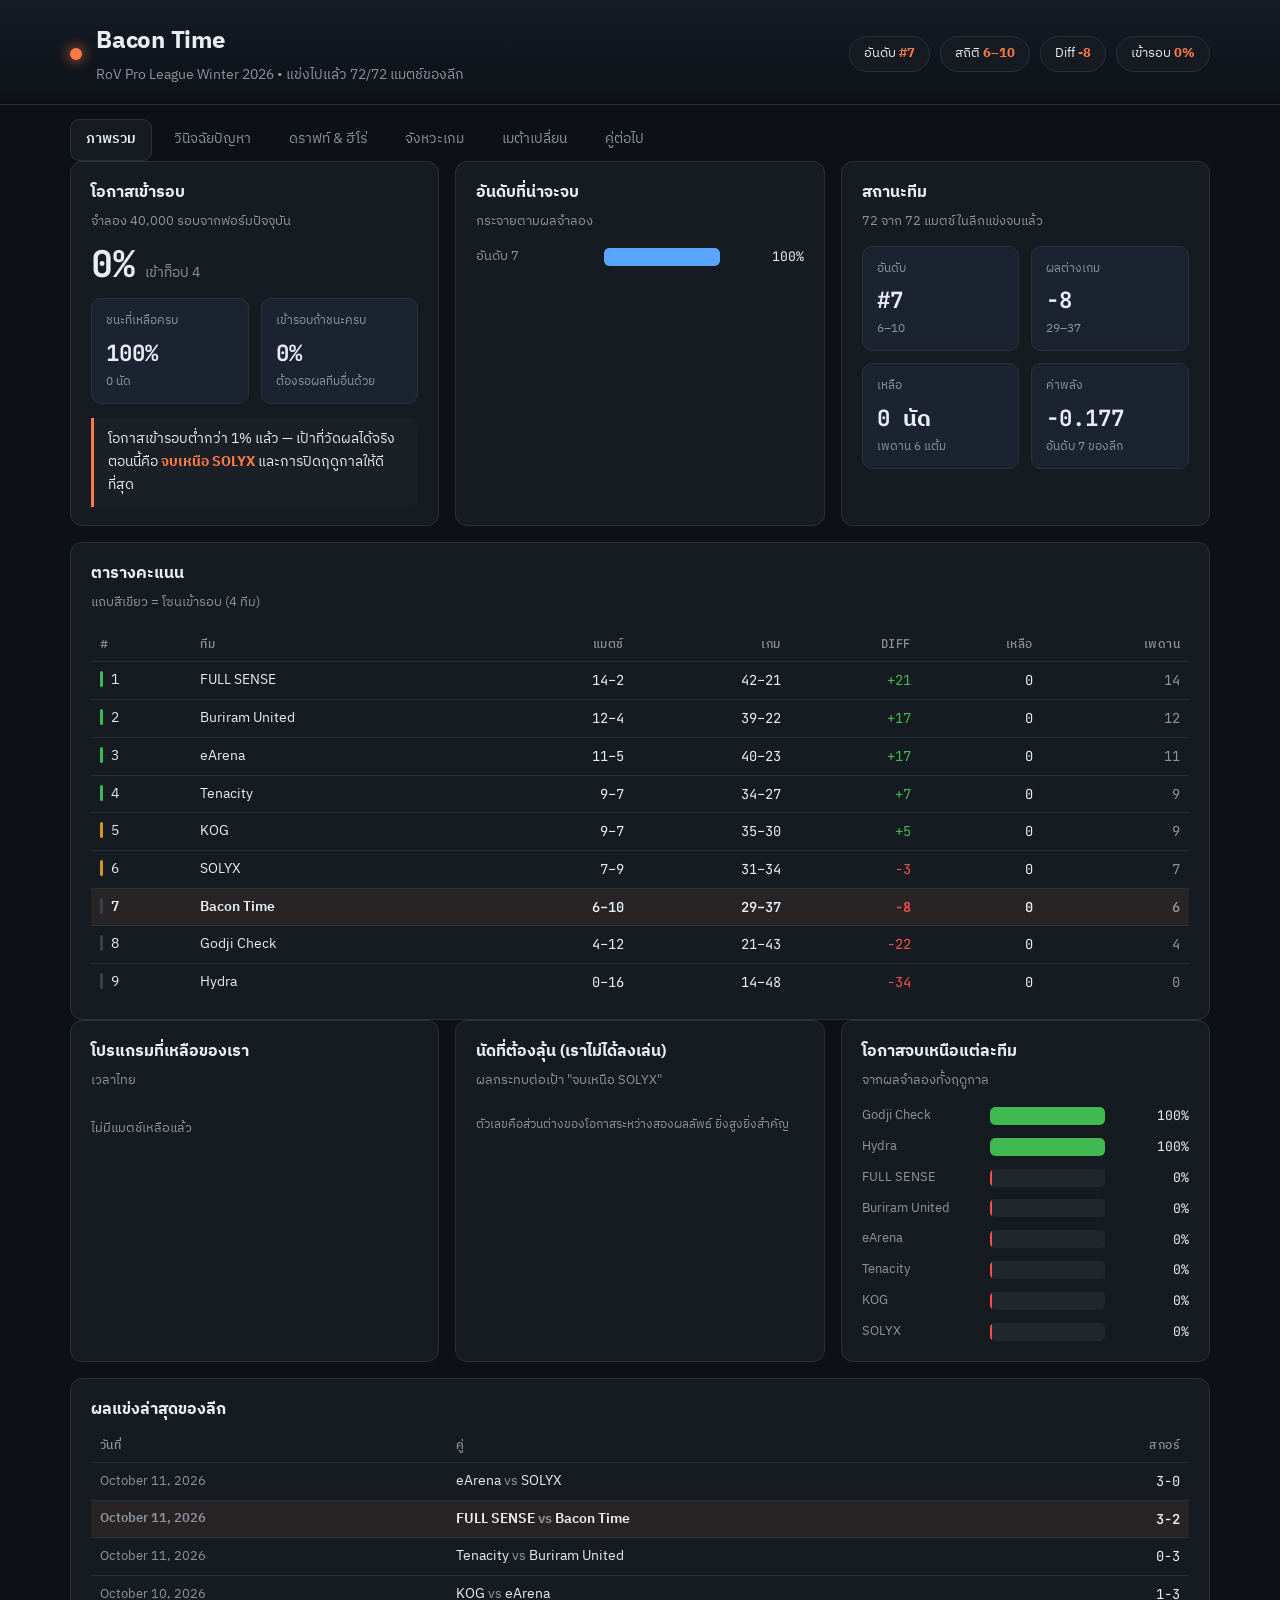
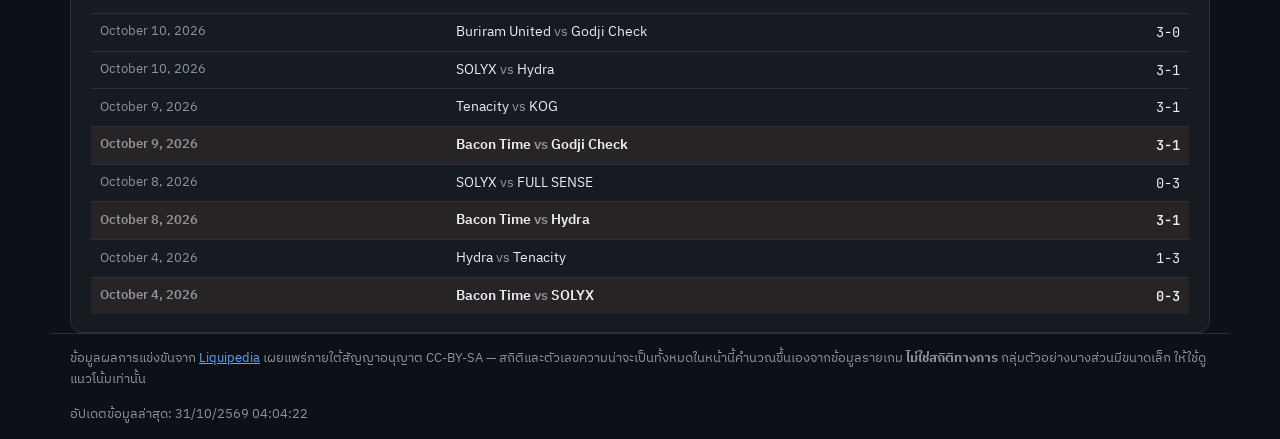
==== commit a28c66a7: "chore: update tracker data (2026-10-31 04:04 UTC)" ====
--- a/standalone.html
+++ b/standalone.html
@@ -153,7 +153,7 @@
   <p class="muted small" id="updatedAt"></p>
 </footer>
 
-<script>window.__STATS__ = {"meta": {"team": "Bacon Time", "tournament": "Winter 2026", "source": "Liquipedia (CC-BY-SA)", "source_url": "https://liquipedia.net/honorofkings/RoV_Pro_League/2026/Winter/Group_Stage", "updated_at": "2026-10-30T21:56:02+00:00", "played": 72, "total": 72, "playoff_slots": 4}, "standings": [{"team": "FULL SENSE", "w": 14, "l": 2, "gw": 42, "gl": 21, "diff": 21, "points": 14, "remaining": 0, "rank": 1, "max_points": 14}, {"team": "Buriram United", "w": 12, "l": 4, "gw": 39, "gl": 22, "diff": 17, "points": 12, "remaining": 0, "rank": 2, "max_points": 12}, {"team": "eArena", "w": 11, "l": 5, "gw": 40, "gl": 23, "diff": 17, "points": 11, "remaining": 0, "rank": 3, "max_points": 11}, {"team": "Tenacity", "w": 9, "l": 7, "gw": 34, "gl": 27, "diff": 7, "points": 9, "remaining": 0, "rank": 4, "max_points": 9}, {"team": "KOG", "w": 9, "l": 7, "gw": 35, "gl": 30, "diff": 5, "points": 9, "remaining": 0, "rank": 5, "max_points": 9}, {"team": "SOLYX", "w": 7, "l": 9, "gw": 31, "gl": 34, "diff": -3, "points": 7, "remaining": 0, "rank": 6, "max_points": 7}, {"team": "Bacon Time", "w": 6, "l": 10, "gw": 29, "gl": 37, "diff": -8, "points": 6, "remaining": 0, "rank": 7, "max_points": 6}, {"team": "Godji Check", "w": 4, "l": 12, "gw": 21, "gl": 43, "diff": -22, "points": 4, "remaining": 0, "rank": 8, "max_points": 4}, {"team": "Hydra", "w": 0, "l": 16, "gw": 14, "gl": 48, "diff": -34, "points": 0, "remaining": 0, "rank": 9, "max_points": 0}], "ratings": {"FULL SENSE": 0.639, "Buriram United": 0.511, "eArena": 0.532, "Tenacity": 0.237, "KOG": 0.165, "SOLYX": -0.096, "Bacon Time": -0.177, "Godji Check": -0.688, "Hydra": -1.123}, "diagnostics": {"series": [{"opponent": "eArena", "date": "August 23, 2026", "flow": "LWLL", "score": "1-3", "won": false}, {"opponent": "Godji Check", "date": "August 27, 2026", "flow": "LWWW", "score": "3-1", "won": true}, {"opponent": "SOLYX", "date": "August 29, 2026", "flow": "WLWLW", "score": "3-2", "won": true}, {"opponent": "Tenacity", "date": "August 30, 2026", "flow": "LLL", "score": "0-3", "won": false}, {"opponent": "Hydra", "date": "September 3, 2026", "flow": "WWW", "score": "3-0", "won": true}, {"opponent": "Buriram United", "date": "September 6, 2026", "flow": "LLL", "score": "0-3", "won": false}, {"opponent": "FULL SENSE", "date": "September 11, 2026", "flow": "WWLLL", "score": "2-3", "won": false}, {"opponent": "KOG", "date": "September 13, 2026", "flow": "LWLWW", "score": "3-2", "won": true}, {"opponent": "Tenacity", "date": "September 19, 2026", "flow": "LLWL", "score": "1-3", "won": false}, {"opponent": "Buriram United", "date": "September 27, 2026", "flow": "LWLWL", "score": "2-3", "won": false}, {"opponent": "eArena", "date": "September 28, 2026", "flow": "LLWWL", "score": "2-3", "won": false}, {"opponent": "KOG", "date": "October 2, 2026", "flow": "WLLL", "score": "1-3", "won": false}, {"opponent": "SOLYX", "date": "October 4, 2026", "flow": "LLL", "score": "0-3", "won": false}, {"opponent": "Hydra", "date": "October 8, 2026", "flow": "WWLW", "score": "3-1", "won": true}, {"opponent": "Godji Check", "date": "October 9, 2026", "flow": "LWWW", "score": "3-1", "won": true}, {"opponent": "FULL SENSE", "date": "October 11, 2026", "flow": "LLWWL", "score": "2-3", "won": false}], "by_game_no": [{"game": 1, "n": 16, "w": 5, "wr": 31, "league_wr": 50}, {"game": 2, "n": 16, "w": 8, "wr": 50, "league_wr": 50}, {"game": 3, "n": 16, "w": 7, "wr": 44, "league_wr": 50}, {"game": 4, "n": 12, "w": 7, "wr": 58, "league_wr": 50}, {"game": 5, "n": 6, "w": 2, "wr": 33, "league_wr": 50}], "by_length": [{"label": "ต่ำกว่า 12 นาที", "n": 7, "w": 4, "wr": 57, "league_wr": 50}, {"label": "12–16 นาที", "n": 21, "w": 8, "wr": 38, "league_wr": 50}, {"label": "16–20 นาที", "n": 27, "w": 14, "wr": 52, "league_wr": 50}, {"label": "เกิน 20 นาที", "n": 11, "w": 3, "wr": 27, "league_wr": 50}], "sides": {"blue": {"n": 38, "w": 16, "wr": 42, "league_wr": 53}, "red": {"n": 28, "w": 13, "wr": 46, "league_wr": 47}}, "closeout": {"n": 8, "w": 4, "wr": 50}, "deciders": {"n": 6, "w": 2}, "trailing": {"n": 37, "w": 17, "wr": 46}, "leading": {"n": 13, "w": 7, "wr": 54}, "tiers": {"top": {"mw": 1, "ml": 9, "gw": 14, "gl": 29, "wr": 33}, "bottom": {"mw": 5, "ml": 1, "gw": 15, "gl": 8, "wr": 65}, "top_teams": ["Buriram United", "FULL SENSE", "KOG", "Tenacity", "eArena"]}}, "heroes": {"pool": [{"hero": "airi", "n": 9, "w": 7, "wr": 78, "league_wr": 51, "edge": 27}, {"hero": "toro", "n": 7, "w": 5, "wr": 71, "league_wr": 53, "edge": 18}, {"hero": "maloch", "n": 9, "w": 6, "wr": 67, "league_wr": 52, "edge": 15}, {"hero": "murad", "n": 3, "w": 2, "wr": 67, "league_wr": 45, "edge": 22}, {"hero": "rouie", "n": 8, "w": 5, "wr": 62, "league_wr": 57, "edge": 5}, {"hero": "wiro", "n": 10, "w": 6, "wr": 60, "league_wr": 43, "edge": 17}, {"hero": "mganga", "n": 5, "w": 3, "wr": 60, "league_wr": 35, "edge": 25}, {"hero": "lorion", "n": 14, "w": 8, "wr": 57, "league_wr": 52, "edge": 5}, {"hero": "violet", "n": 15, "w": 8, "wr": 53, "league_wr": 55, "edge": -2}, {"hero": "ryoma", "n": 12, "w": 6, "wr": 50, "league_wr": 58, "edge": -8}, {"hero": "astrid", "n": 12, "w": 6, "wr": 50, "league_wr": 57, "edge": -7}, {"hero": "ybneth", "n": 12, "w": 6, "wr": 50, "league_wr": 59, "edge": -9}, {"hero": "tachi", "n": 10, "w": 5, "wr": 50, "league_wr": 50, "edge": 0}, {"hero": "sinestrea", "n": 8, "w": 4, "wr": 50, "league_wr": 63, "edge": -13}, {"hero": "valhein", "n": 4, "w": 2, "wr": 50, "league_wr": 54, "edge": -4}, {"hero": "biron", "n": 4, "w": 2, "wr": 50, "league_wr": 56, "edge": -6}, {"hero": "iggy", "n": 4, "w": 2, "wr": 50, "league_wr": 62, "edge": -12}, {"hero": "billow", "n": 15, "w": 7, "wr": 47, "league_wr": 42, "edge": 5}, {"hero": "elandorr", "n": 13, "w": 6, "wr": 46, "league_wr": 50, "edge": -4}, {"hero": "annette", "n": 9, "w": 4, "wr": 44, "league_wr": 55, "edge": -11}, {"hero": "flowborn", "n": 9, "w": 4, "wr": 44, "league_wr": 45, "edge": -1}, {"hero": "alice", "n": 5, "w": 2, "wr": 40, "league_wr": 56, "edge": -16}, {"hero": "marja", "n": 13, "w": 5, "wr": 38, "league_wr": 45, "edge": -7}, {"hero": "capheny", "n": 8, "w": 3, "wr": 38, "league_wr": 51, "edge": -13}, {"hero": "teemee", "n": 8, "w": 3, "wr": 38, "league_wr": 42, "edge": -4}, {"hero": "skud", "n": 6, "w": 2, "wr": 33, "league_wr": 51, "edge": -18}, {"hero": "zata", "n": 3, "w": 1, "wr": 33, "league_wr": 52, "edge": -19}, {"hero": "mina", "n": 3, "w": 1, "wr": 33, "league_wr": 55, "edge": -22}, {"hero": "nakroth", "n": 3, "w": 1, "wr": 33, "league_wr": 43, "edge": -10}, {"hero": "thane", "n": 7, "w": 2, "wr": 29, "league_wr": 51, "edge": -22}, {"hero": "qi", "n": 4, "w": 1, "wr": 25, "league_wr": 49, "edge": -24}, {"hero": "wisp", "n": 4, "w": 1, "wr": 25, "league_wr": 49, "edge": -24}, {"hero": "zephys", "n": 4, "w": 1, "wr": 25, "league_wr": 30, "edge": -5}, {"hero": "dolia", "n": 4, "w": 1, "wr": 25, "league_wr": 49, "edge": -24}, {"hero": "liliana", "n": 4, "w": 1, "wr": 25, "league_wr": 45, "edge": -20}, {"hero": "stuart", "n": 9, "w": 2, "wr": 22, "league_wr": 47, "edge": -25}, {"hero": "tamyn", "n": 5, "w": 1, "wr": 20, "league_wr": 58, "edge": -38}, {"hero": "yue", "n": 5, "w": 1, "wr": 20, "league_wr": 46, "edge": -26}, {"hero": "riktor", "n": 6, "w": 1, "wr": 17, "league_wr": 36, "edge": -19}, {"hero": "cresht", "n": 6, "w": 0, "wr": 0, "league_wr": 49, "edge": -49}, {"hero": "taara", "n": 4, "w": 0, "wr": 0, "league_wr": 46, "edge": -46}, {"hero": "ignis", "n": 3, "w": 0, "wr": 0, "league_wr": 28, "edge": -28}], "targeted": [{"hero": "tamyn", "n": 29, "of": 66, "rate": 44, "league_rate": 34, "gap": 10}, {"hero": "annette", "n": 9, "of": 66, "rate": 14, "league_rate": 9, "gap": 5}, {"hero": "enzo", "n": 5, "of": 66, "rate": 8, "league_rate": 4, "gap": 4}, {"hero": "yue", "n": 5, "of": 66, "rate": 8, "league_rate": 3, "gap": 4}, {"hero": "skud", "n": 6, "of": 66, "rate": 9, "league_rate": 6, "gap": 3}, {"hero": "alice", "n": 6, "of": 66, "rate": 9, "league_rate": 6, "gap": 3}, {"hero": "hayate", "n": 6, "of": 66, "rate": 9, "league_rate": 6, "gap": 3}, {"hero": "maloch", "n": 8, "of": 66, "rate": 12, "league_rate": 10, "gap": 2}, {"hero": "mganga", "n": 5, "of": 66, "rate": 8, "league_rate": 5, "gap": 2}, {"hero": "omen", "n": 8, "of": 66, "rate": 12, "league_rate": 10, "gap": 2}], "punished": [{"hero": "alice", "n": 7, "w": 6, "wr": 86}, {"hero": "elandorr", "n": 10, "w": 8, "wr": 80}, {"hero": "ryoma", "n": 5, "w": 4, "wr": 80}, {"hero": "liliana", "n": 9, "w": 7, "wr": 78}, {"hero": "tamyn", "n": 8, "w": 6, "wr": 75}, {"hero": "maloch", "n": 4, "w": 3, "wr": 75}, {"hero": "valhein", "n": 4, "w": 3, "wr": 75}, {"hero": "toro", "n": 11, "w": 8, "wr": 73}, {"hero": "iggy", "n": 7, "w": 5, "wr": 71}, {"hero": "ybneth", "n": 9, "w": 6, "wr": 67}], "untapped": [{"hero": "iggy", "league_n": 63, "league_wr": 62, "presence": 29, "team_n": 4}, {"hero": "chaugnar", "league_n": 20, "league_wr": 60, "presence": 13, "team_n": 1}, {"hero": "ryoma", "league_n": 62, "league_wr": 58, "presence": 32, "team_n": 12}, {"hero": "krizzix", "league_n": 14, "league_wr": 57, "presence": 10, "team_n": 0}, {"hero": "biron", "league_n": 57, "league_wr": 56, "presence": 20, "team_n": 4}, {"hero": "alice", "league_n": 48, "league_wr": 56, "presence": 29, "team_n": 5}, {"hero": "mina", "league_n": 51, "league_wr": 55, "presence": 35, "team_n": 3}, {"hero": "annette", "league_n": 64, "league_wr": 55, "presence": 41, "team_n": 9}, {"hero": "violet", "league_n": 64, "league_wr": 55, "presence": 26, "team_n": 15}, {"hero": "zuka", "league_n": 26, "league_wr": 54, "presence": 9, "team_n": 1}, {"hero": "valhein", "league_n": 41, "league_wr": 54, "presence": 31, "team_n": 4}, {"hero": "elsu", "league_n": 19, "league_wr": 53, "presence": 10, "team_n": 1}], "team_bans": [{"hero": "rouie", "n": 22}, {"hero": "sinestrea", "n": 20}, {"hero": "dolia", "n": 18}, {"hero": "marja", "n": 17}, {"hero": "ybneth", "n": 17}, {"hero": "astrid", "n": 17}, {"hero": "florentino", "n": 14}, {"hero": "tamyn", "n": 13}, {"hero": "omen", "n": 9}, {"hero": "zata", "n": 8}], "tempo_index": {"skud": 16.0, "edras": 17.8, "rouie": 17.6, "capheny": 16.1, "toro": 17.1, "biron": 16.5, "billow": 17.0, "lorion": 17.0, "elandorr": 16.4, "enzo": 15.8, "florentino": 15.2, "butterfly": 14.1, "ignis": 16.1, "flowborn": 17.3, "airi": 15.1, "tachi": 16.9, "alice": 16.1, "violet": 16.6, "wiro": 17.5, "ryoma": 16.6, "astrid": 17.0, "liliana": 16.3, "teemee": 16.8, "riktor": 17.5, "sinestrea": 16.2, "zata": 16.3, "dolia": 15.8, "marja": 16.1, "yue": 15.4, "valhein": 14.5, "krizzix": 16.0, "murad": 15.3, "tamyn": 16.0, "annette": 16.1, "stuart": 16.2, "maloch": 16.8, "ybneth": 16.3, "hayate": 16.0, "zephys": 16.6, "wisp": 16.5, "mina": 17.2, "cresht": 15.0, "qi": 15.4, "keera": 13.9, "goverra": 14.3, "elsu": 19.5, "thane": 16.9, "yena": 17.8, "taara": 17.2, "omen": 16.2, "chaugnar": 14.6, "iggy": 16.6, "nakroth": 15.8, "mganga": 14.5, "zuka": 15.5, "baldum": 14.5, "dyadia": 18.0, "fennik": 18.8, "darcy": 17.3}, "fast_heroes": [{"hero": "krizzix", "short_wr": 75, "short_n": 8, "long_wr": 33, "long_n": 6, "swing": 42}, {"hero": "enzo", "short_wr": 64, "short_n": 11, "long_wr": 25, "long_n": 12, "swing": 39}, {"hero": "baldum", "short_wr": 56, "short_n": 9, "long_wr": 20, "long_n": 5, "swing": 36}, {"hero": "flowborn", "short_wr": 65, "short_n": 31, "long_wr": 33, "long_n": 46, "swing": 32}, {"hero": "rouie", "short_wr": 75, "short_n": 20, "long_wr": 45, "long_n": 31, "swing": 30}, {"hero": "teemee", "short_wr": 57, "short_n": 21, "long_wr": 27, "long_n": 22, "swing": 30}, {"hero": "yena", "short_wr": 57, "short_n": 7, "long_wr": 36, "long_n": 14, "swing": 21}, {"hero": "tamyn", "short_wr": 67, "short_n": 30, "long_wr": 50, "long_n": 30, "swing": 17}], "slow_heroes": [{"hero": "elsu", "short_wr": 20, "short_n": 5, "long_wr": 64, "long_n": 14, "swing": -44}, {"hero": "murad", "short_wr": 27, "short_n": 11, "long_wr": 64, "long_n": 11, "swing": -37}, {"hero": "keera", "short_wr": 25, "short_n": 12, "long_wr": 60, "long_n": 5, "swing": -35}, {"hero": "mganga", "short_wr": 23, "short_n": 13, "long_wr": 57, "long_n": 7, "swing": -34}, {"hero": "chaugnar", "short_wr": 50, "short_n": 14, "long_wr": 83, "long_n": 6, "swing": -33}, {"hero": "dolia", "short_wr": 38, "short_n": 37, "long_wr": 61, "long_n": 33, "swing": -23}, {"hero": "wisp", "short_wr": 37, "short_n": 27, "long_wr": 59, "long_n": 32, "swing": -22}, {"hero": "yue", "short_wr": 37, "short_n": 27, "long_wr": 57, "long_n": 23, "swing": -20}], "total_games": 285, "team_games": 66}, "tempo": {"team": {"faster": {"n": 15, "w": 5, "wr": 33}, "even": {"n": 31, "w": 15, "wr": 48}, "slower": {"n": 20, "w": 9, "wr": 45}}, "league": {"faster": {"n": 167, "w": 88, "wr": 53}, "even": {"n": 236, "w": 118, "wr": 50}, "slower": {"n": 167, "w": 79, "wr": 47}}, "slow_comp_by_team": [{"team": "eArena", "n": 19, "w": 12, "wr": 63}, {"team": "FULL SENSE", "n": 14, "w": 8, "wr": 57}, {"team": "Tenacity", "n": 14, "w": 8, "wr": 57}, {"team": "Buriram United", "n": 18, "w": 10, "wr": 56}, {"team": "Godji Check", "n": 15, "w": 7, "wr": 47}, {"team": "Bacon Time", "n": 20, "w": 9, "wr": 45}, {"team": "SOLYX", "n": 30, "w": 13, "wr": 43}, {"team": "KOG", "n": 15, "w": 5, "wr": 33}, {"team": "Hydra", "n": 22, "w": 7, "wr": 32}], "games": [{"opponent": "eArena", "ours": 16.4, "theirs": 16.7, "kind": "even", "minutes": 17.2, "won": false}, {"opponent": "eArena", "ours": 17.1, "theirs": 16.2, "kind": "slower", "minutes": 19.5, "won": true}, {"opponent": "eArena", "ours": 15.8, "theirs": 16.2, "kind": "faster", "minutes": 13.3, "won": false}, {"opponent": "eArena", "ours": 16.2, "theirs": 16.9, "kind": "faster", "minutes": 18.4, "won": false}, {"opponent": "Godji Check", "ours": 16.4, "theirs": 16.6, "kind": "even", "minutes": 16.7, "won": false}, {"opponent": "Godji Check", "ours": 16.4, "theirs": 16.0, "kind": "slower", "minutes": 20.0, "won": true}, {"opponent": "Godji Check", "ours": 16.3, "theirs": 16.6, "kind": "even", "minutes": 26.2, "won": true}, {"opponent": "Godji Check", "ours": 16.7, "theirs": 16.7, "kind": "even", "minutes": 13.3, "won": true}, {"opponent": "SOLYX", "ours": 16.6, "theirs": 16.3, "kind": "slower", "minutes": 17.1, "won": true}, {"opponent": "SOLYX", "ours": 16.9, "theirs": 16.7, "kind": "even", "minutes": 29.1, "won": false}, {"opponent": "SOLYX", "ours": 16.8, "theirs": 16.8, "kind": "even", "minutes": 19.5, "won": true}, {"opponent": "SOLYX", "ours": 16.2, "theirs": 16.1, "kind": "even", "minutes": 20.4, "won": false}, {"opponent": "SOLYX", "ours": 16.7, "theirs": 16.5, "kind": "even", "minutes": 11.5, "won": true}, {"opponent": "Tenacity", "ours": 16.3, "theirs": 15.9, "kind": "slower", "minutes": 16.1, "won": false}, {"opponent": "Tenacity", "ours": 16.9, "theirs": 16.1, "kind": "slower", "minutes": 16.2, "won": false}, {"opponent": "Tenacity", "ours": 16.4, "theirs": 17.0, "kind": "faster", "minutes": 14.8, "won": false}, {"opponent": "Hydra", "ours": 16.1, "theirs": 15.9, "kind": "even", "minutes": 16.5, "won": true}, {"opponent": "Hydra", "ours": 15.9, "theirs": 15.6, "kind": "even", "minutes": 15.3, "won": true}, {"opponent": "Hydra", "ours": 16.4, "theirs": 17.6, "kind": "faster", "minutes": 19.3, "won": true}, {"opponent": "Buriram United", "ours": 16.3, "theirs": 16.2, "kind": "even", "minutes": 13.4, "won": false}, {"opponent": "Buriram United", "ours": 16.5, "theirs": 15.9, "kind": "slower", "minutes": 21.9, "won": false}, {"opponent": "Buriram United", "ours": 16.6, "theirs": 16.7, "kind": "even", "minutes": 14.3, "won": false}, {"opponent": "FULL SENSE", "ours": 16.0, "theirs": 16.2, "kind": "even", "minutes": 12.8, "won": true}, {"opponent": "FULL SENSE", "ours": 16.3, "theirs": 16.5, "kind": "even", "minutes": 18.9, "won": true}, {"opponent": "FULL SENSE", "ours": 16.9, "theirs": 16.5, "kind": "slower", "minutes": 21.2, "won": false}, {"opponent": "FULL SENSE", "ours": 16.3, "theirs": 16.5, "kind": "even", "minutes": 26.2, "won": false}, {"opponent": "FULL SENSE", "ours": 16.2, "theirs": 15.5, "kind": "slower", "minutes": 12.4, "won": false}, {"opponent": "KOG", "ours": 16.5, "theirs": 16.0, "kind": "slower", "minutes": 13.8, "won": false}, {"opponent": "KOG", "ours": 16.4, "theirs": 16.9, "kind": "faster", "minutes": 22.3, "won": true}, {"opponent": "KOG", "ours": 16.0, "theirs": 15.9, "kind": "even", "minutes": 12.8, "won": false}, {"opponent": "KOG", "ours": 15.9, "theirs": 15.9, "kind": "even", "minutes": 13.2, "won": true}, {"opponent": "KOG", "ours": 16.9, "theirs": 16.5, "kind": "slower", "minutes": 19.0, "won": true}, {"opponent": "Tenacity", "ours": 16.7, "theirs": 16.3, "kind": "slower", "minutes": 18.4, "won": false}, {"opponent": "Tenacity", "ours": 16.7, "theirs": 16.4, "kind": "slower", "minutes": 19.5, "won": false}, {"opponent": "Tenacity", "ours": 16.5, "theirs": 17.3, "kind": "faster", "minutes": 16.8, "won": true}, {"opponent": "Tenacity", "ours": 16.6, "theirs": 16.2, "kind": "slower", "minutes": 16.3, "won": false}, {"opponent": "Buriram United", "ours": 16.6, "theirs": 16.8, "kind": "even", "minutes": 19.8, "won": false}, {"opponent": "Buriram United", "ours": 17.0, "theirs": 15.0, "kind": "slower", "minutes": 10.7, "won": true}, {"opponent": "Buriram United", "ours": 16.7, "theirs": 16.5, "kind": "even", "minutes": 10.4, "won": false}, {"opponent": "Buriram United", "ours": 16.6, "theirs": 16.4, "kind": "even", "minutes": 13.5, "won": true}, {"opponent": "Buriram United", "ours": 15.9, "theirs": 16.4, "kind": "faster", "minutes": 13.3, "won": false}, {"opponent": "eArena", "ours": 16.9, "theirs": 16.6, "kind": "slower", "minutes": 14.2, "won": false}, {"opponent": "eArena", "ours": 16.5, "theirs": 16.1, "kind": "slower", "minutes": 11.3, "won": false}, {"opponent": "eArena", "ours": 16.4, "theirs": 16.7, "kind": "even", "minutes": 17.5, "won": true}, {"opponent": "eArena", "ours": 16.6, "theirs": 16.6, "kind": "even", "minutes": 17.1, "won": true}, {"opponent": "eArena", "ours": 15.8, "theirs": 16.6, "kind": "faster", "minutes": 18.5, "won": false}, {"opponent": "KOG", "ours": 16.5, "theirs": 16.4, "kind": "even", "minutes": 13.4, "won": true}, {"opponent": "KOG", "ours": 16.1, "theirs": 16.2, "kind": "even", "minutes": 16.3, "won": false}, {"opponent": "KOG", "ours": 16.6, "theirs": 16.6, "kind": "even", "minutes": 10.3, "won": false}, {"opponent": "KOG", "ours": 16.1, "theirs": 16.7, "kind": "faster", "minutes": 16.9, "won": false}, {"opponent": "SOLYX", "ours": 16.4, "theirs": 16.6, "kind": "even", "minutes": 17.9, "won": false}, {"opponent": "SOLYX", "ours": 16.5, "theirs": 17.1, "kind": "faster", "minutes": 13.1, "won": false}, {"opponent": "SOLYX", "ours": 16.3, "theirs": 16.5, "kind": "even", "minutes": 21.4, "won": false}, {"opponent": "Hydra", "ours": 16.7, "theirs": 17.0, "kind": "even", "minutes": 19.9, "won": true}, {"opponent": "Hydra", "ours": 16.3, "theirs": 16.7, "kind": "faster", "minutes": 12.9, "won": true}, {"opponent": "Hydra", "ours": 16.1, "theirs": 16.2, "kind": "even", "minutes": 12.9, "won": false}, {"opponent": "Hydra", "ours": 16.5, "theirs": 16.2, "kind": "slower", "minutes": 11.8, "won": true}, {"opponent": "Godji Check", "ours": 16.5, "theirs": 16.9, "kind": "faster", "minutes": 25.4, "won": false}, {"opponent": "Godji Check", "ours": 16.8, "theirs": 15.8, "kind": "slower", "minutes": 11.3, "won": true}, {"opponent": "Godji Check", "ours": 16.8, "theirs": 16.0, "kind": "slower", "minutes": 12.4, "won": true}, {"opponent": "Godji Check", "ours": 16.9, "theirs": 15.8, "kind": "slower", "minutes": 17.8, "won": true}, {"opponent": "FULL SENSE", "ours": 16.7, "theirs": 17.4, "kind": "faster", "minutes": 34.9, "won": false}, {"opponent": "FULL SENSE", "ours": 15.8, "theirs": 16.1, "kind": "faster", "minutes": 15.1, "won": false}, {"opponent": "FULL SENSE", "ours": 16.3, "theirs": 16.8, "kind": "faster", "minutes": 22.9, "won": true}, {"opponent": "FULL SENSE", "ours": 16.7, "theirs": 16.8, "kind": "even", "minutes": 18.1, "won": true}, {"opponent": "FULL SENSE", "ours": 16.3, "theirs": 16.4, "kind": "even", "minutes": 13.4, "won": false}]}, "meta_shift": {"risers": [{"hero": "tamyn", "prev": 0, "cur": 88, "delta": 88, "team_prev": 0, "team_cur": 5}, {"hero": "astrid", "prev": 0, "cur": 73, "delta": 73, "team_prev": 0, "team_cur": 12}, {"hero": "flowborn", "prev": 0, "cur": 33, "delta": 33, "team_prev": 0, "team_cur": 9}, {"hero": "alice", "prev": 0, "cur": 29, "delta": 29, "team_prev": 0, "team_cur": 5}, {"hero": "maloch", "prev": 18, "cur": 40, "delta": 22, "team_prev": 2, "team_cur": 9}, {"hero": "dolia", "prev": 53, "cur": 74, "delta": 21, "team_prev": 13, "team_cur": 4}, {"hero": "wiro", "prev": 2, "cur": 24, "delta": 21, "team_prev": 4, "team_cur": 10}, {"hero": "ybneth", "prev": 44, "cur": 66, "delta": 21, "team_prev": 13, "team_cur": 12}, {"hero": "annette", "prev": 20, "cur": 41, "delta": 20, "team_prev": 4, "team_cur": 9}, {"hero": "violet", "prev": 9, "cur": 26, "delta": 17, "team_prev": 3, "team_cur": 15}, {"hero": "cresht", "prev": 7, "cur": 22, "delta": 15, "team_prev": 2, "team_cur": 6}, {"hero": "mina", "prev": 21, "cur": 35, "delta": 15, "team_prev": 4, "team_cur": 3}], "fallers": [{"hero": "qi", "prev": 49, "cur": 17, "delta": -32, "team_prev": 3, "team_cur": 4}, {"hero": "toro", "prev": 63, "cur": 32, "delta": -32, "team_prev": 12, "team_cur": 7}, {"hero": "zata", "prev": 70, "cur": 38, "delta": -32, "team_prev": 4, "team_cur": 3}, {"hero": "murad", "prev": 51, "cur": 19, "delta": -31, "team_prev": 6, "team_cur": 3}, {"hero": "keera", "prev": 36, "cur": 7, "delta": -29, "team_prev": 8, "team_cur": 0}, {"hero": "tachi", "prev": 60, "cur": 32, "delta": -28, "team_prev": 12, "team_cur": 10}, {"hero": "fennik", "prev": 30, "cur": 5, "delta": -25, "team_prev": 3, "team_cur": 0}, {"hero": "hayate", "prev": 57, "cur": 35, "delta": -22, "team_prev": 8, "team_cur": 2}, {"hero": "sinestrea", "prev": 94, "cur": 73, "delta": -21, "team_prev": 8, "team_cur": 8}, {"hero": "zephys", "prev": 32, "cur": 12, "delta": -21, "team_prev": 4, "team_cur": 4}], "adaptation": {"team_n": 99, "team_wr": 45, "league_n": 676, "league_wr": 54}, "lost_tools": [{"hero": "dolia", "prev": 13, "cur": 4}, {"hero": "keera", "prev": 8, "cur": 0}, {"hero": "natalya", "prev": 9, "cur": 1}, {"hero": "wisp", "prev": 11, "cur": 4}, {"hero": "hayate", "prev": 8, "cur": 2}, {"hero": "enzo", "prev": 7, "cur": 1}, {"hero": "volkath", "prev": 6, "cur": 0}, {"hero": "yena", "prev": 6, "cur": 2}, {"hero": "murad", "prev": 6, "cur": 3}], "prev_label": "Summer 2026", "cur_label": "Winter 2026"}, "odds": {"top4": 0.0, "win_out": 100.0, "top4_if_win_out": 0.0, "placement": {"7": 100.0}, "finish_above": [{"team": "Godji Check", "pct": 100.0}, {"team": "Hydra", "pct": 100.0}, {"team": "FULL SENSE", "pct": 0.0}, {"team": "Buriram United", "pct": 0.0}, {"team": "eArena", "pct": 0.0}, {"team": "Tenacity", "pct": 0.0}, {"team": "KOG", "pct": 0.0}, {"team": "SOLYX", "pct": 0.0}], "goal_mode": "rank", "goal_label": "จบเหนือ SOLYX", "rival": "SOLYX", "swing": [], "sims": 40000}, "schedule": [], "prep": [], "mvps": [{"player": "Opar", "n": 11}, {"player": "Bonus", "n": 7}, {"player": "Kimsensei", "n": 6}, {"player": "MarkKy", "n": 5}], "recent": [{"date": "October 4, 2026", "a": "Bacon Time", "b": "SOLYX", "score": "0-3"}, {"date": "October 4, 2026", "a": "Hydra", "b": "Tenacity", "score": "1-3"}, {"date": "October 8, 2026", "a": "Bacon Time", "b": "Hydra", "score": "3-1"}, {"date": "October 8, 2026", "a": "SOLYX", "b": "FULL SENSE", "score": "0-3"}, {"date": "October 9, 2026", "a": "Bacon Time", "b": "Godji Check", "score": "3-1"}, {"date": "October 9, 2026", "a": "Tenacity", "b": "KOG", "score": "3-1"}, {"date": "October 10, 2026", "a": "SOLYX", "b": "Hydra", "score": "3-1"}, {"date": "October 10, 2026", "a": "Buriram United", "b": "Godji Check", "score": "3-0"}, {"date": "October 10, 2026", "a": "KOG", "b": "eArena", "score": "1-3"}, {"date": "October 11, 2026", "a": "Tenacity", "b": "Buriram United", "score": "0-3"}, {"date": "October 11, 2026", "a": "FULL SENSE", "b": "Bacon Time", "score": "3-2"}, {"date": "October 11, 2026", "a": "eArena", "b": "SOLYX", "score": "3-0"}]};</script>
+<script>window.__STATS__ = {"meta": {"team": "Bacon Time", "tournament": "Winter 2026", "source": "Liquipedia (CC-BY-SA)", "source_url": "https://liquipedia.net/honorofkings/RoV_Pro_League/2026/Winter/Group_Stage", "updated_at": "2026-10-31T04:04:22+00:00", "played": 72, "total": 72, "playoff_slots": 4}, "standings": [{"team": "FULL SENSE", "w": 14, "l": 2, "gw": 42, "gl": 21, "diff": 21, "points": 14, "remaining": 0, "rank": 1, "max_points": 14}, {"team": "Buriram United", "w": 12, "l": 4, "gw": 39, "gl": 22, "diff": 17, "points": 12, "remaining": 0, "rank": 2, "max_points": 12}, {"team": "eArena", "w": 11, "l": 5, "gw": 40, "gl": 23, "diff": 17, "points": 11, "remaining": 0, "rank": 3, "max_points": 11}, {"team": "Tenacity", "w": 9, "l": 7, "gw": 34, "gl": 27, "diff": 7, "points": 9, "remaining": 0, "rank": 4, "max_points": 9}, {"team": "KOG", "w": 9, "l": 7, "gw": 35, "gl": 30, "diff": 5, "points": 9, "remaining": 0, "rank": 5, "max_points": 9}, {"team": "SOLYX", "w": 7, "l": 9, "gw": 31, "gl": 34, "diff": -3, "points": 7, "remaining": 0, "rank": 6, "max_points": 7}, {"team": "Bacon Time", "w": 6, "l": 10, "gw": 29, "gl": 37, "diff": -8, "points": 6, "remaining": 0, "rank": 7, "max_points": 6}, {"team": "Godji Check", "w": 4, "l": 12, "gw": 21, "gl": 43, "diff": -22, "points": 4, "remaining": 0, "rank": 8, "max_points": 4}, {"team": "Hydra", "w": 0, "l": 16, "gw": 14, "gl": 48, "diff": -34, "points": 0, "remaining": 0, "rank": 9, "max_points": 0}], "ratings": {"FULL SENSE": 0.639, "Buriram United": 0.511, "eArena": 0.532, "Tenacity": 0.237, "KOG": 0.165, "SOLYX": -0.096, "Bacon Time": -0.177, "Godji Check": -0.688, "Hydra": -1.123}, "diagnostics": {"series": [{"opponent": "eArena", "date": "August 23, 2026", "flow": "LWLL", "score": "1-3", "won": false}, {"opponent": "Godji Check", "date": "August 27, 2026", "flow": "LWWW", "score": "3-1", "won": true}, {"opponent": "SOLYX", "date": "August 29, 2026", "flow": "WLWLW", "score": "3-2", "won": true}, {"opponent": "Tenacity", "date": "August 30, 2026", "flow": "LLL", "score": "0-3", "won": false}, {"opponent": "Hydra", "date": "September 3, 2026", "flow": "WWW", "score": "3-0", "won": true}, {"opponent": "Buriram United", "date": "September 6, 2026", "flow": "LLL", "score": "0-3", "won": false}, {"opponent": "FULL SENSE", "date": "September 11, 2026", "flow": "WWLLL", "score": "2-3", "won": false}, {"opponent": "KOG", "date": "September 13, 2026", "flow": "LWLWW", "score": "3-2", "won": true}, {"opponent": "Tenacity", "date": "September 19, 2026", "flow": "LLWL", "score": "1-3", "won": false}, {"opponent": "Buriram United", "date": "September 27, 2026", "flow": "LWLWL", "score": "2-3", "won": false}, {"opponent": "eArena", "date": "September 28, 2026", "flow": "LLWWL", "score": "2-3", "won": false}, {"opponent": "KOG", "date": "October 2, 2026", "flow": "WLLL", "score": "1-3", "won": false}, {"opponent": "SOLYX", "date": "October 4, 2026", "flow": "LLL", "score": "0-3", "won": false}, {"opponent": "Hydra", "date": "October 8, 2026", "flow": "WWLW", "score": "3-1", "won": true}, {"opponent": "Godji Check", "date": "October 9, 2026", "flow": "LWWW", "score": "3-1", "won": true}, {"opponent": "FULL SENSE", "date": "October 11, 2026", "flow": "LLWWL", "score": "2-3", "won": false}], "by_game_no": [{"game": 1, "n": 16, "w": 5, "wr": 31, "league_wr": 50}, {"game": 2, "n": 16, "w": 8, "wr": 50, "league_wr": 50}, {"game": 3, "n": 16, "w": 7, "wr": 44, "league_wr": 50}, {"game": 4, "n": 12, "w": 7, "wr": 58, "league_wr": 50}, {"game": 5, "n": 6, "w": 2, "wr": 33, "league_wr": 50}], "by_length": [{"label": "ต่ำกว่า 12 นาที", "n": 7, "w": 4, "wr": 57, "league_wr": 50}, {"label": "12–16 นาที", "n": 21, "w": 8, "wr": 38, "league_wr": 50}, {"label": "16–20 นาที", "n": 27, "w": 14, "wr": 52, "league_wr": 50}, {"label": "เกิน 20 นาที", "n": 11, "w": 3, "wr": 27, "league_wr": 50}], "sides": {"blue": {"n": 38, "w": 16, "wr": 42, "league_wr": 53}, "red": {"n": 28, "w": 13, "wr": 46, "league_wr": 47}}, "closeout": {"n": 8, "w": 4, "wr": 50}, "deciders": {"n": 6, "w": 2}, "trailing": {"n": 37, "w": 17, "wr": 46}, "leading": {"n": 13, "w": 7, "wr": 54}, "tiers": {"top": {"mw": 1, "ml": 9, "gw": 14, "gl": 29, "wr": 33}, "bottom": {"mw": 5, "ml": 1, "gw": 15, "gl": 8, "wr": 65}, "top_teams": ["Buriram United", "FULL SENSE", "KOG", "Tenacity", "eArena"]}}, "heroes": {"pool": [{"hero": "airi", "n": 9, "w": 7, "wr": 78, "league_wr": 51, "edge": 27}, {"hero": "toro", "n": 7, "w": 5, "wr": 71, "league_wr": 53, "edge": 18}, {"hero": "maloch", "n": 9, "w": 6, "wr": 67, "league_wr": 52, "edge": 15}, {"hero": "murad", "n": 3, "w": 2, "wr": 67, "league_wr": 45, "edge": 22}, {"hero": "rouie", "n": 8, "w": 5, "wr": 62, "league_wr": 57, "edge": 5}, {"hero": "wiro", "n": 10, "w": 6, "wr": 60, "league_wr": 43, "edge": 17}, {"hero": "mganga", "n": 5, "w": 3, "wr": 60, "league_wr": 35, "edge": 25}, {"hero": "lorion", "n": 14, "w": 8, "wr": 57, "league_wr": 52, "edge": 5}, {"hero": "violet", "n": 15, "w": 8, "wr": 53, "league_wr": 55, "edge": -2}, {"hero": "ryoma", "n": 12, "w": 6, "wr": 50, "league_wr": 58, "edge": -8}, {"hero": "astrid", "n": 12, "w": 6, "wr": 50, "league_wr": 57, "edge": -7}, {"hero": "ybneth", "n": 12, "w": 6, "wr": 50, "league_wr": 59, "edge": -9}, {"hero": "tachi", "n": 10, "w": 5, "wr": 50, "league_wr": 50, "edge": 0}, {"hero": "sinestrea", "n": 8, "w": 4, "wr": 50, "league_wr": 63, "edge": -13}, {"hero": "valhein", "n": 4, "w": 2, "wr": 50, "league_wr": 54, "edge": -4}, {"hero": "biron", "n": 4, "w": 2, "wr": 50, "league_wr": 56, "edge": -6}, {"hero": "iggy", "n": 4, "w": 2, "wr": 50, "league_wr": 62, "edge": -12}, {"hero": "billow", "n": 15, "w": 7, "wr": 47, "league_wr": 42, "edge": 5}, {"hero": "elandorr", "n": 13, "w": 6, "wr": 46, "league_wr": 50, "edge": -4}, {"hero": "annette", "n": 9, "w": 4, "wr": 44, "league_wr": 55, "edge": -11}, {"hero": "flowborn", "n": 9, "w": 4, "wr": 44, "league_wr": 45, "edge": -1}, {"hero": "alice", "n": 5, "w": 2, "wr": 40, "league_wr": 56, "edge": -16}, {"hero": "marja", "n": 13, "w": 5, "wr": 38, "league_wr": 45, "edge": -7}, {"hero": "capheny", "n": 8, "w": 3, "wr": 38, "league_wr": 51, "edge": -13}, {"hero": "teemee", "n": 8, "w": 3, "wr": 38, "league_wr": 42, "edge": -4}, {"hero": "skud", "n": 6, "w": 2, "wr": 33, "league_wr": 51, "edge": -18}, {"hero": "zata", "n": 3, "w": 1, "wr": 33, "league_wr": 52, "edge": -19}, {"hero": "mina", "n": 3, "w": 1, "wr": 33, "league_wr": 55, "edge": -22}, {"hero": "nakroth", "n": 3, "w": 1, "wr": 33, "league_wr": 43, "edge": -10}, {"hero": "thane", "n": 7, "w": 2, "wr": 29, "league_wr": 51, "edge": -22}, {"hero": "qi", "n": 4, "w": 1, "wr": 25, "league_wr": 49, "edge": -24}, {"hero": "wisp", "n": 4, "w": 1, "wr": 25, "league_wr": 49, "edge": -24}, {"hero": "zephys", "n": 4, "w": 1, "wr": 25, "league_wr": 30, "edge": -5}, {"hero": "dolia", "n": 4, "w": 1, "wr": 25, "league_wr": 49, "edge": -24}, {"hero": "liliana", "n": 4, "w": 1, "wr": 25, "league_wr": 45, "edge": -20}, {"hero": "stuart", "n": 9, "w": 2, "wr": 22, "league_wr": 47, "edge": -25}, {"hero": "tamyn", "n": 5, "w": 1, "wr": 20, "league_wr": 58, "edge": -38}, {"hero": "yue", "n": 5, "w": 1, "wr": 20, "league_wr": 46, "edge": -26}, {"hero": "riktor", "n": 6, "w": 1, "wr": 17, "league_wr": 36, "edge": -19}, {"hero": "cresht", "n": 6, "w": 0, "wr": 0, "league_wr": 49, "edge": -49}, {"hero": "taara", "n": 4, "w": 0, "wr": 0, "league_wr": 46, "edge": -46}, {"hero": "ignis", "n": 3, "w": 0, "wr": 0, "league_wr": 28, "edge": -28}], "targeted": [{"hero": "tamyn", "n": 29, "of": 66, "rate": 44, "league_rate": 34, "gap": 10}, {"hero": "annette", "n": 9, "of": 66, "rate": 14, "league_rate": 9, "gap": 5}, {"hero": "enzo", "n": 5, "of": 66, "rate": 8, "league_rate": 4, "gap": 4}, {"hero": "yue", "n": 5, "of": 66, "rate": 8, "league_rate": 3, "gap": 4}, {"hero": "skud", "n": 6, "of": 66, "rate": 9, "league_rate": 6, "gap": 3}, {"hero": "alice", "n": 6, "of": 66, "rate": 9, "league_rate": 6, "gap": 3}, {"hero": "hayate", "n": 6, "of": 66, "rate": 9, "league_rate": 6, "gap": 3}, {"hero": "maloch", "n": 8, "of": 66, "rate": 12, "league_rate": 10, "gap": 2}, {"hero": "mganga", "n": 5, "of": 66, "rate": 8, "league_rate": 5, "gap": 2}, {"hero": "omen", "n": 8, "of": 66, "rate": 12, "league_rate": 10, "gap": 2}], "punished": [{"hero": "alice", "n": 7, "w": 6, "wr": 86}, {"hero": "elandorr", "n": 10, "w": 8, "wr": 80}, {"hero": "ryoma", "n": 5, "w": 4, "wr": 80}, {"hero": "liliana", "n": 9, "w": 7, "wr": 78}, {"hero": "tamyn", "n": 8, "w": 6, "wr": 75}, {"hero": "maloch", "n": 4, "w": 3, "wr": 75}, {"hero": "valhein", "n": 4, "w": 3, "wr": 75}, {"hero": "toro", "n": 11, "w": 8, "wr": 73}, {"hero": "iggy", "n": 7, "w": 5, "wr": 71}, {"hero": "ybneth", "n": 9, "w": 6, "wr": 67}], "untapped": [{"hero": "iggy", "league_n": 63, "league_wr": 62, "presence": 29, "team_n": 4}, {"hero": "chaugnar", "league_n": 20, "league_wr": 60, "presence": 13, "team_n": 1}, {"hero": "ryoma", "league_n": 62, "league_wr": 58, "presence": 32, "team_n": 12}, {"hero": "krizzix", "league_n": 14, "league_wr": 57, "presence": 10, "team_n": 0}, {"hero": "biron", "league_n": 57, "league_wr": 56, "presence": 20, "team_n": 4}, {"hero": "alice", "league_n": 48, "league_wr": 56, "presence": 29, "team_n": 5}, {"hero": "mina", "league_n": 51, "league_wr": 55, "presence": 35, "team_n": 3}, {"hero": "annette", "league_n": 64, "league_wr": 55, "presence": 41, "team_n": 9}, {"hero": "violet", "league_n": 64, "league_wr": 55, "presence": 26, "team_n": 15}, {"hero": "zuka", "league_n": 26, "league_wr": 54, "presence": 9, "team_n": 1}, {"hero": "valhein", "league_n": 41, "league_wr": 54, "presence": 31, "team_n": 4}, {"hero": "elsu", "league_n": 19, "league_wr": 53, "presence": 10, "team_n": 1}], "team_bans": [{"hero": "rouie", "n": 22}, {"hero": "sinestrea", "n": 20}, {"hero": "dolia", "n": 18}, {"hero": "marja", "n": 17}, {"hero": "ybneth", "n": 17}, {"hero": "astrid", "n": 17}, {"hero": "florentino", "n": 14}, {"hero": "tamyn", "n": 13}, {"hero": "omen", "n": 9}, {"hero": "zata", "n": 8}], "tempo_index": {"skud": 16.0, "edras": 17.8, "rouie": 17.6, "capheny": 16.1, "toro": 17.1, "biron": 16.5, "billow": 17.0, "lorion": 17.0, "elandorr": 16.4, "enzo": 15.8, "florentino": 15.2, "butterfly": 14.1, "ignis": 16.1, "flowborn": 17.3, "airi": 15.1, "tachi": 16.9, "alice": 16.1, "violet": 16.6, "wiro": 17.5, "ryoma": 16.6, "astrid": 17.0, "liliana": 16.3, "teemee": 16.8, "riktor": 17.5, "sinestrea": 16.2, "zata": 16.3, "dolia": 15.8, "marja": 16.1, "yue": 15.4, "valhein": 14.5, "krizzix": 16.0, "murad": 15.3, "tamyn": 16.0, "annette": 16.1, "stuart": 16.2, "maloch": 16.8, "ybneth": 16.3, "hayate": 16.0, "zephys": 16.6, "wisp": 16.5, "mina": 17.2, "cresht": 15.0, "qi": 15.4, "keera": 13.9, "goverra": 14.3, "elsu": 19.5, "thane": 16.9, "yena": 17.8, "taara": 17.2, "omen": 16.2, "chaugnar": 14.6, "iggy": 16.6, "nakroth": 15.8, "mganga": 14.5, "zuka": 15.5, "baldum": 14.5, "dyadia": 18.0, "fennik": 18.8, "darcy": 17.3}, "fast_heroes": [{"hero": "krizzix", "short_wr": 75, "short_n": 8, "long_wr": 33, "long_n": 6, "swing": 42}, {"hero": "enzo", "short_wr": 64, "short_n": 11, "long_wr": 25, "long_n": 12, "swing": 39}, {"hero": "baldum", "short_wr": 56, "short_n": 9, "long_wr": 20, "long_n": 5, "swing": 36}, {"hero": "flowborn", "short_wr": 65, "short_n": 31, "long_wr": 33, "long_n": 46, "swing": 32}, {"hero": "rouie", "short_wr": 75, "short_n": 20, "long_wr": 45, "long_n": 31, "swing": 30}, {"hero": "teemee", "short_wr": 57, "short_n": 21, "long_wr": 27, "long_n": 22, "swing": 30}, {"hero": "yena", "short_wr": 57, "short_n": 7, "long_wr": 36, "long_n": 14, "swing": 21}, {"hero": "tamyn", "short_wr": 67, "short_n": 30, "long_wr": 50, "long_n": 30, "swing": 17}], "slow_heroes": [{"hero": "elsu", "short_wr": 20, "short_n": 5, "long_wr": 64, "long_n": 14, "swing": -44}, {"hero": "murad", "short_wr": 27, "short_n": 11, "long_wr": 64, "long_n": 11, "swing": -37}, {"hero": "keera", "short_wr": 25, "short_n": 12, "long_wr": 60, "long_n": 5, "swing": -35}, {"hero": "mganga", "short_wr": 23, "short_n": 13, "long_wr": 57, "long_n": 7, "swing": -34}, {"hero": "chaugnar", "short_wr": 50, "short_n": 14, "long_wr": 83, "long_n": 6, "swing": -33}, {"hero": "dolia", "short_wr": 38, "short_n": 37, "long_wr": 61, "long_n": 33, "swing": -23}, {"hero": "wisp", "short_wr": 37, "short_n": 27, "long_wr": 59, "long_n": 32, "swing": -22}, {"hero": "yue", "short_wr": 37, "short_n": 27, "long_wr": 57, "long_n": 23, "swing": -20}], "total_games": 285, "team_games": 66}, "tempo": {"team": {"faster": {"n": 15, "w": 5, "wr": 33}, "even": {"n": 31, "w": 15, "wr": 48}, "slower": {"n": 20, "w": 9, "wr": 45}}, "league": {"faster": {"n": 167, "w": 88, "wr": 53}, "even": {"n": 236, "w": 118, "wr": 50}, "slower": {"n": 167, "w": 79, "wr": 47}}, "slow_comp_by_team": [{"team": "eArena", "n": 19, "w": 12, "wr": 63}, {"team": "FULL SENSE", "n": 14, "w": 8, "wr": 57}, {"team": "Tenacity", "n": 14, "w": 8, "wr": 57}, {"team": "Buriram United", "n": 18, "w": 10, "wr": 56}, {"team": "Godji Check", "n": 15, "w": 7, "wr": 47}, {"team": "Bacon Time", "n": 20, "w": 9, "wr": 45}, {"team": "SOLYX", "n": 30, "w": 13, "wr": 43}, {"team": "KOG", "n": 15, "w": 5, "wr": 33}, {"team": "Hydra", "n": 22, "w": 7, "wr": 32}], "games": [{"opponent": "eArena", "ours": 16.4, "theirs": 16.7, "kind": "even", "minutes": 17.2, "won": false}, {"opponent": "eArena", "ours": 17.1, "theirs": 16.2, "kind": "slower", "minutes": 19.5, "won": true}, {"opponent": "eArena", "ours": 15.8, "theirs": 16.2, "kind": "faster", "minutes": 13.3, "won": false}, {"opponent": "eArena", "ours": 16.2, "theirs": 16.9, "kind": "faster", "minutes": 18.4, "won": false}, {"opponent": "Godji Check", "ours": 16.4, "theirs": 16.6, "kind": "even", "minutes": 16.7, "won": false}, {"opponent": "Godji Check", "ours": 16.4, "theirs": 16.0, "kind": "slower", "minutes": 20.0, "won": true}, {"opponent": "Godji Check", "ours": 16.3, "theirs": 16.6, "kind": "even", "minutes": 26.2, "won": true}, {"opponent": "Godji Check", "ours": 16.7, "theirs": 16.7, "kind": "even", "minutes": 13.3, "won": true}, {"opponent": "SOLYX", "ours": 16.6, "theirs": 16.3, "kind": "slower", "minutes": 17.1, "won": true}, {"opponent": "SOLYX", "ours": 16.9, "theirs": 16.7, "kind": "even", "minutes": 29.1, "won": false}, {"opponent": "SOLYX", "ours": 16.8, "theirs": 16.8, "kind": "even", "minutes": 19.5, "won": true}, {"opponent": "SOLYX", "ours": 16.2, "theirs": 16.1, "kind": "even", "minutes": 20.4, "won": false}, {"opponent": "SOLYX", "ours": 16.7, "theirs": 16.5, "kind": "even", "minutes": 11.5, "won": true}, {"opponent": "Tenacity", "ours": 16.3, "theirs": 15.9, "kind": "slower", "minutes": 16.1, "won": false}, {"opponent": "Tenacity", "ours": 16.9, "theirs": 16.1, "kind": "slower", "minutes": 16.2, "won": false}, {"opponent": "Tenacity", "ours": 16.4, "theirs": 17.0, "kind": "faster", "minutes": 14.8, "won": false}, {"opponent": "Hydra", "ours": 16.1, "theirs": 15.9, "kind": "even", "minutes": 16.5, "won": true}, {"opponent": "Hydra", "ours": 15.9, "theirs": 15.6, "kind": "even", "minutes": 15.3, "won": true}, {"opponent": "Hydra", "ours": 16.4, "theirs": 17.6, "kind": "faster", "minutes": 19.3, "won": true}, {"opponent": "Buriram United", "ours": 16.3, "theirs": 16.2, "kind": "even", "minutes": 13.4, "won": false}, {"opponent": "Buriram United", "ours": 16.5, "theirs": 15.9, "kind": "slower", "minutes": 21.9, "won": false}, {"opponent": "Buriram United", "ours": 16.6, "theirs": 16.7, "kind": "even", "minutes": 14.3, "won": false}, {"opponent": "FULL SENSE", "ours": 16.0, "theirs": 16.2, "kind": "even", "minutes": 12.8, "won": true}, {"opponent": "FULL SENSE", "ours": 16.3, "theirs": 16.5, "kind": "even", "minutes": 18.9, "won": true}, {"opponent": "FULL SENSE", "ours": 16.9, "theirs": 16.5, "kind": "slower", "minutes": 21.2, "won": false}, {"opponent": "FULL SENSE", "ours": 16.3, "theirs": 16.5, "kind": "even", "minutes": 26.2, "won": false}, {"opponent": "FULL SENSE", "ours": 16.2, "theirs": 15.5, "kind": "slower", "minutes": 12.4, "won": false}, {"opponent": "KOG", "ours": 16.5, "theirs": 16.0, "kind": "slower", "minutes": 13.8, "won": false}, {"opponent": "KOG", "ours": 16.4, "theirs": 16.9, "kind": "faster", "minutes": 22.3, "won": true}, {"opponent": "KOG", "ours": 16.0, "theirs": 15.9, "kind": "even", "minutes": 12.8, "won": false}, {"opponent": "KOG", "ours": 15.9, "theirs": 15.9, "kind": "even", "minutes": 13.2, "won": true}, {"opponent": "KOG", "ours": 16.9, "theirs": 16.5, "kind": "slower", "minutes": 19.0, "won": true}, {"opponent": "Tenacity", "ours": 16.7, "theirs": 16.3, "kind": "slower", "minutes": 18.4, "won": false}, {"opponent": "Tenacity", "ours": 16.7, "theirs": 16.4, "kind": "slower", "minutes": 19.5, "won": false}, {"opponent": "Tenacity", "ours": 16.5, "theirs": 17.3, "kind": "faster", "minutes": 16.8, "won": true}, {"opponent": "Tenacity", "ours": 16.6, "theirs": 16.2, "kind": "slower", "minutes": 16.3, "won": false}, {"opponent": "Buriram United", "ours": 16.6, "theirs": 16.8, "kind": "even", "minutes": 19.8, "won": false}, {"opponent": "Buriram United", "ours": 17.0, "theirs": 15.0, "kind": "slower", "minutes": 10.7, "won": true}, {"opponent": "Buriram United", "ours": 16.7, "theirs": 16.5, "kind": "even", "minutes": 10.4, "won": false}, {"opponent": "Buriram United", "ours": 16.6, "theirs": 16.4, "kind": "even", "minutes": 13.5, "won": true}, {"opponent": "Buriram United", "ours": 15.9, "theirs": 16.4, "kind": "faster", "minutes": 13.3, "won": false}, {"opponent": "eArena", "ours": 16.9, "theirs": 16.6, "kind": "slower", "minutes": 14.2, "won": false}, {"opponent": "eArena", "ours": 16.5, "theirs": 16.1, "kind": "slower", "minutes": 11.3, "won": false}, {"opponent": "eArena", "ours": 16.4, "theirs": 16.7, "kind": "even", "minutes": 17.5, "won": true}, {"opponent": "eArena", "ours": 16.6, "theirs": 16.6, "kind": "even", "minutes": 17.1, "won": true}, {"opponent": "eArena", "ours": 15.8, "theirs": 16.6, "kind": "faster", "minutes": 18.5, "won": false}, {"opponent": "KOG", "ours": 16.5, "theirs": 16.4, "kind": "even", "minutes": 13.4, "won": true}, {"opponent": "KOG", "ours": 16.1, "theirs": 16.2, "kind": "even", "minutes": 16.3, "won": false}, {"opponent": "KOG", "ours": 16.6, "theirs": 16.6, "kind": "even", "minutes": 10.3, "won": false}, {"opponent": "KOG", "ours": 16.1, "theirs": 16.7, "kind": "faster", "minutes": 16.9, "won": false}, {"opponent": "SOLYX", "ours": 16.4, "theirs": 16.6, "kind": "even", "minutes": 17.9, "won": false}, {"opponent": "SOLYX", "ours": 16.5, "theirs": 17.1, "kind": "faster", "minutes": 13.1, "won": false}, {"opponent": "SOLYX", "ours": 16.3, "theirs": 16.5, "kind": "even", "minutes": 21.4, "won": false}, {"opponent": "Hydra", "ours": 16.7, "theirs": 17.0, "kind": "even", "minutes": 19.9, "won": true}, {"opponent": "Hydra", "ours": 16.3, "theirs": 16.7, "kind": "faster", "minutes": 12.9, "won": true}, {"opponent": "Hydra", "ours": 16.1, "theirs": 16.2, "kind": "even", "minutes": 12.9, "won": false}, {"opponent": "Hydra", "ours": 16.5, "theirs": 16.2, "kind": "slower", "minutes": 11.8, "won": true}, {"opponent": "Godji Check", "ours": 16.5, "theirs": 16.9, "kind": "faster", "minutes": 25.4, "won": false}, {"opponent": "Godji Check", "ours": 16.8, "theirs": 15.8, "kind": "slower", "minutes": 11.3, "won": true}, {"opponent": "Godji Check", "ours": 16.8, "theirs": 16.0, "kind": "slower", "minutes": 12.4, "won": true}, {"opponent": "Godji Check", "ours": 16.9, "theirs": 15.8, "kind": "slower", "minutes": 17.8, "won": true}, {"opponent": "FULL SENSE", "ours": 16.7, "theirs": 17.4, "kind": "faster", "minutes": 34.9, "won": false}, {"opponent": "FULL SENSE", "ours": 15.8, "theirs": 16.1, "kind": "faster", "minutes": 15.1, "won": false}, {"opponent": "FULL SENSE", "ours": 16.3, "theirs": 16.8, "kind": "faster", "minutes": 22.9, "won": true}, {"opponent": "FULL SENSE", "ours": 16.7, "theirs": 16.8, "kind": "even", "minutes": 18.1, "won": true}, {"opponent": "FULL SENSE", "ours": 16.3, "theirs": 16.4, "kind": "even", "minutes": 13.4, "won": false}]}, "meta_shift": {"risers": [{"hero": "tamyn", "prev": 0, "cur": 88, "delta": 88, "team_prev": 0, "team_cur": 5}, {"hero": "astrid", "prev": 0, "cur": 73, "delta": 73, "team_prev": 0, "team_cur": 12}, {"hero": "flowborn", "prev": 0, "cur": 33, "delta": 33, "team_prev": 0, "team_cur": 9}, {"hero": "alice", "prev": 0, "cur": 29, "delta": 29, "team_prev": 0, "team_cur": 5}, {"hero": "maloch", "prev": 18, "cur": 40, "delta": 22, "team_prev": 2, "team_cur": 9}, {"hero": "dolia", "prev": 53, "cur": 74, "delta": 21, "team_prev": 13, "team_cur": 4}, {"hero": "ybneth", "prev": 44, "cur": 66, "delta": 21, "team_prev": 13, "team_cur": 12}, {"hero": "wiro", "prev": 2, "cur": 24, "delta": 21, "team_prev": 4, "team_cur": 10}, {"hero": "annette", "prev": 20, "cur": 41, "delta": 20, "team_prev": 4, "team_cur": 9}, {"hero": "violet", "prev": 9, "cur": 26, "delta": 17, "team_prev": 3, "team_cur": 15}, {"hero": "cresht", "prev": 7, "cur": 22, "delta": 15, "team_prev": 2, "team_cur": 6}, {"hero": "mina", "prev": 21, "cur": 35, "delta": 15, "team_prev": 4, "team_cur": 3}], "fallers": [{"hero": "zata", "prev": 70, "cur": 38, "delta": -32, "team_prev": 4, "team_cur": 3}, {"hero": "qi", "prev": 49, "cur": 17, "delta": -32, "team_prev": 3, "team_cur": 4}, {"hero": "toro", "prev": 63, "cur": 32, "delta": -32, "team_prev": 12, "team_cur": 7}, {"hero": "murad", "prev": 51, "cur": 19, "delta": -31, "team_prev": 6, "team_cur": 3}, {"hero": "keera", "prev": 36, "cur": 7, "delta": -29, "team_prev": 8, "team_cur": 0}, {"hero": "tachi", "prev": 60, "cur": 32, "delta": -28, "team_prev": 12, "team_cur": 10}, {"hero": "fennik", "prev": 30, "cur": 5, "delta": -25, "team_prev": 3, "team_cur": 0}, {"hero": "hayate", "prev": 57, "cur": 35, "delta": -22, "team_prev": 8, "team_cur": 2}, {"hero": "zephys", "prev": 32, "cur": 12, "delta": -21, "team_prev": 4, "team_cur": 4}, {"hero": "sinestrea", "prev": 94, "cur": 73, "delta": -21, "team_prev": 8, "team_cur": 8}], "adaptation": {"team_n": 99, "team_wr": 45, "league_n": 676, "league_wr": 54}, "lost_tools": [{"hero": "dolia", "prev": 13, "cur": 4}, {"hero": "keera", "prev": 8, "cur": 0}, {"hero": "natalya", "prev": 9, "cur": 1}, {"hero": "wisp", "prev": 11, "cur": 4}, {"hero": "hayate", "prev": 8, "cur": 2}, {"hero": "enzo", "prev": 7, "cur": 1}, {"hero": "volkath", "prev": 6, "cur": 0}, {"hero": "yena", "prev": 6, "cur": 2}, {"hero": "murad", "prev": 6, "cur": 3}], "prev_label": "Summer 2026", "cur_label": "Winter 2026"}, "odds": {"top4": 0.0, "win_out": 100.0, "top4_if_win_out": 0.0, "placement": {"7": 100.0}, "finish_above": [{"team": "Godji Check", "pct": 100.0}, {"team": "Hydra", "pct": 100.0}, {"team": "FULL SENSE", "pct": 0.0}, {"team": "Buriram United", "pct": 0.0}, {"team": "eArena", "pct": 0.0}, {"team": "Tenacity", "pct": 0.0}, {"team": "KOG", "pct": 0.0}, {"team": "SOLYX", "pct": 0.0}], "goal_mode": "rank", "goal_label": "จบเหนือ SOLYX", "rival": "SOLYX", "swing": [], "sims": 40000}, "schedule": [], "prep": [], "mvps": [{"player": "Opar", "n": 11}, {"player": "Bonus", "n": 7}, {"player": "Kimsensei", "n": 6}, {"player": "MarkKy", "n": 5}], "recent": [{"date": "October 4, 2026", "a": "Bacon Time", "b": "SOLYX", "score": "0-3"}, {"date": "October 4, 2026", "a": "Hydra", "b": "Tenacity", "score": "1-3"}, {"date": "October 8, 2026", "a": "Bacon Time", "b": "Hydra", "score": "3-1"}, {"date": "October 8, 2026", "a": "SOLYX", "b": "FULL SENSE", "score": "0-3"}, {"date": "October 9, 2026", "a": "Bacon Time", "b": "Godji Check", "score": "3-1"}, {"date": "October 9, 2026", "a": "Tenacity", "b": "KOG", "score": "3-1"}, {"date": "October 10, 2026", "a": "SOLYX", "b": "Hydra", "score": "3-1"}, {"date": "October 10, 2026", "a": "Buriram United", "b": "Godji Check", "score": "3-0"}, {"date": "October 10, 2026", "a": "KOG", "b": "eArena", "score": "1-3"}, {"date": "October 11, 2026", "a": "Tenacity", "b": "Buriram United", "score": "0-3"}, {"date": "October 11, 2026", "a": "FULL SENSE", "b": "Bacon Time", "score": "3-2"}, {"date": "October 11, 2026", "a": "eArena", "b": "SOLYX", "score": "3-0"}]};</script>
 <script>
 /* RoV Team Tracker — front-end
    อ่าน data/stats.json ที่สร้างจาก update.py แล้ว render เป็นแดชบอร์ด */
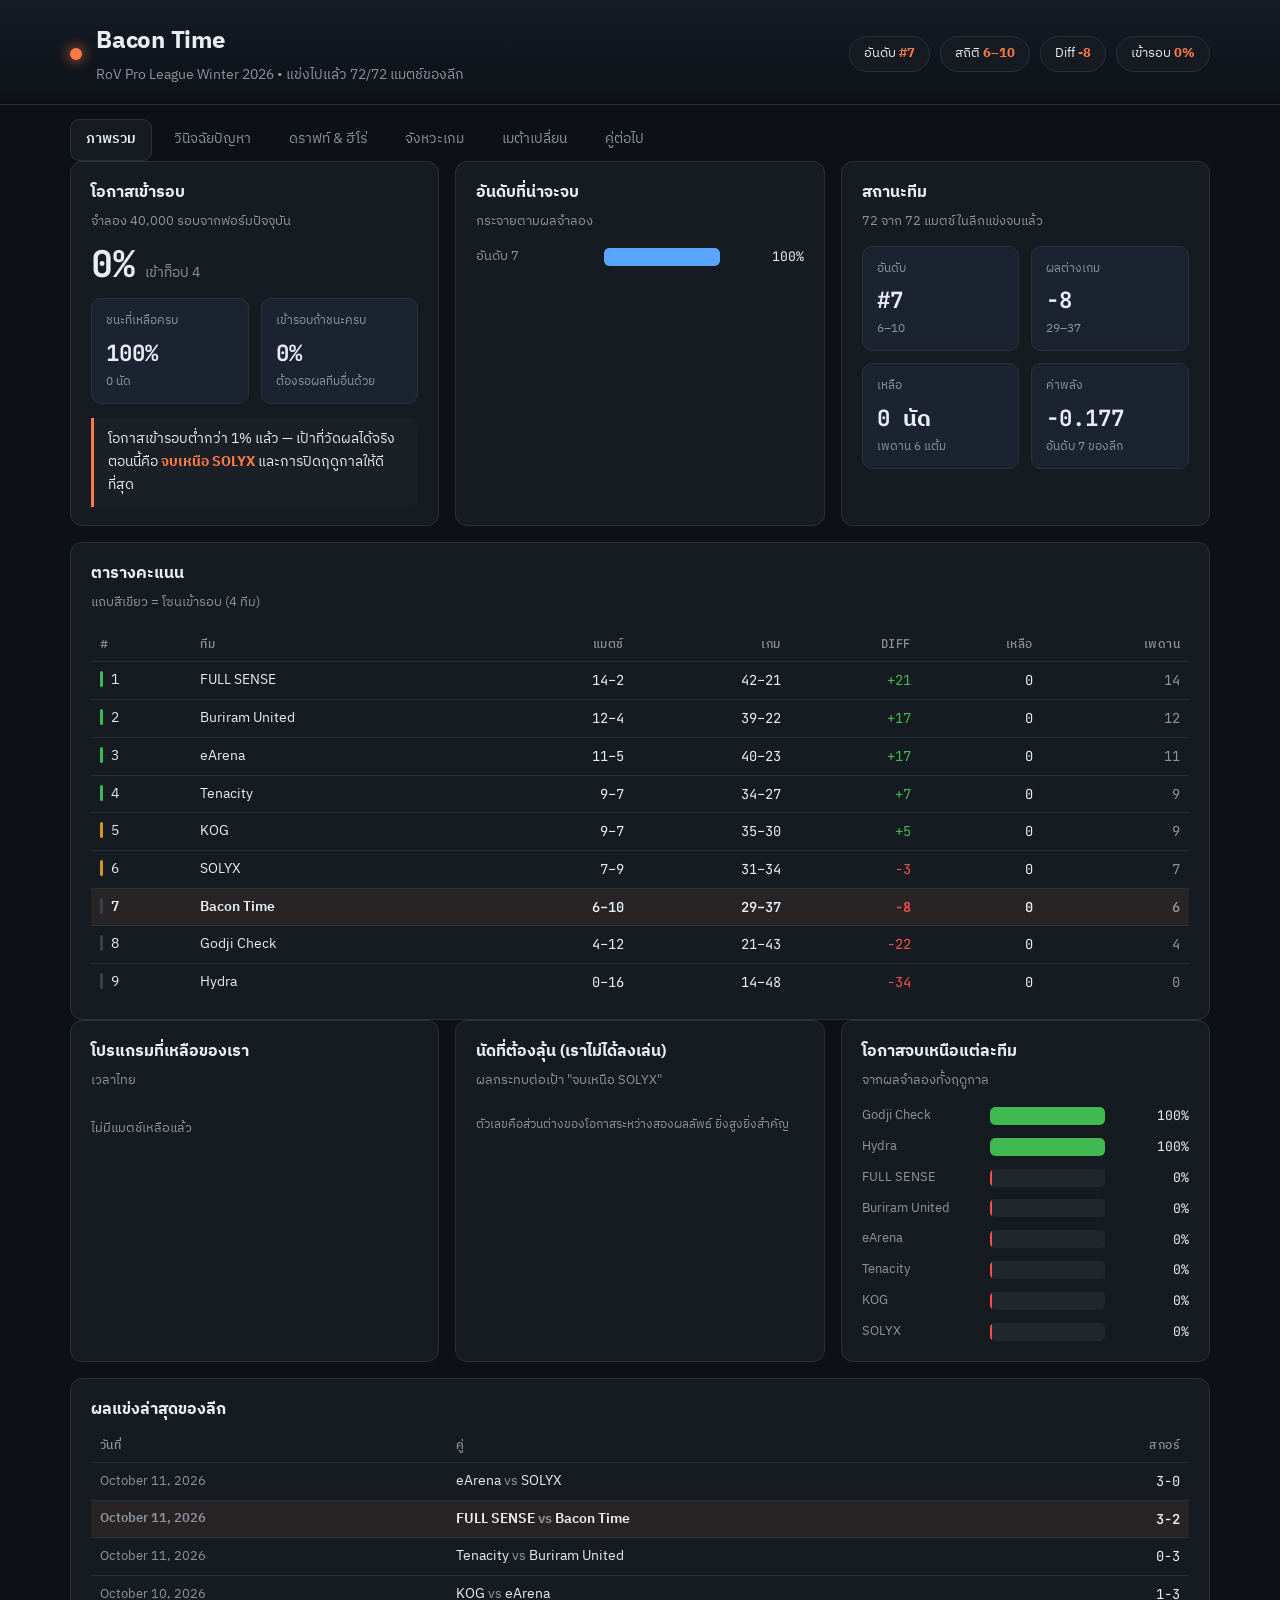
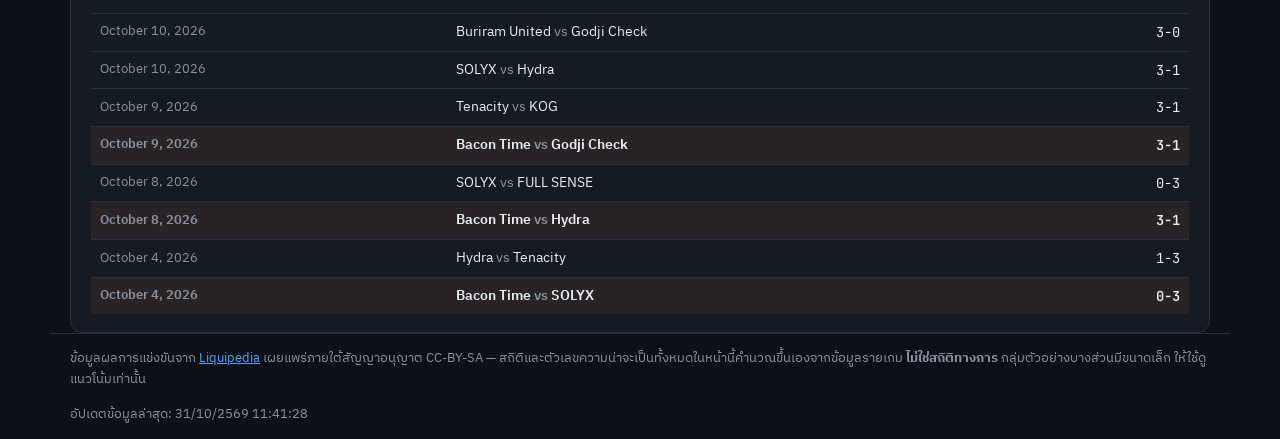
==== commit 2e9e6073: "chore: update tracker data (2026-10-31 11:41 UTC)" ====
--- a/standalone.html
+++ b/standalone.html
@@ -153,7 +153,7 @@
   <p class="muted small" id="updatedAt"></p>
 </footer>
 
-<script>window.__STATS__ = {"meta": {"team": "Bacon Time", "tournament": "Winter 2026", "source": "Liquipedia (CC-BY-SA)", "source_url": "https://liquipedia.net/honorofkings/RoV_Pro_League/2026/Winter/Group_Stage", "updated_at": "2026-10-31T04:04:22+00:00", "played": 72, "total": 72, "playoff_slots": 4}, "standings": [{"team": "FULL SENSE", "w": 14, "l": 2, "gw": 42, "gl": 21, "diff": 21, "points": 14, "remaining": 0, "rank": 1, "max_points": 14}, {"team": "Buriram United", "w": 12, "l": 4, "gw": 39, "gl": 22, "diff": 17, "points": 12, "remaining": 0, "rank": 2, "max_points": 12}, {"team": "eArena", "w": 11, "l": 5, "gw": 40, "gl": 23, "diff": 17, "points": 11, "remaining": 0, "rank": 3, "max_points": 11}, {"team": "Tenacity", "w": 9, "l": 7, "gw": 34, "gl": 27, "diff": 7, "points": 9, "remaining": 0, "rank": 4, "max_points": 9}, {"team": "KOG", "w": 9, "l": 7, "gw": 35, "gl": 30, "diff": 5, "points": 9, "remaining": 0, "rank": 5, "max_points": 9}, {"team": "SOLYX", "w": 7, "l": 9, "gw": 31, "gl": 34, "diff": -3, "points": 7, "remaining": 0, "rank": 6, "max_points": 7}, {"team": "Bacon Time", "w": 6, "l": 10, "gw": 29, "gl": 37, "diff": -8, "points": 6, "remaining": 0, "rank": 7, "max_points": 6}, {"team": "Godji Check", "w": 4, "l": 12, "gw": 21, "gl": 43, "diff": -22, "points": 4, "remaining": 0, "rank": 8, "max_points": 4}, {"team": "Hydra", "w": 0, "l": 16, "gw": 14, "gl": 48, "diff": -34, "points": 0, "remaining": 0, "rank": 9, "max_points": 0}], "ratings": {"FULL SENSE": 0.639, "Buriram United": 0.511, "eArena": 0.532, "Tenacity": 0.237, "KOG": 0.165, "SOLYX": -0.096, "Bacon Time": -0.177, "Godji Check": -0.688, "Hydra": -1.123}, "diagnostics": {"series": [{"opponent": "eArena", "date": "August 23, 2026", "flow": "LWLL", "score": "1-3", "won": false}, {"opponent": "Godji Check", "date": "August 27, 2026", "flow": "LWWW", "score": "3-1", "won": true}, {"opponent": "SOLYX", "date": "August 29, 2026", "flow": "WLWLW", "score": "3-2", "won": true}, {"opponent": "Tenacity", "date": "August 30, 2026", "flow": "LLL", "score": "0-3", "won": false}, {"opponent": "Hydra", "date": "September 3, 2026", "flow": "WWW", "score": "3-0", "won": true}, {"opponent": "Buriram United", "date": "September 6, 2026", "flow": "LLL", "score": "0-3", "won": false}, {"opponent": "FULL SENSE", "date": "September 11, 2026", "flow": "WWLLL", "score": "2-3", "won": false}, {"opponent": "KOG", "date": "September 13, 2026", "flow": "LWLWW", "score": "3-2", "won": true}, {"opponent": "Tenacity", "date": "September 19, 2026", "flow": "LLWL", "score": "1-3", "won": false}, {"opponent": "Buriram United", "date": "September 27, 2026", "flow": "LWLWL", "score": "2-3", "won": false}, {"opponent": "eArena", "date": "September 28, 2026", "flow": "LLWWL", "score": "2-3", "won": false}, {"opponent": "KOG", "date": "October 2, 2026", "flow": "WLLL", "score": "1-3", "won": false}, {"opponent": "SOLYX", "date": "October 4, 2026", "flow": "LLL", "score": "0-3", "won": false}, {"opponent": "Hydra", "date": "October 8, 2026", "flow": "WWLW", "score": "3-1", "won": true}, {"opponent": "Godji Check", "date": "October 9, 2026", "flow": "LWWW", "score": "3-1", "won": true}, {"opponent": "FULL SENSE", "date": "October 11, 2026", "flow": "LLWWL", "score": "2-3", "won": false}], "by_game_no": [{"game": 1, "n": 16, "w": 5, "wr": 31, "league_wr": 50}, {"game": 2, "n": 16, "w": 8, "wr": 50, "league_wr": 50}, {"game": 3, "n": 16, "w": 7, "wr": 44, "league_wr": 50}, {"game": 4, "n": 12, "w": 7, "wr": 58, "league_wr": 50}, {"game": 5, "n": 6, "w": 2, "wr": 33, "league_wr": 50}], "by_length": [{"label": "ต่ำกว่า 12 นาที", "n": 7, "w": 4, "wr": 57, "league_wr": 50}, {"label": "12–16 นาที", "n": 21, "w": 8, "wr": 38, "league_wr": 50}, {"label": "16–20 นาที", "n": 27, "w": 14, "wr": 52, "league_wr": 50}, {"label": "เกิน 20 นาที", "n": 11, "w": 3, "wr": 27, "league_wr": 50}], "sides": {"blue": {"n": 38, "w": 16, "wr": 42, "league_wr": 53}, "red": {"n": 28, "w": 13, "wr": 46, "league_wr": 47}}, "closeout": {"n": 8, "w": 4, "wr": 50}, "deciders": {"n": 6, "w": 2}, "trailing": {"n": 37, "w": 17, "wr": 46}, "leading": {"n": 13, "w": 7, "wr": 54}, "tiers": {"top": {"mw": 1, "ml": 9, "gw": 14, "gl": 29, "wr": 33}, "bottom": {"mw": 5, "ml": 1, "gw": 15, "gl": 8, "wr": 65}, "top_teams": ["Buriram United", "FULL SENSE", "KOG", "Tenacity", "eArena"]}}, "heroes": {"pool": [{"hero": "airi", "n": 9, "w": 7, "wr": 78, "league_wr": 51, "edge": 27}, {"hero": "toro", "n": 7, "w": 5, "wr": 71, "league_wr": 53, "edge": 18}, {"hero": "maloch", "n": 9, "w": 6, "wr": 67, "league_wr": 52, "edge": 15}, {"hero": "murad", "n": 3, "w": 2, "wr": 67, "league_wr": 45, "edge": 22}, {"hero": "rouie", "n": 8, "w": 5, "wr": 62, "league_wr": 57, "edge": 5}, {"hero": "wiro", "n": 10, "w": 6, "wr": 60, "league_wr": 43, "edge": 17}, {"hero": "mganga", "n": 5, "w": 3, "wr": 60, "league_wr": 35, "edge": 25}, {"hero": "lorion", "n": 14, "w": 8, "wr": 57, "league_wr": 52, "edge": 5}, {"hero": "violet", "n": 15, "w": 8, "wr": 53, "league_wr": 55, "edge": -2}, {"hero": "ryoma", "n": 12, "w": 6, "wr": 50, "league_wr": 58, "edge": -8}, {"hero": "astrid", "n": 12, "w": 6, "wr": 50, "league_wr": 57, "edge": -7}, {"hero": "ybneth", "n": 12, "w": 6, "wr": 50, "league_wr": 59, "edge": -9}, {"hero": "tachi", "n": 10, "w": 5, "wr": 50, "league_wr": 50, "edge": 0}, {"hero": "sinestrea", "n": 8, "w": 4, "wr": 50, "league_wr": 63, "edge": -13}, {"hero": "valhein", "n": 4, "w": 2, "wr": 50, "league_wr": 54, "edge": -4}, {"hero": "biron", "n": 4, "w": 2, "wr": 50, "league_wr": 56, "edge": -6}, {"hero": "iggy", "n": 4, "w": 2, "wr": 50, "league_wr": 62, "edge": -12}, {"hero": "billow", "n": 15, "w": 7, "wr": 47, "league_wr": 42, "edge": 5}, {"hero": "elandorr", "n": 13, "w": 6, "wr": 46, "league_wr": 50, "edge": -4}, {"hero": "annette", "n": 9, "w": 4, "wr": 44, "league_wr": 55, "edge": -11}, {"hero": "flowborn", "n": 9, "w": 4, "wr": 44, "league_wr": 45, "edge": -1}, {"hero": "alice", "n": 5, "w": 2, "wr": 40, "league_wr": 56, "edge": -16}, {"hero": "marja", "n": 13, "w": 5, "wr": 38, "league_wr": 45, "edge": -7}, {"hero": "capheny", "n": 8, "w": 3, "wr": 38, "league_wr": 51, "edge": -13}, {"hero": "teemee", "n": 8, "w": 3, "wr": 38, "league_wr": 42, "edge": -4}, {"hero": "skud", "n": 6, "w": 2, "wr": 33, "league_wr": 51, "edge": -18}, {"hero": "zata", "n": 3, "w": 1, "wr": 33, "league_wr": 52, "edge": -19}, {"hero": "mina", "n": 3, "w": 1, "wr": 33, "league_wr": 55, "edge": -22}, {"hero": "nakroth", "n": 3, "w": 1, "wr": 33, "league_wr": 43, "edge": -10}, {"hero": "thane", "n": 7, "w": 2, "wr": 29, "league_wr": 51, "edge": -22}, {"hero": "qi", "n": 4, "w": 1, "wr": 25, "league_wr": 49, "edge": -24}, {"hero": "wisp", "n": 4, "w": 1, "wr": 25, "league_wr": 49, "edge": -24}, {"hero": "zephys", "n": 4, "w": 1, "wr": 25, "league_wr": 30, "edge": -5}, {"hero": "dolia", "n": 4, "w": 1, "wr": 25, "league_wr": 49, "edge": -24}, {"hero": "liliana", "n": 4, "w": 1, "wr": 25, "league_wr": 45, "edge": -20}, {"hero": "stuart", "n": 9, "w": 2, "wr": 22, "league_wr": 47, "edge": -25}, {"hero": "tamyn", "n": 5, "w": 1, "wr": 20, "league_wr": 58, "edge": -38}, {"hero": "yue", "n": 5, "w": 1, "wr": 20, "league_wr": 46, "edge": -26}, {"hero": "riktor", "n": 6, "w": 1, "wr": 17, "league_wr": 36, "edge": -19}, {"hero": "cresht", "n": 6, "w": 0, "wr": 0, "league_wr": 49, "edge": -49}, {"hero": "taara", "n": 4, "w": 0, "wr": 0, "league_wr": 46, "edge": -46}, {"hero": "ignis", "n": 3, "w": 0, "wr": 0, "league_wr": 28, "edge": -28}], "targeted": [{"hero": "tamyn", "n": 29, "of": 66, "rate": 44, "league_rate": 34, "gap": 10}, {"hero": "annette", "n": 9, "of": 66, "rate": 14, "league_rate": 9, "gap": 5}, {"hero": "enzo", "n": 5, "of": 66, "rate": 8, "league_rate": 4, "gap": 4}, {"hero": "yue", "n": 5, "of": 66, "rate": 8, "league_rate": 3, "gap": 4}, {"hero": "skud", "n": 6, "of": 66, "rate": 9, "league_rate": 6, "gap": 3}, {"hero": "alice", "n": 6, "of": 66, "rate": 9, "league_rate": 6, "gap": 3}, {"hero": "hayate", "n": 6, "of": 66, "rate": 9, "league_rate": 6, "gap": 3}, {"hero": "maloch", "n": 8, "of": 66, "rate": 12, "league_rate": 10, "gap": 2}, {"hero": "mganga", "n": 5, "of": 66, "rate": 8, "league_rate": 5, "gap": 2}, {"hero": "omen", "n": 8, "of": 66, "rate": 12, "league_rate": 10, "gap": 2}], "punished": [{"hero": "alice", "n": 7, "w": 6, "wr": 86}, {"hero": "elandorr", "n": 10, "w": 8, "wr": 80}, {"hero": "ryoma", "n": 5, "w": 4, "wr": 80}, {"hero": "liliana", "n": 9, "w": 7, "wr": 78}, {"hero": "tamyn", "n": 8, "w": 6, "wr": 75}, {"hero": "maloch", "n": 4, "w": 3, "wr": 75}, {"hero": "valhein", "n": 4, "w": 3, "wr": 75}, {"hero": "toro", "n": 11, "w": 8, "wr": 73}, {"hero": "iggy", "n": 7, "w": 5, "wr": 71}, {"hero": "ybneth", "n": 9, "w": 6, "wr": 67}], "untapped": [{"hero": "iggy", "league_n": 63, "league_wr": 62, "presence": 29, "team_n": 4}, {"hero": "chaugnar", "league_n": 20, "league_wr": 60, "presence": 13, "team_n": 1}, {"hero": "ryoma", "league_n": 62, "league_wr": 58, "presence": 32, "team_n": 12}, {"hero": "krizzix", "league_n": 14, "league_wr": 57, "presence": 10, "team_n": 0}, {"hero": "biron", "league_n": 57, "league_wr": 56, "presence": 20, "team_n": 4}, {"hero": "alice", "league_n": 48, "league_wr": 56, "presence": 29, "team_n": 5}, {"hero": "mina", "league_n": 51, "league_wr": 55, "presence": 35, "team_n": 3}, {"hero": "annette", "league_n": 64, "league_wr": 55, "presence": 41, "team_n": 9}, {"hero": "violet", "league_n": 64, "league_wr": 55, "presence": 26, "team_n": 15}, {"hero": "zuka", "league_n": 26, "league_wr": 54, "presence": 9, "team_n": 1}, {"hero": "valhein", "league_n": 41, "league_wr": 54, "presence": 31, "team_n": 4}, {"hero": "elsu", "league_n": 19, "league_wr": 53, "presence": 10, "team_n": 1}], "team_bans": [{"hero": "rouie", "n": 22}, {"hero": "sinestrea", "n": 20}, {"hero": "dolia", "n": 18}, {"hero": "marja", "n": 17}, {"hero": "ybneth", "n": 17}, {"hero": "astrid", "n": 17}, {"hero": "florentino", "n": 14}, {"hero": "tamyn", "n": 13}, {"hero": "omen", "n": 9}, {"hero": "zata", "n": 8}], "tempo_index": {"skud": 16.0, "edras": 17.8, "rouie": 17.6, "capheny": 16.1, "toro": 17.1, "biron": 16.5, "billow": 17.0, "lorion": 17.0, "elandorr": 16.4, "enzo": 15.8, "florentino": 15.2, "butterfly": 14.1, "ignis": 16.1, "flowborn": 17.3, "airi": 15.1, "tachi": 16.9, "alice": 16.1, "violet": 16.6, "wiro": 17.5, "ryoma": 16.6, "astrid": 17.0, "liliana": 16.3, "teemee": 16.8, "riktor": 17.5, "sinestrea": 16.2, "zata": 16.3, "dolia": 15.8, "marja": 16.1, "yue": 15.4, "valhein": 14.5, "krizzix": 16.0, "murad": 15.3, "tamyn": 16.0, "annette": 16.1, "stuart": 16.2, "maloch": 16.8, "ybneth": 16.3, "hayate": 16.0, "zephys": 16.6, "wisp": 16.5, "mina": 17.2, "cresht": 15.0, "qi": 15.4, "keera": 13.9, "goverra": 14.3, "elsu": 19.5, "thane": 16.9, "yena": 17.8, "taara": 17.2, "omen": 16.2, "chaugnar": 14.6, "iggy": 16.6, "nakroth": 15.8, "mganga": 14.5, "zuka": 15.5, "baldum": 14.5, "dyadia": 18.0, "fennik": 18.8, "darcy": 17.3}, "fast_heroes": [{"hero": "krizzix", "short_wr": 75, "short_n": 8, "long_wr": 33, "long_n": 6, "swing": 42}, {"hero": "enzo", "short_wr": 64, "short_n": 11, "long_wr": 25, "long_n": 12, "swing": 39}, {"hero": "baldum", "short_wr": 56, "short_n": 9, "long_wr": 20, "long_n": 5, "swing": 36}, {"hero": "flowborn", "short_wr": 65, "short_n": 31, "long_wr": 33, "long_n": 46, "swing": 32}, {"hero": "rouie", "short_wr": 75, "short_n": 20, "long_wr": 45, "long_n": 31, "swing": 30}, {"hero": "teemee", "short_wr": 57, "short_n": 21, "long_wr": 27, "long_n": 22, "swing": 30}, {"hero": "yena", "short_wr": 57, "short_n": 7, "long_wr": 36, "long_n": 14, "swing": 21}, {"hero": "tamyn", "short_wr": 67, "short_n": 30, "long_wr": 50, "long_n": 30, "swing": 17}], "slow_heroes": [{"hero": "elsu", "short_wr": 20, "short_n": 5, "long_wr": 64, "long_n": 14, "swing": -44}, {"hero": "murad", "short_wr": 27, "short_n": 11, "long_wr": 64, "long_n": 11, "swing": -37}, {"hero": "keera", "short_wr": 25, "short_n": 12, "long_wr": 60, "long_n": 5, "swing": -35}, {"hero": "mganga", "short_wr": 23, "short_n": 13, "long_wr": 57, "long_n": 7, "swing": -34}, {"hero": "chaugnar", "short_wr": 50, "short_n": 14, "long_wr": 83, "long_n": 6, "swing": -33}, {"hero": "dolia", "short_wr": 38, "short_n": 37, "long_wr": 61, "long_n": 33, "swing": -23}, {"hero": "wisp", "short_wr": 37, "short_n": 27, "long_wr": 59, "long_n": 32, "swing": -22}, {"hero": "yue", "short_wr": 37, "short_n": 27, "long_wr": 57, "long_n": 23, "swing": -20}], "total_games": 285, "team_games": 66}, "tempo": {"team": {"faster": {"n": 15, "w": 5, "wr": 33}, "even": {"n": 31, "w": 15, "wr": 48}, "slower": {"n": 20, "w": 9, "wr": 45}}, "league": {"faster": {"n": 167, "w": 88, "wr": 53}, "even": {"n": 236, "w": 118, "wr": 50}, "slower": {"n": 167, "w": 79, "wr": 47}}, "slow_comp_by_team": [{"team": "eArena", "n": 19, "w": 12, "wr": 63}, {"team": "FULL SENSE", "n": 14, "w": 8, "wr": 57}, {"team": "Tenacity", "n": 14, "w": 8, "wr": 57}, {"team": "Buriram United", "n": 18, "w": 10, "wr": 56}, {"team": "Godji Check", "n": 15, "w": 7, "wr": 47}, {"team": "Bacon Time", "n": 20, "w": 9, "wr": 45}, {"team": "SOLYX", "n": 30, "w": 13, "wr": 43}, {"team": "KOG", "n": 15, "w": 5, "wr": 33}, {"team": "Hydra", "n": 22, "w": 7, "wr": 32}], "games": [{"opponent": "eArena", "ours": 16.4, "theirs": 16.7, "kind": "even", "minutes": 17.2, "won": false}, {"opponent": "eArena", "ours": 17.1, "theirs": 16.2, "kind": "slower", "minutes": 19.5, "won": true}, {"opponent": "eArena", "ours": 15.8, "theirs": 16.2, "kind": "faster", "minutes": 13.3, "won": false}, {"opponent": "eArena", "ours": 16.2, "theirs": 16.9, "kind": "faster", "minutes": 18.4, "won": false}, {"opponent": "Godji Check", "ours": 16.4, "theirs": 16.6, "kind": "even", "minutes": 16.7, "won": false}, {"opponent": "Godji Check", "ours": 16.4, "theirs": 16.0, "kind": "slower", "minutes": 20.0, "won": true}, {"opponent": "Godji Check", "ours": 16.3, "theirs": 16.6, "kind": "even", "minutes": 26.2, "won": true}, {"opponent": "Godji Check", "ours": 16.7, "theirs": 16.7, "kind": "even", "minutes": 13.3, "won": true}, {"opponent": "SOLYX", "ours": 16.6, "theirs": 16.3, "kind": "slower", "minutes": 17.1, "won": true}, {"opponent": "SOLYX", "ours": 16.9, "theirs": 16.7, "kind": "even", "minutes": 29.1, "won": false}, {"opponent": "SOLYX", "ours": 16.8, "theirs": 16.8, "kind": "even", "minutes": 19.5, "won": true}, {"opponent": "SOLYX", "ours": 16.2, "theirs": 16.1, "kind": "even", "minutes": 20.4, "won": false}, {"opponent": "SOLYX", "ours": 16.7, "theirs": 16.5, "kind": "even", "minutes": 11.5, "won": true}, {"opponent": "Tenacity", "ours": 16.3, "theirs": 15.9, "kind": "slower", "minutes": 16.1, "won": false}, {"opponent": "Tenacity", "ours": 16.9, "theirs": 16.1, "kind": "slower", "minutes": 16.2, "won": false}, {"opponent": "Tenacity", "ours": 16.4, "theirs": 17.0, "kind": "faster", "minutes": 14.8, "won": false}, {"opponent": "Hydra", "ours": 16.1, "theirs": 15.9, "kind": "even", "minutes": 16.5, "won": true}, {"opponent": "Hydra", "ours": 15.9, "theirs": 15.6, "kind": "even", "minutes": 15.3, "won": true}, {"opponent": "Hydra", "ours": 16.4, "theirs": 17.6, "kind": "faster", "minutes": 19.3, "won": true}, {"opponent": "Buriram United", "ours": 16.3, "theirs": 16.2, "kind": "even", "minutes": 13.4, "won": false}, {"opponent": "Buriram United", "ours": 16.5, "theirs": 15.9, "kind": "slower", "minutes": 21.9, "won": false}, {"opponent": "Buriram United", "ours": 16.6, "theirs": 16.7, "kind": "even", "minutes": 14.3, "won": false}, {"opponent": "FULL SENSE", "ours": 16.0, "theirs": 16.2, "kind": "even", "minutes": 12.8, "won": true}, {"opponent": "FULL SENSE", "ours": 16.3, "theirs": 16.5, "kind": "even", "minutes": 18.9, "won": true}, {"opponent": "FULL SENSE", "ours": 16.9, "theirs": 16.5, "kind": "slower", "minutes": 21.2, "won": false}, {"opponent": "FULL SENSE", "ours": 16.3, "theirs": 16.5, "kind": "even", "minutes": 26.2, "won": false}, {"opponent": "FULL SENSE", "ours": 16.2, "theirs": 15.5, "kind": "slower", "minutes": 12.4, "won": false}, {"opponent": "KOG", "ours": 16.5, "theirs": 16.0, "kind": "slower", "minutes": 13.8, "won": false}, {"opponent": "KOG", "ours": 16.4, "theirs": 16.9, "kind": "faster", "minutes": 22.3, "won": true}, {"opponent": "KOG", "ours": 16.0, "theirs": 15.9, "kind": "even", "minutes": 12.8, "won": false}, {"opponent": "KOG", "ours": 15.9, "theirs": 15.9, "kind": "even", "minutes": 13.2, "won": true}, {"opponent": "KOG", "ours": 16.9, "theirs": 16.5, "kind": "slower", "minutes": 19.0, "won": true}, {"opponent": "Tenacity", "ours": 16.7, "theirs": 16.3, "kind": "slower", "minutes": 18.4, "won": false}, {"opponent": "Tenacity", "ours": 16.7, "theirs": 16.4, "kind": "slower", "minutes": 19.5, "won": false}, {"opponent": "Tenacity", "ours": 16.5, "theirs": 17.3, "kind": "faster", "minutes": 16.8, "won": true}, {"opponent": "Tenacity", "ours": 16.6, "theirs": 16.2, "kind": "slower", "minutes": 16.3, "won": false}, {"opponent": "Buriram United", "ours": 16.6, "theirs": 16.8, "kind": "even", "minutes": 19.8, "won": false}, {"opponent": "Buriram United", "ours": 17.0, "theirs": 15.0, "kind": "slower", "minutes": 10.7, "won": true}, {"opponent": "Buriram United", "ours": 16.7, "theirs": 16.5, "kind": "even", "minutes": 10.4, "won": false}, {"opponent": "Buriram United", "ours": 16.6, "theirs": 16.4, "kind": "even", "minutes": 13.5, "won": true}, {"opponent": "Buriram United", "ours": 15.9, "theirs": 16.4, "kind": "faster", "minutes": 13.3, "won": false}, {"opponent": "eArena", "ours": 16.9, "theirs": 16.6, "kind": "slower", "minutes": 14.2, "won": false}, {"opponent": "eArena", "ours": 16.5, "theirs": 16.1, "kind": "slower", "minutes": 11.3, "won": false}, {"opponent": "eArena", "ours": 16.4, "theirs": 16.7, "kind": "even", "minutes": 17.5, "won": true}, {"opponent": "eArena", "ours": 16.6, "theirs": 16.6, "kind": "even", "minutes": 17.1, "won": true}, {"opponent": "eArena", "ours": 15.8, "theirs": 16.6, "kind": "faster", "minutes": 18.5, "won": false}, {"opponent": "KOG", "ours": 16.5, "theirs": 16.4, "kind": "even", "minutes": 13.4, "won": true}, {"opponent": "KOG", "ours": 16.1, "theirs": 16.2, "kind": "even", "minutes": 16.3, "won": false}, {"opponent": "KOG", "ours": 16.6, "theirs": 16.6, "kind": "even", "minutes": 10.3, "won": false}, {"opponent": "KOG", "ours": 16.1, "theirs": 16.7, "kind": "faster", "minutes": 16.9, "won": false}, {"opponent": "SOLYX", "ours": 16.4, "theirs": 16.6, "kind": "even", "minutes": 17.9, "won": false}, {"opponent": "SOLYX", "ours": 16.5, "theirs": 17.1, "kind": "faster", "minutes": 13.1, "won": false}, {"opponent": "SOLYX", "ours": 16.3, "theirs": 16.5, "kind": "even", "minutes": 21.4, "won": false}, {"opponent": "Hydra", "ours": 16.7, "theirs": 17.0, "kind": "even", "minutes": 19.9, "won": true}, {"opponent": "Hydra", "ours": 16.3, "theirs": 16.7, "kind": "faster", "minutes": 12.9, "won": true}, {"opponent": "Hydra", "ours": 16.1, "theirs": 16.2, "kind": "even", "minutes": 12.9, "won": false}, {"opponent": "Hydra", "ours": 16.5, "theirs": 16.2, "kind": "slower", "minutes": 11.8, "won": true}, {"opponent": "Godji Check", "ours": 16.5, "theirs": 16.9, "kind": "faster", "minutes": 25.4, "won": false}, {"opponent": "Godji Check", "ours": 16.8, "theirs": 15.8, "kind": "slower", "minutes": 11.3, "won": true}, {"opponent": "Godji Check", "ours": 16.8, "theirs": 16.0, "kind": "slower", "minutes": 12.4, "won": true}, {"opponent": "Godji Check", "ours": 16.9, "theirs": 15.8, "kind": "slower", "minutes": 17.8, "won": true}, {"opponent": "FULL SENSE", "ours": 16.7, "theirs": 17.4, "kind": "faster", "minutes": 34.9, "won": false}, {"opponent": "FULL SENSE", "ours": 15.8, "theirs": 16.1, "kind": "faster", "minutes": 15.1, "won": false}, {"opponent": "FULL SENSE", "ours": 16.3, "theirs": 16.8, "kind": "faster", "minutes": 22.9, "won": true}, {"opponent": "FULL SENSE", "ours": 16.7, "theirs": 16.8, "kind": "even", "minutes": 18.1, "won": true}, {"opponent": "FULL SENSE", "ours": 16.3, "theirs": 16.4, "kind": "even", "minutes": 13.4, "won": false}]}, "meta_shift": {"risers": [{"hero": "tamyn", "prev": 0, "cur": 88, "delta": 88, "team_prev": 0, "team_cur": 5}, {"hero": "astrid", "prev": 0, "cur": 73, "delta": 73, "team_prev": 0, "team_cur": 12}, {"hero": "flowborn", "prev": 0, "cur": 33, "delta": 33, "team_prev": 0, "team_cur": 9}, {"hero": "alice", "prev": 0, "cur": 29, "delta": 29, "team_prev": 0, "team_cur": 5}, {"hero": "maloch", "prev": 18, "cur": 40, "delta": 22, "team_prev": 2, "team_cur": 9}, {"hero": "dolia", "prev": 53, "cur": 74, "delta": 21, "team_prev": 13, "team_cur": 4}, {"hero": "ybneth", "prev": 44, "cur": 66, "delta": 21, "team_prev": 13, "team_cur": 12}, {"hero": "wiro", "prev": 2, "cur": 24, "delta": 21, "team_prev": 4, "team_cur": 10}, {"hero": "annette", "prev": 20, "cur": 41, "delta": 20, "team_prev": 4, "team_cur": 9}, {"hero": "violet", "prev": 9, "cur": 26, "delta": 17, "team_prev": 3, "team_cur": 15}, {"hero": "cresht", "prev": 7, "cur": 22, "delta": 15, "team_prev": 2, "team_cur": 6}, {"hero": "mina", "prev": 21, "cur": 35, "delta": 15, "team_prev": 4, "team_cur": 3}], "fallers": [{"hero": "zata", "prev": 70, "cur": 38, "delta": -32, "team_prev": 4, "team_cur": 3}, {"hero": "qi", "prev": 49, "cur": 17, "delta": -32, "team_prev": 3, "team_cur": 4}, {"hero": "toro", "prev": 63, "cur": 32, "delta": -32, "team_prev": 12, "team_cur": 7}, {"hero": "murad", "prev": 51, "cur": 19, "delta": -31, "team_prev": 6, "team_cur": 3}, {"hero": "keera", "prev": 36, "cur": 7, "delta": -29, "team_prev": 8, "team_cur": 0}, {"hero": "tachi", "prev": 60, "cur": 32, "delta": -28, "team_prev": 12, "team_cur": 10}, {"hero": "fennik", "prev": 30, "cur": 5, "delta": -25, "team_prev": 3, "team_cur": 0}, {"hero": "hayate", "prev": 57, "cur": 35, "delta": -22, "team_prev": 8, "team_cur": 2}, {"hero": "zephys", "prev": 32, "cur": 12, "delta": -21, "team_prev": 4, "team_cur": 4}, {"hero": "sinestrea", "prev": 94, "cur": 73, "delta": -21, "team_prev": 8, "team_cur": 8}], "adaptation": {"team_n": 99, "team_wr": 45, "league_n": 676, "league_wr": 54}, "lost_tools": [{"hero": "dolia", "prev": 13, "cur": 4}, {"hero": "keera", "prev": 8, "cur": 0}, {"hero": "natalya", "prev": 9, "cur": 1}, {"hero": "wisp", "prev": 11, "cur": 4}, {"hero": "hayate", "prev": 8, "cur": 2}, {"hero": "enzo", "prev": 7, "cur": 1}, {"hero": "volkath", "prev": 6, "cur": 0}, {"hero": "yena", "prev": 6, "cur": 2}, {"hero": "murad", "prev": 6, "cur": 3}], "prev_label": "Summer 2026", "cur_label": "Winter 2026"}, "odds": {"top4": 0.0, "win_out": 100.0, "top4_if_win_out": 0.0, "placement": {"7": 100.0}, "finish_above": [{"team": "Godji Check", "pct": 100.0}, {"team": "Hydra", "pct": 100.0}, {"team": "FULL SENSE", "pct": 0.0}, {"team": "Buriram United", "pct": 0.0}, {"team": "eArena", "pct": 0.0}, {"team": "Tenacity", "pct": 0.0}, {"team": "KOG", "pct": 0.0}, {"team": "SOLYX", "pct": 0.0}], "goal_mode": "rank", "goal_label": "จบเหนือ SOLYX", "rival": "SOLYX", "swing": [], "sims": 40000}, "schedule": [], "prep": [], "mvps": [{"player": "Opar", "n": 11}, {"player": "Bonus", "n": 7}, {"player": "Kimsensei", "n": 6}, {"player": "MarkKy", "n": 5}], "recent": [{"date": "October 4, 2026", "a": "Bacon Time", "b": "SOLYX", "score": "0-3"}, {"date": "October 4, 2026", "a": "Hydra", "b": "Tenacity", "score": "1-3"}, {"date": "October 8, 2026", "a": "Bacon Time", "b": "Hydra", "score": "3-1"}, {"date": "October 8, 2026", "a": "SOLYX", "b": "FULL SENSE", "score": "0-3"}, {"date": "October 9, 2026", "a": "Bacon Time", "b": "Godji Check", "score": "3-1"}, {"date": "October 9, 2026", "a": "Tenacity", "b": "KOG", "score": "3-1"}, {"date": "October 10, 2026", "a": "SOLYX", "b": "Hydra", "score": "3-1"}, {"date": "October 10, 2026", "a": "Buriram United", "b": "Godji Check", "score": "3-0"}, {"date": "October 10, 2026", "a": "KOG", "b": "eArena", "score": "1-3"}, {"date": "October 11, 2026", "a": "Tenacity", "b": "Buriram United", "score": "0-3"}, {"date": "October 11, 2026", "a": "FULL SENSE", "b": "Bacon Time", "score": "3-2"}, {"date": "October 11, 2026", "a": "eArena", "b": "SOLYX", "score": "3-0"}]};</script>
+<script>window.__STATS__ = {"meta": {"team": "Bacon Time", "tournament": "Winter 2026", "source": "Liquipedia (CC-BY-SA)", "source_url": "https://liquipedia.net/honorofkings/RoV_Pro_League/2026/Winter/Group_Stage", "updated_at": "2026-10-31T11:41:28+00:00", "played": 72, "total": 72, "playoff_slots": 4}, "standings": [{"team": "FULL SENSE", "w": 14, "l": 2, "gw": 42, "gl": 21, "diff": 21, "points": 14, "remaining": 0, "rank": 1, "max_points": 14}, {"team": "Buriram United", "w": 12, "l": 4, "gw": 39, "gl": 22, "diff": 17, "points": 12, "remaining": 0, "rank": 2, "max_points": 12}, {"team": "eArena", "w": 11, "l": 5, "gw": 40, "gl": 23, "diff": 17, "points": 11, "remaining": 0, "rank": 3, "max_points": 11}, {"team": "Tenacity", "w": 9, "l": 7, "gw": 34, "gl": 27, "diff": 7, "points": 9, "remaining": 0, "rank": 4, "max_points": 9}, {"team": "KOG", "w": 9, "l": 7, "gw": 35, "gl": 30, "diff": 5, "points": 9, "remaining": 0, "rank": 5, "max_points": 9}, {"team": "SOLYX", "w": 7, "l": 9, "gw": 31, "gl": 34, "diff": -3, "points": 7, "remaining": 0, "rank": 6, "max_points": 7}, {"team": "Bacon Time", "w": 6, "l": 10, "gw": 29, "gl": 37, "diff": -8, "points": 6, "remaining": 0, "rank": 7, "max_points": 6}, {"team": "Godji Check", "w": 4, "l": 12, "gw": 21, "gl": 43, "diff": -22, "points": 4, "remaining": 0, "rank": 8, "max_points": 4}, {"team": "Hydra", "w": 0, "l": 16, "gw": 14, "gl": 48, "diff": -34, "points": 0, "remaining": 0, "rank": 9, "max_points": 0}], "ratings": {"FULL SENSE": 0.639, "Buriram United": 0.511, "eArena": 0.532, "Tenacity": 0.237, "KOG": 0.165, "SOLYX": -0.096, "Bacon Time": -0.177, "Godji Check": -0.688, "Hydra": -1.123}, "diagnostics": {"series": [{"opponent": "eArena", "date": "August 23, 2026", "flow": "LWLL", "score": "1-3", "won": false}, {"opponent": "Godji Check", "date": "August 27, 2026", "flow": "LWWW", "score": "3-1", "won": true}, {"opponent": "SOLYX", "date": "August 29, 2026", "flow": "WLWLW", "score": "3-2", "won": true}, {"opponent": "Tenacity", "date": "August 30, 2026", "flow": "LLL", "score": "0-3", "won": false}, {"opponent": "Hydra", "date": "September 3, 2026", "flow": "WWW", "score": "3-0", "won": true}, {"opponent": "Buriram United", "date": "September 6, 2026", "flow": "LLL", "score": "0-3", "won": false}, {"opponent": "FULL SENSE", "date": "September 11, 2026", "flow": "WWLLL", "score": "2-3", "won": false}, {"opponent": "KOG", "date": "September 13, 2026", "flow": "LWLWW", "score": "3-2", "won": true}, {"opponent": "Tenacity", "date": "September 19, 2026", "flow": "LLWL", "score": "1-3", "won": false}, {"opponent": "Buriram United", "date": "September 27, 2026", "flow": "LWLWL", "score": "2-3", "won": false}, {"opponent": "eArena", "date": "September 28, 2026", "flow": "LLWWL", "score": "2-3", "won": false}, {"opponent": "KOG", "date": "October 2, 2026", "flow": "WLLL", "score": "1-3", "won": false}, {"opponent": "SOLYX", "date": "October 4, 2026", "flow": "LLL", "score": "0-3", "won": false}, {"opponent": "Hydra", "date": "October 8, 2026", "flow": "WWLW", "score": "3-1", "won": true}, {"opponent": "Godji Check", "date": "October 9, 2026", "flow": "LWWW", "score": "3-1", "won": true}, {"opponent": "FULL SENSE", "date": "October 11, 2026", "flow": "LLWWL", "score": "2-3", "won": false}], "by_game_no": [{"game": 1, "n": 16, "w": 5, "wr": 31, "league_wr": 50}, {"game": 2, "n": 16, "w": 8, "wr": 50, "league_wr": 50}, {"game": 3, "n": 16, "w": 7, "wr": 44, "league_wr": 50}, {"game": 4, "n": 12, "w": 7, "wr": 58, "league_wr": 50}, {"game": 5, "n": 6, "w": 2, "wr": 33, "league_wr": 50}], "by_length": [{"label": "ต่ำกว่า 12 นาที", "n": 7, "w": 4, "wr": 57, "league_wr": 50}, {"label": "12–16 นาที", "n": 21, "w": 8, "wr": 38, "league_wr": 50}, {"label": "16–20 นาที", "n": 27, "w": 14, "wr": 52, "league_wr": 50}, {"label": "เกิน 20 นาที", "n": 11, "w": 3, "wr": 27, "league_wr": 50}], "sides": {"blue": {"n": 38, "w": 16, "wr": 42, "league_wr": 53}, "red": {"n": 28, "w": 13, "wr": 46, "league_wr": 47}}, "closeout": {"n": 8, "w": 4, "wr": 50}, "deciders": {"n": 6, "w": 2}, "trailing": {"n": 37, "w": 17, "wr": 46}, "leading": {"n": 13, "w": 7, "wr": 54}, "tiers": {"top": {"mw": 1, "ml": 9, "gw": 14, "gl": 29, "wr": 33}, "bottom": {"mw": 5, "ml": 1, "gw": 15, "gl": 8, "wr": 65}, "top_teams": ["Buriram United", "FULL SENSE", "KOG", "Tenacity", "eArena"]}}, "heroes": {"pool": [{"hero": "airi", "n": 9, "w": 7, "wr": 78, "league_wr": 51, "edge": 27}, {"hero": "toro", "n": 7, "w": 5, "wr": 71, "league_wr": 53, "edge": 18}, {"hero": "maloch", "n": 9, "w": 6, "wr": 67, "league_wr": 52, "edge": 15}, {"hero": "murad", "n": 3, "w": 2, "wr": 67, "league_wr": 45, "edge": 22}, {"hero": "rouie", "n": 8, "w": 5, "wr": 62, "league_wr": 57, "edge": 5}, {"hero": "wiro", "n": 10, "w": 6, "wr": 60, "league_wr": 43, "edge": 17}, {"hero": "mganga", "n": 5, "w": 3, "wr": 60, "league_wr": 35, "edge": 25}, {"hero": "lorion", "n": 14, "w": 8, "wr": 57, "league_wr": 52, "edge": 5}, {"hero": "violet", "n": 15, "w": 8, "wr": 53, "league_wr": 55, "edge": -2}, {"hero": "ryoma", "n": 12, "w": 6, "wr": 50, "league_wr": 58, "edge": -8}, {"hero": "astrid", "n": 12, "w": 6, "wr": 50, "league_wr": 57, "edge": -7}, {"hero": "ybneth", "n": 12, "w": 6, "wr": 50, "league_wr": 59, "edge": -9}, {"hero": "tachi", "n": 10, "w": 5, "wr": 50, "league_wr": 50, "edge": 0}, {"hero": "sinestrea", "n": 8, "w": 4, "wr": 50, "league_wr": 63, "edge": -13}, {"hero": "valhein", "n": 4, "w": 2, "wr": 50, "league_wr": 54, "edge": -4}, {"hero": "biron", "n": 4, "w": 2, "wr": 50, "league_wr": 56, "edge": -6}, {"hero": "iggy", "n": 4, "w": 2, "wr": 50, "league_wr": 62, "edge": -12}, {"hero": "billow", "n": 15, "w": 7, "wr": 47, "league_wr": 42, "edge": 5}, {"hero": "elandorr", "n": 13, "w": 6, "wr": 46, "league_wr": 50, "edge": -4}, {"hero": "annette", "n": 9, "w": 4, "wr": 44, "league_wr": 55, "edge": -11}, {"hero": "flowborn", "n": 9, "w": 4, "wr": 44, "league_wr": 45, "edge": -1}, {"hero": "alice", "n": 5, "w": 2, "wr": 40, "league_wr": 56, "edge": -16}, {"hero": "marja", "n": 13, "w": 5, "wr": 38, "league_wr": 45, "edge": -7}, {"hero": "capheny", "n": 8, "w": 3, "wr": 38, "league_wr": 51, "edge": -13}, {"hero": "teemee", "n": 8, "w": 3, "wr": 38, "league_wr": 42, "edge": -4}, {"hero": "skud", "n": 6, "w": 2, "wr": 33, "league_wr": 51, "edge": -18}, {"hero": "zata", "n": 3, "w": 1, "wr": 33, "league_wr": 52, "edge": -19}, {"hero": "mina", "n": 3, "w": 1, "wr": 33, "league_wr": 55, "edge": -22}, {"hero": "nakroth", "n": 3, "w": 1, "wr": 33, "league_wr": 43, "edge": -10}, {"hero": "thane", "n": 7, "w": 2, "wr": 29, "league_wr": 51, "edge": -22}, {"hero": "qi", "n": 4, "w": 1, "wr": 25, "league_wr": 49, "edge": -24}, {"hero": "wisp", "n": 4, "w": 1, "wr": 25, "league_wr": 49, "edge": -24}, {"hero": "zephys", "n": 4, "w": 1, "wr": 25, "league_wr": 30, "edge": -5}, {"hero": "dolia", "n": 4, "w": 1, "wr": 25, "league_wr": 49, "edge": -24}, {"hero": "liliana", "n": 4, "w": 1, "wr": 25, "league_wr": 45, "edge": -20}, {"hero": "stuart", "n": 9, "w": 2, "wr": 22, "league_wr": 47, "edge": -25}, {"hero": "tamyn", "n": 5, "w": 1, "wr": 20, "league_wr": 58, "edge": -38}, {"hero": "yue", "n": 5, "w": 1, "wr": 20, "league_wr": 46, "edge": -26}, {"hero": "riktor", "n": 6, "w": 1, "wr": 17, "league_wr": 36, "edge": -19}, {"hero": "cresht", "n": 6, "w": 0, "wr": 0, "league_wr": 49, "edge": -49}, {"hero": "taara", "n": 4, "w": 0, "wr": 0, "league_wr": 46, "edge": -46}, {"hero": "ignis", "n": 3, "w": 0, "wr": 0, "league_wr": 28, "edge": -28}], "targeted": [{"hero": "tamyn", "n": 29, "of": 66, "rate": 44, "league_rate": 34, "gap": 10}, {"hero": "annette", "n": 9, "of": 66, "rate": 14, "league_rate": 9, "gap": 5}, {"hero": "enzo", "n": 5, "of": 66, "rate": 8, "league_rate": 4, "gap": 4}, {"hero": "yue", "n": 5, "of": 66, "rate": 8, "league_rate": 3, "gap": 4}, {"hero": "skud", "n": 6, "of": 66, "rate": 9, "league_rate": 6, "gap": 3}, {"hero": "alice", "n": 6, "of": 66, "rate": 9, "league_rate": 6, "gap": 3}, {"hero": "hayate", "n": 6, "of": 66, "rate": 9, "league_rate": 6, "gap": 3}, {"hero": "maloch", "n": 8, "of": 66, "rate": 12, "league_rate": 10, "gap": 2}, {"hero": "mganga", "n": 5, "of": 66, "rate": 8, "league_rate": 5, "gap": 2}, {"hero": "omen", "n": 8, "of": 66, "rate": 12, "league_rate": 10, "gap": 2}], "punished": [{"hero": "alice", "n": 7, "w": 6, "wr": 86}, {"hero": "elandorr", "n": 10, "w": 8, "wr": 80}, {"hero": "ryoma", "n": 5, "w": 4, "wr": 80}, {"hero": "liliana", "n": 9, "w": 7, "wr": 78}, {"hero": "tamyn", "n": 8, "w": 6, "wr": 75}, {"hero": "maloch", "n": 4, "w": 3, "wr": 75}, {"hero": "valhein", "n": 4, "w": 3, "wr": 75}, {"hero": "toro", "n": 11, "w": 8, "wr": 73}, {"hero": "iggy", "n": 7, "w": 5, "wr": 71}, {"hero": "ybneth", "n": 9, "w": 6, "wr": 67}], "untapped": [{"hero": "iggy", "league_n": 63, "league_wr": 62, "presence": 29, "team_n": 4}, {"hero": "chaugnar", "league_n": 20, "league_wr": 60, "presence": 13, "team_n": 1}, {"hero": "ryoma", "league_n": 62, "league_wr": 58, "presence": 32, "team_n": 12}, {"hero": "krizzix", "league_n": 14, "league_wr": 57, "presence": 10, "team_n": 0}, {"hero": "biron", "league_n": 57, "league_wr": 56, "presence": 20, "team_n": 4}, {"hero": "alice", "league_n": 48, "league_wr": 56, "presence": 29, "team_n": 5}, {"hero": "mina", "league_n": 51, "league_wr": 55, "presence": 35, "team_n": 3}, {"hero": "annette", "league_n": 64, "league_wr": 55, "presence": 41, "team_n": 9}, {"hero": "violet", "league_n": 64, "league_wr": 55, "presence": 26, "team_n": 15}, {"hero": "zuka", "league_n": 26, "league_wr": 54, "presence": 9, "team_n": 1}, {"hero": "valhein", "league_n": 41, "league_wr": 54, "presence": 31, "team_n": 4}, {"hero": "elsu", "league_n": 19, "league_wr": 53, "presence": 10, "team_n": 1}], "team_bans": [{"hero": "rouie", "n": 22}, {"hero": "sinestrea", "n": 20}, {"hero": "dolia", "n": 18}, {"hero": "marja", "n": 17}, {"hero": "ybneth", "n": 17}, {"hero": "astrid", "n": 17}, {"hero": "florentino", "n": 14}, {"hero": "tamyn", "n": 13}, {"hero": "omen", "n": 9}, {"hero": "zata", "n": 8}], "tempo_index": {"skud": 16.0, "edras": 17.8, "rouie": 17.6, "capheny": 16.1, "toro": 17.1, "biron": 16.5, "billow": 17.0, "lorion": 17.0, "elandorr": 16.4, "enzo": 15.8, "florentino": 15.2, "butterfly": 14.1, "ignis": 16.1, "flowborn": 17.3, "airi": 15.1, "tachi": 16.9, "alice": 16.1, "violet": 16.6, "wiro": 17.5, "ryoma": 16.6, "astrid": 17.0, "liliana": 16.3, "teemee": 16.8, "riktor": 17.5, "sinestrea": 16.2, "zata": 16.3, "dolia": 15.8, "marja": 16.1, "yue": 15.4, "valhein": 14.5, "krizzix": 16.0, "murad": 15.3, "tamyn": 16.0, "annette": 16.1, "stuart": 16.2, "maloch": 16.8, "ybneth": 16.3, "hayate": 16.0, "zephys": 16.6, "wisp": 16.5, "mina": 17.2, "cresht": 15.0, "qi": 15.4, "keera": 13.9, "goverra": 14.3, "elsu": 19.5, "thane": 16.9, "yena": 17.8, "taara": 17.2, "omen": 16.2, "chaugnar": 14.6, "iggy": 16.6, "nakroth": 15.8, "mganga": 14.5, "zuka": 15.5, "baldum": 14.5, "dyadia": 18.0, "fennik": 18.8, "darcy": 17.3}, "fast_heroes": [{"hero": "krizzix", "short_wr": 75, "short_n": 8, "long_wr": 33, "long_n": 6, "swing": 42}, {"hero": "enzo", "short_wr": 64, "short_n": 11, "long_wr": 25, "long_n": 12, "swing": 39}, {"hero": "baldum", "short_wr": 56, "short_n": 9, "long_wr": 20, "long_n": 5, "swing": 36}, {"hero": "flowborn", "short_wr": 65, "short_n": 31, "long_wr": 33, "long_n": 46, "swing": 32}, {"hero": "rouie", "short_wr": 75, "short_n": 20, "long_wr": 45, "long_n": 31, "swing": 30}, {"hero": "teemee", "short_wr": 57, "short_n": 21, "long_wr": 27, "long_n": 22, "swing": 30}, {"hero": "yena", "short_wr": 57, "short_n": 7, "long_wr": 36, "long_n": 14, "swing": 21}, {"hero": "tamyn", "short_wr": 67, "short_n": 30, "long_wr": 50, "long_n": 30, "swing": 17}], "slow_heroes": [{"hero": "elsu", "short_wr": 20, "short_n": 5, "long_wr": 64, "long_n": 14, "swing": -44}, {"hero": "murad", "short_wr": 27, "short_n": 11, "long_wr": 64, "long_n": 11, "swing": -37}, {"hero": "keera", "short_wr": 25, "short_n": 12, "long_wr": 60, "long_n": 5, "swing": -35}, {"hero": "mganga", "short_wr": 23, "short_n": 13, "long_wr": 57, "long_n": 7, "swing": -34}, {"hero": "chaugnar", "short_wr": 50, "short_n": 14, "long_wr": 83, "long_n": 6, "swing": -33}, {"hero": "dolia", "short_wr": 38, "short_n": 37, "long_wr": 61, "long_n": 33, "swing": -23}, {"hero": "wisp", "short_wr": 37, "short_n": 27, "long_wr": 59, "long_n": 32, "swing": -22}, {"hero": "yue", "short_wr": 37, "short_n": 27, "long_wr": 57, "long_n": 23, "swing": -20}], "total_games": 285, "team_games": 66}, "tempo": {"team": {"faster": {"n": 15, "w": 5, "wr": 33}, "even": {"n": 31, "w": 15, "wr": 48}, "slower": {"n": 20, "w": 9, "wr": 45}}, "league": {"faster": {"n": 167, "w": 88, "wr": 53}, "even": {"n": 236, "w": 118, "wr": 50}, "slower": {"n": 167, "w": 79, "wr": 47}}, "slow_comp_by_team": [{"team": "eArena", "n": 19, "w": 12, "wr": 63}, {"team": "FULL SENSE", "n": 14, "w": 8, "wr": 57}, {"team": "Tenacity", "n": 14, "w": 8, "wr": 57}, {"team": "Buriram United", "n": 18, "w": 10, "wr": 56}, {"team": "Godji Check", "n": 15, "w": 7, "wr": 47}, {"team": "Bacon Time", "n": 20, "w": 9, "wr": 45}, {"team": "SOLYX", "n": 30, "w": 13, "wr": 43}, {"team": "KOG", "n": 15, "w": 5, "wr": 33}, {"team": "Hydra", "n": 22, "w": 7, "wr": 32}], "games": [{"opponent": "eArena", "ours": 16.4, "theirs": 16.7, "kind": "even", "minutes": 17.2, "won": false}, {"opponent": "eArena", "ours": 17.1, "theirs": 16.2, "kind": "slower", "minutes": 19.5, "won": true}, {"opponent": "eArena", "ours": 15.8, "theirs": 16.2, "kind": "faster", "minutes": 13.3, "won": false}, {"opponent": "eArena", "ours": 16.2, "theirs": 16.9, "kind": "faster", "minutes": 18.4, "won": false}, {"opponent": "Godji Check", "ours": 16.4, "theirs": 16.6, "kind": "even", "minutes": 16.7, "won": false}, {"opponent": "Godji Check", "ours": 16.4, "theirs": 16.0, "kind": "slower", "minutes": 20.0, "won": true}, {"opponent": "Godji Check", "ours": 16.3, "theirs": 16.6, "kind": "even", "minutes": 26.2, "won": true}, {"opponent": "Godji Check", "ours": 16.7, "theirs": 16.7, "kind": "even", "minutes": 13.3, "won": true}, {"opponent": "SOLYX", "ours": 16.6, "theirs": 16.3, "kind": "slower", "minutes": 17.1, "won": true}, {"opponent": "SOLYX", "ours": 16.9, "theirs": 16.7, "kind": "even", "minutes": 29.1, "won": false}, {"opponent": "SOLYX", "ours": 16.8, "theirs": 16.8, "kind": "even", "minutes": 19.5, "won": true}, {"opponent": "SOLYX", "ours": 16.2, "theirs": 16.1, "kind": "even", "minutes": 20.4, "won": false}, {"opponent": "SOLYX", "ours": 16.7, "theirs": 16.5, "kind": "even", "minutes": 11.5, "won": true}, {"opponent": "Tenacity", "ours": 16.3, "theirs": 15.9, "kind": "slower", "minutes": 16.1, "won": false}, {"opponent": "Tenacity", "ours": 16.9, "theirs": 16.1, "kind": "slower", "minutes": 16.2, "won": false}, {"opponent": "Tenacity", "ours": 16.4, "theirs": 17.0, "kind": "faster", "minutes": 14.8, "won": false}, {"opponent": "Hydra", "ours": 16.1, "theirs": 15.9, "kind": "even", "minutes": 16.5, "won": true}, {"opponent": "Hydra", "ours": 15.9, "theirs": 15.6, "kind": "even", "minutes": 15.3, "won": true}, {"opponent": "Hydra", "ours": 16.4, "theirs": 17.6, "kind": "faster", "minutes": 19.3, "won": true}, {"opponent": "Buriram United", "ours": 16.3, "theirs": 16.2, "kind": "even", "minutes": 13.4, "won": false}, {"opponent": "Buriram United", "ours": 16.5, "theirs": 15.9, "kind": "slower", "minutes": 21.9, "won": false}, {"opponent": "Buriram United", "ours": 16.6, "theirs": 16.7, "kind": "even", "minutes": 14.3, "won": false}, {"opponent": "FULL SENSE", "ours": 16.0, "theirs": 16.2, "kind": "even", "minutes": 12.8, "won": true}, {"opponent": "FULL SENSE", "ours": 16.3, "theirs": 16.5, "kind": "even", "minutes": 18.9, "won": true}, {"opponent": "FULL SENSE", "ours": 16.9, "theirs": 16.5, "kind": "slower", "minutes": 21.2, "won": false}, {"opponent": "FULL SENSE", "ours": 16.3, "theirs": 16.5, "kind": "even", "minutes": 26.2, "won": false}, {"opponent": "FULL SENSE", "ours": 16.2, "theirs": 15.5, "kind": "slower", "minutes": 12.4, "won": false}, {"opponent": "KOG", "ours": 16.5, "theirs": 16.0, "kind": "slower", "minutes": 13.8, "won": false}, {"opponent": "KOG", "ours": 16.4, "theirs": 16.9, "kind": "faster", "minutes": 22.3, "won": true}, {"opponent": "KOG", "ours": 16.0, "theirs": 15.9, "kind": "even", "minutes": 12.8, "won": false}, {"opponent": "KOG", "ours": 15.9, "theirs": 15.9, "kind": "even", "minutes": 13.2, "won": true}, {"opponent": "KOG", "ours": 16.9, "theirs": 16.5, "kind": "slower", "minutes": 19.0, "won": true}, {"opponent": "Tenacity", "ours": 16.7, "theirs": 16.3, "kind": "slower", "minutes": 18.4, "won": false}, {"opponent": "Tenacity", "ours": 16.7, "theirs": 16.4, "kind": "slower", "minutes": 19.5, "won": false}, {"opponent": "Tenacity", "ours": 16.5, "theirs": 17.3, "kind": "faster", "minutes": 16.8, "won": true}, {"opponent": "Tenacity", "ours": 16.6, "theirs": 16.2, "kind": "slower", "minutes": 16.3, "won": false}, {"opponent": "Buriram United", "ours": 16.6, "theirs": 16.8, "kind": "even", "minutes": 19.8, "won": false}, {"opponent": "Buriram United", "ours": 17.0, "theirs": 15.0, "kind": "slower", "minutes": 10.7, "won": true}, {"opponent": "Buriram United", "ours": 16.7, "theirs": 16.5, "kind": "even", "minutes": 10.4, "won": false}, {"opponent": "Buriram United", "ours": 16.6, "theirs": 16.4, "kind": "even", "minutes": 13.5, "won": true}, {"opponent": "Buriram United", "ours": 15.9, "theirs": 16.4, "kind": "faster", "minutes": 13.3, "won": false}, {"opponent": "eArena", "ours": 16.9, "theirs": 16.6, "kind": "slower", "minutes": 14.2, "won": false}, {"opponent": "eArena", "ours": 16.5, "theirs": 16.1, "kind": "slower", "minutes": 11.3, "won": false}, {"opponent": "eArena", "ours": 16.4, "theirs": 16.7, "kind": "even", "minutes": 17.5, "won": true}, {"opponent": "eArena", "ours": 16.6, "theirs": 16.6, "kind": "even", "minutes": 17.1, "won": true}, {"opponent": "eArena", "ours": 15.8, "theirs": 16.6, "kind": "faster", "minutes": 18.5, "won": false}, {"opponent": "KOG", "ours": 16.5, "theirs": 16.4, "kind": "even", "minutes": 13.4, "won": true}, {"opponent": "KOG", "ours": 16.1, "theirs": 16.2, "kind": "even", "minutes": 16.3, "won": false}, {"opponent": "KOG", "ours": 16.6, "theirs": 16.6, "kind": "even", "minutes": 10.3, "won": false}, {"opponent": "KOG", "ours": 16.1, "theirs": 16.7, "kind": "faster", "minutes": 16.9, "won": false}, {"opponent": "SOLYX", "ours": 16.4, "theirs": 16.6, "kind": "even", "minutes": 17.9, "won": false}, {"opponent": "SOLYX", "ours": 16.5, "theirs": 17.1, "kind": "faster", "minutes": 13.1, "won": false}, {"opponent": "SOLYX", "ours": 16.3, "theirs": 16.5, "kind": "even", "minutes": 21.4, "won": false}, {"opponent": "Hydra", "ours": 16.7, "theirs": 17.0, "kind": "even", "minutes": 19.9, "won": true}, {"opponent": "Hydra", "ours": 16.3, "theirs": 16.7, "kind": "faster", "minutes": 12.9, "won": true}, {"opponent": "Hydra", "ours": 16.1, "theirs": 16.2, "kind": "even", "minutes": 12.9, "won": false}, {"opponent": "Hydra", "ours": 16.5, "theirs": 16.2, "kind": "slower", "minutes": 11.8, "won": true}, {"opponent": "Godji Check", "ours": 16.5, "theirs": 16.9, "kind": "faster", "minutes": 25.4, "won": false}, {"opponent": "Godji Check", "ours": 16.8, "theirs": 15.8, "kind": "slower", "minutes": 11.3, "won": true}, {"opponent": "Godji Check", "ours": 16.8, "theirs": 16.0, "kind": "slower", "minutes": 12.4, "won": true}, {"opponent": "Godji Check", "ours": 16.9, "theirs": 15.8, "kind": "slower", "minutes": 17.8, "won": true}, {"opponent": "FULL SENSE", "ours": 16.7, "theirs": 17.4, "kind": "faster", "minutes": 34.9, "won": false}, {"opponent": "FULL SENSE", "ours": 15.8, "theirs": 16.1, "kind": "faster", "minutes": 15.1, "won": false}, {"opponent": "FULL SENSE", "ours": 16.3, "theirs": 16.8, "kind": "faster", "minutes": 22.9, "won": true}, {"opponent": "FULL SENSE", "ours": 16.7, "theirs": 16.8, "kind": "even", "minutes": 18.1, "won": true}, {"opponent": "FULL SENSE", "ours": 16.3, "theirs": 16.4, "kind": "even", "minutes": 13.4, "won": false}]}, "meta_shift": {"risers": [{"hero": "tamyn", "prev": 0, "cur": 88, "delta": 88, "team_prev": 0, "team_cur": 5}, {"hero": "astrid", "prev": 0, "cur": 73, "delta": 73, "team_prev": 0, "team_cur": 12}, {"hero": "flowborn", "prev": 0, "cur": 33, "delta": 33, "team_prev": 0, "team_cur": 9}, {"hero": "alice", "prev": 0, "cur": 29, "delta": 29, "team_prev": 0, "team_cur": 5}, {"hero": "maloch", "prev": 18, "cur": 40, "delta": 22, "team_prev": 2, "team_cur": 9}, {"hero": "ybneth", "prev": 44, "cur": 66, "delta": 21, "team_prev": 13, "team_cur": 12}, {"hero": "dolia", "prev": 53, "cur": 74, "delta": 21, "team_prev": 13, "team_cur": 4}, {"hero": "wiro", "prev": 2, "cur": 24, "delta": 21, "team_prev": 4, "team_cur": 10}, {"hero": "annette", "prev": 20, "cur": 41, "delta": 20, "team_prev": 4, "team_cur": 9}, {"hero": "violet", "prev": 9, "cur": 26, "delta": 17, "team_prev": 3, "team_cur": 15}, {"hero": "mina", "prev": 21, "cur": 35, "delta": 15, "team_prev": 4, "team_cur": 3}, {"hero": "cresht", "prev": 7, "cur": 22, "delta": 15, "team_prev": 2, "team_cur": 6}], "fallers": [{"hero": "zata", "prev": 70, "cur": 38, "delta": -32, "team_prev": 4, "team_cur": 3}, {"hero": "toro", "prev": 63, "cur": 32, "delta": -32, "team_prev": 12, "team_cur": 7}, {"hero": "qi", "prev": 49, "cur": 17, "delta": -32, "team_prev": 3, "team_cur": 4}, {"hero": "murad", "prev": 51, "cur": 19, "delta": -31, "team_prev": 6, "team_cur": 3}, {"hero": "keera", "prev": 36, "cur": 7, "delta": -29, "team_prev": 8, "team_cur": 0}, {"hero": "tachi", "prev": 60, "cur": 32, "delta": -28, "team_prev": 12, "team_cur": 10}, {"hero": "fennik", "prev": 30, "cur": 5, "delta": -25, "team_prev": 3, "team_cur": 0}, {"hero": "hayate", "prev": 57, "cur": 35, "delta": -22, "team_prev": 8, "team_cur": 2}, {"hero": "sinestrea", "prev": 94, "cur": 73, "delta": -21, "team_prev": 8, "team_cur": 8}, {"hero": "zephys", "prev": 32, "cur": 12, "delta": -21, "team_prev": 4, "team_cur": 4}], "adaptation": {"team_n": 99, "team_wr": 45, "league_n": 676, "league_wr": 54}, "lost_tools": [{"hero": "dolia", "prev": 13, "cur": 4}, {"hero": "keera", "prev": 8, "cur": 0}, {"hero": "natalya", "prev": 9, "cur": 1}, {"hero": "wisp", "prev": 11, "cur": 4}, {"hero": "hayate", "prev": 8, "cur": 2}, {"hero": "enzo", "prev": 7, "cur": 1}, {"hero": "volkath", "prev": 6, "cur": 0}, {"hero": "yena", "prev": 6, "cur": 2}, {"hero": "murad", "prev": 6, "cur": 3}], "prev_label": "Summer 2026", "cur_label": "Winter 2026"}, "odds": {"top4": 0.0, "win_out": 100.0, "top4_if_win_out": 0.0, "placement": {"7": 100.0}, "finish_above": [{"team": "Godji Check", "pct": 100.0}, {"team": "Hydra", "pct": 100.0}, {"team": "FULL SENSE", "pct": 0.0}, {"team": "Buriram United", "pct": 0.0}, {"team": "eArena", "pct": 0.0}, {"team": "Tenacity", "pct": 0.0}, {"team": "KOG", "pct": 0.0}, {"team": "SOLYX", "pct": 0.0}], "goal_mode": "rank", "goal_label": "จบเหนือ SOLYX", "rival": "SOLYX", "swing": [], "sims": 40000}, "schedule": [], "prep": [], "mvps": [{"player": "Opar", "n": 11}, {"player": "Bonus", "n": 7}, {"player": "Kimsensei", "n": 6}, {"player": "MarkKy", "n": 5}], "recent": [{"date": "October 4, 2026", "a": "Bacon Time", "b": "SOLYX", "score": "0-3"}, {"date": "October 4, 2026", "a": "Hydra", "b": "Tenacity", "score": "1-3"}, {"date": "October 8, 2026", "a": "Bacon Time", "b": "Hydra", "score": "3-1"}, {"date": "October 8, 2026", "a": "SOLYX", "b": "FULL SENSE", "score": "0-3"}, {"date": "October 9, 2026", "a": "Bacon Time", "b": "Godji Check", "score": "3-1"}, {"date": "October 9, 2026", "a": "Tenacity", "b": "KOG", "score": "3-1"}, {"date": "October 10, 2026", "a": "SOLYX", "b": "Hydra", "score": "3-1"}, {"date": "October 10, 2026", "a": "Buriram United", "b": "Godji Check", "score": "3-0"}, {"date": "October 10, 2026", "a": "KOG", "b": "eArena", "score": "1-3"}, {"date": "October 11, 2026", "a": "Tenacity", "b": "Buriram United", "score": "0-3"}, {"date": "October 11, 2026", "a": "FULL SENSE", "b": "Bacon Time", "score": "3-2"}, {"date": "October 11, 2026", "a": "eArena", "b": "SOLYX", "score": "3-0"}]};</script>
 <script>
 /* RoV Team Tracker — front-end
    อ่าน data/stats.json ที่สร้างจาก update.py แล้ว render เป็นแดชบอร์ด */
